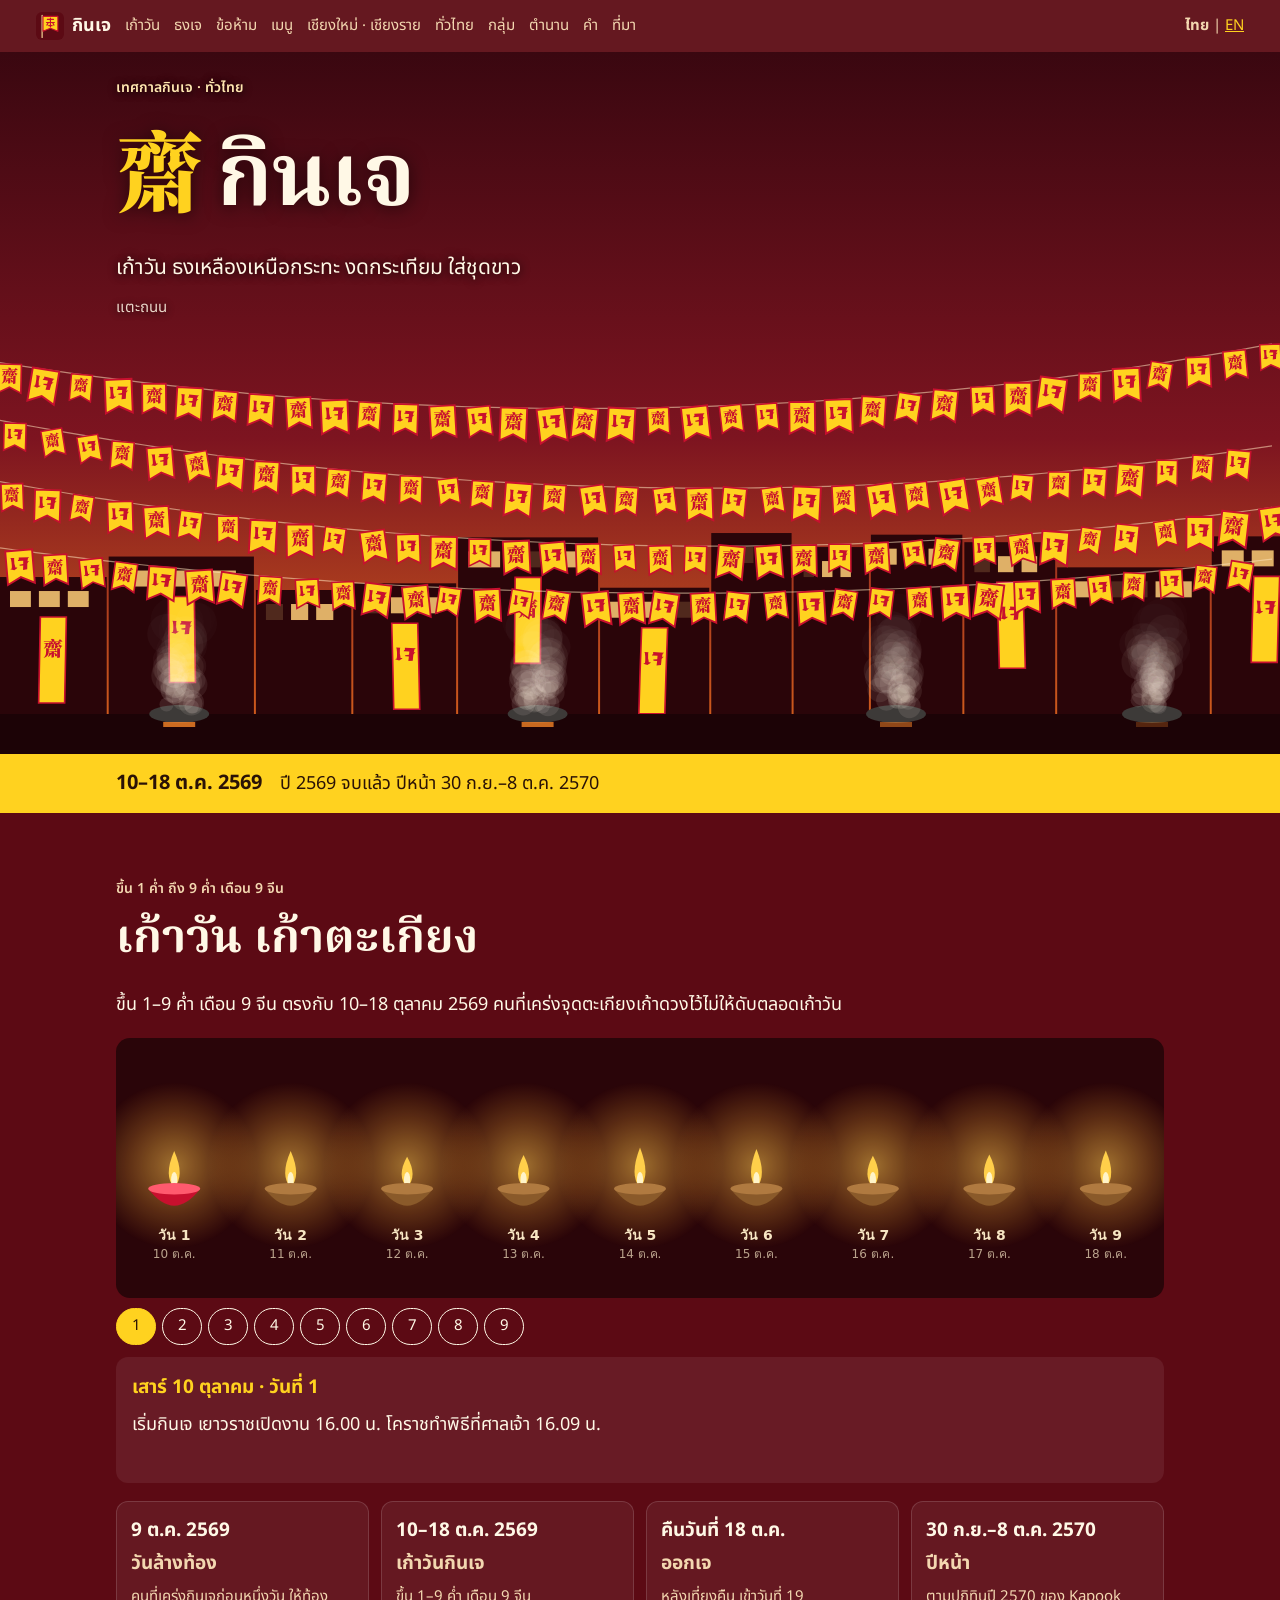
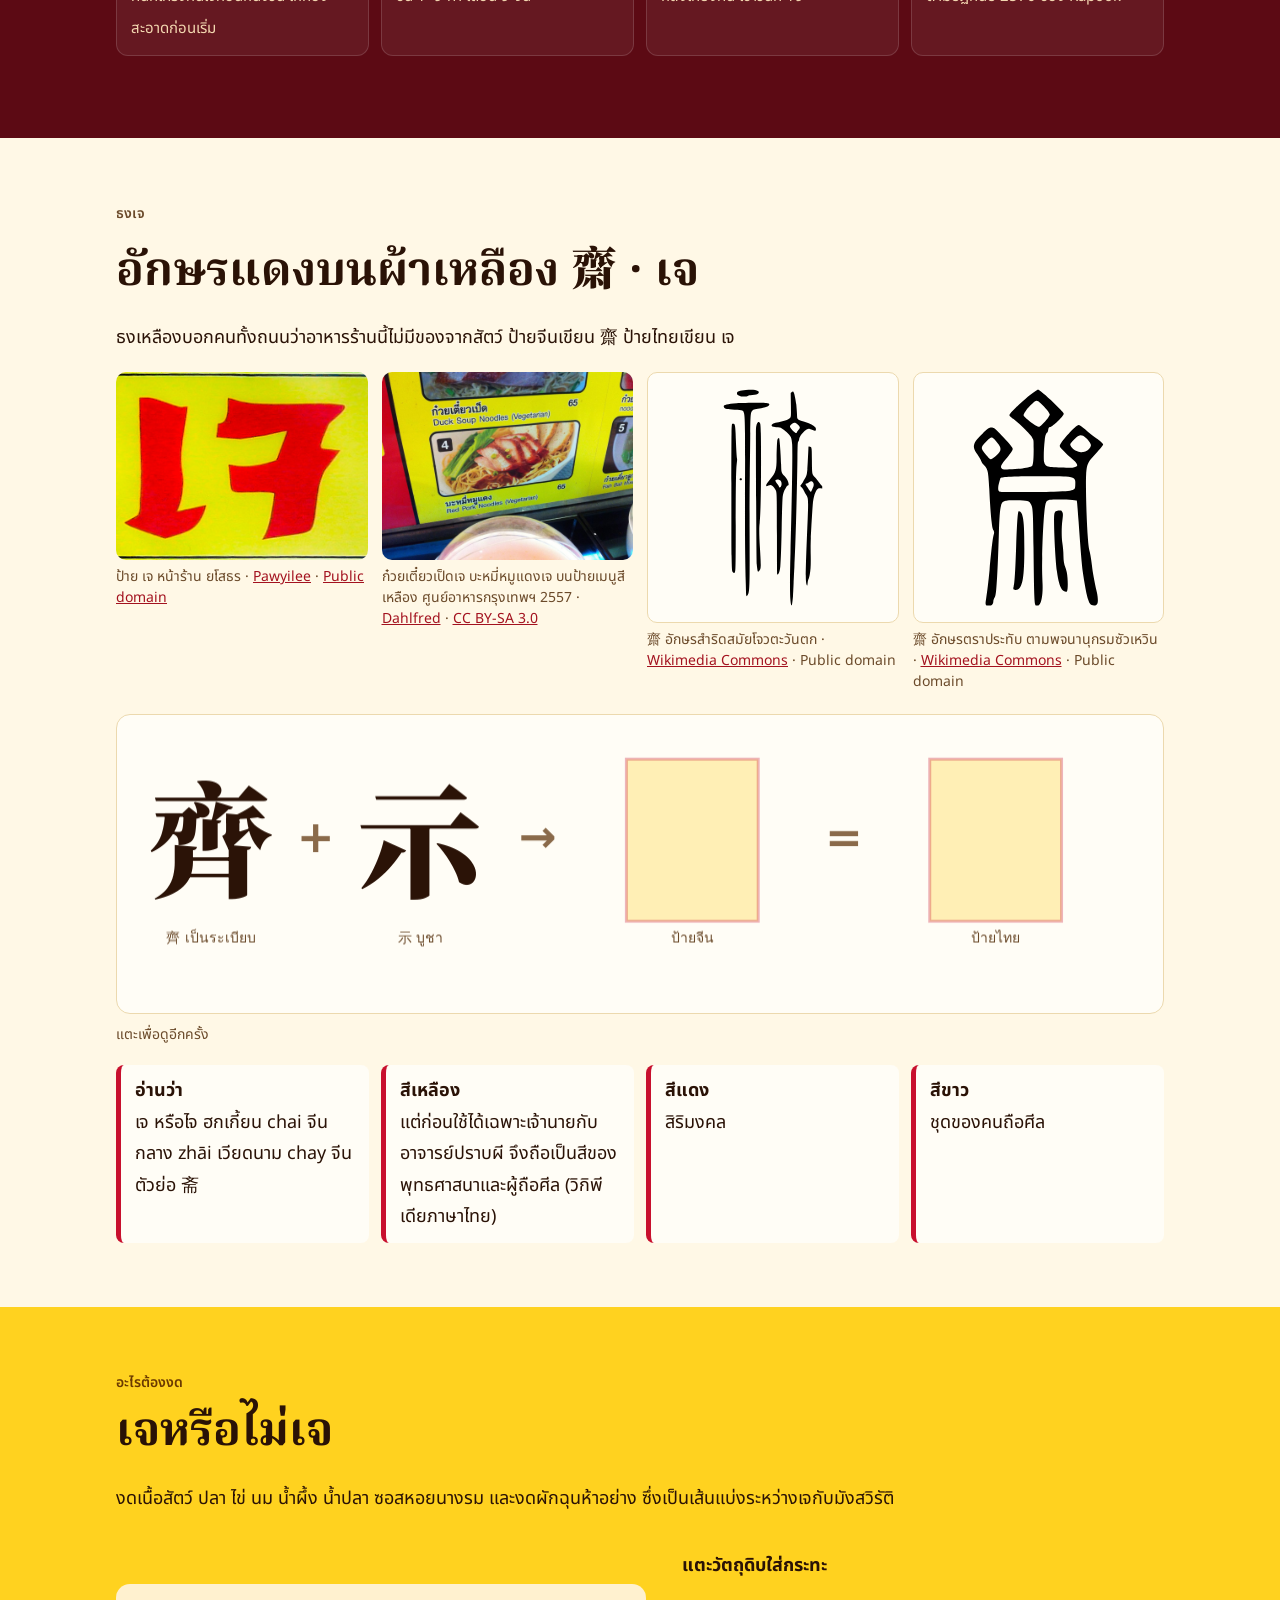
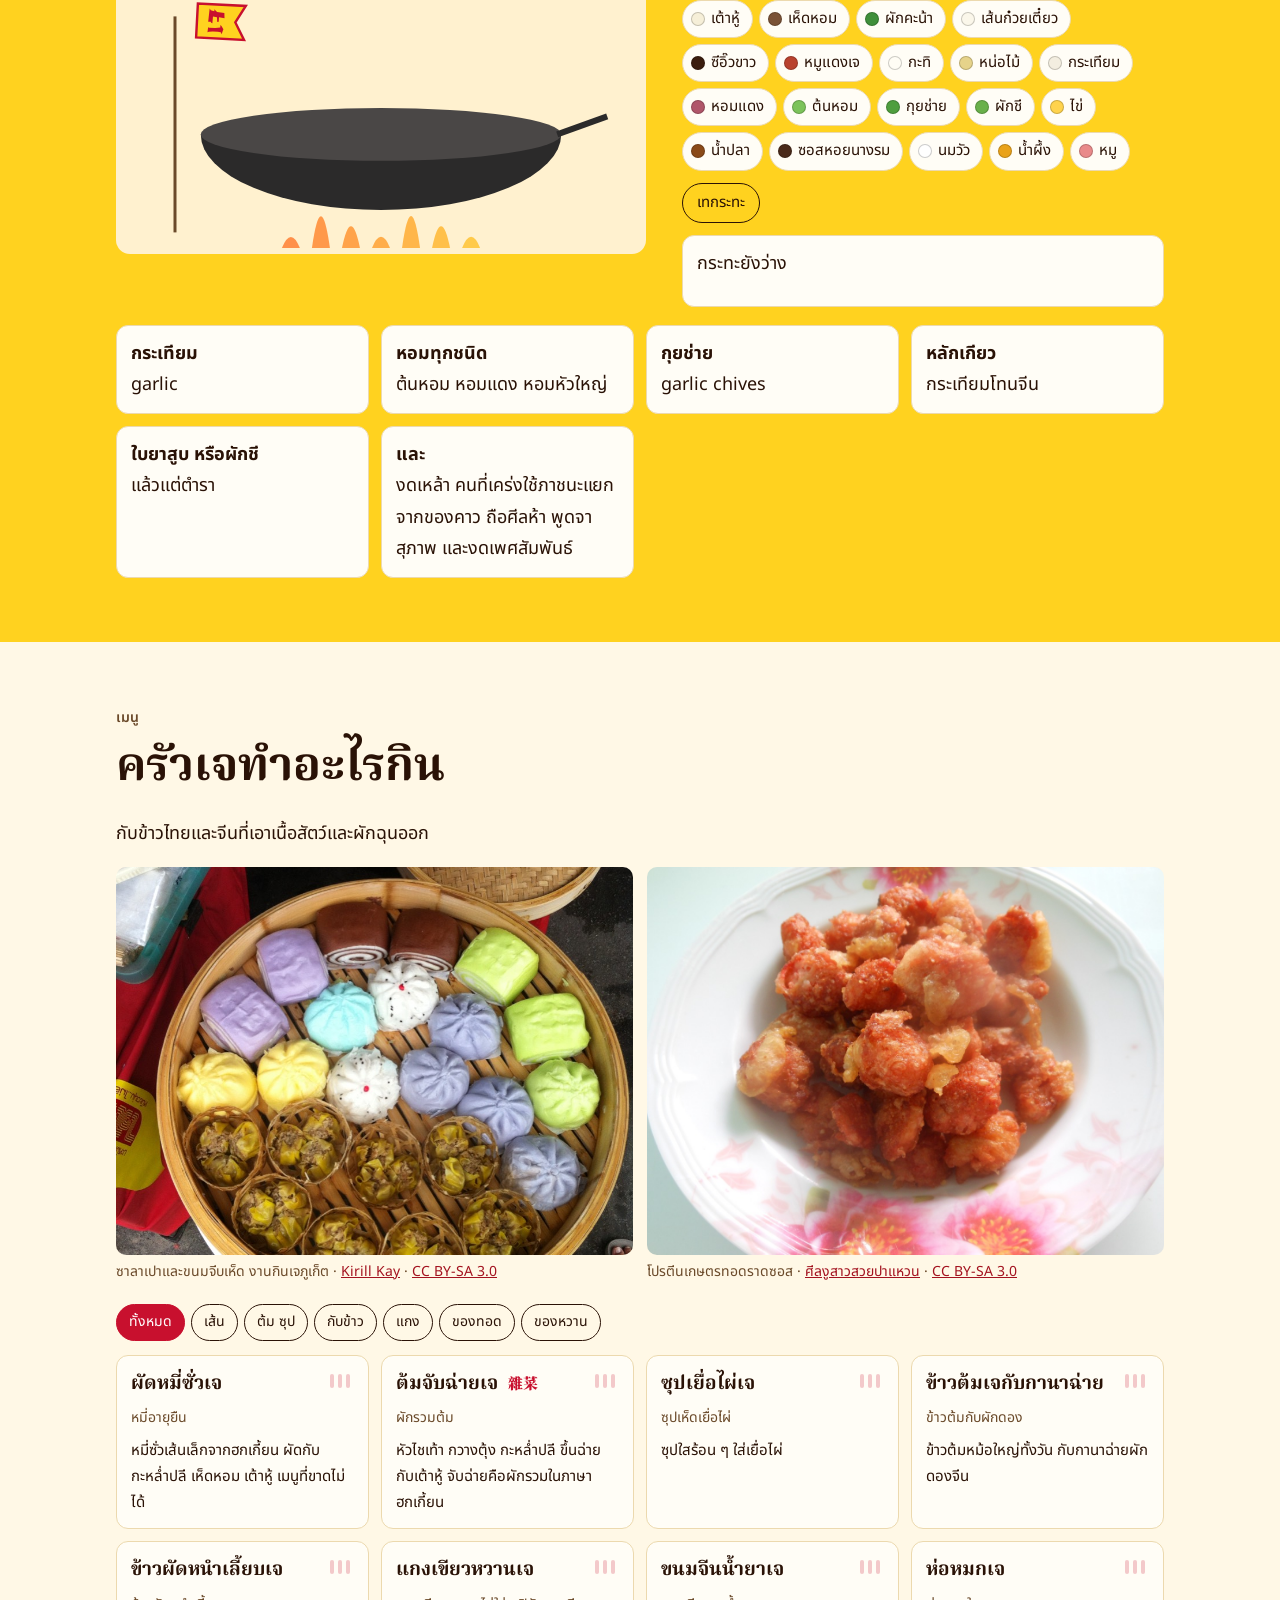
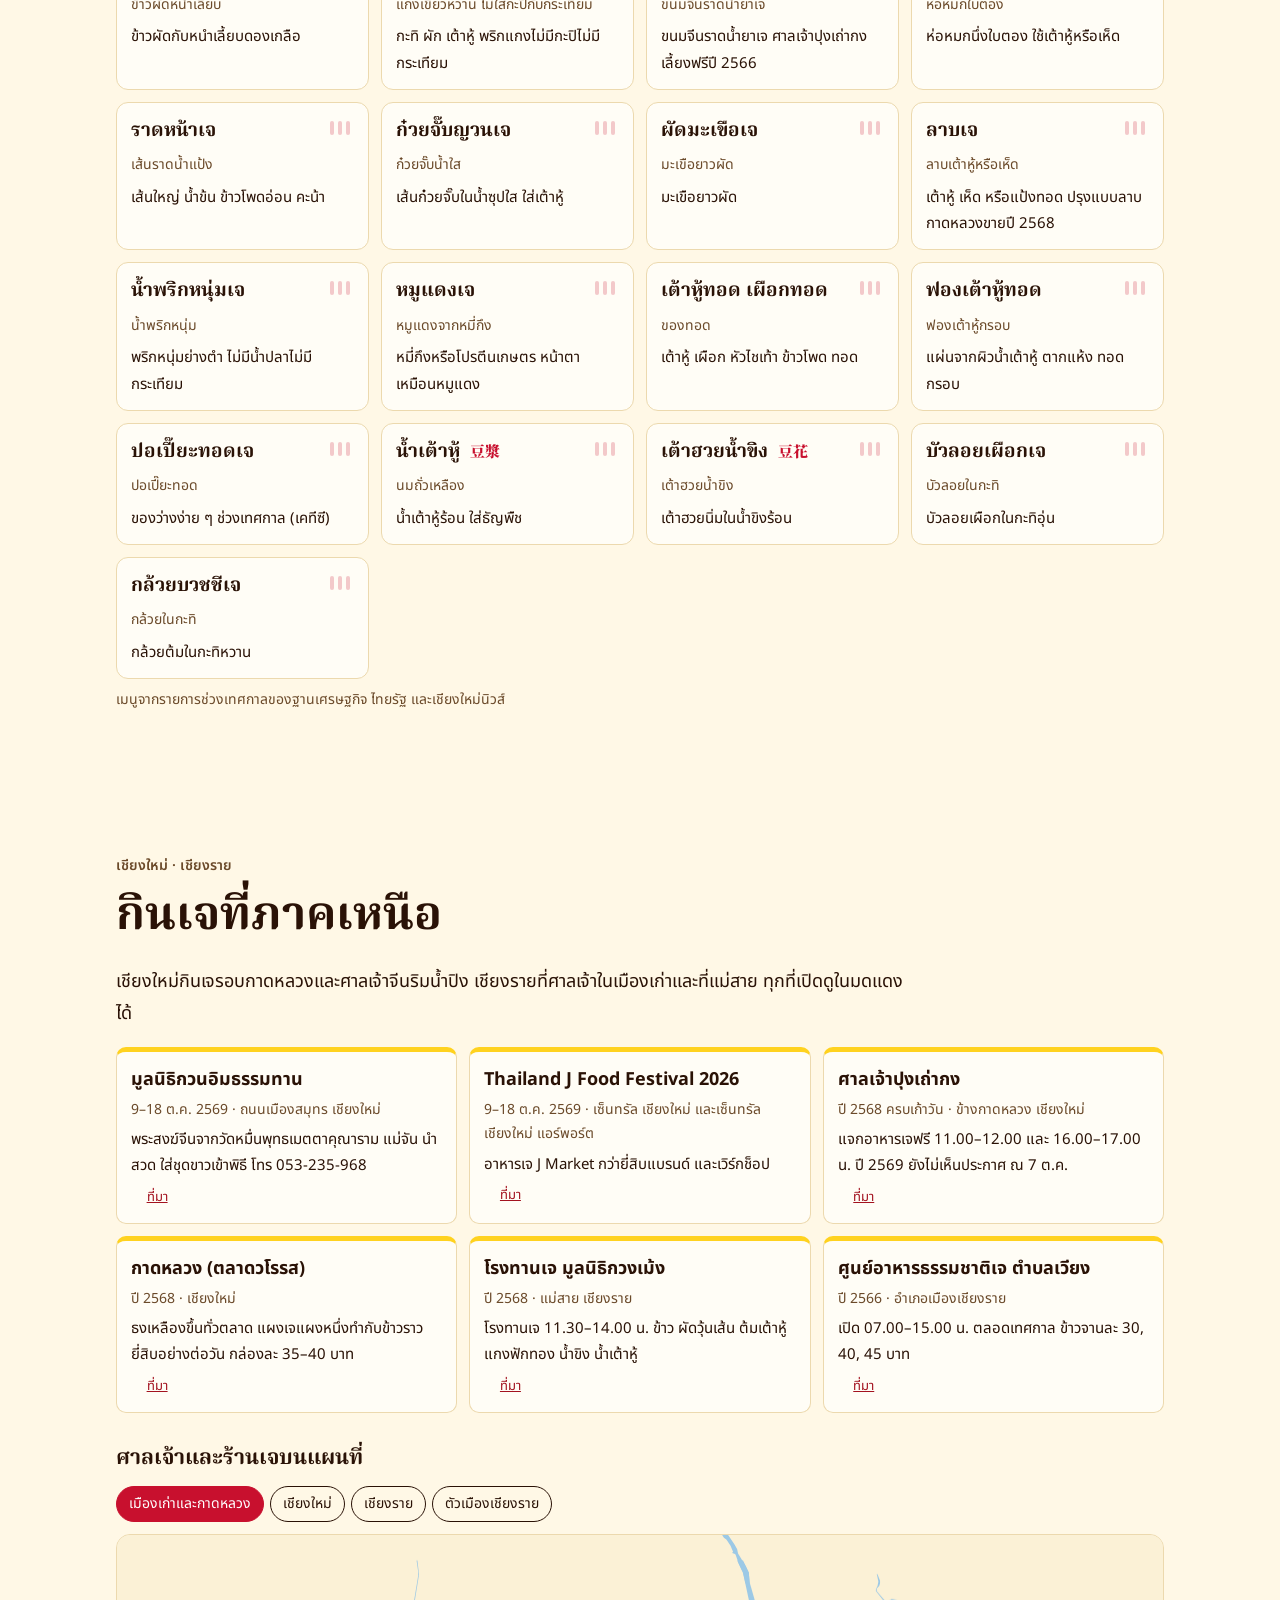
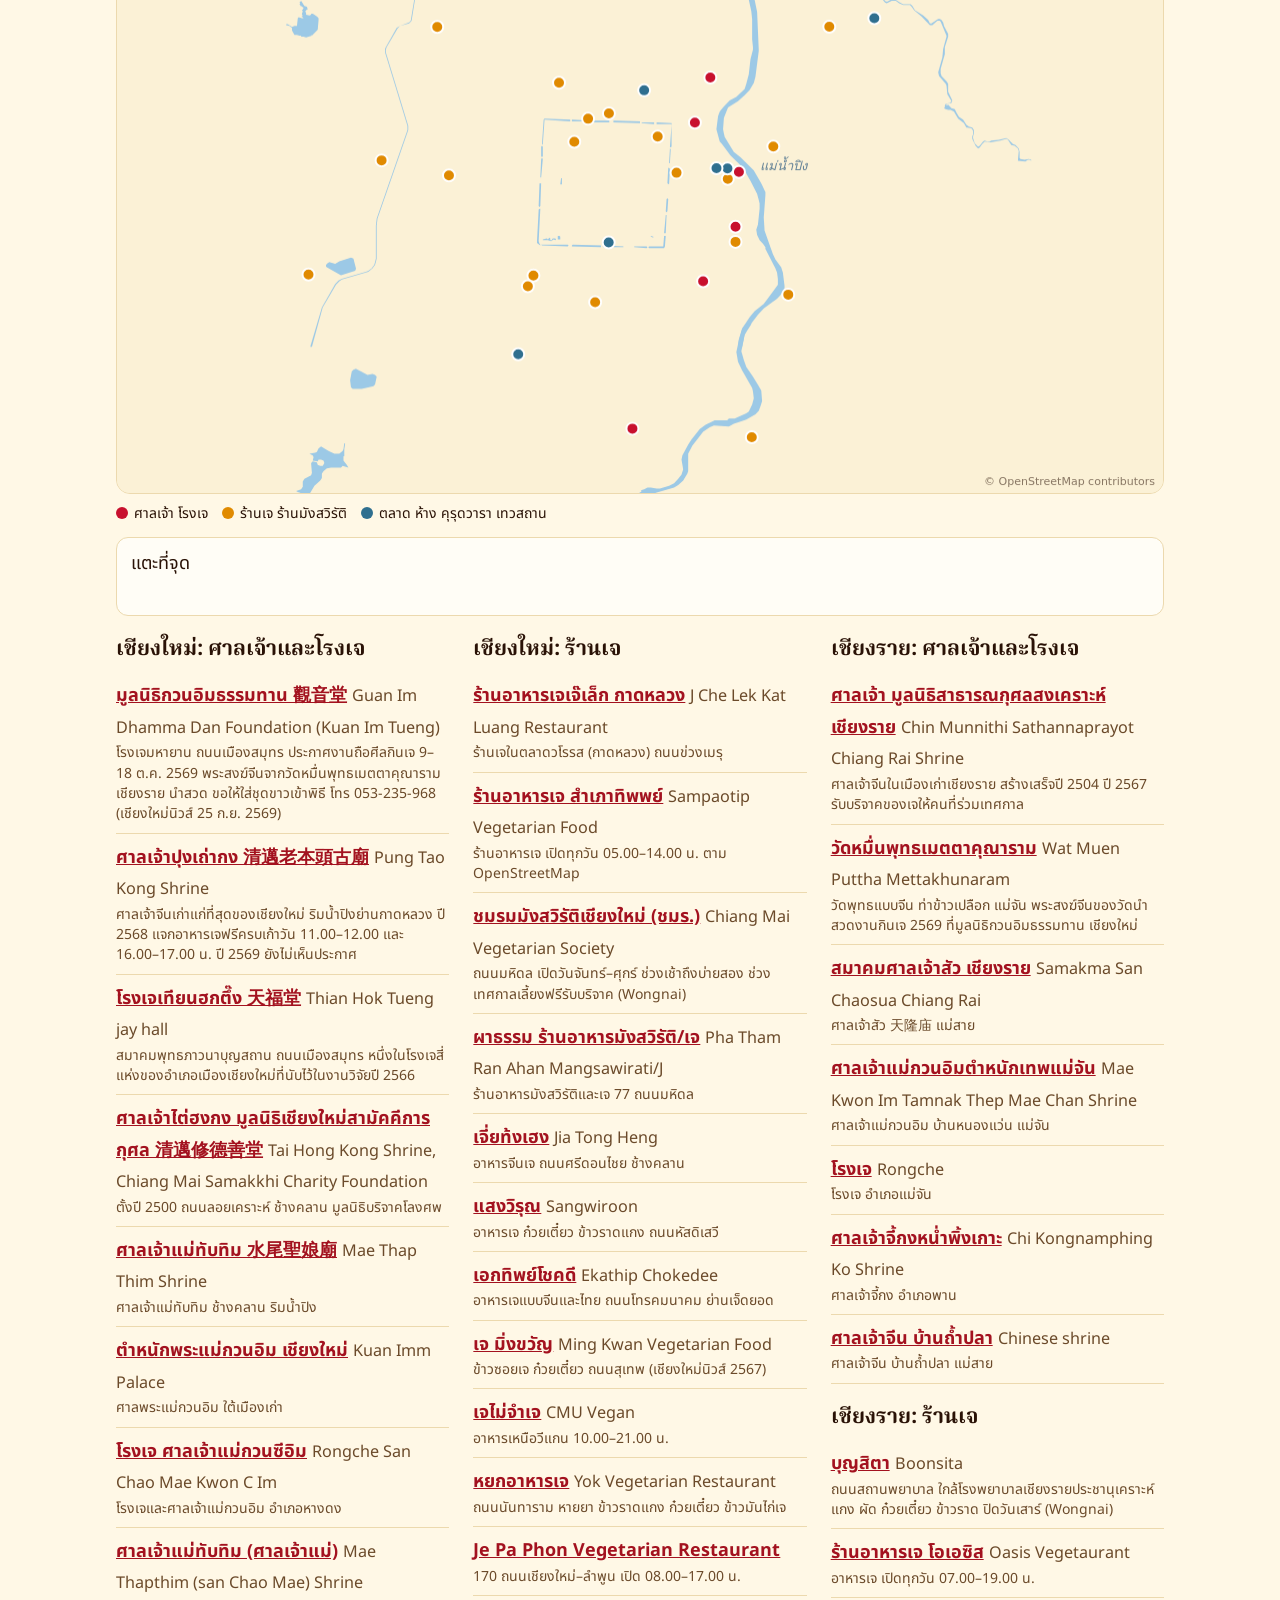
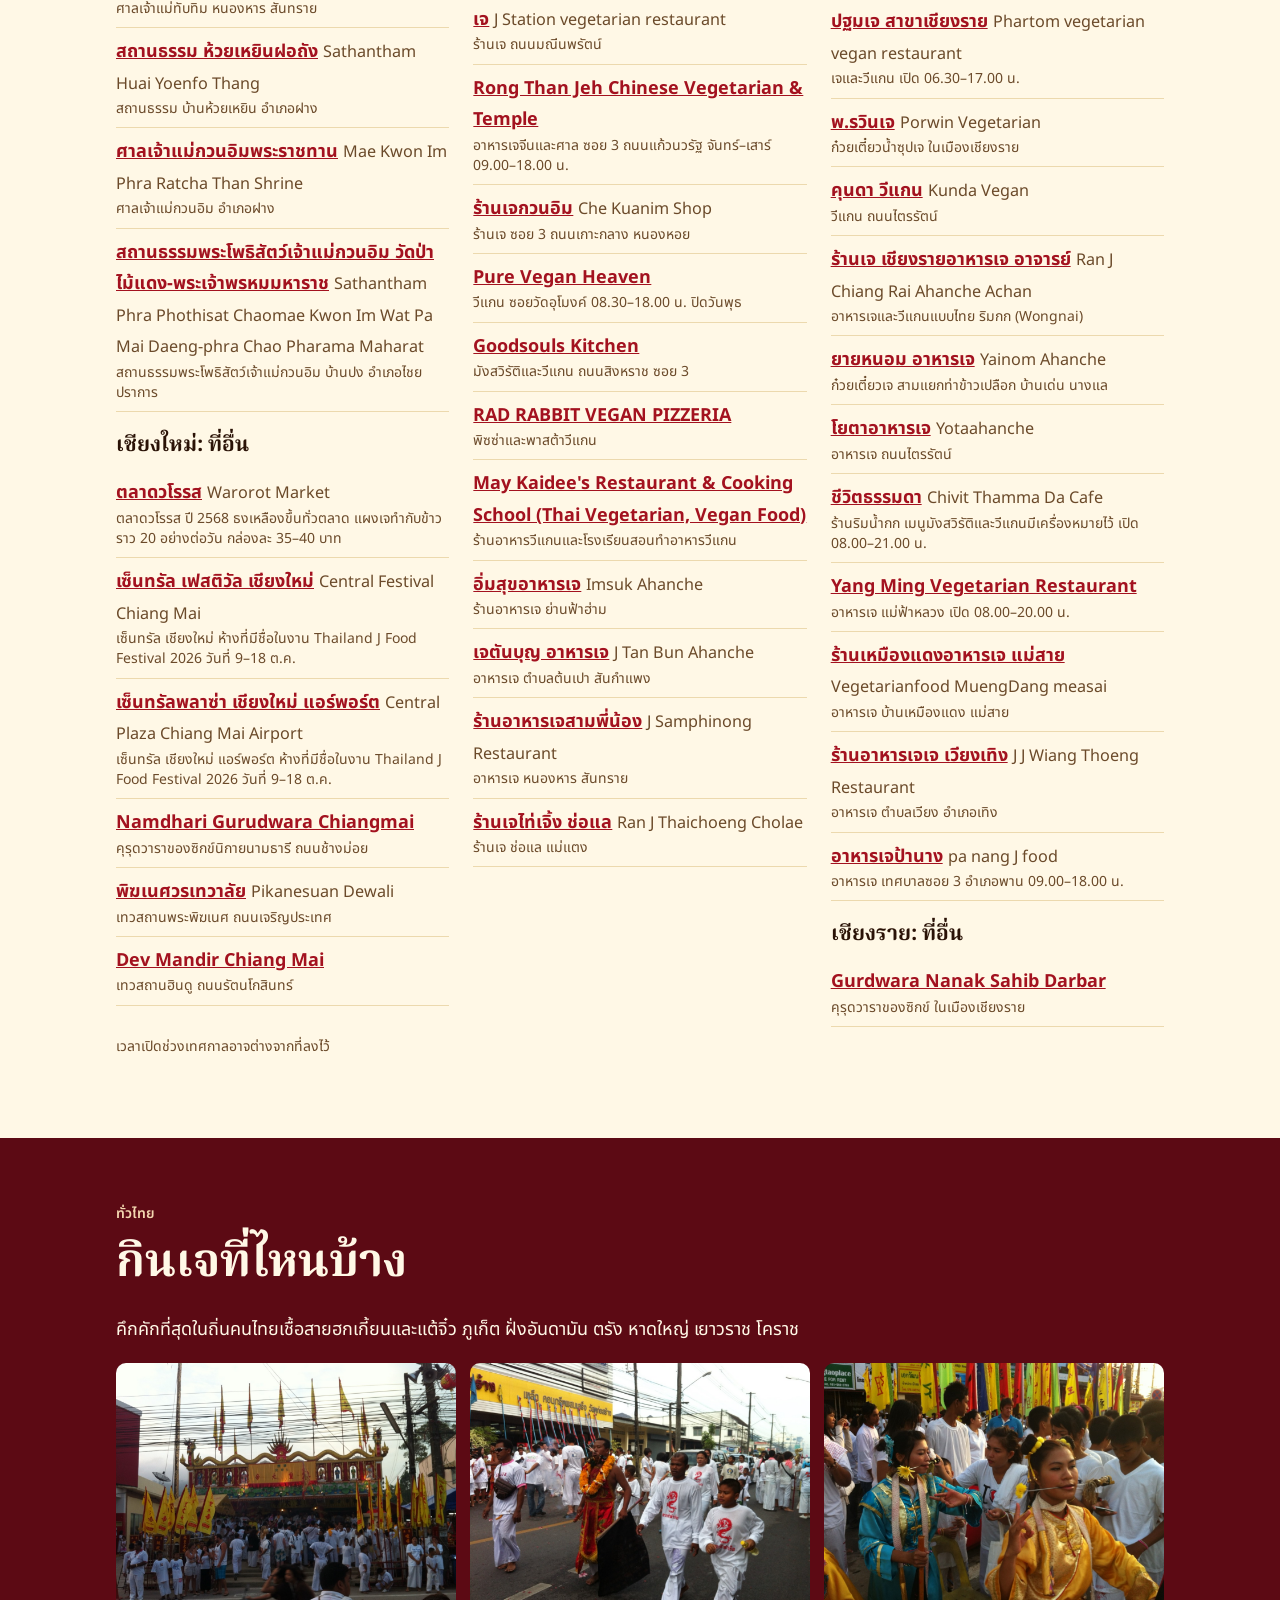
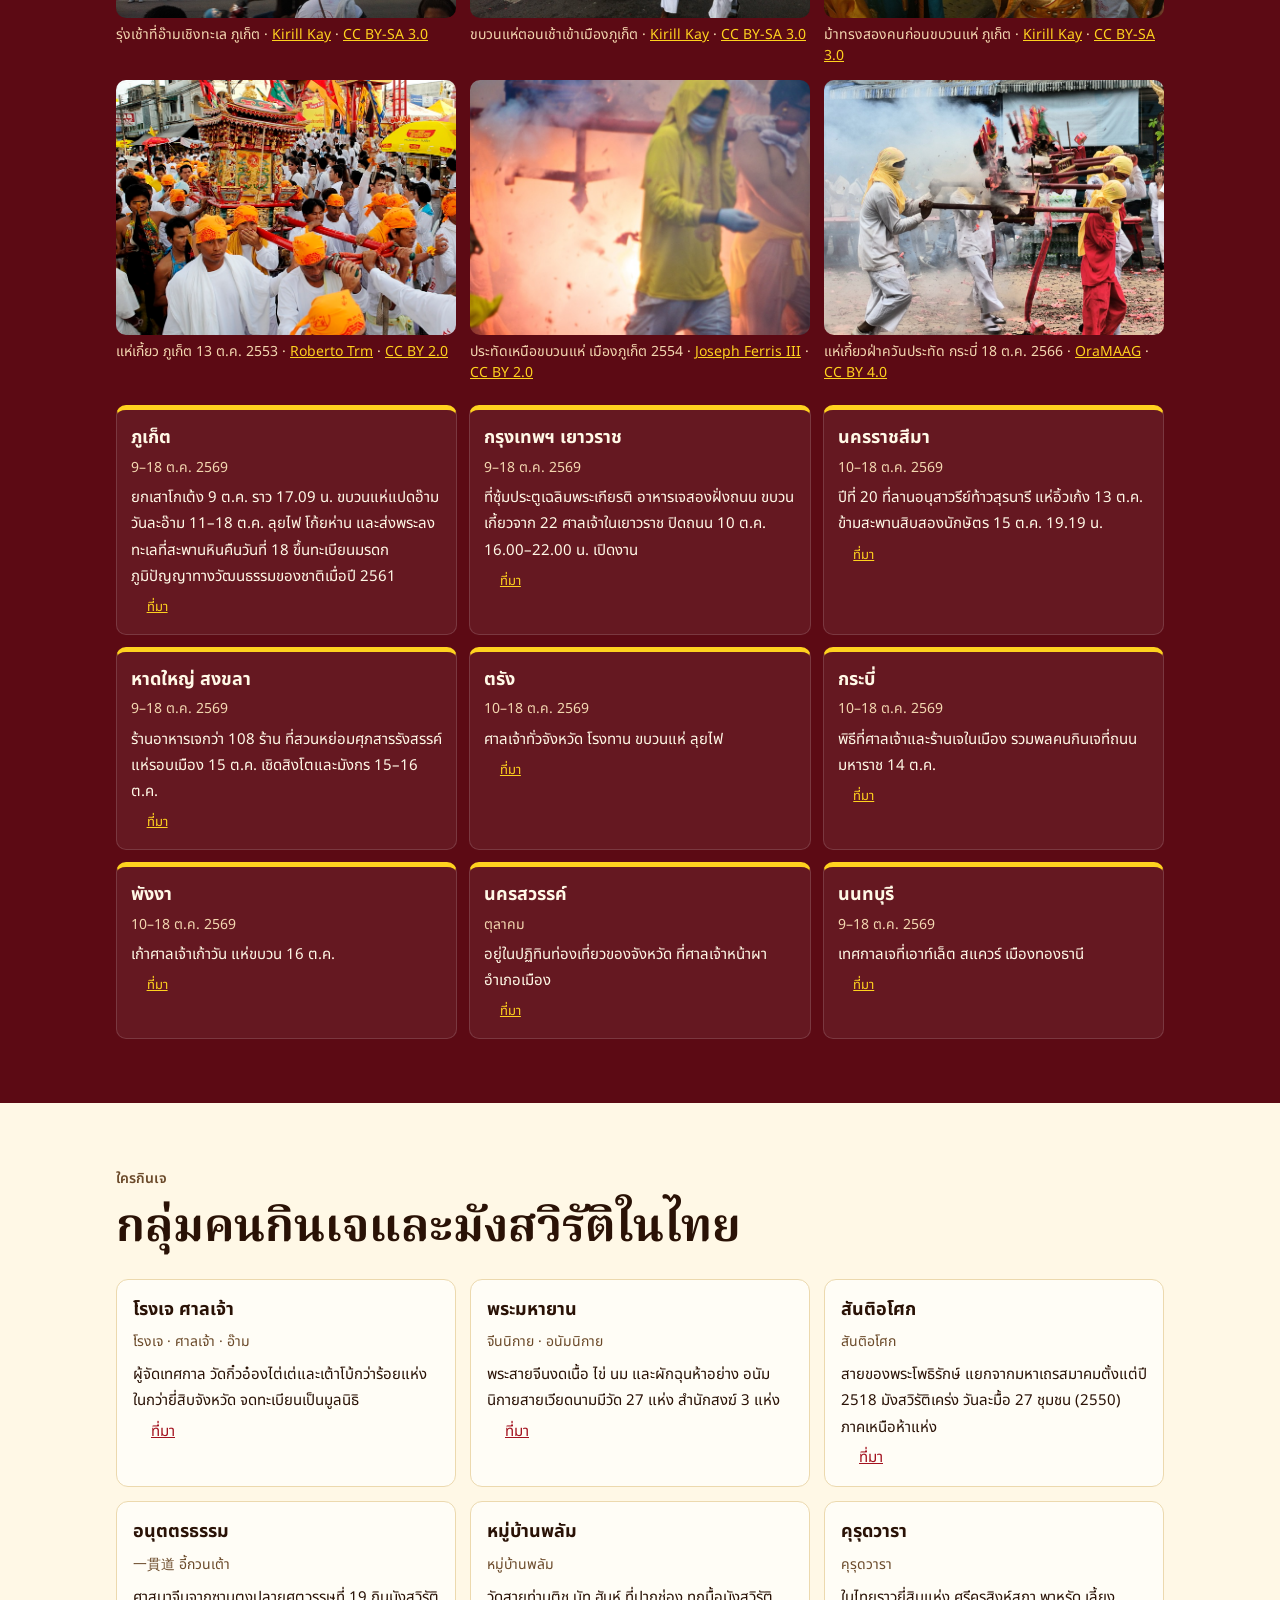
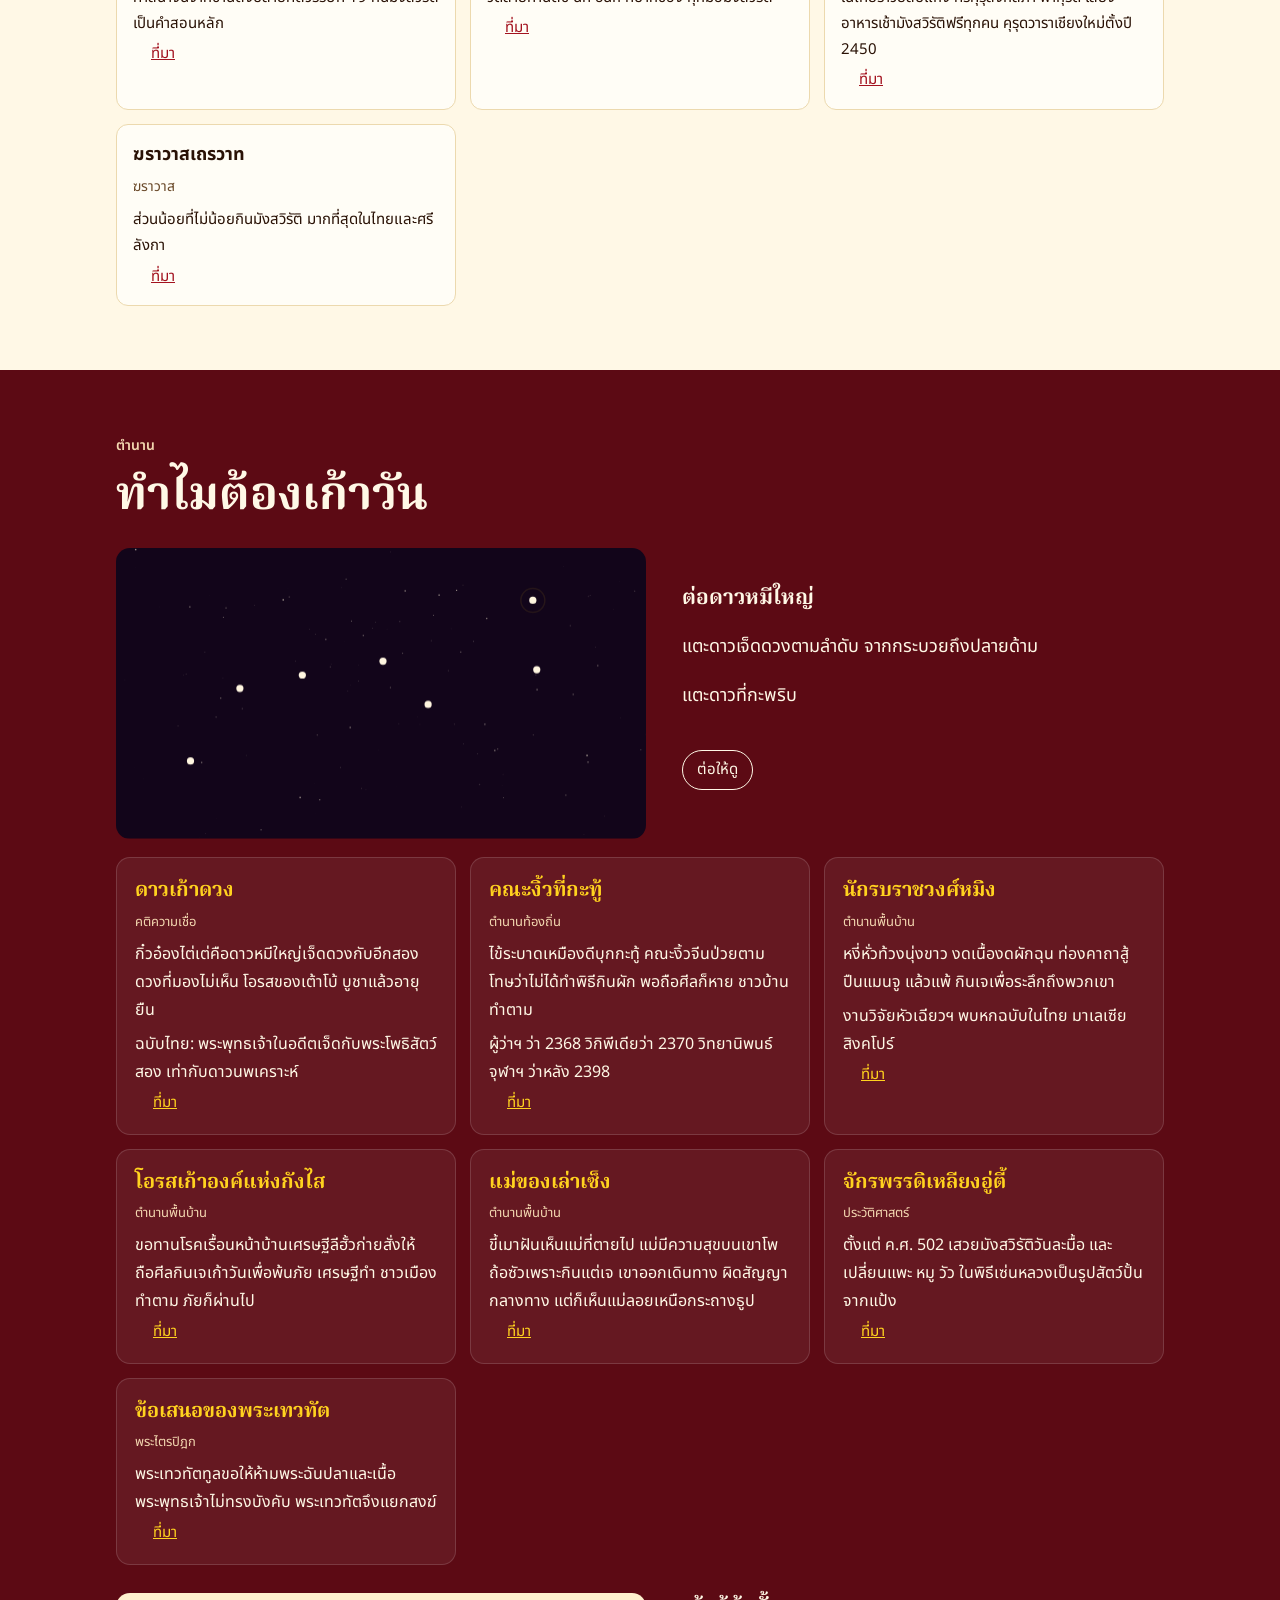
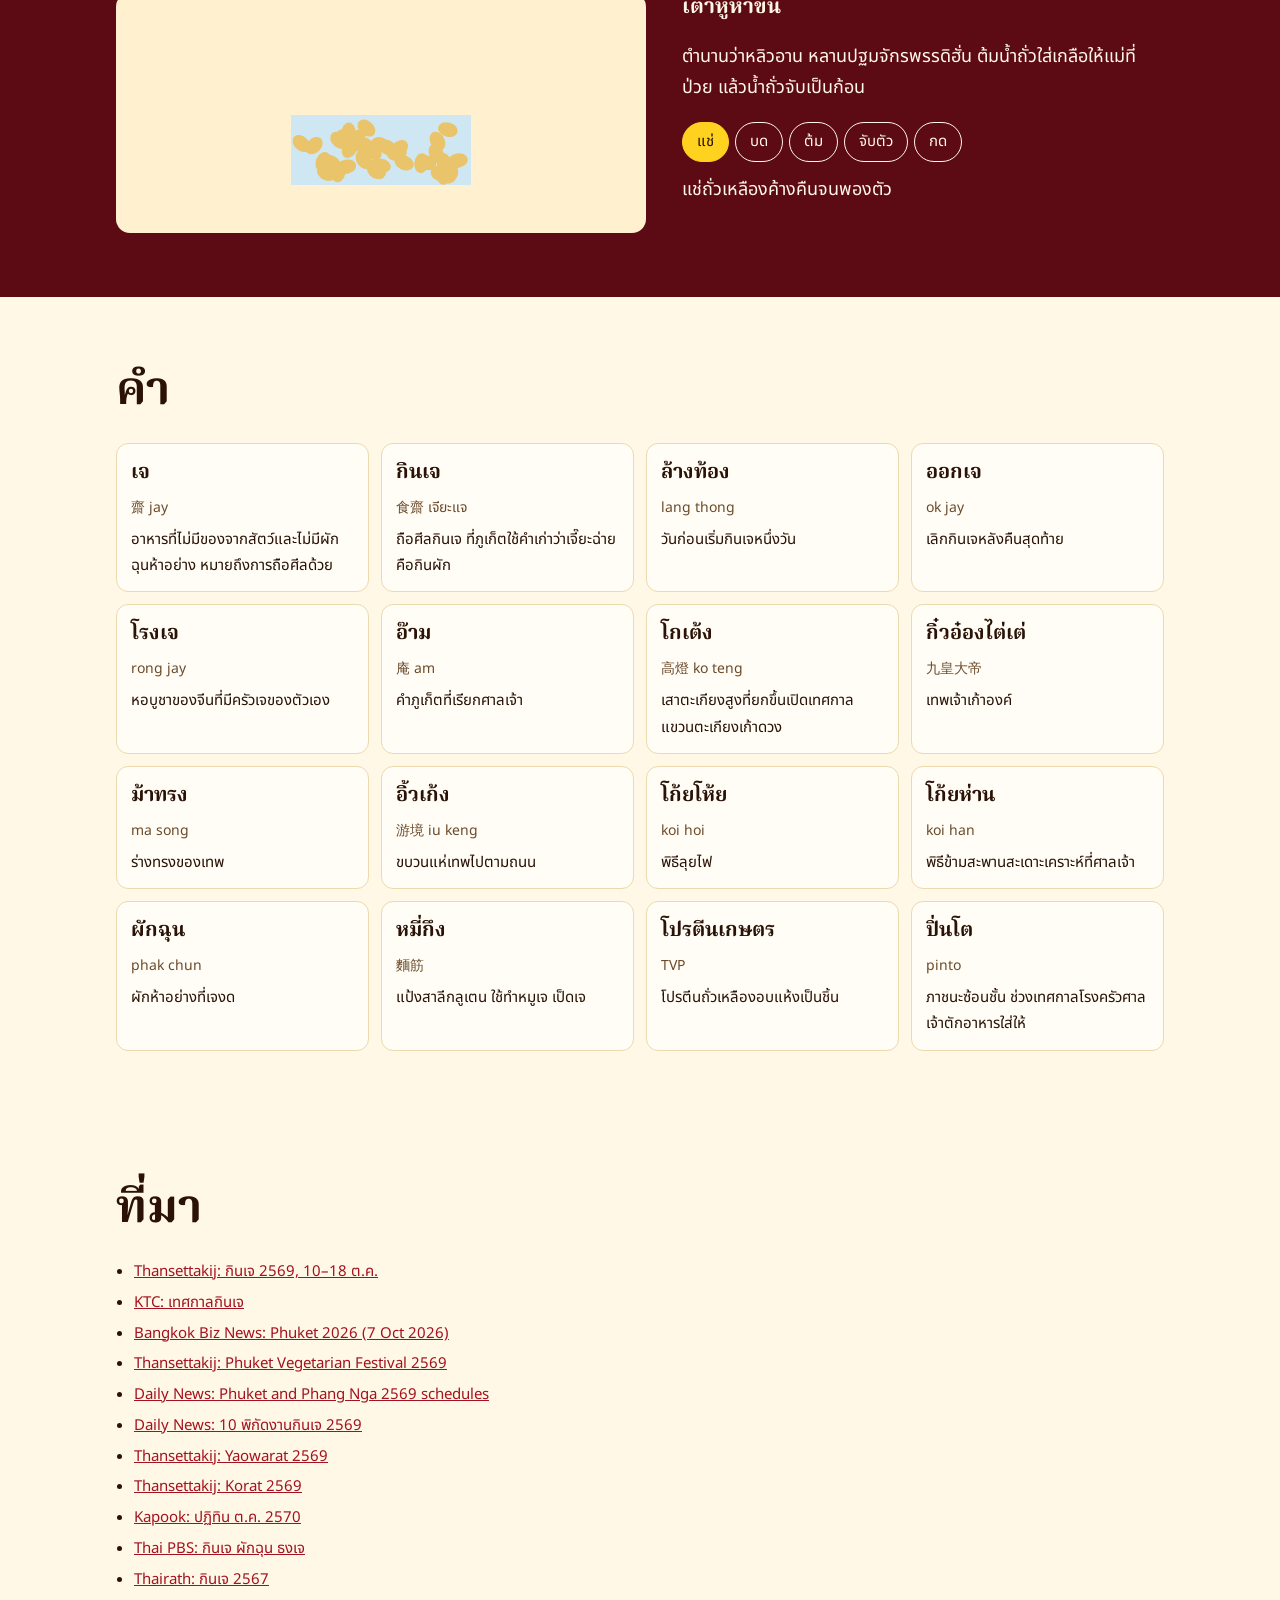
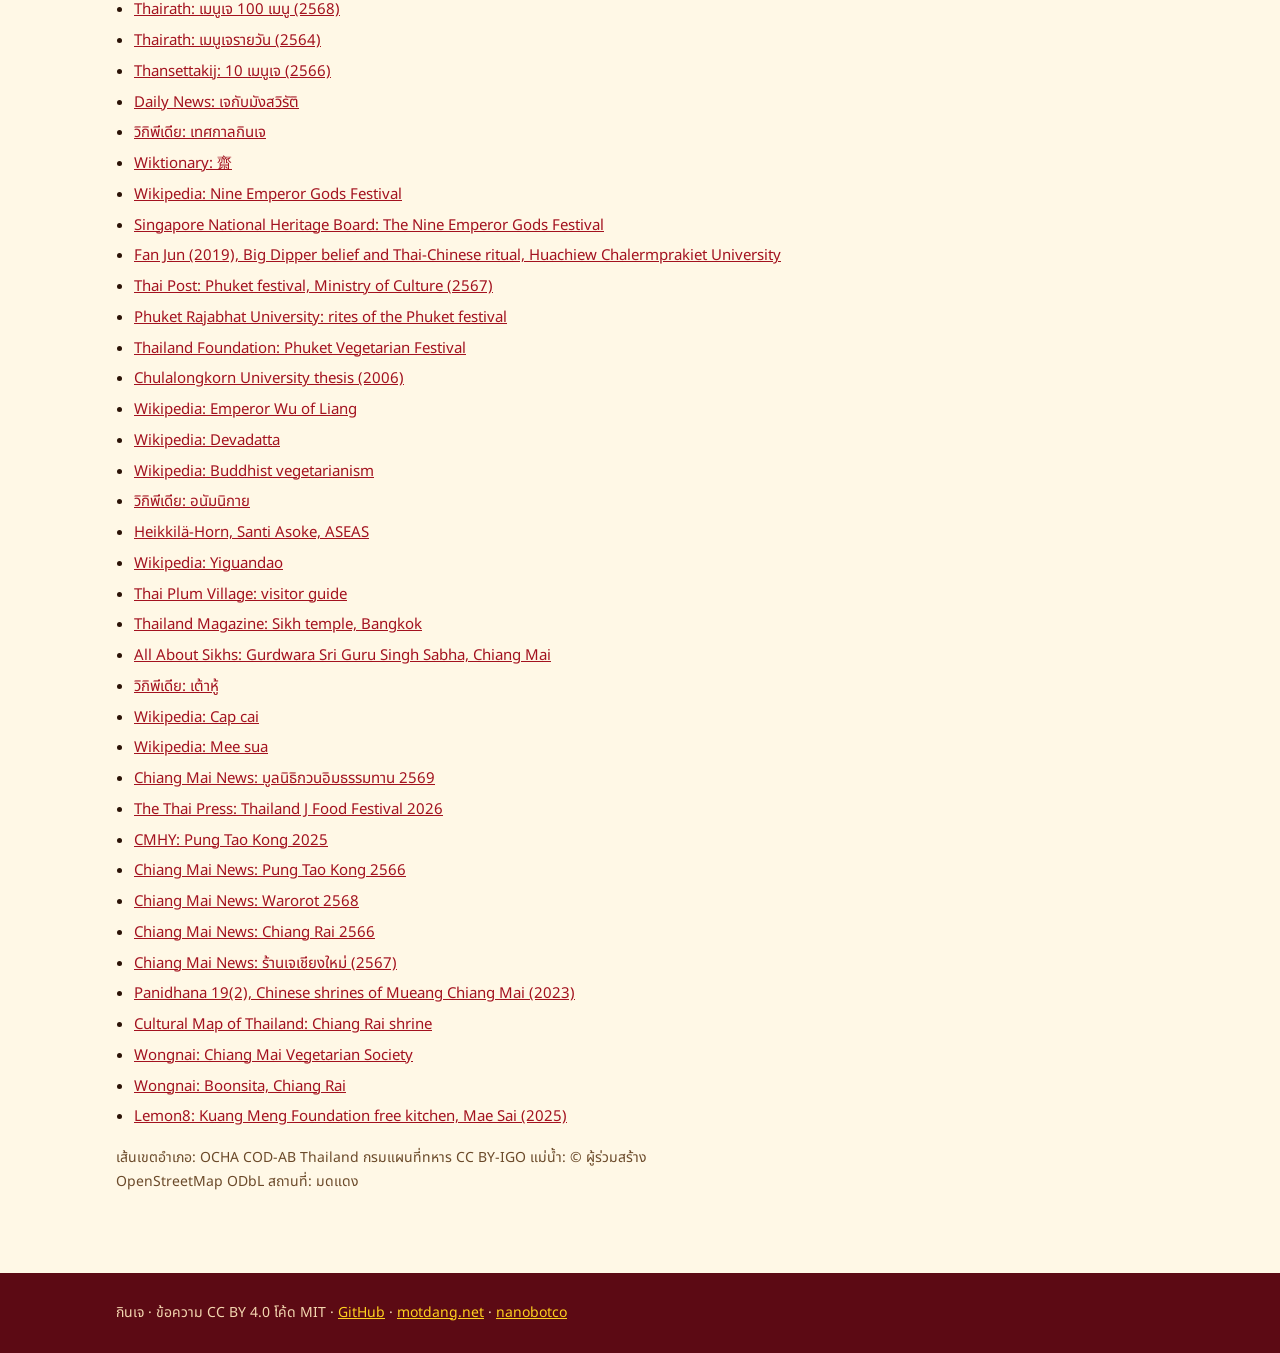
==== docs/th/index.html @ 06e85867 "Kin Jay: the Vegetarian Festival 2026, Thai and English Flags in 齋 and เจ, nine lamps, the jay-or-no" ====
<!doctype html><html lang="th" translate="no" class="notranslate"><head>
<meta charset="utf-8"><meta name="viewport" content="width=device-width,initial-scale=1">
<meta name="google" content="notranslate">
<script>if(/[.]translate[.]goog$/.test(location.hostname))location.replace("https://"+location.hostname.slice(0,-15).replace(/--/g,"~").replace(/-/g,".").replace(/~/g,"-")+location.pathname+location.search.replace(/([?&])_x_tr_[^&]*/g,"$1").replace(/[?]&+/,"?").replace(/[?&]+$/,"")+location.hash)</script>
<title>กินเจ · Kin Jay</title>
<meta name="description" content="เทศกาลกินเจ 10–18 ตุลาคม 2569 ธงเหลืองตัว 齋 อะไรกินได้ อะไรต้องงด เมนูเจ ศาลเจ้า โรงเจ และร้านเจในเชียงใหม่และเชียงราย กลุ่มคนกินเจและมังสวิรัติในไทย และตำนาน">
<meta name="theme-color" content="#5c0a14">
<link rel="canonical" href="https://motdang.net/sites/kin-jay/th/">
<link rel="alternate" hreflang="en" href="https://motdang.net/sites/kin-jay/"><link rel="alternate" hreflang="th" href="https://motdang.net/sites/kin-jay/th/"><link rel="alternate" hreflang="x-default" href="https://motdang.net/sites/kin-jay/">
<meta property="og:type" content="website"><meta property="og:site_name" content="Kin Jay · กินเจ">
<meta property="og:title" content="กินเจ"><meta property="og:description" content="เทศกาลกินเจ 10–18 ตุลาคม 2569 ธงเหลืองตัว 齋 อะไรกินได้ อะไรต้องงด เมนูเจ ศาลเจ้า โรงเจ และร้านเจในเชียงใหม่และเชียงราย กลุ่มคนกินเจและมังสวิรัติในไทย และตำนาน"><meta property="og:url" content="https://motdang.net/sites/kin-jay/th/">
<meta property="og:image" content="https://motdang.net/sites/kin-jay/card.jpg"><meta property="og:image:secure_url" content="https://motdang.net/sites/kin-jay/card.jpg"><meta property="og:image:type" content="image/jpeg">
<meta property="og:image:width" content="1200"><meta property="og:image:height" content="630">
<meta property="og:image:alt" content="ธงเจสีเหลืองตัวอักษร 齋 สีแดง ขึงข้ามถนนตอนพลบค่ำ ไอร้อนลอยจากกระทะ">
<meta property="og:locale" content="th_TH"><meta property="og:locale:alternate" content="en_US">
<meta name="twitter:card" content="summary_large_image"><meta name="twitter:image" content="https://motdang.net/sites/kin-jay/card.jpg">
<link rel="icon" href="../icon.svg" type="image/svg+xml">
<link rel="alternate" type="text/plain" href="https://motdang.net/sites/kin-jay/llms.txt" title="llms.txt">
<link rel="preconnect" href="https://fonts.googleapis.com"><link rel="preconnect" href="https://fonts.gstatic.com" crossorigin>
<link href="https://fonts.googleapis.com/css2?family=Fraunces:opsz,wght@9..144,600;9..144,700&family=Noto+Sans+Thai:wght@400;600;700&family=Noto+Serif+Thai:wght@600;700&display=swap" rel="stylesheet"><link href="https://fonts.googleapis.com/css2?family=Noto+Serif+TC:wght@900&display=swap&text=一九境大帝庵斋游漿燈皇示筋花菜豆貫道雜食高麵齊齋" rel="stylesheet">
<script>if(/[?&]card/.test(location.search))document.documentElement.classList.add("card")</script>
<style>:root{--deep:#5c0a14;--deep2:#7d1420;--ink:#fff8e6;--dim:#f3d7b0;--yel:#ffd21f;--red:#c8102e;--paper:#fff8e6;--card:#fffdf6;--text:#2a1206;--mute:#6b4a2a;--rule:#ecd9ae;--leaf:#2f6f3a}
*{box-sizing:border-box}
html{scroll-behavior:smooth;-webkit-text-size-adjust:100%}
body{margin:0;background:var(--paper);color:var(--text);font:17px/1.6 "Noto Sans Thai",system-ui,-apple-system,"Segoe UI",sans-serif}
html[lang=th] body{font-size:18px;line-height:1.75}
a{color:#a3121f}
.zh{font-family:"Noto Serif TC","Noto Serif SC","PingFang TC","Songti TC",serif;font-weight:900}
h1,h2,h3{font-family:Fraunces,"Noto Serif Thai",Georgia,serif;font-weight:700;line-height:1.15;margin:0 0 .4em}
html[lang=th] h1,html[lang=th] h2,html[lang=th] h3{font-family:"Noto Serif Thai",Fraunces,serif;line-height:1.35}
h2{font-size:clamp(28px,4.6vw,46px)}
h3{font-size:21px}
.in{max-width:1080px;margin:0 auto;padding:0 16px}
.kick{font-size:14px;letter-spacing:.06em;text-transform:uppercase;color:var(--mute);margin:0 0 .5em;font-weight:600}
html[lang=th] .kick{text-transform:none;letter-spacing:0}
.sec{padding:64px 0}
.sec p{max-width:44em}
.dark{background:var(--deep);color:var(--ink)}
.dark a{color:var(--yel)}
.dark .kick{color:var(--dim)}
.gold{background:var(--yel);color:var(--text)}
.gold .kick{color:#6b3a00}
canvas{display:block;width:100%;touch-action:pan-y}
.cv{border-radius:14px}
.note{font-size:14px;color:var(--mute);margin-top:.6em}
.dark .note{color:var(--dim)}
/* top bar */
header.top{position:sticky;top:0;z-index:20;background:rgba(92,10,20,.94);backdrop-filter:blur(8px);-webkit-backdrop-filter:blur(8px);color:var(--ink);transition:transform .25s}
header.top .in{display:flex;align-items:center;gap:14px;min-height:52px;max-width:1240px}
.brand{display:flex;align-items:center;gap:8px;color:var(--ink);text-decoration:none;font-weight:700;white-space:nowrap}
header.top nav{display:flex;gap:14px;overflow-x:auto;scrollbar-width:none;flex:1;font-size:15px}
header.top nav::-webkit-scrollbar{display:none}
header.top nav a{color:var(--dim);text-decoration:none;white-space:nowrap;padding:6px 0}
header.top nav a:hover{color:var(--yel)}
.lang{white-space:nowrap;font-size:15px;color:var(--dim)}
.lang a{color:var(--yel)}
body.nav-away header.top{transform:translateY(-100%)}
@media (max-width:720px){.brand span{display:none}}
/* hero */
.hero{position:relative;background:#3a0710;color:var(--ink);overflow:hidden}
.hero canvas{height:min(78vh,720px);min-height:460px;cursor:pointer}
.hero-t{position:absolute;left:0;right:0;top:0;padding:24px 16px 0;max-width:1080px;margin:0 auto;pointer-events:none}
.hero-t h1{font-size:clamp(40px,7.6vw,88px);margin:0;text-shadow:0 2px 18px rgba(0,0,0,.6)}
.hero-t h1 .zh{color:var(--yel);margin-right:.15em}
.hero-t .kick{color:#ffe7b0;text-shadow:0 1px 8px #000}
.hero-t .lede{font-size:clamp(17px,2.2vw,21px);max-width:30em;text-shadow:0 1px 10px #000;margin:.4em 0 0}
.hero-t .hint{font-size:15px;opacity:.85;margin-top:.6em;text-shadow:0 1px 8px #000}
.nowbar{background:var(--yel);color:var(--text)}
.nowbar .in{display:flex;flex-wrap:wrap;gap:6px 18px;align-items:baseline;padding-top:12px;padding-bottom:12px}
.nowbar b{font-size:20px}
.cardline{display:none;font-size:24px;color:#ffe7b0;margin-top:16px;text-shadow:0 1px 8px #000}
.cardline span{font-size:19px;color:var(--yel)}
html.card header.top,html.card .nowbar,html.card main>section:not(.hero),html.card footer{display:none}
html.card .hero canvas{height:100vh;min-height:0}
html.card .hero-t{padding-top:44px;padding-left:56px;max-width:none}
html.card .hero-t h1{font-size:104px}
html.card .cardline{display:block}
html.card .lede,html.card .hint{display:none}
/* pills */
.pill{font:inherit;font-size:15px;border:1.5px solid currentColor;background:transparent;color:inherit;border-radius:999px;padding:6px 14px;cursor:pointer;min-height:36px}
.pill[aria-pressed=true]{background:var(--red);color:#fff;border-color:var(--red)}
.dark .pill[aria-pressed=true]{background:var(--yel);color:var(--text);border-color:var(--yel)}
.seg,.btns{display:flex;flex-wrap:wrap;gap:6px;margin:12px 0}
.seg .pill{font-size:14px;padding:5px 12px;min-height:34px}
.two{display:grid;grid-template-columns:1.1fr 1fr;gap:36px;align-items:center}
@media (max-width:860px){.two{grid-template-columns:1fr}}
/* lamps */
#lampcv{background:#2a0509;border-radius:14px;cursor:pointer}
.lampbox{background:rgba(255,255,255,.07);border-radius:12px;padding:14px 16px;margin-top:12px;min-height:7em}
.lampbox b{display:block;font-size:19px;color:var(--yel)}
.lampbox p{margin:.3em 0 0}
#lampbtns{margin-top:10px}
#lampbtns .pill{min-width:40px;padding:4px 10px}
/* dates */
.dates{display:grid;grid-template-columns:repeat(auto-fit,minmax(220px,1fr));gap:12px;margin:18px 0}
.dates div{background:var(--card);border:1px solid var(--rule);border-radius:12px;padding:12px 14px}
.dark .dates div{background:rgba(255,255,255,.06);border-color:rgba(255,255,255,.14)}
.dates b{display:block;font-size:19px}
.dates span{font-size:15px;color:var(--mute)}
.dark .dates span{color:var(--dim)}
/* the character */
#glyphcv{background:var(--card);border:1px solid var(--rule);border-radius:14px;cursor:pointer}
.flagfacts{display:grid;grid-template-columns:repeat(auto-fit,minmax(230px,1fr));gap:12px;margin-top:18px}
.flagfacts div{background:var(--card);border-left:5px solid var(--red);border-radius:8px;padding:10px 14px}
.flagfacts b{display:block}
/* the wok */
#wokcv{background:#fff1cf;border-radius:14px}
#chips{display:flex;flex-wrap:wrap;gap:6px;margin:12px 0}
.chip{font:inherit;font-size:15px;border:1.5px solid var(--rule);background:var(--card);color:var(--text);border-radius:999px;padding:5px 12px 5px 8px;cursor:pointer;min-height:36px;display:inline-flex;align-items:center;gap:6px}
.chip i{display:inline-block;width:14px;height:14px;border-radius:50%;border:1px solid rgba(0,0,0,.2)}
.chip[aria-pressed=true]{border-color:var(--text);background:#fff;font-weight:700}
.wokout{border-radius:12px;padding:12px 14px;background:var(--card);border:1px solid var(--rule);min-height:4em}
.wokout.ok{background:#fff3b0;border-color:var(--yel)}
.wokout.no{background:#ffe3e0;border-color:#f0a8a0}
.wokout ul{margin:.4em 0 0;padding-left:1.2em}
.rules{display:grid;grid-template-columns:repeat(auto-fit,minmax(240px,1fr));gap:12px;margin-top:18px}
.rules div{background:var(--card);border:1px solid var(--rule);border-radius:12px;padding:12px 14px}
.rules b{display:block}
/* menu */
.dishes{display:grid;grid-template-columns:repeat(auto-fill,minmax(250px,1fr));gap:12px;margin-top:14px}
.dish{background:var(--card);border:1px solid var(--rule);border-radius:12px;padding:12px 14px 12px 14px;position:relative;overflow:hidden}
.dish b{display:block;font-size:19px;font-family:"Noto Serif Thai",Fraunces,serif}
.dish i{font-style:normal;color:var(--mute);font-size:14px}
.dish p{margin:.35em 0 0;font-size:15px}
.dish .zh{font-size:15px;color:var(--red);margin-left:.3em}
.dish::after{content:"";position:absolute;right:10px;top:10px;width:14px;height:20px;border-left:2px solid var(--red);border-bottom:2px solid var(--red);transform:skewY(-8deg);opacity:.0}
.steam{position:absolute;right:16px;top:6px;width:22px;height:26px;pointer-events:none}
.steam span{position:absolute;bottom:0;width:4px;height:14px;border-radius:4px;background:rgba(200,16,46,.22);animation:rise 2.6s infinite ease-in}
.steam span:nth-child(2){left:8px;animation-delay:.8s}.steam span:nth-child(3){left:16px;animation-delay:1.6s}
@keyframes rise{0%{transform:translateY(6px) scaleY(.6);opacity:0}30%{opacity:1}100%{transform:translateY(-16px) scaleY(1.2);opacity:0}}
/* map + lists */
#mapcv{background:#fbf1d6;border-radius:14px;cursor:pointer;border:1px solid var(--rule)}
.mapinfo{background:var(--card);border:1px solid var(--rule);border-radius:12px;padding:10px 14px;margin-top:10px;min-height:4.4em}
.legend{display:flex;flex-wrap:wrap;gap:14px;font-size:14px;margin:8px 0}
.legend i{display:inline-block;width:12px;height:12px;border-radius:50%;margin-right:6px;vertical-align:-1px}
.cols{display:grid;grid-template-columns:repeat(auto-fit,minmax(300px,1fr));gap:24px;margin-top:20px}
.plist{list-style:none;padding:0;margin:0}
.plist li{padding:8px 0;border-bottom:1px solid var(--rule)}
.plist li a{font-weight:700}
.plist li small{display:block;color:var(--mute);font-size:14px;line-height:1.45}
.ev{display:grid;grid-template-columns:repeat(auto-fit,minmax(280px,1fr));gap:12px;margin-top:16px}
.ev div{background:var(--card);border:1px solid var(--rule);border-top:5px solid var(--yel);border-radius:10px;padding:12px 14px}
.dark .ev div{background:rgba(255,255,255,.06);border-color:rgba(255,255,255,.14);border-top-color:var(--yel)}
.ev b{display:block;font-size:18px}
.ev span{display:block;font-size:14px;color:var(--mute);margin:.15em 0 .35em}
.dark .ev span{color:var(--dim)}
.ev p{margin:0;font-size:15px}
.ev a.src{font-size:13px}
/* groups */
.groups{display:grid;grid-template-columns:repeat(auto-fill,minmax(280px,1fr));gap:14px;margin-top:16px}
.groups div{background:var(--card);border:1px solid var(--rule);border-radius:12px;padding:14px 16px}
.groups b{display:block;font-size:18px}
.groups i{font-style:normal;color:var(--mute);font-size:14px}
.groups p{margin:.35em 0 0;font-size:15px}
/* legends */
.tales{display:grid;grid-template-columns:repeat(auto-fit,minmax(300px,1fr));gap:14px;margin-top:18px}
.tale{background:rgba(255,255,255,.06);border:1px solid rgba(255,255,255,.14);border-radius:14px;padding:16px 18px}
.tale b{display:block;font-size:20px;color:var(--yel);font-family:"Noto Serif Thai",Fraunces,serif}
.tale small{display:block;color:var(--dim);font-size:13px;margin:.1em 0 .5em}
.tale p{margin:.4em 0 0;font-size:16px}
#dipcv{border-radius:14px;cursor:pointer}
.diptext{min-height:3.2em;margin:.6em 0 0}
#tofucv{background:#fff1cf;border-radius:14px}
.tofutext{min-height:3.2em;margin:.6em 0 0}
/* pictures, words, sources */
.ph{display:grid;grid-template-columns:repeat(auto-fit,minmax(300px,1fr));gap:18px;margin-top:20px}
.ph figure{margin:0}
.ph img{width:100%;height:auto;border-radius:10px;display:block;max-height:520px;object-fit:cover;background:#eee}
.ph figcaption{font-size:14px;color:var(--mute);margin-top:6px;line-height:1.5}
.glos{display:grid;grid-template-columns:repeat(auto-fill,minmax(250px,1fr));gap:12px;margin-top:20px}
.glos div{background:var(--card);border:1px solid var(--rule);border-radius:12px;padding:12px 14px}
.glos b{display:block;font-size:20px;font-family:"Noto Serif Thai",Fraunces,serif}
.glos i{font-style:normal;color:var(--mute);font-size:14px}
.glos p{margin:.3em 0 0;font-size:15px}
.roman{color:var(--mute);font-style:normal;font-size:.9em}
.dark .roman{color:var(--dim)}
.src{font-size:15px;padding-left:1.2em}
.src li{margin:.3em 0}
.sib{display:flex;gap:14px;align-items:center;background:var(--card);border:1px solid var(--rule);border-radius:14px;padding:14px 16px;margin-top:22px;text-decoration:none;color:inherit;max-width:44em}
.sib b{display:block;font-size:19px}
footer.bot{background:var(--deep);color:var(--dim);padding:28px 0;font-size:14px}
footer.bot a{color:var(--yel)}
@media (prefers-reduced-motion:reduce){html{scroll-behavior:auto}.steam span{animation:none;opacity:.6}}
.ph{grid-template-columns:repeat(auto-fit,minmax(240px,1fr));gap:14px;margin:18px 0 22px}
.ph-thailand{grid-template-columns:repeat(auto-fit,minmax(280px,1fr))}
.ph img{aspect-ratio:4/3;object-fit:cover;max-height:none}
.ph figure.glyphpic img{object-fit:contain;background:#fffdf6;border:1px solid var(--rule);padding:14px}
.dark .ph figcaption{color:var(--dim)}
.ph-flag{grid-template-columns:repeat(auto-fit,minmax(170px,1fr))}
.ph figure.glyphpic img{aspect-ratio:1/1}
@media (max-width:520px){#lampbtns{gap:4px}#lampbtns .pill{min-width:32px;padding:2px 8px;min-height:32px;font-size:14px}.flagfacts{grid-template-columns:1fr 1fr}.flagfacts div{padding:8px 10px;font-size:15px}}
</style>
</head><body>
<header class="top"><div class="in"><a class="brand" href="#top"><img src="../icon.svg" width="28" height="28" alt=""><span>กินเจ</span></a>
<nav aria-label="หัวข้อ"><a href="#days">เก้าวัน</a><a href="#flag">ธงเจ</a><a href="#rules">ข้อห้าม</a><a href="#menu">เมนู</a><a href="#north">เชียงใหม่ · เชียงราย</a><a href="#thailand">ทั่วไทย</a><a href="#groups">กลุ่ม</a><a href="#legends">ตำนาน</a><a href="#words">คำ</a><a href="#sources">ที่มา</a></nav>
<span class="lang"><b>ไทย</b> | <a href="../" hreflang="en">EN</a></span></div></header>
<main><section id="top" class="hero"><canvas id="scene" role="img" aria-label="ถนนตอนพลบค่ำ ขึงธงสามเหลี่ยมสีเหลืองตัว 齋 สีแดง ปลิวเหนือแผงอาหาร"></canvas>
<div class="hero-t"><p class="kick">เทศกาลกินเจ · ทั่วไทย</p><h1><span class="zh" lang="zh-Hant">齋</span>กินเจ</h1><p class="lede">เก้าวัน ธงเหลืองเหนือกระทะ งดกระเทียม ใส่ชุดขาว</p><p class="hint">แตะถนน</p><p class="cardline">10–18 ต.ค. 2569 · 齋 · เจ<br><span>motdang.net/sites/kin-jay</span></p></div></section>
<div class="nowbar"><div class="in"><b>10–18 ต.ค. 2569</b><span id="nowline" aria-live="polite"></span></div></div>
<section id="days" class="sec dark"><div class="in"><p class="kick">ขึ้น 1 ค่ำ ถึง 9 ค่ำ เดือน 9 จีน</p><h2>เก้าวัน เก้าตะเกียง</h2><p>ขึ้น 1–9 ค่ำ เดือน 9 จีน ตรงกับ 10–18 ตุลาคม 2569 คนที่เคร่งจุดตะเกียงเก้าดวงไว้ไม่ให้ดับตลอดเก้าวัน</p>
<canvas id="lampcv" role="img" aria-label="ตะเกียงน้ำมันเก้าดวงเรียงกัน หนึ่งดวงต่อหนึ่งวัน ดวงที่ถึงวันนี้แล้วจุดไฟอยู่"></canvas>
<div id="lampbtns" class="btns" role="group" aria-label="เก้าวัน เก้าตะเกียง"><button class="pill" type="button">1</button><button class="pill" type="button">2</button><button class="pill" type="button">3</button><button class="pill" type="button">4</button><button class="pill" type="button">5</button><button class="pill" type="button">6</button><button class="pill" type="button">7</button><button class="pill" type="button">8</button><button class="pill" type="button">9</button></div>
<div class="lampbox" aria-live="polite"><b id="lampday"></b><p id="lamptext"></p></div>
<div class="dates"><div><b>9 ต.ค. 2569</b><span><b>วันล้างท้อง</b> คนที่เคร่งกินเจก่อนหนึ่งวัน ให้ท้องสะอาดก่อนเริ่ม</span></div><div><b>10–18 ต.ค. 2569</b><span><b>เก้าวันกินเจ</b> ขึ้น 1–9 ค่ำ เดือน 9 จีน</span></div><div><b>คืนวันที่ 18 ต.ค.</b><span><b>ออกเจ</b> หลังเที่ยงคืน เข้าวันที่ 19</span></div><div><b>30 ก.ย.–8 ต.ค. 2570</b><span><b>ปีหน้า</b> ตามปฏิทินปี 2570 ของ Kapook</span></div></div></div></section>
<section id="flag" class="sec"><div class="in"><p class="kick">ธงเจ</p><h2>อักษรแดงบนผ้าเหลือง <span class="zh" lang="zh-Hant">齋</span> · เจ</h2><p>ธงเหลืองบอกคนทั้งถนนว่าอาหารร้านนี้ไม่มีของจากสัตว์ ป้ายจีนเขียน 齋 ป้ายไทยเขียน เจ</p><div class="ph ph-flag"><figure><img loading="lazy" src="../img/che-sign.jpg" width="632" height="393" alt="ป้าย เจ หน้าร้าน ยโสธร"><figcaption>ป้าย เจ หน้าร้าน ยโสธร · <a href="https://commons.wikimedia.org/wiki/File:Thai_%22che%22_sign.jpg">Pawyilee</a> · <a href="https://commons.wikimedia.org/wiki/Template:PD-self">Public domain</a></figcaption></figure><figure><img loading="lazy" src="../img/veg-pork-sign.jpg" width="1200" height="896" alt="ก๋วยเตี๋ยวเป็ดเจ บะหมี่หมูแดงเจ บนป้ายเมนูสีเหลือง ศูนย์อาหารกรุงเทพฯ 2557"><figcaption>ก๋วยเตี๋ยวเป็ดเจ บะหมี่หมูแดงเจ บนป้ายเมนูสีเหลือง ศูนย์อาหารกรุงเทพฯ 2557 · <a href="https://commons.wikimedia.org/wiki/File:Vegetarian_Pork.jpg">Dahlfred</a> · <a href="https://creativecommons.org/licenses/by-sa/3.0">CC BY-SA 3.0</a></figcaption></figure><figure class="glyphpic"><img loading="lazy" src="../img/zhai-bronze.svg" width="300" height="300" alt="齋 อักษรสำริดสมัยโจวตะวันตก"><figcaption>齋 อักษรสำริดสมัยโจวตะวันตก · <a href="https://commons.wikimedia.org/wiki/File:%E9%BD%8B-bronze.svg">Wikimedia Commons</a> · Public domain</figcaption></figure><figure class="glyphpic"><img loading="lazy" src="../img/zhai-seal.svg" width="300" height="300" alt="齋 อักษรตราประทับ ตามพจนานุกรมซัวเหวิน"><figcaption>齋 อักษรตราประทับ ตามพจนานุกรมซัวเหวิน · <a href="https://commons.wikimedia.org/wiki/File:%E9%BD%8B-seal.svg">Wikimedia Commons</a> · Public domain</figcaption></figure></div>
<canvas id="glyphcv" role="img" aria-label="อักษร 齊 กับ 示 เลื่อนมารวมกันเป็น 齋 บนธงเหลือง"></canvas><p class="note">แตะเพื่อดูอีกครั้ง</p>
<div class="flagfacts"><div><b>อ่านว่า</b>เจ หรือไจ ฮกเกี้ยน chai จีนกลาง zhāi เวียดนาม chay จีนตัวย่อ 斋</div><div><b>สีเหลือง</b>แต่ก่อนใช้ได้เฉพาะเจ้านายกับอาจารย์ปราบผี จึงถือเป็นสีของพุทธศาสนาและผู้ถือศีล (วิกิพีเดียภาษาไทย)</div><div><b>สีแดง</b>สิริมงคล</div><div><b>สีขาว</b>ชุดของคนถือศีล</div></div></div></section>
<section id="rules" class="sec gold"><div class="in"><p class="kick">อะไรต้องงด</p><h2>เจหรือไม่เจ</h2><p>งดเนื้อสัตว์ ปลา ไข่ นม น้ำผึ้ง น้ำปลา ซอสหอยนางรม และงดผักฉุนห้าอย่าง ซึ่งเป็นเส้นแบ่งระหว่างเจกับมังสวิรัติ</p>
<div class="two"><div><canvas id="wokcv" role="img" aria-label="กระทะบนเตาไฟ ของที่เลือกตกลงไปในกระทะ ธงเหลืองบนเสาจะลดลงเมื่อมีของที่ไม่เจ"></canvas></div>
<div><p><b>แตะวัตถุดิบใส่กระทะ</b></p><div id="chips"><button class="chip" type="button" data-i="0" aria-pressed="false"><i style="background:#f6efd8"></i>เต้าหู้</button><button class="chip" type="button" data-i="1" aria-pressed="false"><i style="background:#7a5236"></i>เห็ดหอม</button><button class="chip" type="button" data-i="2" aria-pressed="false"><i style="background:#3f8f3a"></i>ผักคะน้า</button><button class="chip" type="button" data-i="3" aria-pressed="false"><i style="background:#fbf7ea"></i>เส้นก๋วยเตี๋ยว</button><button class="chip" type="button" data-i="4" aria-pressed="false"><i style="background:#3b1d0e"></i>ซีอิ๊วขาว</button><button class="chip" type="button" data-i="5" aria-pressed="false"><i style="background:#b9422e"></i>หมูแดงเจ</button><button class="chip" type="button" data-i="6" aria-pressed="false"><i style="background:#fffdf5"></i>กะทิ</button><button class="chip" type="button" data-i="7" aria-pressed="false"><i style="background:#e6d38a"></i>หน่อไม้</button><button class="chip" type="button" data-i="8" aria-pressed="false"><i style="background:#f3eee0"></i>กระเทียม</button><button class="chip" type="button" data-i="9" aria-pressed="false"><i style="background:#b0566a"></i>หอมแดง</button><button class="chip" type="button" data-i="10" aria-pressed="false"><i style="background:#7cc35a"></i>ต้นหอม</button><button class="chip" type="button" data-i="11" aria-pressed="false"><i style="background:#4f9e3e"></i>กุยช่าย</button><button class="chip" type="button" data-i="12" aria-pressed="false"><i style="background:#69b04a"></i>ผักชี</button><button class="chip" type="button" data-i="13" aria-pressed="false"><i style="background:#ffd34d"></i>ไข่</button><button class="chip" type="button" data-i="14" aria-pressed="false"><i style="background:#8a4a18"></i>น้ำปลา</button><button class="chip" type="button" data-i="15" aria-pressed="false"><i style="background:#4a2a1a"></i>ซอสหอยนางรม</button><button class="chip" type="button" data-i="16" aria-pressed="false"><i style="background:#ffffff"></i>นมวัว</button><button class="chip" type="button" data-i="17" aria-pressed="false"><i style="background:#e9a21a"></i>น้ำผึ้ง</button><button class="chip" type="button" data-i="18" aria-pressed="false"><i style="background:#e98a8a"></i>หมู</button></div><div class="btns"><button id="wokclear" class="pill" type="button">เทกระทะ</button></div>
<div id="wokout" class="wokout" aria-live="polite"></div></div></div>
<div class="rules"><div><b>กระเทียม</b>garlic</div><div><b>หอมทุกชนิด</b>ต้นหอม หอมแดง หอมหัวใหญ่</div><div><b>กุยช่าย</b>garlic chives</div><div><b>หลักเกียว</b>กระเทียมโทนจีน</div><div><b>ใบยาสูบ หรือผักชี</b>แล้วแต่ตำรา</div><div><b>และ</b>งดเหล้า คนที่เคร่งใช้ภาชนะแยกจากของคาว ถือศีลห้า พูดจาสุภาพ และงดเพศสัมพันธ์</div></div></div></section>
<section id="menu" class="sec"><div class="in"><p class="kick">เมนู</p><h2>ครัวเจทำอะไรกิน</h2><p>กับข้าวไทยและจีนที่เอาเนื้อสัตว์และผักฉุนออก</p><div class="ph ph-menu"><figure><img loading="lazy" src="../img/steamed-buns.jpg" width="1200" height="896" alt="ซาลาเปาและขนมจีบเห็ด งานกินเจภูเก็ต"><figcaption>ซาลาเปาและขนมจีบเห็ด งานกินเจภูเก็ต · <a href="https://commons.wikimedia.org/wiki/File:Steamed_buns,_the_Vegetarian_Festival_in_Phuket_13.JPG">Kirill Kay</a> · <a href="https://creativecommons.org/licenses/by-sa/3.0">CC BY-SA 3.0</a></figcaption></figure><figure><img loading="lazy" src="../img/soy-protein.jpg" width="1200" height="900" alt="โปรตีนเกษตรทอดราดซอส"><figcaption>โปรตีนเกษตรทอดราดซอส · <a href="https://commons.wikimedia.org/wiki/File:Protein_No.4.JPG">ศีลงูสาวสวยปาแหวน</a> · <a href="https://creativecommons.org/licenses/by-sa/3.0">CC BY-SA 3.0</a></figcaption></figure></div>
<div id="menuseg" class="seg" role="group" aria-label="ครัวเจทำอะไรกิน"><button class="pill" type="button" data-k="all" aria-pressed="true">ทั้งหมด</button><button class="pill" type="button" data-k="noodle" aria-pressed="false">เส้น</button><button class="pill" type="button" data-k="soup" aria-pressed="false">ต้ม ซุป</button><button class="pill" type="button" data-k="rice" aria-pressed="false">กับข้าว</button><button class="pill" type="button" data-k="curry" aria-pressed="false">แกง</button><button class="pill" type="button" data-k="snack" aria-pressed="false">ของทอด</button><button class="pill" type="button" data-k="sweet" aria-pressed="false">ของหวาน</button></div><div id="dishes" class="dishes"><div class="dish" data-k="noodle"><span class="steam" aria-hidden="true"><span></span><span></span><span></span></span><b>ผัดหมี่ซั่วเจ</b><i>หมี่อายุยืน</i><p>หมี่ซั่วเส้นเล็กจากฮกเกี้ยน ผัดกับกะหล่ำปลี เห็ดหอม เต้าหู้ เมนูที่ขาดไม่ได้</p></div><div class="dish" data-k="soup"><span class="steam" aria-hidden="true"><span></span><span></span><span></span></span><b>ต้มจับฉ่ายเจ <span class=zh lang=zh-Hant>雜菜</span></b><i>ผักรวมต้ม</i><p>หัวไชเท้า กวางตุ้ง กะหล่ำปลี ขึ้นฉ่าย กับเต้าหู้ จับฉ่ายคือผักรวมในภาษาฮกเกี้ยน</p></div><div class="dish" data-k="soup"><span class="steam" aria-hidden="true"><span></span><span></span><span></span></span><b>ซุปเยื่อไผ่เจ</b><i>ซุปเห็ดเยื่อไผ่</i><p>ซุปใสร้อน ๆ ใส่เยื่อไผ่</p></div><div class="dish" data-k="rice"><span class="steam" aria-hidden="true"><span></span><span></span><span></span></span><b>ข้าวต้มเจกับกานาฉ่าย</b><i>ข้าวต้มกับผักดอง</i><p>ข้าวต้มหม้อใหญ่ทั้งวัน กับกานาฉ่ายผักดองจีน</p></div><div class="dish" data-k="rice"><span class="steam" aria-hidden="true"><span></span><span></span><span></span></span><b>ข้าวผัดหนำเลี้ยบเจ</b><i>ข้าวผัดหนำเลี้ยบ</i><p>ข้าวผัดกับหนำเลี้ยบดองเกลือ</p></div><div class="dish" data-k="curry"><span class="steam" aria-hidden="true"><span></span><span></span><span></span></span><b>แกงเขียวหวานเจ</b><i>แกงเขียวหวาน ไม่ใส่กะปิกับกระเทียม</i><p>กะทิ ผัก เต้าหู้ พริกแกงไม่มีกะปิไม่มีกระเทียม</p></div><div class="dish" data-k="curry"><span class="steam" aria-hidden="true"><span></span><span></span><span></span></span><b>ขนมจีนน้ำยาเจ</b><i>ขนมจีนราดน้ำยาเจ</i><p>ขนมจีนราดน้ำยาเจ ศาลเจ้าปุงเถ่ากงเลี้ยงฟรีปี 2566</p></div><div class="dish" data-k="curry"><span class="steam" aria-hidden="true"><span></span><span></span><span></span></span><b>ห่อหมกเจ</b><i>ห่อหมกใบตอง</i><p>ห่อหมกนึ่งใบตอง ใช้เต้าหู้หรือเห็ด</p></div><div class="dish" data-k="noodle"><span class="steam" aria-hidden="true"><span></span><span></span><span></span></span><b>ราดหน้าเจ</b><i>เส้นราดน้ำแป้ง</i><p>เส้นใหญ่ น้ำข้น ข้าวโพดอ่อน คะน้า</p></div><div class="dish" data-k="noodle"><span class="steam" aria-hidden="true"><span></span><span></span><span></span></span><b>ก๋วยจั๊บญวนเจ</b><i>ก๋วยจั๊บน้ำใส</i><p>เส้นก๋วยจั๊บในน้ำซุปใส ใส่เต้าหู้</p></div><div class="dish" data-k="rice"><span class="steam" aria-hidden="true"><span></span><span></span><span></span></span><b>ผัดมะเขือเจ</b><i>มะเขือยาวผัด</i><p>มะเขือยาวผัด</p></div><div class="dish" data-k="rice"><span class="steam" aria-hidden="true"><span></span><span></span><span></span></span><b>ลาบเจ</b><i>ลาบเต้าหู้หรือเห็ด</i><p>เต้าหู้ เห็ด หรือแป้งทอด ปรุงแบบลาบ กาดหลวงขายปี 2568</p></div><div class="dish" data-k="rice"><span class="steam" aria-hidden="true"><span></span><span></span><span></span></span><b>น้ำพริกหนุ่มเจ</b><i>น้ำพริกหนุ่ม</i><p>พริกหนุ่มย่างตำ ไม่มีน้ำปลาไม่มีกระเทียม</p></div><div class="dish" data-k="rice"><span class="steam" aria-hidden="true"><span></span><span></span><span></span></span><b>หมูแดงเจ</b><i>หมูแดงจากหมี่กึง</i><p>หมี่กึงหรือโปรตีนเกษตร หน้าตาเหมือนหมูแดง</p></div><div class="dish" data-k="snack"><span class="steam" aria-hidden="true"><span></span><span></span><span></span></span><b>เต้าหู้ทอด เผือกทอด</b><i>ของทอด</i><p>เต้าหู้ เผือก หัวไชเท้า ข้าวโพด ทอด</p></div><div class="dish" data-k="snack"><span class="steam" aria-hidden="true"><span></span><span></span><span></span></span><b>ฟองเต้าหู้ทอด</b><i>ฟองเต้าหู้กรอบ</i><p>แผ่นจากผิวน้ำเต้าหู้ ตากแห้ง ทอดกรอบ</p></div><div class="dish" data-k="snack"><span class="steam" aria-hidden="true"><span></span><span></span><span></span></span><b>ปอเปี๊ยะทอดเจ</b><i>ปอเปี๊ยะทอด</i><p>ของว่างง่าย ๆ ช่วงเทศกาล (เคทีซี)</p></div><div class="dish" data-k="sweet"><span class="steam" aria-hidden="true"><span></span><span></span><span></span></span><b>น้ำเต้าหู้ <span class=zh lang=zh-Hant>豆漿</span></b><i>นมถั่วเหลือง</i><p>น้ำเต้าหู้ร้อน ใส่ธัญพืช</p></div><div class="dish" data-k="sweet"><span class="steam" aria-hidden="true"><span></span><span></span><span></span></span><b>เต้าฮวยน้ำขิง <span class=zh lang=zh-Hant>豆花</span></b><i>เต้าฮวยน้ำขิง</i><p>เต้าฮวยนิ่มในน้ำขิงร้อน</p></div><div class="dish" data-k="sweet"><span class="steam" aria-hidden="true"><span></span><span></span><span></span></span><b>บัวลอยเผือกเจ</b><i>บัวลอยในกะทิ</i><p>บัวลอยเผือกในกะทิอุ่น</p></div><div class="dish" data-k="sweet"><span class="steam" aria-hidden="true"><span></span><span></span><span></span></span><b>กล้วยบวชชีเจ</b><i>กล้วยในกะทิ</i><p>กล้วยต้มในกะทิหวาน</p></div></div><p class="note">เมนูจากรายการช่วงเทศกาลของฐานเศรษฐกิจ ไทยรัฐ และเชียงใหม่นิวส์</p></div></section>
<section id="north" class="sec"><div class="in"><p class="kick">เชียงใหม่ · เชียงราย</p><h2>กินเจที่ภาคเหนือ</h2><p>เชียงใหม่กินเจรอบกาดหลวงและศาลเจ้าจีนริมน้ำปิง เชียงรายที่ศาลเจ้าในเมืองเก่าและที่แม่สาย ทุกที่เปิดดูในมดแดงได้</p>
<div class="ev"><div><b>มูลนิธิกวนอิมธรรมทาน</b><span>9–18 ต.ค. 2569 · ถนนเมืองสมุทร เชียงใหม่</span><p>พระสงฆ์จีนจากวัดหมื่นพุทธเมตตาคุณาราม แม่จัน นำสวด ใส่ชุดขาวเข้าพิธี โทร 053-235-968</p><a class="src" href="https://www.chiangmainews.co.th/social/4146691/">ที่มา</a></div><div><b>Thailand J Food Festival 2026</b><span>9–18 ต.ค. 2569 · เซ็นทรัล เชียงใหม่ และเซ็นทรัล เชียงใหม่ แอร์พอร์ต</span><p>อาหารเจ J Market กว่ายี่สิบแบรนด์ และเวิร์กช็อป</p><a class="src" href="https://www.thethaipress.com/2026/171849">ที่มา</a></div><div><b>ศาลเจ้าปุงเถ่ากง</b><span>ปี 2568 ครบเก้าวัน · ข้างกาดหลวง เชียงใหม่</span><p>แจกอาหารเจฟรี 11.00–12.00 และ 16.00–17.00 น. ปี 2569 ยังไม่เห็นประกาศ ณ 7 ต.ค.</p><a class="src" href="https://www.cmhy.city/event/1618-You-are-invited-to-join-the-Vegetarian-Festival-at-the-Pung-Tao-Kong-Shrine-Chiang-Mai-2025">ที่มา</a></div><div><b>กาดหลวง (ตลาดวโรรส)</b><span>ปี 2568 · เชียงใหม่</span><p>ธงเหลืองขึ้นทั่วตลาด แผงเจแผงหนึ่งทำกับข้าวราวยี่สิบอย่างต่อวัน กล่องละ 35–40 บาท</p><a class="src" href="https://www.chiangmainews.co.th/news/chiangmai/3797300/">ที่มา</a></div><div><b>โรงทานเจ มูลนิธิกวงเม้ง</b><span>ปี 2568 · แม่สาย เชียงราย</span><p>โรงทานเจ 11.30–14.00 น. ข้าว ผัดวุ้นเส้น ต้มเต้าหู้ แกงฟักทอง น้ำขิง น้ำเต้าหู้</p><a class="src" href="https://www.lemon8-app.com/@viewolet/7563606336190841352?region=th">ที่มา</a></div><div><b>ศูนย์อาหารธรรมชาติเจ ตำบลเวียง</b><span>ปี 2566 · อำเภอเมืองเชียงราย</span><p>เปิด 07.00–15.00 น. ตลอดเทศกาล ข้าวจานละ 30, 40, 45 บาท</p><a class="src" href="https://www.chiangmainews.co.th/news/chiangrai/3114216/">ที่มา</a></div></div>
<h3 style="margin-top:32px">ศาลเจ้าและร้านเจบนแผนที่</h3>
<div id="mapseg" class="seg" role="group" aria-label="ศาลเจ้าและร้านเจบนแผนที่"><button class="pill" type="button" data-v="city" aria-pressed="true">เมืองเก่าและกาดหลวง</button><button class="pill" type="button" data-v="cm" aria-pressed="false">เชียงใหม่</button><button class="pill" type="button" data-v="cr" aria-pressed="false">เชียงราย</button><button class="pill" type="button" data-v="crtown" aria-pressed="false">ตัวเมืองเชียงราย</button></div>
<canvas id="mapcv" data-map="../map.json" role="img" aria-label="แผนที่ศาลเจ้า โรงเจ และร้านเจในเชียงใหม่และเชียงราย แตะจุดเพื่อดูชื่อ"></canvas>
<p class="legend"><span><i style="background:#c8102e"></i>ศาลเจ้า โรงเจ</span><span><i style="background:#e08a00"></i>ร้านเจ ร้านมังสวิรัติ</span><span><i style="background:#2f6f8f"></i>ตลาด ห้าง คุรุดวารา เทวสถาน</span></p>
<div id="mapinfo" class="mapinfo" aria-live="polite">แตะที่จุด</div>
<div class="cols"><div><h3>เชียงใหม่: ศาลเจ้าและโรงเจ</h3><ul class="plist"><li><a href="https://motdang.net/cm/p/826868615458873525.html">มูลนิธิกวนอิมธรรมทาน 觀音堂</a> <span class="roman">Guan Im Dhamma Dan Foundation (Kuan Im Tueng)</span><small>โรงเจมหายาน ถนนเมืองสมุทร ประกาศงานถือศีลกินเจ 9–18 ต.ค. 2569 พระสงฆ์จีนจากวัดหมื่นพุทธเมตตาคุณาราม เชียงราย นำสวด ขอให้ใส่ชุดขาวเข้าพิธี โทร 053-235-968 (เชียงใหม่นิวส์ 25 ก.ย. 2569)</small></li><li><a href="https://motdang.net/cm/p/pung-tao-kong-shrine-255987533.html">ศาลเจ้าปุงเถ่ากง 清邁老本頭古廟</a> <span class="roman">Pung Tao Kong Shrine</span><small>ศาลเจ้าจีนเก่าแก่ที่สุดของเชียงใหม่ ริมน้ำปิงย่านกาดหลวง ปี 2568 แจกอาหารเจฟรีครบเก้าวัน 11.00–12.00 และ 16.00–17.00 น. ปี 2569 ยังไม่เห็นประกาศ</small></li><li><a href="https://motdang.net/cm/p/76239493497698374.html">โรงเจเทียนฮกตึ๊ง 天福堂</a> <span class="roman">Thian Hok Tueng jay hall</span><small>สมาคมพุทธภาวนาบุญสถาน ถนนเมืองสมุทร หนึ่งในโรงเจสี่แห่งของอำเภอเมืองเชียงใหม่ที่นับไว้ในงานวิจัยปี 2566</small></li><li><a href="https://motdang.net/cm/p/2013.html">ศาลเจ้าไต่ฮงกง มูลนิธิเชียงใหม่สามัคคีการกุศล 清邁修德善堂</a> <span class="roman">Tai Hong Kong Shrine, Chiang Mai Samakkhi Charity Foundation</span><small>ตั้งปี 2500 ถนนลอยเคราะห์ ช้างคลาน มูลนิธิบริจาคโลงศพ</small></li><li><a href="https://motdang.net/cm/p/444895675.html">ศาลเจ้าแม่ทับทิม 水尾聖娘廟</a> <span class="roman">Mae Thap Thim Shrine</span><small>ศาลเจ้าแม่ทับทิม ช้างคลาน ริมน้ำปิง</small></li><li><a href="https://motdang.net/cm/p/kuan-imm-palace-38487629.html">ตำหนักพระแม่กวนอิม เชียงใหม่</a> <span class="roman">Kuan Imm Palace</span><small>ศาลพระแม่กวนอิม ใต้เมืองเก่า</small></li><li><a href="https://motdang.net/cm/p/260434735517076.html">โรงเจ ศาลเจ้าแม่กวนซีอิม</a> <span class="roman">Rongche San Chao Mae Kwon C Im</span><small>โรงเจและศาลเจ้าแม่กวนอิม อำเภอหางดง</small></li><li><a href="https://motdang.net/cm/p/647614963.html">ศาลเจ้าแม่ทับทิม (ศาลเจ้าแม่)</a> <span class="roman">Mae Thapthim (san Chao Mae) Shrine</span><small>ศาลเจ้าแม่ทับทิม หนองหาร สันทราย</small></li><li><a href="https://motdang.net/cm/p/7909804088629297349601.html">สถานธรรม ห้วยเหยินฝอถัง</a> <span class="roman">Sathantham Huai Yoenfo Thang</span><small>สถานธรรม บ้านห้วยเหยิน อำเภอฝาง</small></li><li><a href="https://motdang.net/cm/p/282894165902583358.html">ศาลเจ้าแม่กวนอิมพระราชทาน</a> <span class="roman">Mae Kwon Im Phra Ratcha Than Shrine</span><small>ศาลเจ้าแม่กวนอิม อำเภอฝาง</small></li><li><a href="https://motdang.net/cm/p/64278441439924.html">สถานธรรมพระโพธิสัตว์เจ้าแม่กวนอิม วัดป่าไม้แดง-พระเจ้าพรหมมหาราช</a> <span class="roman">Sathantham Phra Phothisat Chaomae Kwon Im Wat Pa Mai Daeng-phra Chao Pharama Maharat</span><small>สถานธรรมพระโพธิสัตว์เจ้าแม่กวนอิม บ้านปง อำเภอไชยปราการ</small></li></ul><h3 style="margin-top:20px">เชียงใหม่: ที่อื่น</h3><ul class="plist"><li><a href="https://motdang.net/cm/p/warorot-market-89039067.html">ตลาดวโรรส</a> <span class="roman">Warorot Market</span><small>ตลาดวโรรส ปี 2568 ธงเหลืองขึ้นทั่วตลาด แผงเจทำกับข้าวราว 20 อย่างต่อวัน กล่องละ 35–40 บาท</small></li><li><a href="https://motdang.net/cm/p/central-festival-chiang-mai-254011801.html">เซ็นทรัล เฟสติวัล เชียงใหม่</a> <span class="roman">Central Festival Chiang Mai</span><small>เซ็นทรัล เชียงใหม่ ห้างที่มีชื่อในงาน Thailand J Food Festival 2026 วันที่ 9–18 ต.ค.</small></li><li><a href="https://motdang.net/cm/p/central-plaza-chiang-mai-airport-87710118.html">เซ็นทรัลพลาซ่า เชียงใหม่ แอร์พอร์ต</a> <span class="roman">Central Plaza Chiang Mai Airport</span><small>เซ็นทรัล เชียงใหม่ แอร์พอร์ต ห้างที่มีชื่อในงาน Thailand J Food Festival 2026 วันที่ 9–18 ต.ค.</small></li><li><a href="https://motdang.net/cm/p/namdhari-gurudwara-chiangmai-61993884029819043176.html">Namdhari Gurudwara Chiangmai</a><small>คุรุดวาราของซิกข์นิกายนามธารี ถนนช้างม่อย</small></li><li><a href="https://motdang.net/cm/p/pikanesuan-dewali-793933943.html">พิฆเนศวรเทวาลัย</a> <span class="roman">Pikanesuan Dewali</span><small>เทวสถานพระพิฆเนศ ถนนเจริญประเทศ</small></li><li><a href="https://motdang.net/cm/p/dev-mandir-chiang-mai-8810392542408689314.html">Dev Mandir Chiang Mai</a><small>เทวสถานฮินดู ถนนรัตนโกสินทร์</small></li></ul></div>
<div><h3>เชียงใหม่: ร้านเจ</h3><ul class="plist"><li><a href="https://motdang.net/cm/p/92576994458036405962478.html">ร้านอาหารเจเจ๊เล็ก กาดหลวง</a> <span class="roman">J Che Lek Kat Luang Restaurant</span><small>ร้านเจในตลาดวโรรส (กาดหลวง) ถนนข่วงเมรุ</small></li><li><a href="https://motdang.net/cm/p/sampaotip-vegetarian-food-3312188606.html">ร้านอาหารเจ สำเภาทิพพย์</a> <span class="roman">Sampaotip Vegetarian Food</span><small>ร้านอาหารเจ เปิดทุกวัน 05.00–14.00 น. ตาม OpenStreetMap</small></li><li><a href="https://motdang.net/cm/p/vegetarian-society-4182515040.html">ชมรมมังสวิรัติเชียงใหม่ (ชมร.)</a> <span class="roman">Chiang Mai Vegetarian Society</span><small>ถนนมหิดล เปิดวันจันทร์–ศุกร์ ช่วงเช้าถึงบ่ายสอง ช่วงเทศกาลเลี้ยงฟรีรับบริจาค (Wongnai)</small></li><li><a href="https://motdang.net/cm/p/4293039465529236232.html">ผาธรรม ร้านอาหารมังสวิรัติ/เจ</a> <span class="roman">Pha Tham Ran Ahan Mangsawirati/J</span><small>ร้านอาหารมังสวิรัติและเจ 77 ถนนมหิดล</small></li><li><a href="https://motdang.net/cm/p/6200926187.html">เจี่ยท้งเฮง</a> <span class="roman">Jia Tong Heng</span><small>อาหารจีนเจ ถนนศรีดอนไชย ช้างคลาน</small></li><li><a href="https://motdang.net/cm/p/sangwiroon-3283614977.html">แสงวิรุณ</a> <span class="roman">Sangwiroon</span><small>อาหารเจ ก๋วยเตี๋ยว ข้าวราดแกง ถนนหัสดิเสวี</small></li><li><a href="https://motdang.net/cm/p/ekathip-chokedee-442372056.html">เอกทิพย์โชคดี</a> <span class="roman">Ekathip Chokedee</span><small>อาหารเจแบบจีนและไทย ถนนโทรคมนาคม ย่านเจ็ดยอด</small></li><li><a href="https://motdang.net/cm/p/ming-kwan-vegetarian-food-9872196817.html">เจ มิ่งขวัญ</a> <span class="roman">Ming Kwan Vegetarian Food</span><small>ข้าวซอยเจ ก๋วยเตี๋ยว ถนนสุเทพ (เชียงใหม่นิวส์ 2567)</small></li><li><a href="https://motdang.net/cm/p/cmu-vegan-4430745091.html">เจไม่จำเจ</a> <span class="roman">CMU Vegan</span><small>อาหารเหนือวีแกน 10.00–21.00 น.</small></li><li><a href="https://motdang.net/cm/p/yok-vegetarian-restaurant-6249725792.html">หยกอาหารเจ</a> <span class="roman">Yok Vegetarian Restaurant</span><small>ถนนนันทาราม หายยา ข้าวราดแกง ก๋วยเตี๋ยว ข้าวมันไก่เจ</small></li><li><a href="https://motdang.net/cm/p/je-pa-phon-vegetarian-restaurant-11161006605.html">Je Pa Phon Vegetarian Restaurant</a><small>170 ถนนเชียงใหม่–ลำพูน เปิด 08.00–17.00 น.</small></li><li><a href="https://motdang.net/cm/p/j-station-vegetarian-restaurant-5027579121.html">เจ</a> <span class="roman">J Station vegetarian restaurant</span><small>ร้านเจ ถนนมณีนพรัตน์</small></li><li><a href="https://motdang.net/cm/p/rong-than-jeh-chinese-vegetarian-temple-8448483117.html">Rong Than Jeh Chinese Vegetarian &amp; Temple</a><small>อาหารเจจีนและศาล ซอย 3 ถนนแก้วนวรัฐ จันทร์–เสาร์ 09.00–18.00 น.</small></li><li><a href="https://motdang.net/cm/p/che-kuanim-shop-5201209728.html">ร้านเจกวนอิม</a> <span class="roman">Che Kuanim Shop</span><small>ร้านเจ ซอย 3 ถนนเกาะกลาง หนองหอย</small></li><li><a href="https://motdang.net/cm/p/pure-vegan-heaven-6849028485.html">Pure Vegan Heaven</a><small>วีแกน ซอยวัดอุโมงค์ 08.30–18.00 น. ปิดวันพุธ</small></li><li><a href="https://motdang.net/cm/p/goodsouls-kitchen-623140246.html">Goodsouls Kitchen</a><small>มังสวิรัติและวีแกน ถนนสิงหราช ซอย 3</small></li><li><a href="https://motdang.net/cm/p/rad-rabbit-vegan-pizzeria-492846789.html">RAD RABBIT VEGAN PIZZERIA</a><small>พิซซ่าและพาสต้าวีแกน</small></li><li><a href="https://motdang.net/cm/p/may-kaidee-s-restaurant-cooking-school-thai-vegetarian-vegan-4529653891.html">May Kaidee&#x27;s Restaurant &amp; Cooking School (Thai Vegetarian, Vegan Food)</a><small>ร้านอาหารวีแกนและโรงเรียนสอนทำอาหารวีแกน</small></li><li><a href="https://motdang.net/cm/p/116944747894473863494.html">อิ่มสุขอาหารเจ</a> <span class="roman">Imsuk Ahanche</span><small>ร้านอาหารเจ ย่านฟ้าฮ่าม</small></li><li><a href="https://motdang.net/cm/p/04177840849127253866.html">เจตันบุญ อาหารเจ</a> <span class="roman">J Tan Bun Ahanche</span><small>อาหารเจ ตำบลต้นเปา สันกำแพง</small></li><li><a href="https://motdang.net/cm/p/520147888869665.html">ร้านอาหารเจสามพี่น้อง</a> <span class="roman">J Samphinong Restaurant</span><small>อาหารเจ หนองหาร สันทราย</small></li><li><a href="https://motdang.net/cm/p/0453630843977808.html">ร้านเจไท่เจิ้ง ช่อแล</a> <span class="roman">Ran J Thaichoeng Cholae</span><small>ร้านเจ ช่อแล แม่แตง</small></li></ul></div>
<div><h3>เชียงราย: ศาลเจ้าและโรงเจ</h3><ul class="plist"><li><a href="https://motdang.net/cr/p/78826734618304555809097.html">ศาลเจ้า มูลนิธิสาธารณกุศลสงเคราะห์เชียงราย</a> <span class="roman">Chin Munnithi Sathannaprayot Chiang Rai Shrine</span><small>ศาลเจ้าจีนในเมืองเก่าเชียงราย สร้างเสร็จปี 2504 ปี 2567 รับบริจาคของเจให้คนที่ร่วมเทศกาล</small></li><li><a href="https://motdang.net/cr/p/7934715874020042440942912.html">วัดหมื่นพุทธเมตตาคุณาราม</a> <span class="roman">Wat Muen Puttha Mettakhunaram</span><small>วัดพุทธแบบจีน ท่าข้าวเปลือก แม่จัน พระสงฆ์จีนของวัดนำสวดงานกินเจ 2569 ที่มูลนิธิกวนอิมธรรมทาน เชียงใหม่</small></li><li><a href="https://motdang.net/cr/p/87483177748464614294.html">สมาคมศาลเจ้าสัว เชียงราย</a> <span class="roman">Samakma San Chaosua Chiang Rai</span><small>ศาลเจ้าสัว 天隆庙 แม่สาย</small></li><li><a href="https://motdang.net/cr/p/8663464079593078593993.html">ศาลเจ้าแม่กวนอิมตำหนักเทพแม่จัน</a> <span class="roman">Mae Kwon Im Tamnak Thep Mae Chan Shrine</span><small>ศาลเจ้าแม่กวนอิม บ้านหนองแว่น แม่จัน</small></li><li><a href="https://motdang.net/cr/p/2147540194.html">โรงเจ</a> <span class="roman">Rongche</span><small>โรงเจ อำเภอแม่จัน</small></li><li><a href="https://motdang.net/cr/p/3800070060.html">ศาลเจ้าจี้กงหน่ำพิ้งเกาะ</a> <span class="roman">Chi Kongnamphing Ko Shrine</span><small>ศาลเจ้าจี้กง อำเภอพาน</small></li><li><a href="https://motdang.net/cr/p/chinese-shrine-551266015.html">ศาลเจ้าจีน บ้านถ้ำปลา</a> <span class="roman">Chinese shrine</span><small>ศาลเจ้าจีน บ้านถ้ำปลา แม่สาย</small></li></ul><h3 style="margin-top:20px">เชียงราย: ร้านเจ</h3><ul class="plist"><li><a href="https://motdang.net/cr/p/boonsita-4556487389.html">บุญสิตา</a> <span class="roman">Boonsita</span><small>ถนนสถานพยาบาล ใกล้โรงพยาบาลเชียงรายประชานุเคราะห์ แกง ผัด ก๋วยเตี๋ยว ข้าวราด ปิดวันเสาร์ (Wongnai)</small></li><li><a href="https://motdang.net/cr/p/oasis-vegetaurant-2301371485.html">ร้านอาหารเจ โอเอซิส</a> <span class="roman">Oasis Vegetaurant</span><small>อาหารเจ เปิดทุกวัน 07.00–19.00 น.</small></li><li><a href="https://motdang.net/cr/p/phartom-vegetarian-vegan-restaurant-960771490.html">ปฐมเจ สาขาเชียงราย</a> <span class="roman">Phartom vegetarian vegan restaurant</span><small>เจและวีแกน เปิด 06.30–17.00 น.</small></li><li><a href="https://motdang.net/cr/p/porwin-vegetarian-2316640505.html">พ.รวินเจ</a> <span class="roman">Porwin Vegetarian</span><small>ก๋วยเตี๋ยวน้ำซุปเจ ในเมืองเชียงราย</small></li><li><a href="https://motdang.net/cr/p/kunda-vegan-960934970.html">คุนดา วีแกน</a> <span class="roman">Kunda Vegan</span><small>วีแกน ถนนไตรรัตน์</small></li><li><a href="https://motdang.net/cr/p/45677488911849447.html">ร้านเจ เชียงรายอาหารเจ อาจารย์</a> <span class="roman">Ran J Chiang Rai Ahanche Achan</span><small>อาหารเจและวีแกนแบบไทย ริมกก (Wongnai)</small></li><li><a href="https://motdang.net/cr/p/50687985454140625326362.html">ยายหนอม อาหารเจ</a> <span class="roman">Yainom Ahanche</span><small>ก๋วยเตี๋ยวเจ สามแยกท่าข้าวเปลือก บ้านเด่น นางแล</small></li><li><a href="https://motdang.net/cr/p/2147574114351149074.html">โยตาอาหารเจ</a> <span class="roman">Yotaahanche</span><small>อาหารเจ ถนนไตรรัตน์</small></li><li><a href="https://motdang.net/cr/p/chivit-thamma-da-cafe-2294308420.html">ชีวิตธรรมดา</a> <span class="roman">Chivit Thamma Da Cafe</span><small>ร้านริมน้ำกก เมนูมังสวิรัติและวีแกนมีเครื่องหมายไว้ เปิด 08.00–21.00 น.</small></li><li><a href="https://motdang.net/cr/p/yang-ming-vegetarian-restaurant-6290979685.html">Yang Ming Vegetarian Restaurant</a><small>อาหารเจ แม่ฟ้าหลวง เปิด 08.00–20.00 น.</small></li><li><a href="https://motdang.net/cr/p/vegetarianfood-muengdang-measai-967653794232086422.html">ร้านเหมืองแดงอาหารเจ แม่สาย</a> <span class="roman">Vegetarianfood MuengDang measai</span><small>อาหารเจ บ้านเหมืองแดง แม่สาย</small></li><li><a href="https://motdang.net/cr/p/6525385974517879432084.html">ร้านอาหารเจเจ เวียงเทิง</a> <span class="roman">J J Wiang Thoeng Restaurant</span><small>อาหารเจ ตำบลเวียง อำเภอเทิง</small></li><li><a href="https://motdang.net/cr/p/pa-nang-j-food-5782374054.html">อาหารเจป้านาง</a> <span class="roman">pa nang J food</span><small>อาหารเจ เทศบาลซอย 3 อำเภอพาน 09.00–18.00 น.</small></li></ul><h3 style="margin-top:20px">เชียงราย: ที่อื่น</h3><ul class="plist"><li><a href="https://motdang.net/cr/p/gurdwara-nanak-sahib-darbar-26193034107809681406.html">Gurdwara Nanak Sahib Darbar</a><small>คุรุดวาราของซิกข์ ในเมืองเชียงราย</small></li></ul></div></div>
<p class="note">เวลาเปิดช่วงเทศกาลอาจต่างจากที่ลงไว้</p></div></section>
<section id="thailand" class="sec dark"><div class="in"><p class="kick">ทั่วไทย</p><h2>กินเจที่ไหนบ้าง</h2><p>คึกคักที่สุดในถิ่นคนไทยเชื้อสายฮกเกี้ยนและแต้จิ๋ว ภูเก็ต ฝั่งอันดามัน ตรัง หาดใหญ่ เยาวราช โคราช</p><div class="ph ph-thailand"><figure><img loading="lazy" src="../img/cherngtalay-shrine.jpg" width="1200" height="896" alt="รุ่งเช้าที่อ๊ามเชิงทะเล ภูเก็ต"><figcaption>รุ่งเช้าที่อ๊ามเชิงทะเล ภูเก็ต · <a href="https://commons.wikimedia.org/wiki/File:Ahm_(Chinese_Temple)_in_Cherngtalay,_the_Vegetarian_Festival_in_Phuket_07.JPG">Kirill Kay</a> · <a href="https://creativecommons.org/licenses/by-sa/3.0">CC BY-SA 3.0</a></figcaption></figure><figure><img loading="lazy" src="../img/parade-phuket.jpg" width="1200" height="896" alt="ขบวนแห่ตอนเช้าเข้าเมืองภูเก็ต"><figcaption>ขบวนแห่ตอนเช้าเข้าเมืองภูเก็ต · <a href="https://commons.wikimedia.org/wiki/File:The_Vegetarian_Festival_in_Phuket_10.JPG">Kirill Kay</a> · <a href="https://creativecommons.org/licenses/by-sa/3.0">CC BY-SA 3.0</a></figcaption></figure><figure><img loading="lazy" src="../img/ma-song.jpg" width="1200" height="896" alt="ม้าทรงสองคนก่อนขบวนแห่ ภูเก็ต"><figcaption>ม้าทรงสองคนก่อนขบวนแห่ ภูเก็ต · <a href="https://commons.wikimedia.org/wiki/File:Female_Mah_songs_at_the_Vegetarian_Festival_in_Phuket_04.JPG">Kirill Kay</a> · <a href="https://creativecommons.org/licenses/by-sa/3.0">CC BY-SA 3.0</a></figcaption></figure><figure><img loading="lazy" src="../img/sedan-2010.jpg" width="800" height="533" alt="แห่เกี้ยว ภูเก็ต 13 ต.ค. 2553"><figcaption>แห่เกี้ยว ภูเก็ต 13 ต.ค. 2553 · <a href="https://commons.wikimedia.org/wiki/File:Vegetarian_Festival_in_Phuket_-_Thailand_-_13_Oct._2010.jpg">Roberto Trm</a> · <a href="https://creativecommons.org/licenses/by/2.0">CC BY 2.0</a></figcaption></figure><figure><img loading="lazy" src="../img/firecrackers-2011.jpg" width="797" height="1200" alt="ประทัดเหนือขบวนแห่ เมืองภูเก็ต 2554"><figcaption>ประทัดเหนือขบวนแห่ เมืองภูเก็ต 2554 · <a href="https://commons.wikimedia.org/wiki/File:2011_Phuket_Vegetarian_Festival_02.jpg">Joseph Ferris III</a> · <a href="https://creativecommons.org/licenses/by/2.0">CC BY 2.0</a></figcaption></figure><figure><img loading="lazy" src="../img/krabi-sedan.jpg" width="1200" height="903" alt="แห่เกี้ยวฝ่าควันประทัด กระบี่ 18 ต.ค. 2566"><figcaption>แห่เกี้ยวฝ่าควันประทัด กระบี่ 18 ต.ค. 2566 · <a href="https://commons.wikimedia.org/wiki/File:Krabi_Vegetarian_Festival_2023_1.jpg">OraMAAG</a> · <a href="https://creativecommons.org/licenses/by/4.0">CC BY 4.0</a></figcaption></figure></div><div class="ev"><div><b>ภูเก็ต</b><span>9–18 ต.ค. 2569</span><p>ยกเสาโกเต้ง 9 ต.ค. ราว 17.09 น. ขบวนแห่แปดอ๊าม วันละอ๊าม 11–18 ต.ค. ลุยไฟ โก้ยห่าน และส่งพระลงทะเลที่สะพานหินคืนวันที่ 18 ขึ้นทะเบียนมรดกภูมิปัญญาทางวัฒนธรรมของชาติเมื่อปี 2561</p><a class="src" href="https://www.dailynews.co.th/news/6253434/">ที่มา</a></div><div><b>กรุงเทพฯ เยาวราช</b><span>9–18 ต.ค. 2569</span><p>ที่ซุ้มประตูเฉลิมพระเกียรติ อาหารเจสองฝั่งถนน ขบวนเกี้ยวจาก 22 ศาลเจ้าในเยาวราช ปิดถนน 10 ต.ค. 16.00–22.00 น. เปิดงาน</p><a class="src" href="https://www.thansettakij.com/lifestyle/travel-shopping/670700">ที่มา</a></div><div><b>นครราชสีมา</b><span>10–18 ต.ค. 2569</span><p>ปีที่ 20 ที่ลานอนุสาวรีย์ท้าวสุรนารี แห่อิ้วเก้ง 13 ต.ค. ข้ามสะพานสิบสองนักษัตร 15 ต.ค. 19.19 น.</p><a class="src" href="https://www.thansettakij.com/lifestyle/travel-shopping/670740">ที่มา</a></div><div><b>หาดใหญ่ สงขลา</b><span>9–18 ต.ค. 2569</span><p>ร้านอาหารเจกว่า 108 ร้าน ที่สวนหย่อมศุภสารรังสรรค์ แห่รอบเมือง 15 ต.ค. เชิดสิงโตและมังกร 15–16 ต.ค.</p><a class="src" href="https://www.dailynews.co.th/news/6251835/">ที่มา</a></div><div><b>ตรัง</b><span>10–18 ต.ค. 2569</span><p>ศาลเจ้าทั่วจังหวัด โรงทาน ขบวนแห่ ลุยไฟ</p><a class="src" href="https://www.dailynews.co.th/news/6251835/">ที่มา</a></div><div><b>กระบี่</b><span>10–18 ต.ค. 2569</span><p>พิธีที่ศาลเจ้าและร้านเจในเมือง รวมพลคนกินเจที่ถนนมหาราช 14 ต.ค.</p><a class="src" href="https://www.dailynews.co.th/news/6251835/">ที่มา</a></div><div><b>พังงา</b><span>10–18 ต.ค. 2569</span><p>เก้าศาลเจ้าเก้าวัน แห่ขบวน 16 ต.ค.</p><a class="src" href="https://www.dailynews.co.th/news/6253434/">ที่มา</a></div><div><b>นครสวรรค์</b><span>ตุลาคม</span><p>อยู่ในปฏิทินท่องเที่ยวของจังหวัด ที่ศาลเจ้าหน้าผา อำเภอเมือง</p><a class="src" href="https://www.dailynews.co.th/news/6251835/">ที่มา</a></div><div><b>นนทบุรี</b><span>9–18 ต.ค. 2569</span><p>เทศกาลเจที่เอาท์เล็ต สแควร์ เมืองทองธานี</p><a class="src" href="https://www.dailynews.co.th/news/6251835/">ที่มา</a></div></div></div></section>
<section id="groups" class="sec"><div class="in"><p class="kick">ใครกินเจ</p><h2>กลุ่มคนกินเจและมังสวิรัติในไทย</h2><div class="groups"><div><b>โรงเจ ศาลเจ้า</b><i>โรงเจ · ศาลเจ้า · อ๊าม</i><p>ผู้จัดเทศกาล วัดกิ๋วอ๋องไต่เต่และเต้าโบ้กว่าร้อยแห่งในกว่ายี่สิบจังหวัด จดทะเบียนเป็นมูลนิธิ</p><a class="src" href="https://has.hcu.ac.th/jspui/bitstream/123456789/3938/1/Big-Dipper-belief-and-Thai-Chinese-belief-ritual-of.pdf">ที่มา</a></div><div><b>พระมหายาน</b><i>จีนนิกาย · อนัมนิกาย</i><p>พระสายจีนงดเนื้อ ไข่ นม และผักฉุนห้าอย่าง อนัมนิกายสายเวียดนามมีวัด 27 แห่ง สำนักสงฆ์ 3 แห่ง</p><a class="src" href="https://th.wikipedia.org/wiki/อนัมนิกาย">ที่มา</a></div><div><b>สันติอโศก</b><i>สันติอโศก</i><p>สายของพระโพธิรักษ์ แยกจากมหาเถรสมาคมตั้งแต่ปี 2518 มังสวิรัติเคร่ง วันละมื้อ 27 ชุมชน (2550) ภาคเหนือห้าแห่ง</p><a class="src" href="https://aseas.univie.ac.at/index.php/aseas/article/download/2481/2070">ที่มา</a></div><div><b>อนุตตรธรรม</b><i>一貫道 อี้กวนเต้า</i><p>ศาสนาจีนจากซานตงปลายศตวรรษที่ 19 กินมังสวิรัติเป็นคำสอนหลัก</p><a class="src" href="https://en.wikipedia.org/wiki/Yiguandao">ที่มา</a></div><div><b>หมู่บ้านพลัม</b><i>หมู่บ้านพลัม</i><p>วัดสายท่านติช นัท ฮันห์ ที่ปากช่อง ทุกมื้อมังสวิรัติ</p><a class="src" href="https://www.thaiplumvillage.org/visitor-guide">ที่มา</a></div><div><b>คุรุดวารา</b><i>คุรุดวารา</i><p>ในไทยราวยี่สิบแห่ง ศรีคุรุสิงห์สภา พาหุรัด เลี้ยงอาหารเช้ามังสวิรัติฟรีทุกคน คุรุดวาราเชียงใหม่ตั้งปี 2450</p><a class="src" href="https://thailandmagazine.com/bangkok/temples/sikh-temple/">ที่มา</a></div><div><b>ฆราวาสเถรวาท</b><i>ฆราวาส</i><p>ส่วนน้อยที่ไม่น้อยกินมังสวิรัติ มากที่สุดในไทยและศรีลังกา</p><a class="src" href="https://en.wikipedia.org/wiki/Buddhist_vegetarianism">ที่มา</a></div></div></div></section>
<section id="legends" class="sec dark"><div class="in"><p class="kick">ตำนาน</p><h2>ทำไมต้องเก้าวัน</h2>
<div class="two" style="margin-top:20px"><div><canvas id="dipcv" role="img" aria-label="ดาวเจ็ดดวงของกลุ่มดาวหมีใหญ่ ต่อครบแล้วมีอีกสองดวงปรากฏ"></canvas></div>
<div><h3>ต่อดาวหมีใหญ่</h3><p>แตะดาวเจ็ดดวงตามลำดับ จากกระบวยถึงปลายด้าม</p><p id="diptext" class="diptext" aria-live="polite"></p><div class="btns"><button id="dipgo" class="pill" type="button">ต่อให้ดู</button></div></div></div>
<div class="tales"><div class="tale"><b>ดาวเก้าดวง</b><small>คติความเชื่อ</small><p>กิ๋วอ๋องไต่เต่คือดาวหมีใหญ่เจ็ดดวงกับอีกสองดวงที่มองไม่เห็น โอรสของเต้าโบ้ บูชาแล้วอายุยืน</p><p>ฉบับไทย: พระพุทธเจ้าในอดีตเจ็ดกับพระโพธิสัตว์สอง เท่ากับดาวนพเคราะห์</p><a class="src" href="https://en.wikipedia.org/wiki/Nine_Emperor_Gods_Festival">ที่มา</a></div><div class="tale"><b>คณะงิ้วที่กะทู้</b><small>ตำนานท้องถิ่น</small><p>ไข้ระบาดเหมืองดีบุกกะทู้ คณะงิ้วจีนป่วยตาม โทษว่าไม่ได้ทำพิธีกินผัก พอถือศีลก็หาย ชาวบ้านทำตาม</p><p>ผู้ว่าฯ ว่า 2368 วิกิพีเดียว่า 2370 วิทยานิพนธ์จุฬาฯ ว่าหลัง 2398</p><a class="src" href="https://www.thaipost.net/news-update/668677/">ที่มา</a></div><div class="tale"><b>นักรบราชวงศ์หมิง</b><small>ตำนานพื้นบ้าน</small><p>หงี่หั่วท้วงนุ่งขาว งดเนื้องดผักฉุน ท่องคาถาสู้ปืนแมนจู แล้วแพ้ กินเจเพื่อระลึกถึงพวกเขา</p><p>งานวิจัยหัวเฉียวฯ พบหกฉบับในไทย มาเลเซีย สิงคโปร์</p><a class="src" href="https://has.hcu.ac.th/jspui/bitstream/123456789/3938/1/Big-Dipper-belief-and-Thai-Chinese-belief-ritual-of.pdf">ที่มา</a></div><div class="tale"><b>โอรสเก้าองค์แห่งกังไส</b><small>ตำนานพื้นบ้าน</small><p>ขอทานโรคเรื้อนหน้าบ้านเศรษฐีลีฮั้วก่ายสั่งให้ถือศีลกินเจเก้าวันเพื่อพ้นภัย เศรษฐีทำ ชาวเมืองทำตาม ภัยก็ผ่านไป</p><a class="src" href="https://th.wikipedia.org/wiki/เทศกาลกินเจ">ที่มา</a></div><div class="tale"><b>แม่ของเล่าเซ็ง</b><small>ตำนานพื้นบ้าน</small><p>ขี้เมาฝันเห็นแม่ที่ตายไป แม่มีความสุขบนเขาโพถ้อซัวเพราะกินแต่เจ เขาออกเดินทาง ผิดสัญญากลางทาง แต่ก็เห็นแม่ลอยเหนือกระถางธูป</p><a class="src" href="https://th.wikipedia.org/wiki/เทศกาลกินเจ">ที่มา</a></div><div class="tale"><b>จักรพรรดิเหลียงอู่ตี้</b><small>ประวัติศาสตร์</small><p>ตั้งแต่ ค.ศ. 502 เสวยมังสวิรัติวันละมื้อ และเปลี่ยนแพะ หมู วัว ในพิธีเซ่นหลวงเป็นรูปสัตว์ปั้นจากแป้ง</p><a class="src" href="https://en.wikipedia.org/wiki/Emperor_Wu_of_Liang">ที่มา</a></div><div class="tale"><b>ข้อเสนอของพระเทวทัต</b><small>พระไตรปิฎก</small><p>พระเทวทัตทูลขอให้ห้ามพระฉันปลาและเนื้อ พระพุทธเจ้าไม่ทรงบังคับ พระเทวทัตจึงแยกสงฆ์</p><a class="src" href="https://en.wikipedia.org/wiki/Devadatta">ที่มา</a></div></div>
<div class="two" style="margin-top:28px"><div><canvas id="tofucv" role="img" aria-label="ถั่วเหลืองแช่น้ำ บดเป็นน้ำนม ต้ม จับตัวเป็นก้อน แล้วกดเป็นเต้าหู้"></canvas></div>
<div><h3>เต้าหู้ห้าขั้น</h3><p>ตำนานว่าหลิวอาน หลานปฐมจักรพรรดิฮั่น ต้มน้ำถั่วใส่เกลือให้แม่ที่ป่วย แล้วน้ำถั่วจับเป็นก้อน</p><div id="tofubtns" class="btns" role="group" aria-label="เต้าหู้ห้าขั้น"><button class="pill" type="button">แช่</button><button class="pill" type="button">บด</button><button class="pill" type="button">ต้ม</button><button class="pill" type="button">จับตัว</button><button class="pill" type="button">กด</button></div><p id="tofutext" class="tofutext" aria-live="polite"></p></div></div>
</div></section>
<section id="words" class="sec"><div class="in"><h2>คำ</h2><div class="glos"><div><b>เจ</b><i>齋 jay</i><p>อาหารที่ไม่มีของจากสัตว์และไม่มีผักฉุนห้าอย่าง หมายถึงการถือศีลด้วย</p></div><div><b>กินเจ</b><i>食齋 เจียะแจ</i><p>ถือศีลกินเจ ที่ภูเก็ตใช้คำเก่าว่าเจี๊ยะฉ่าย คือกินผัก</p></div><div><b>ล้างท้อง</b><i>lang thong</i><p>วันก่อนเริ่มกินเจหนึ่งวัน</p></div><div><b>ออกเจ</b><i>ok jay</i><p>เลิกกินเจหลังคืนสุดท้าย</p></div><div><b>โรงเจ</b><i>rong jay</i><p>หอบูชาของจีนที่มีครัวเจของตัวเอง</p></div><div><b>อ๊าม</b><i>庵 am</i><p>คำภูเก็ตที่เรียกศาลเจ้า</p></div><div><b>โกเต้ง</b><i>高燈 ko teng</i><p>เสาตะเกียงสูงที่ยกขึ้นเปิดเทศกาล แขวนตะเกียงเก้าดวง</p></div><div><b>กิ๋วอ๋องไต่เต่</b><i>九皇大帝</i><p>เทพเจ้าเก้าองค์</p></div><div><b>ม้าทรง</b><i>ma song</i><p>ร่างทรงของเทพ</p></div><div><b>อิ้วเก้ง</b><i>游境 iu keng</i><p>ขบวนแห่เทพไปตามถนน</p></div><div><b>โก้ยโห้ย</b><i>koi hoi</i><p>พิธีลุยไฟ</p></div><div><b>โก้ยห่าน</b><i>koi han</i><p>พิธีข้ามสะพานสะเดาะเคราะห์ที่ศาลเจ้า</p></div><div><b>ผักฉุน</b><i>phak chun</i><p>ผักห้าอย่างที่เจงด</p></div><div><b>หมี่กึง</b><i>麵筋</i><p>แป้งสาลีกลูเตน ใช้ทำหมูเจ เป็ดเจ</p></div><div><b>โปรตีนเกษตร</b><i>TVP</i><p>โปรตีนถั่วเหลืองอบแห้งเป็นชิ้น</p></div><div><b>ปิ่นโต</b><i>pinto</i><p>ภาชนะซ้อนชั้น ช่วงเทศกาลโรงครัวศาลเจ้าตักอาหารใส่ให้</p></div></div></div></section>
<section id="sources" class="sec"><div class="in"><h2>ที่มา</h2><ul class="src"><li><a href="https://www.thansettakij.com/lifestyle/travel-shopping/670317">Thansettakij: กินเจ 2569, 10–18 ต.ค.</a></li><li><a href="https://www.ktc.co.th/article/lifestyle/misc/vegetarian-festival">KTC: เทศกาลกินเจ</a></li><li><a href="https://www.bangkokbiznews.com/economics/1255018">Bangkok Biz News: Phuket 2026 (7 Oct 2026)</a></li><li><a href="https://www.thansettakij.com/lifestyle/670704">Thansettakij: Phuket Vegetarian Festival 2569</a></li><li><a href="https://www.dailynews.co.th/news/6253434/">Daily News: Phuket and Phang Nga 2569 schedules</a></li><li><a href="https://www.dailynews.co.th/news/6251835/">Daily News: 10 พิกัดงานกินเจ 2569</a></li><li><a href="https://www.thansettakij.com/lifestyle/travel-shopping/670700">Thansettakij: Yaowarat 2569</a></li><li><a href="https://www.thansettakij.com/lifestyle/travel-shopping/670740">Thansettakij: Korat 2569</a></li><li><a href="https://calendar.kapook.com/2570/october">Kapook: ปฏิทิน ต.ค. 2570</a></li><li><a href="https://www.thaipbs.or.th/now/content/426">Thai PBS: กินเจ ผักฉุน ธงเจ</a></li><li><a href="https://www.thairath.co.th/lifestyle/culture/2488131">Thairath: กินเจ 2567</a></li><li><a href="https://www.thairath.co.th/lifestyle/food/2886349">Thairath: เมนูเจ 100 เมนู (2568)</a></li><li><a href="https://www.thairath.co.th/lifestyle/food/1954405">Thairath: เมนูเจรายวัน (2564)</a></li><li><a href="https://www.thansettakij.com/lifestyle/travel-shopping/578481">Thansettakij: 10 เมนูเจ (2566)</a></li><li><a href="https://www.dailynews.co.th/articles/342284/">Daily News: เจกับมังสวิรัติ</a></li><li><a href="https://th.wikipedia.org/wiki/เทศกาลกินเจ">วิกิพีเดีย: เทศกาลกินเจ</a></li><li><a href="https://en.wiktionary.org/wiki/齋">Wiktionary: 齋</a></li><li><a href="https://en.wikipedia.org/wiki/Nine_Emperor_Gods_Festival">Wikipedia: Nine Emperor Gods Festival</a></li><li><a href="https://www.roots.gov.sg/en/ich-landing/ich/the-nine-emperor-gods-festival">Singapore National Heritage Board: The Nine Emperor Gods Festival</a></li><li><a href="https://has.hcu.ac.th/jspui/bitstream/123456789/3938/1/Big-Dipper-belief-and-Thai-Chinese-belief-ritual-of.pdf">Fan Jun (2019), Big Dipper belief and Thai-Chinese ritual, Huachiew Chalermprakiet University</a></li><li><a href="https://www.thaipost.net/news-update/668677/">Thai Post: Phuket festival, Ministry of Culture (2567)</a></li><li><a href="https://so03.tci-thaijo.org/index.php/IARJ/article/download/276454/185544">Phuket Rajabhat University: rites of the Phuket festival</a></li><li><a href="https://thailandfoundation.or.th/phuket-vegetarian-festival/">Thailand Foundation: Phuket Vegetarian Festival</a></li><li><a href="https://doi.nrct.go.th/ListDoi/listDetail/10.14457%2FCU.the.2006.1697">Chulalongkorn University thesis (2006)</a></li><li><a href="https://en.wikipedia.org/wiki/Emperor_Wu_of_Liang">Wikipedia: Emperor Wu of Liang</a></li><li><a href="https://en.wikipedia.org/wiki/Devadatta">Wikipedia: Devadatta</a></li><li><a href="https://en.wikipedia.org/wiki/Buddhist_vegetarianism">Wikipedia: Buddhist vegetarianism</a></li><li><a href="https://th.wikipedia.org/wiki/อนัมนิกาย">วิกิพีเดีย: อนัมนิกาย</a></li><li><a href="https://aseas.univie.ac.at/index.php/aseas/article/download/2481/2070">Heikkilä-Horn, Santi Asoke, ASEAS</a></li><li><a href="https://en.wikipedia.org/wiki/Yiguandao">Wikipedia: Yiguandao</a></li><li><a href="https://www.thaiplumvillage.org/visitor-guide">Thai Plum Village: visitor guide</a></li><li><a href="https://thailandmagazine.com/bangkok/temples/sikh-temple/">Thailand Magazine: Sikh temple, Bangkok</a></li><li><a href="https://www.allaboutsikhs.com/gurdwara-sri-guru-singh-sabhachiang-mai/">All About Sikhs: Gurdwara Sri Guru Singh Sabha, Chiang Mai</a></li><li><a href="https://th.wikipedia.org/wiki/เต้าหู้">วิกิพีเดีย: เต้าหู้</a></li><li><a href="https://en.wikipedia.org/wiki/Cap_cai">Wikipedia: Cap cai</a></li><li><a href="https://en.wikipedia.org/wiki/Mee_sua">Wikipedia: Mee sua</a></li><li><a href="https://www.chiangmainews.co.th/social/4146691/">Chiang Mai News: มูลนิธิกวนอิมธรรมทาน 2569</a></li><li><a href="https://www.thethaipress.com/2026/171849">The Thai Press: Thailand J Food Festival 2026</a></li><li><a href="https://www.cmhy.city/event/1618-You-are-invited-to-join-the-Vegetarian-Festival-at-the-Pung-Tao-Kong-Shrine-Chiang-Mai-2025">CMHY: Pung Tao Kong 2025</a></li><li><a href="https://www.chiangmainews.co.th/news/chiangmai/3108670/">Chiang Mai News: Pung Tao Kong 2566</a></li><li><a href="https://www.chiangmainews.co.th/news/chiangmai/3797300/">Chiang Mai News: Warorot 2568</a></li><li><a href="https://www.chiangmainews.co.th/news/chiangrai/3114216/">Chiang Mai News: Chiang Rai 2566</a></li><li><a href="https://www.chiangmainews.co.th/eattravelrest/3457271/">Chiang Mai News: ร้านเจเชียงใหม่ (2567)</a></li><li><a href="https://so05.tci-thaijo.org/index.php/panidhana/article/view/265529">Panidhana 19(2), Chinese shrines of Mueang Chiang Mai (2023)</a></li><li><a href="https://dp.culturalmapthailand.info/CD-2564">Cultural Map of Thailand: Chiang Rai shrine</a></li><li><a href="https://www.wongnai.com/restaurants/9916QQ-%E0%B8%8A%E0%B8%A1%E0%B8%A3%E0%B8%A1%E0%B8%A1%E0%B8%B1%E0%B8%87%E0%B8%AA%E0%B8%A7%E0%B8%B4%E0%B8%A3%E0%B8%B1%E0%B8%95%E0%B8%B4%E0%B9%80%E0%B8%8A%E0%B8%B5%E0%B8%A2%E0%B8%87%E0%B9%83%E0%B8%AB%E0%B8%A1%E0%B9%88-%E0%B8%8A%E0%B8%A1%E0%B8%A3-%E0%B8%AA%E0%B8%B2%E0%B8%82%E0%B8%B2%E0%B9%80%E0%B8%8A%E0%B8%B5%E0%B8%A2%E0%B8%87%E0%B9%83%E0%B8%AB%E0%B8%A1%E0%B9%88">Wongnai: Chiang Mai Vegetarian Society</a></li><li><a href="https://www.wongnai.com/restaurants/189236Bj-%E0%B8%9A%E0%B8%B8%E0%B8%8D%E0%B8%AA%E0%B8%B4%E0%B8%95%E0%B8%B2">Wongnai: Boonsita, Chiang Rai</a></li><li><a href="https://www.lemon8-app.com/@viewolet/7563606336190841352?region=th">Lemon8: Kuang Meng Foundation free kitchen, Mae Sai (2025)</a></li></ul>
<p class="note">เส้นเขตอำเภอ: OCHA COD-AB Thailand กรมแผนที่ทหาร CC BY-IGO แม่น้ำ: © ผู้ร่วมสร้าง OpenStreetMap ODbL สถานที่: มดแดง</p></div></section>
</main><footer class="bot"><div class="in">กินเจ · ข้อความ CC BY 4.0 โค้ด MIT · <a href="https://github.com/NaNoBotCo/kin-jay">GitHub</a> · <a href="https://motdang.net/">motdang.net</a> · <a href="https://nanobotco.github.io/">nanobotco</a></div></footer>
<script>window.UI={"now_in": "วันนี้วันที่ {n} จาก 9 วัน", "now_before": "อีก {n} วันเริ่ม", "now_tomorrow": "พรุ่งนี้เริ่ม วันนี้วันล้างท้อง", "now_after": "ปี 2569 จบแล้ว ปีหน้า 30 ก.ย.–8 ต.ค. 2570", "day_short": ["วัน 1", "วัน 2", "วัน 3", "วัน 4", "วัน 5", "วัน 6", "วัน 7", "วัน 8", "วัน 9"], "day_dates": ["10 ต.ค.", "11 ต.ค.", "12 ต.ค.", "13 ต.ค.", "14 ต.ค.", "15 ต.ค.", "16 ต.ค.", "17 ต.ค.", "18 ต.ค."], "day_dates_long": ["เสาร์ 10 ตุลาคม · วันที่ 1", "อาทิตย์ 11 ตุลาคม · วันที่ 2", "จันทร์ 12 ตุลาคม · วันที่ 3", "อังคาร 13 ตุลาคม · วันที่ 4", "พุธ 14 ตุลาคม · วันที่ 5", "พฤหัสบดี 15 ตุลาคม · วันที่ 6", "ศุกร์ 16 ตุลาคม · วันที่ 7", "เสาร์ 17 ตุลาคม · วันที่ 8", "อาทิตย์ 18 ตุลาคม · วันที่ 9"], "g_l1": "齊 เป็นระเบียบ", "g_l2": "示 บูชา", "g_l3": "ป้ายจีน", "g_l4": "ป้ายไทย", "wok_alt": "กระทะบนเตาไฟ ของที่เลือกตกลงไปในกระทะ ธงเหลืองบนเสาจะลดลงเมื่อมีของที่ไม่เจ", "wok_h": "แตะวัตถุดิบใส่กระทะ", "wok_clear": "เทกระทะ", "wok_empty": "กระทะยังว่าง", "wok_ok": "<b>ยังเจอยู่</b> ธงยังขึ้น", "wok_no": "<b>ไม่เจแล้ว</b>", "map_h": "ศาลเจ้าและร้านเจบนแผนที่", "map_views": [["city", "เมืองเก่าและกาดหลวง"], ["cm", "เชียงใหม่"], ["cr", "เชียงราย"], ["crtown", "ตัวเมืองเชียงราย"]], "map_alt": "แผนที่ศาลเจ้า โรงเจ และร้านเจในเชียงใหม่และเชียงราย แตะจุดเพื่อดูชื่อ", "map_hall": "ศาลเจ้า โรงเจ", "map_kitchen": "ร้านเจ ร้านมังสวิรัติ", "map_other": "ตลาด ห้าง คุรุดวารา เทวสถาน", "map_hint": "แตะที่จุด", "map_open": "ดูในมดแดง →", "map_ping": "แม่น้ำปิง", "map_credit": "เส้นเขตอำเภอ: OCHA COD-AB Thailand กรมแผนที่ทหาร CC BY-IGO แม่น้ำ: © ผู้ร่วมสร้าง OpenStreetMap ODbL สถานที่: มดแดง", "dip_h": "ต่อดาวหมีใหญ่", "dip_p": ["แตะดาวเจ็ดดวงตามลำดับ จากกระบวยถึงปลายด้าม"], "dip_alt": "ดาวเจ็ดดวงของกลุ่มดาวหมีใหญ่ ต่อครบแล้วมีอีกสองดวงปรากฏ", "dip_go": "ต่อให้ดู", "dip_start": "แตะดาวที่กะพริบ", "dip_n": "ต่อแล้ว {n} ดวง เหลือ {m}", "dip_done": "ครบเจ็ด ตำนานเพิ่มอีกสองดวงที่ไม่มีใครเห็น รวมเป็นเก้า คือกิ๋วอ๋องไต่เต่", "tofu_h": "เต้าหู้ห้าขั้น", "tofu_p": ["ตำนานว่าหลิวอาน หลานปฐมจักรพรรดิฮั่น ต้มน้ำถั่วใส่เกลือให้แม่ที่ป่วย แล้วน้ำถั่วจับเป็นก้อน"], "tofu_alt": "ถั่วเหลืองแช่น้ำ บดเป็นน้ำนม ต้ม จับตัวเป็นก้อน แล้วกดเป็นเต้าหู้", "tofu_names": ["แช่", "บด", "ต้ม", "จับตัว", "กด"], "tofu_steps": ["แช่ถั่วเหลืองค้างคืนจนพองตัว", "บดกับน้ำแล้วกรองเอาน้ำนมถั่ว", "ต้มน้ำเต้าหู้", "ใส่สารให้จับตัว น้ำนมถั่วจะจับเป็นก้อน", "ห่อผ้าใส่พิมพ์แล้วกดจนเป็นก้อน"], "lang": "th", "days": [["2026-10-10", "เริ่มกินเจ เยาวราชเปิดงาน 16.00 น. โคราชทำพิธีที่ศาลเจ้า 16.09 น."], ["2026-10-11", "ภูเก็ตแห่: อ๊ามนาคา 07.30 น."], ["2026-10-12", "ภูเก็ต: อ๊ามสะปำ 07.00 น. ค่ำนี้ศาลเจ้าเลี้ยงทหารห้าทัพ"], ["2026-10-13", "ภูเก็ต: อ๊ามสามกอง 06.45 น. โคราชแห่อิ้วเก้ง 08.29 น."], ["2026-10-14", "ภูเก็ต: อ๊ามท่าเรือ 06.09 น. กระบี่รวมพลคนกินเจ ถนนมหาราช"], ["2026-10-15", "ภูเก็ต: อ๊ามบางเหนียว 06.00 น. หาดใหญ่แห่รอบเมือง เชิดสิงโตมังกร โคราชข้ามสะพานสิบสองนักษัตร 19.19 น."], ["2026-10-16", "ภูเก็ต: อ๊ามจุ้ยตุ่ย 08.00 น. พังงาแห่ขบวน ภูเก็ตบูชาดาวราว 20.00 น."], ["2026-10-17", "ภูเก็ต: อ๊ามกะทู้ อ๊ามเก่าที่สุด 06.45 น."], ["2026-10-18", "ภูเก็ต: อ๊ามหล่อโรง 07.00 น. 22.30 น. ส่งพระลงทะเลที่สะพานหิน ออกเจหลังเที่ยงคืน"]], "foods": [["เต้าหู้", "#f6efd8", true, ""], ["เห็ดหอม", "#7a5236", true, ""], ["ผักคะน้า", "#3f8f3a", true, ""], ["เส้นก๋วยเตี๋ยว", "#fbf7ea", true, ""], ["ซีอิ๊วขาว", "#3b1d0e", true, ""], ["หมูแดงเจ", "#b9422e", true, ""], ["กะทิ", "#fffdf5", true, ""], ["หน่อไม้", "#e6d38a", true, ""], ["กระเทียม", "#f3eee0", false, "ผักฉุนอันดับแรกในห้าอย่าง"], ["หอมแดง", "#b0566a", false, "หอมทุกชนิดอยู่ในผักฉุนห้าอย่าง"], ["ต้นหอม", "#7cc35a", false, "หอมทุกชนิดอยู่ในผักฉุนห้าอย่าง"], ["กุยช่าย", "#4f9e3e", false, "หนึ่งในผักฉุนห้าอย่าง"], ["ผักชี", "#69b04a", false, "บางตำรานับ บางตำราไม่นับ ครัวที่เคร่งไม่ใส่"], ["ไข่", "#ffd34d", false, "เจงดไข่"], ["น้ำปลา", "#8a4a18", false, "ทำจากปลา"], ["ซอสหอยนางรม", "#4a2a1a", false, "ทำจากหอยนางรม"], ["นมวัว", "#ffffff", false, "เจงดนมและของที่ทำจากนม"], ["น้ำผึ้ง", "#e9a21a", false, "มาจากผึ้ง วิกิพีเดียภาษาไทยนับไว้กับของจากสัตว์"], ["หมู", "#e98a8a", false, "เนื้อสัตว์"]], "places": [{"th": "มูลนิธิกวนอิมธรรมทาน 觀音堂", "en": "Guan Im Dhamma Dan Foundation (Kuan Im Tueng)", "ro": "", "lat": 18.79545, "lng": 98.99661, "prov": "cm", "k": "hall", "url": "https://motdang.net/cm/p/826868615458873525.html", "note_th": "โรงเจมหายาน ถนนเมืองสมุทร ประกาศงานถือศีลกินเจ 9–18 ต.ค. 2569 พระสงฆ์จีนจากวัดหมื่นพุทธเมตตาคุณาราม เชียงราย นำสวด ขอให้ใส่ชุดขาวเข้าพิธี โทร 053-235-968 (เชียงใหม่นิวส์ 25 ก.ย. 2569)", "note_en": "The Mahayana jay hall on Mueang Samut Road. Festival 9–18 Oct 2026; Chinese monks from Wat Muen Puttha Mettakhunaram, Chiang Rai, lead the chanting; white clothes for the rites. 053-235-968 (Chiang Mai News, 25 Sep 2026)"}, {"th": "ศาลเจ้าปุงเถ่ากง 清邁老本頭古廟", "en": "Pung Tao Kong Shrine", "ro": "", "lat": 18.78981, "lng": 99.00191, "prov": "cm", "k": "hall", "url": "https://motdang.net/cm/p/pung-tao-kong-shrine-255987533.html", "note_th": "ศาลเจ้าจีนเก่าแก่ที่สุดของเชียงใหม่ ริมน้ำปิงย่านกาดหลวง ปี 2568 แจกอาหารเจฟรีครบเก้าวัน 11.00–12.00 และ 16.00–17.00 น. ปี 2569 ยังไม่เห็นประกาศ", "note_en": "Chiang Mai's oldest Chinese shrine, on the Ping by Warorot. In 2025 it gave free jay meals all nine days, 11:00–12:00 and 16:00–17:00; no 2026 notice seen yet"}, {"th": "โรงเจเทียนฮกตึ๊ง 天福堂", "en": "Thian Hok Tueng jay hall", "ro": "", "lat": 18.80062, "lng": 98.99847, "prov": "cm", "k": "hall", "url": "https://motdang.net/cm/p/76239493497698374.html", "note_th": "สมาคมพุทธภาวนาบุญสถาน ถนนเมืองสมุทร หนึ่งในโรงเจสี่แห่งของอำเภอเมืองเชียงใหม่ที่นับไว้ในงานวิจัยปี 2566", "note_en": "Phutthaphawana Bunsathan Association, Mueang Samut Road; one of four jay halls in Mueang Chiang Mai counted by a 2023 survey"}, {"th": "ศาลเจ้าไต่ฮงกง มูลนิธิเชียงใหม่สามัคคีการกุศล 清邁修德善堂", "en": "Tai Hong Kong Shrine, Chiang Mai Samakkhi Charity Foundation", "ro": "", "lat": 18.78355, "lng": 99.0015, "prov": "cm", "k": "hall", "url": "https://motdang.net/cm/p/2013.html", "note_th": "ตั้งปี 2500 ถนนลอยเคราะห์ ช้างคลาน มูลนิธิบริจาคโลงศพ", "note_en": "Founded 1957, Loi Kroh Road, Chang Khlan; the foundation gives coffins"}, {"th": "ศาลเจ้าแม่ทับทิม 水尾聖娘廟", "en": "Mae Thap Thim Shrine", "ro": "", "lat": 18.77731, "lng": 98.9976, "prov": "cm", "k": "hall", "url": "https://motdang.net/cm/p/444895675.html", "note_th": "ศาลเจ้าแม่ทับทิม ช้างคลาน ริมน้ำปิง", "note_en": "The Shui Wei Sheng Niang shrine, Chang Khlan, by the Ping"}, {"th": "ตำหนักพระแม่กวนอิม เชียงใหม่", "en": "Kuan Imm Palace", "ro": "", "lat": 18.76045, "lng": 98.98909, "prov": "cm", "k": "hall", "url": "https://motdang.net/cm/p/kuan-imm-palace-38487629.html", "note_th": "ศาลพระแม่กวนอิม ใต้เมืองเก่า", "note_en": "A Guanyin shrine south of the old city"}, {"th": "โรงเจ ศาลเจ้าแม่กวนซีอิม", "en": "โรงเจ ศาลเจ้าแม่กวนซีอิม", "ro": "Rongche San Chao Mae Kwon C Im", "lat": 18.62391, "lng": 98.93674, "prov": "cm", "k": "hall", "url": "https://motdang.net/cm/p/260434735517076.html", "note_th": "โรงเจและศาลเจ้าแม่กวนอิม อำเภอหางดง", "note_en": "A jay hall and Guanyin shrine in Hang Dong"}, {"th": "ศาลเจ้าแม่ทับทิม (ศาลเจ้าแม่)", "en": "ศาลเจ้าแม่ทับทิม (ศาลเจ้าแม่)", "ro": "Mae Thapthim (san Chao Mae) Shrine", "lat": 18.89554, "lng": 99.00976, "prov": "cm", "k": "hall", "url": "https://motdang.net/cm/p/647614963.html", "note_th": "ศาลเจ้าแม่ทับทิม หนองหาร สันทราย", "note_en": "A Mae Thap Thim shrine at Nong Han, San Sai"}, {"th": "สถานธรรม ห้วยเหยินฝอถัง", "en": "สถานธรรม ห้วยเหยินฝอถัง", "ro": "Sathantham Huai Yoenfo Thang", "lat": 19.86588, "lng": 99.18214, "prov": "cm", "k": "hall", "url": "https://motdang.net/cm/p/7909804088629297349601.html", "note_th": "สถานธรรม บ้านห้วยเหยิน อำเภอฝาง", "note_en": "A dharma hall at Huai Yoen, Fang"}, {"th": "ศาลเจ้าแม่กวนอิมพระราชทาน", "en": "ศาลเจ้าแม่กวนอิมพระราชทาน", "ro": "Mae Kwon Im Phra Ratcha Than Shrine", "lat": 19.80252, "lng": 99.09222, "prov": "cm", "k": "hall", "url": "https://motdang.net/cm/p/282894165902583358.html", "note_th": "ศาลเจ้าแม่กวนอิม อำเภอฝาง", "note_en": "A Guanyin shrine in Fang"}, {"th": "สถานธรรมพระโพธิสัตว์เจ้าแม่กวนอิม วัดป่าไม้แดง-พระเจ้าพรหมมหาราช", "en": "สถานธรรมพระโพธิสัตว์เจ้าแม่กวนอิม วัดป่าไม้แดง-พระเจ้าพรหมมหาราช", "ro": "Sathantham Phra Phothisat Chaomae Kwon Im Wat Pa Mai Daeng-phra Chao Pharama Maharat", "lat": 19.73691, "lng": 99.11797, "prov": "cm", "k": "hall", "url": "https://motdang.net/cm/p/64278441439924.html", "note_th": "สถานธรรมพระโพธิสัตว์เจ้าแม่กวนอิม บ้านปง อำเภอไชยปราการ", "note_en": "A Guanyin dharma hall at Ban Pong, Chai Prakan"}, {"th": "ร้านอาหารเจเจ๊เล็ก กาดหลวง", "en": "ร้านอาหารเจเจ๊เล็ก กาดหลวง", "ro": "J Che Lek Kat Luang Restaurant", "lat": 18.78902, "lng": 99.00057, "prov": "cm", "k": "kitchen", "url": "https://motdang.net/cm/p/92576994458036405962478.html", "note_th": "ร้านเจในตลาดวโรรส (กาดหลวง) ถนนข่วงเมรุ", "note_en": "A jay shop inside Warorot market (Kad Luang), Khuang Men Road"}, {"th": "ร้านอาหารเจ สำเภาทิพพย์", "en": "Sampaotip Vegetarian Food", "ro": "", "lat": 18.79652, "lng": 98.98626, "prov": "cm", "k": "kitchen", "url": "https://motdang.net/cm/p/sampaotip-vegetarian-food-3312188606.html", "note_th": "ร้านอาหารเจ เปิดทุกวัน 05.00–14.00 น. ตาม OpenStreetMap", "note_en": "Jay restaurant, daily 05:00–14:00 per OpenStreetMap"}, {"th": "ชมรมมังสวิรัติเชียงใหม่ (ชมร.)", "en": "Chiang Mai Vegetarian Society", "ro": "", "lat": 18.77674, "lng": 98.9765, "prov": "cm", "k": "kitchen", "url": "https://motdang.net/cm/p/vegetarian-society-4182515040.html", "note_th": "ถนนมหิดล เปิดวันจันทร์–ศุกร์ ช่วงเช้าถึงบ่ายสอง ช่วงเทศกาลเลี้ยงฟรีรับบริจาค (Wongnai)", "note_en": "Mahidol Road, Mon–Fri mornings to 14:00; free meals with donations in festival periods (Wongnai)"}, {"th": "ผาธรรม ร้านอาหารมังสวิรัติ/เจ", "en": "ผาธรรม ร้านอาหารมังสวิรัติ/เจ", "ro": "Pha Tham Ran Ahan Mangsawirati/J", "lat": 18.77796, "lng": 98.97717, "prov": "cm", "k": "kitchen", "url": "https://motdang.net/cm/p/4293039465529236232.html", "note_th": "ร้านอาหารมังสวิรัติและเจ 77 ถนนมหิดล", "note_en": "Vegetarian and jay food, 77 Mahidol Road"}, {"th": "เจี่ยท้งเฮง", "en": "Jia Tong Heng", "ro": "", "lat": 18.78182, "lng": 99.0015, "prov": "cm", "k": "kitchen", "url": "https://motdang.net/cm/p/6200926187.html", "note_th": "อาหารจีนเจ ถนนศรีดอนไชย ช้างคลาน", "note_en": "Chinese vegetarian, Si Donchai Road, Chang Khlan"}, {"th": "แสงวิรุณ", "en": "Sangwiroon", "ro": "", "lat": 18.80001, "lng": 98.98025, "prov": "cm", "k": "kitchen", "url": "https://motdang.net/cm/p/sangwiroon-3283614977.html", "note_th": "อาหารเจ ก๋วยเตี๋ยว ข้าวราดแกง ถนนหัสดิเสวี", "note_en": "Jay noodles and curry over rice, Hussadisawee Road"}, {"th": "เอกทิพย์โชคดี", "en": "Ekathip Chokedee", "ro": "", "lat": 18.8064, "lng": 98.96559, "prov": "cm", "k": "kitchen", "url": "https://motdang.net/cm/p/ekathip-chokedee-442372056.html", "note_th": "อาหารเจแบบจีนและไทย ถนนโทรคมนาคม ย่านเจ็ดยอด", "note_en": "Chinese-style vegetarian and Thai, Thorakhamanakhom Road, Chet Yot"}, {"th": "เจ มิ่งขวัญ", "en": "Ming Kwan Vegetarian Food", "ro": "", "lat": 18.78942, "lng": 98.967, "prov": "cm", "k": "kitchen", "url": "https://motdang.net/cm/p/ming-kwan-vegetarian-food-9872196817.html", "note_th": "ข้าวซอยเจ ก๋วยเตี๋ยว ถนนสุเทพ (เชียงใหม่นิวส์ 2567)", "note_en": "Jay khao soi and noodles, Suthep Road (Chiang Mai News, 2024)"}, {"th": "เจไม่จำเจ", "en": "CMU Vegan", "ro": "", "lat": 18.79114, "lng": 98.95889, "prov": "cm", "k": "kitchen", "url": "https://motdang.net/cm/p/cmu-vegan-4430745091.html", "note_th": "อาหารเหนือวีแกน 10.00–21.00 น.", "note_en": "Northern vegan food, 10:00–21:00"}, {"th": "หยกอาหารเจ", "en": "Yok Vegetarian Restaurant", "ro": "", "lat": 18.77491, "lng": 98.9846, "prov": "cm", "k": "kitchen", "url": "https://motdang.net/cm/p/yok-vegetarian-restaurant-6249725792.html", "note_th": "ถนนนันทาราม หายยา ข้าวราดแกง ก๋วยเตี๋ยว ข้าวมันไก่เจ", "note_en": "Nantaram Road, Hai Ya: curry over rice, noodles, mock-chicken rice"}, {"th": "Je Pa Phon Vegetarian Restaurant", "en": "Je Pa Phon Vegetarian Restaurant", "ro": "", "lat": 18.77578, "lng": 99.00785, "prov": "cm", "k": "kitchen", "url": "https://motdang.net/cm/p/je-pa-phon-vegetarian-restaurant-11161006605.html", "note_th": "170 ถนนเชียงใหม่–ลำพูน เปิด 08.00–17.00 น.", "note_en": "170 Chiang Mai–Lamphun Road, 08:00–17:00"}, {"th": "เจ", "en": "J Station vegetarian restaurant", "ro": "", "lat": 18.7959, "lng": 98.98375, "prov": "cm", "k": "kitchen", "url": "https://motdang.net/cm/p/j-station-vegetarian-restaurant-5027579121.html", "note_th": "ร้านเจ ถนนมณีนพรัตน์", "note_en": "Jay restaurant, Manee Nopparat Road"}, {"th": "Rong Than Jeh Chinese Vegetarian & Temple", "en": "Rong Than Jeh Chinese Vegetarian & Temple", "ro": "", "lat": 18.79273, "lng": 99.00605, "prov": "cm", "k": "kitchen", "url": "https://motdang.net/cm/p/rong-than-jeh-chinese-vegetarian-temple-8448483117.html", "note_th": "อาหารเจจีนและศาล ซอย 3 ถนนแก้วนวรัฐ จันทร์–เสาร์ 09.00–18.00 น.", "note_en": "Chinese vegetarian food and a shrine, Kaew Nawarat Soi 3, Mon–Sat 09:00–18:00"}, {"th": "ร้านเจกวนอิม", "en": "Che Kuanim Shop", "ro": "", "lat": 18.75946, "lng": 99.00346, "prov": "cm", "k": "kitchen", "url": "https://motdang.net/cm/p/che-kuanim-shop-5201209728.html", "note_th": "ร้านเจ ซอย 3 ถนนเกาะกลาง หนองหอย", "note_en": "Jay shop, Ko Klang Soi 3, Nong Hoi"}, {"th": "Pure Vegan Heaven", "en": "Pure Vegan Heaven", "ro": "", "lat": 18.77807, "lng": 98.95009, "prov": "cm", "k": "kitchen", "url": "https://motdang.net/cm/p/pure-vegan-heaven-6849028485.html", "note_th": "วีแกน ซอยวัดอุโมงค์ 08.30–18.00 น. ปิดวันพุธ", "note_en": "Vegan, Soi Wat Umong, 08:30–18:00, closed Wednesday"}, {"th": "Goodsouls Kitchen", "en": "Goodsouls Kitchen", "ro": "", "lat": 18.79326, "lng": 98.98209, "prov": "cm", "k": "kitchen", "url": "https://motdang.net/cm/p/goodsouls-kitchen-623140246.html", "note_th": "มังสวิรัติและวีแกน ถนนสิงหราช ซอย 3", "note_en": "Vegetarian and vegan, Singharat Soi 3"}, {"th": "RAD RABBIT VEGAN PIZZERIA", "en": "RAD RABBIT VEGAN PIZZERIA", "ro": "", "lat": 18.79386, "lng": 98.99213, "prov": "cm", "k": "kitchen", "url": "https://motdang.net/cm/p/rad-rabbit-vegan-pizzeria-492846789.html", "note_th": "พิซซ่าและพาสต้าวีแกน", "note_en": "Vegan pizza and pasta"}, {"th": "May Kaidee's Restaurant & Cooking School (Thai Vegetarian, Vegan Food)", "en": "May Kaidee's Restaurant & Cooking School (Thai Vegetarian, Vegan Food)", "ro": "", "lat": 18.78972, "lng": 98.9944, "prov": "cm", "k": "kitchen", "url": "https://motdang.net/cm/p/may-kaidee-s-restaurant-cooking-school-thai-vegetarian-vegan-4529653891.html", "note_th": "ร้านอาหารวีแกนและโรงเรียนสอนทำอาหารวีแกน", "note_en": "Vegan restaurant and vegan cooking school"}, {"th": "อิ่มสุขอาหารเจ", "en": "อิ่มสุขอาหารเจ", "ro": "Imsuk Ahanche", "lat": 18.80642, "lng": 99.01279, "prov": "cm", "k": "kitchen", "url": "https://motdang.net/cm/p/116944747894473863494.html", "note_th": "ร้านอาหารเจ ย่านฟ้าฮ่าม", "note_en": "Jay restaurant, Fa Ham"}, {"th": "เจตันบุญ อาหารเจ", "en": "เจตันบุญ อาหารเจ", "ro": "J Tan Bun Ahanche", "lat": 18.76954, "lng": 99.07081, "prov": "cm", "k": "kitchen", "url": "https://motdang.net/cm/p/04177840849127253866.html", "note_th": "อาหารเจ ตำบลต้นเปา สันกำแพง", "note_en": "Jay food, Ton Pao, San Kamphaeng"}, {"th": "ร้านอาหารเจสามพี่น้อง", "en": "ร้านอาหารเจสามพี่น้อง", "ro": "J Samphinong Restaurant", "lat": 18.88836, "lng": 99.00195, "prov": "cm", "k": "kitchen", "url": "https://motdang.net/cm/p/520147888869665.html", "note_th": "อาหารเจ หนองหาร สันทราย", "note_en": "Jay food, Nong Han, San Sai"}, {"th": "ร้านเจไท่เจิ้ง ช่อแล", "en": "ร้านเจไท่เจิ้ง ช่อแล", "ro": "Ran J Thaichoeng Cholae", "lat": 19.14498, "lng": 99.01271, "prov": "cm", "k": "kitchen", "url": "https://motdang.net/cm/p/0453630843977808.html", "note_th": "ร้านเจ ช่อแล แม่แตง", "note_en": "Jay shop, Cho Lae, Mae Taeng"}, {"th": "ตลาดวโรรส", "en": "Warorot Market", "ro": "", "lat": 18.79022, "lng": 99.00053, "prov": "cm", "k": "other", "url": "https://motdang.net/cm/p/warorot-market-89039067.html", "note_th": "ตลาดวโรรส ปี 2568 ธงเหลืองขึ้นทั่วตลาด แผงเจทำกับข้าวราว 20 อย่างต่อวัน กล่องละ 35–40 บาท", "note_en": "Warorot market. In 2025 yellow flags went up across it; one jay stall cooked about 20 dishes a day at 35–40 baht a box"}, {"th": "เซ็นทรัล เฟสติวัล เชียงใหม่", "en": "Central Festival Chiang Mai", "ro": "", "lat": 18.8074, "lng": 99.01821, "prov": "cm", "k": "other", "url": "https://motdang.net/cm/p/central-festival-chiang-mai-254011801.html", "note_th": "เซ็นทรัล เชียงใหม่ ห้างที่มีชื่อในงาน Thailand J Food Festival 2026 วันที่ 9–18 ต.ค.", "note_en": "Central Chiang Mai, one of the malls named for Thailand J Food Festival 2026, 9–18 Oct"}, {"th": "เซ็นทรัลพลาซ่า เชียงใหม่ แอร์พอร์ต", "en": "Central Plaza Chiang Mai Airport", "ro": "", "lat": 18.76896, "lng": 98.97534, "prov": "cm", "k": "other", "url": "https://motdang.net/cm/p/central-plaza-chiang-mai-airport-87710118.html", "note_th": "เซ็นทรัล เชียงใหม่ แอร์พอร์ต ห้างที่มีชื่อในงาน Thailand J Food Festival 2026 วันที่ 9–18 ต.ค.", "note_en": "Central Chiang Mai Airport, one of the malls named for Thailand J Food Festival 2026, 9–18 Oct"}, {"th": "Namdhari Gurudwara Chiangmai", "en": "Namdhari Gurudwara Chiangmai", "ro": "", "lat": 18.79024, "lng": 98.99921, "prov": "cm", "k": "other", "url": "https://motdang.net/cm/p/namdhari-gurudwara-chiangmai-61993884029819043176.html", "note_th": "คุรุดวาราของซิกข์นิกายนามธารี ถนนช้างม่อย", "note_en": "The Namdhari Sikh gurdwara, Chang Moi Road"}, {"th": "พิฆเนศวรเทวาลัย", "en": "Pikanesuan Dewali", "ro": "", "lat": 18.78175, "lng": 98.98623, "prov": "cm", "k": "other", "url": "https://motdang.net/cm/p/pikanesuan-dewali-793933943.html", "note_th": "เทวสถานพระพิฆเนศ ถนนเจริญประเทศ", "note_en": "The Ganesha Hindu temple, Charoen Prathet Road"}, {"th": "Dev Mandir Chiang Mai", "en": "Dev Mandir Chiang Mai", "ro": "", "lat": 18.79915, "lng": 98.9905, "prov": "cm", "k": "other", "url": "https://motdang.net/cm/p/dev-mandir-chiang-mai-8810392542408689314.html", "note_th": "เทวสถานฮินดู ถนนรัตนโกสินทร์", "note_en": "Hindu temple, Rattanakosin Road"}, {"th": "ศาลเจ้า มูลนิธิสาธารณกุศลสงเคราะห์เชียงราย", "en": "ศาลเจ้า มูลนิธิสาธารณกุศลสงเคราะห์เชียงราย", "ro": "Chin Munnithi Sathannaprayot Chiang Rai Shrine", "lat": 19.90711, "lng": 99.8278, "prov": "cr", "k": "hall", "url": "https://motdang.net/cr/p/78826734618304555809097.html", "note_th": "ศาลเจ้าจีนในเมืองเก่าเชียงราย สร้างเสร็จปี 2504 ปี 2567 รับบริจาคของเจให้คนที่ร่วมเทศกาล", "note_en": "The Chinese shrine of Chiang Rai's old town, finished 1961; in 2024 it took in jay food donated for festival-goers"}, {"th": "วัดหมื่นพุทธเมตตาคุณาราม", "en": "Wat Muen Puttha Mettakhunaram", "ro": "", "lat": 20.16417, "lng": 99.99553, "prov": "cr", "k": "hall", "url": "https://motdang.net/cr/p/7934715874020042440942912.html", "note_th": "วัดพุทธแบบจีน ท่าข้าวเปลือก แม่จัน พระสงฆ์จีนของวัดนำสวดงานกินเจ 2569 ที่มูลนิธิกวนอิมธรรมทาน เชียงใหม่", "note_en": "A Chinese Buddhist temple at Tha Khao Plueak, Mae Chan; its Chinese monks lead the 2026 jay rites at the Guan Im foundation in Chiang Mai"}, {"th": "สมาคมศาลเจ้าสัว เชียงราย", "en": "สมาคมศาลเจ้าสัว เชียงราย", "ro": "Samakma San Chaosua Chiang Rai", "lat": 20.40521, "lng": 99.88644, "prov": "cr", "k": "hall", "url": "https://motdang.net/cr/p/87483177748464614294.html", "note_th": "ศาลเจ้าสัว 天隆庙 แม่สาย", "note_en": "Chao Sua shrine, 天隆庙, Mae Sai"}, {"th": "ศาลเจ้าแม่กวนอิมตำหนักเทพแม่จัน", "en": "ศาลเจ้าแม่กวนอิมตำหนักเทพแม่จัน", "ro": "Mae Kwon Im Tamnak Thep Mae Chan Shrine", "lat": 20.12739, "lng": 99.87585, "prov": "cr", "k": "hall", "url": "https://motdang.net/cr/p/8663464079593078593993.html", "note_th": "ศาลเจ้าแม่กวนอิม บ้านหนองแว่น แม่จัน", "note_en": "A Guanyin shrine at Ban Nong Waen, Mae Chan"}, {"th": "โรงเจ", "en": "โรงเจ", "ro": "Rongche", "lat": 20.13749, "lng": 99.83434, "prov": "cr", "k": "hall", "url": "https://motdang.net/cr/p/2147540194.html", "note_th": "โรงเจ อำเภอแม่จัน", "note_en": "A jay hall in Mae Chan"}, {"th": "ศาลเจ้าจี้กงหน่ำพิ้งเกาะ", "en": "ศาลเจ้าจี้กงหน่ำพิ้งเกาะ", "ro": "Chi Kongnamphing Ko Shrine", "lat": 19.56665, "lng": 99.74596, "prov": "cr", "k": "hall", "url": "https://motdang.net/cr/p/3800070060.html", "note_th": "ศาลเจ้าจี้กง อำเภอพาน", "note_en": "A Ji Gong shrine in Phan"}, {"th": "ศาลเจ้าจีน บ้านถ้ำปลา", "en": "Chinese shrine", "ro": "", "lat": 20.32694, "lng": 99.86875, "prov": "cr", "k": "hall", "url": "https://motdang.net/cr/p/chinese-shrine-551266015.html", "note_th": "ศาลเจ้าจีน บ้านถ้ำปลา แม่สาย", "note_en": "A Chinese shrine at Ban Tham Pla, Mae Sai"}, {"th": "บุญสิตา", "en": "Boonsita", "ro": "", "lat": 19.9015, "lng": 99.83062, "prov": "cr", "k": "kitchen", "url": "https://motdang.net/cr/p/boonsita-4556487389.html", "note_th": "ถนนสถานพยาบาล ใกล้โรงพยาบาลเชียงรายประชานุเคราะห์ แกง ผัด ก๋วยเตี๋ยว ข้าวราด ปิดวันเสาร์ (Wongnai)", "note_en": "Sathan Phayaban Road by Chiang Rai Prachanukroh Hospital: curries, stir-fries, noodle soup, rice plates; closed Saturday (Wongnai)"}, {"th": "ร้านอาหารเจ โอเอซิส", "en": "Oasis Vegetaurant", "ro": "", "lat": 19.90549, "lng": 99.83511, "prov": "cr", "k": "kitchen", "url": "https://motdang.net/cr/p/oasis-vegetaurant-2301371485.html", "note_th": "อาหารเจ เปิดทุกวัน 07.00–19.00 น.", "note_en": "Jay restaurant, daily 07:00–19:00"}, {"th": "ปฐมเจ สาขาเชียงราย", "en": "Phartom vegetarian vegan restaurant", "ro": "", "lat": 19.90803, "lng": 99.82722, "prov": "cr", "k": "kitchen", "url": "https://motdang.net/cr/p/phartom-vegetarian-vegan-restaurant-960771490.html", "note_th": "เจและวีแกน เปิด 06.30–17.00 น.", "note_en": "Jay and vegan, 06:30–17:00"}, {"th": "พ.รวินเจ", "en": "Porwin Vegetarian", "ro": "", "lat": 19.91215, "lng": 99.8306, "prov": "cr", "k": "kitchen", "url": "https://motdang.net/cr/p/porwin-vegetarian-2316640505.html", "note_th": "ก๋วยเตี๋ยวน้ำซุปเจ ในเมืองเชียงราย", "note_en": "Jay noodle broth, Chiang Rai town"}, {"th": "คุนดา วีแกน", "en": "Kunda Vegan", "ro": "", "lat": 19.90716, "lng": 99.82885, "prov": "cr", "k": "kitchen", "url": "https://motdang.net/cr/p/kunda-vegan-960934970.html", "note_th": "วีแกน ถนนไตรรัตน์", "note_en": "Vegan, Trairat Road"}, {"th": "ร้านเจ เชียงรายอาหารเจ อาจารย์", "en": "ร้านเจ เชียงรายอาหารเจ อาจารย์", "ro": "Ran J Chiang Rai Ahanche Achan", "lat": 19.84775, "lng": 99.80701, "prov": "cr", "k": "kitchen", "url": "https://motdang.net/cr/p/45677488911849447.html", "note_th": "อาหารเจและวีแกนแบบไทย ริมกก (Wongnai)", "note_en": "Thai jay and vegan food, Rim Kok (Wongnai)"}, {"th": "ยายหนอม อาหารเจ", "en": "ยายหนอม อาหารเจ", "ro": "Yainom Ahanche", "lat": 20.00359, "lng": 99.86906, "prov": "cr", "k": "kitchen", "url": "https://motdang.net/cr/p/50687985454140625326362.html", "note_th": "ก๋วยเตี๋ยวเจ สามแยกท่าข้าวเปลือก บ้านเด่น นางแล", "note_en": "Jay noodle soups, Tha Khao Plueak junction, Ban Den, Nang Lae"}, {"th": "โยตาอาหารเจ", "en": "โยตาอาหารเจ", "ro": "Yotaahanche", "lat": 19.91082, "lng": 99.82801, "prov": "cr", "k": "kitchen", "url": "https://motdang.net/cr/p/2147574114351149074.html", "note_th": "อาหารเจ ถนนไตรรัตน์", "note_en": "Jay food, Trairat Road"}, {"th": "ชีวิตธรรมดา", "en": "Chivit Thamma Da Cafe", "ro": "", "lat": 19.92174, "lng": 99.84521, "prov": "cr", "k": "kitchen", "url": "https://motdang.net/cr/p/chivit-thamma-da-cafe-2294308420.html", "note_th": "ร้านริมน้ำกก เมนูมังสวิรัติและวีแกนมีเครื่องหมายไว้ เปิด 08.00–21.00 น.", "note_en": "On the Kok river; vegetarian and vegan dishes marked on the menu; 08:00–21:00"}, {"th": "Yang Ming Vegetarian Restaurant", "en": "Yang Ming Vegetarian Restaurant", "ro": "", "lat": 20.16368, "lng": 99.62285, "prov": "cr", "k": "kitchen", "url": "https://motdang.net/cr/p/yang-ming-vegetarian-restaurant-6290979685.html", "note_th": "อาหารเจ แม่ฟ้าหลวง เปิด 08.00–20.00 น.", "note_en": "Vegetarian food in Mae Fah Luang, 08:00–20:00"}, {"th": "ร้านเหมืองแดงอาหารเจ แม่สาย", "en": "Vegetarianfood MuengDang measai", "ro": "", "lat": 20.43866, "lng": 99.89349, "prov": "cr", "k": "kitchen", "url": "https://motdang.net/cr/p/vegetarianfood-muengdang-measai-967653794232086422.html", "note_th": "อาหารเจ บ้านเหมืองแดง แม่สาย", "note_en": "Jay food at Ban Mueang Daeng, Mae Sai"}, {"th": "ร้านอาหารเจเจ เวียงเทิง", "en": "ร้านอาหารเจเจ เวียงเทิง", "ro": "J J Wiang Thoeng Restaurant", "lat": 19.69032, "lng": 100.18107, "prov": "cr", "k": "kitchen", "url": "https://motdang.net/cr/p/6525385974517879432084.html", "note_th": "อาหารเจ ตำบลเวียง อำเภอเทิง", "note_en": "Jay food, Wiang, Thoeng"}, {"th": "อาหารเจป้านาง", "en": "pa nang J food", "ro": "", "lat": 19.55155, "lng": 99.73989, "prov": "cr", "k": "kitchen", "url": "https://motdang.net/cr/p/pa-nang-j-food-5782374054.html", "note_th": "อาหารเจ เทศบาลซอย 3 อำเภอพาน 09.00–18.00 น.", "note_en": "Jay food, Thetsaban Soi 3, Phan, 09:00–18:00"}, {"th": "Gurdwara Nanak Sahib Darbar", "en": "Gurdwara Nanak Sahib Darbar", "ro": "", "lat": 19.90641, "lng": 99.84735, "prov": "cr", "k": "other", "url": "https://motdang.net/cr/p/gurdwara-nanak-sahib-darbar-26193034107809681406.html", "note_th": "คุรุดวาราของซิกข์ ในเมืองเชียงราย", "note_en": "The Sikh gurdwara in Chiang Rai town"}]};</script>
<script src="../app.js"></script><script src="../top.js"></script>
</body></html>
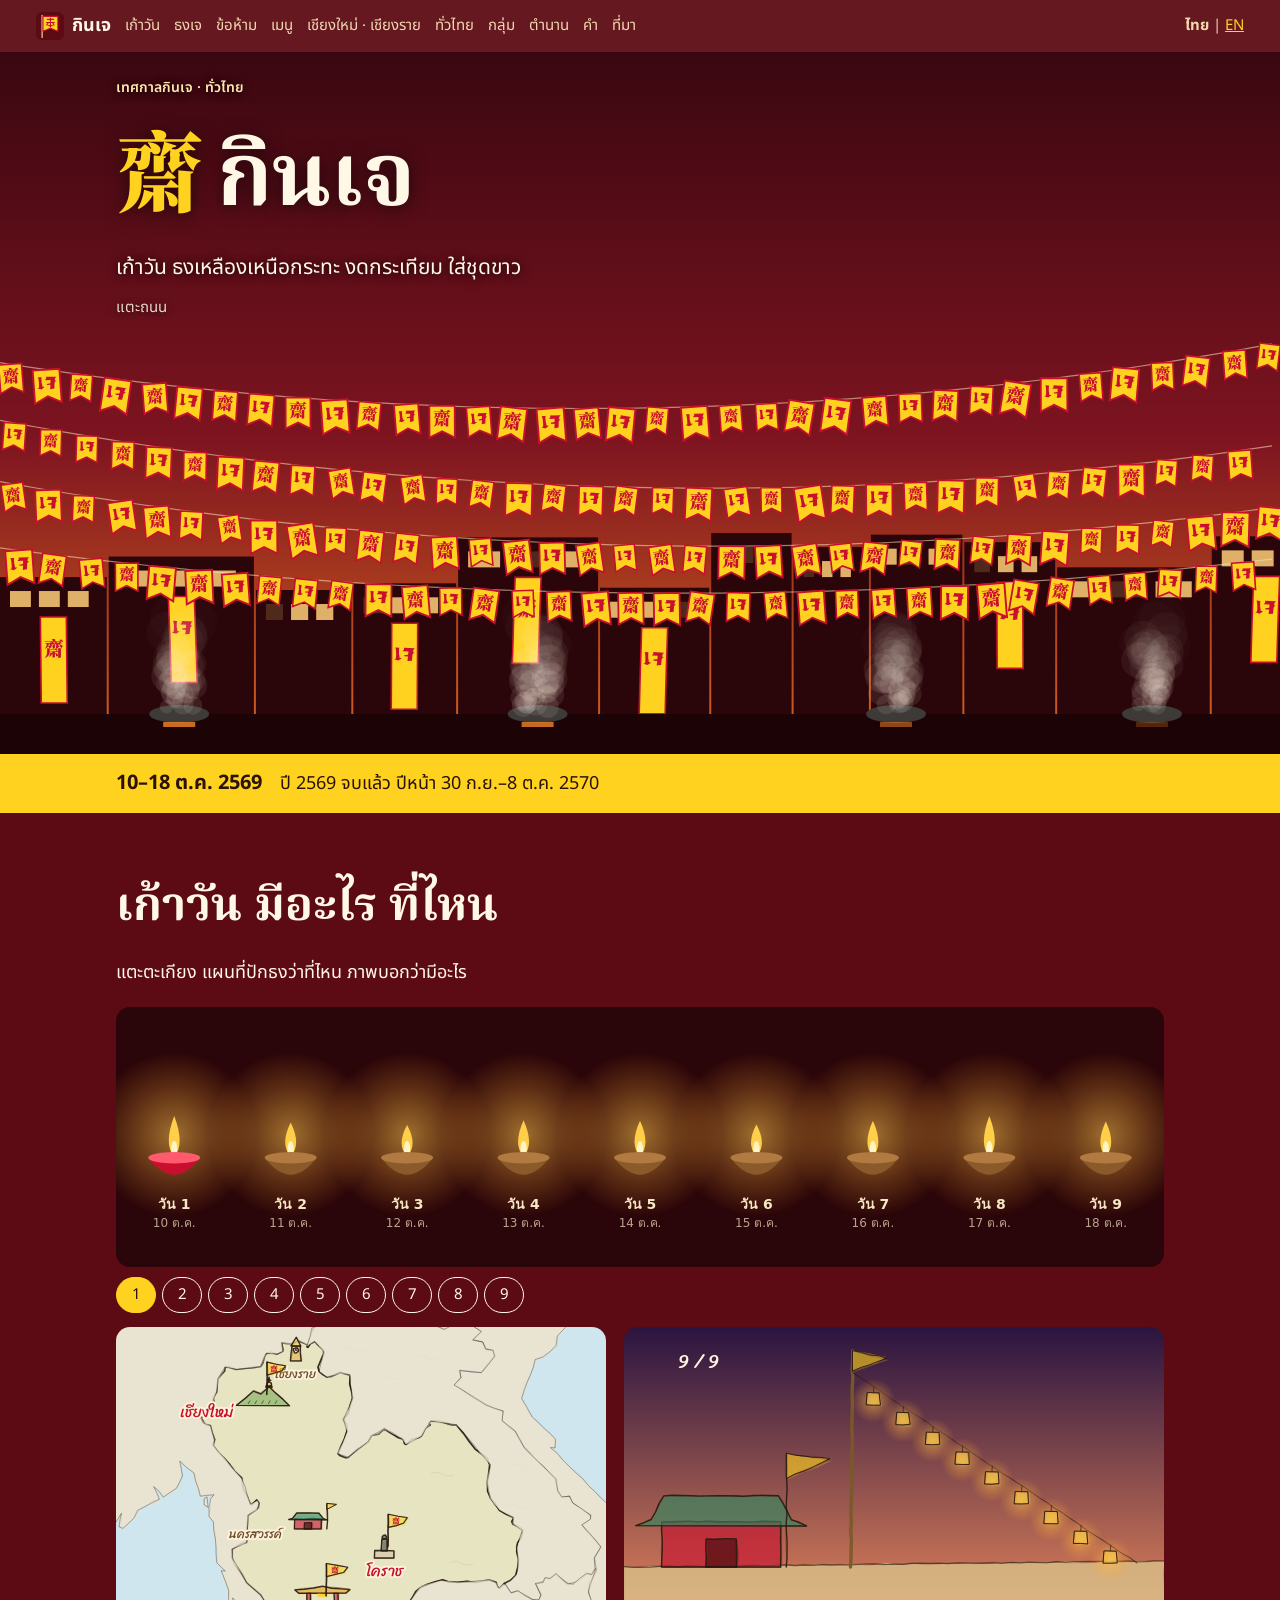
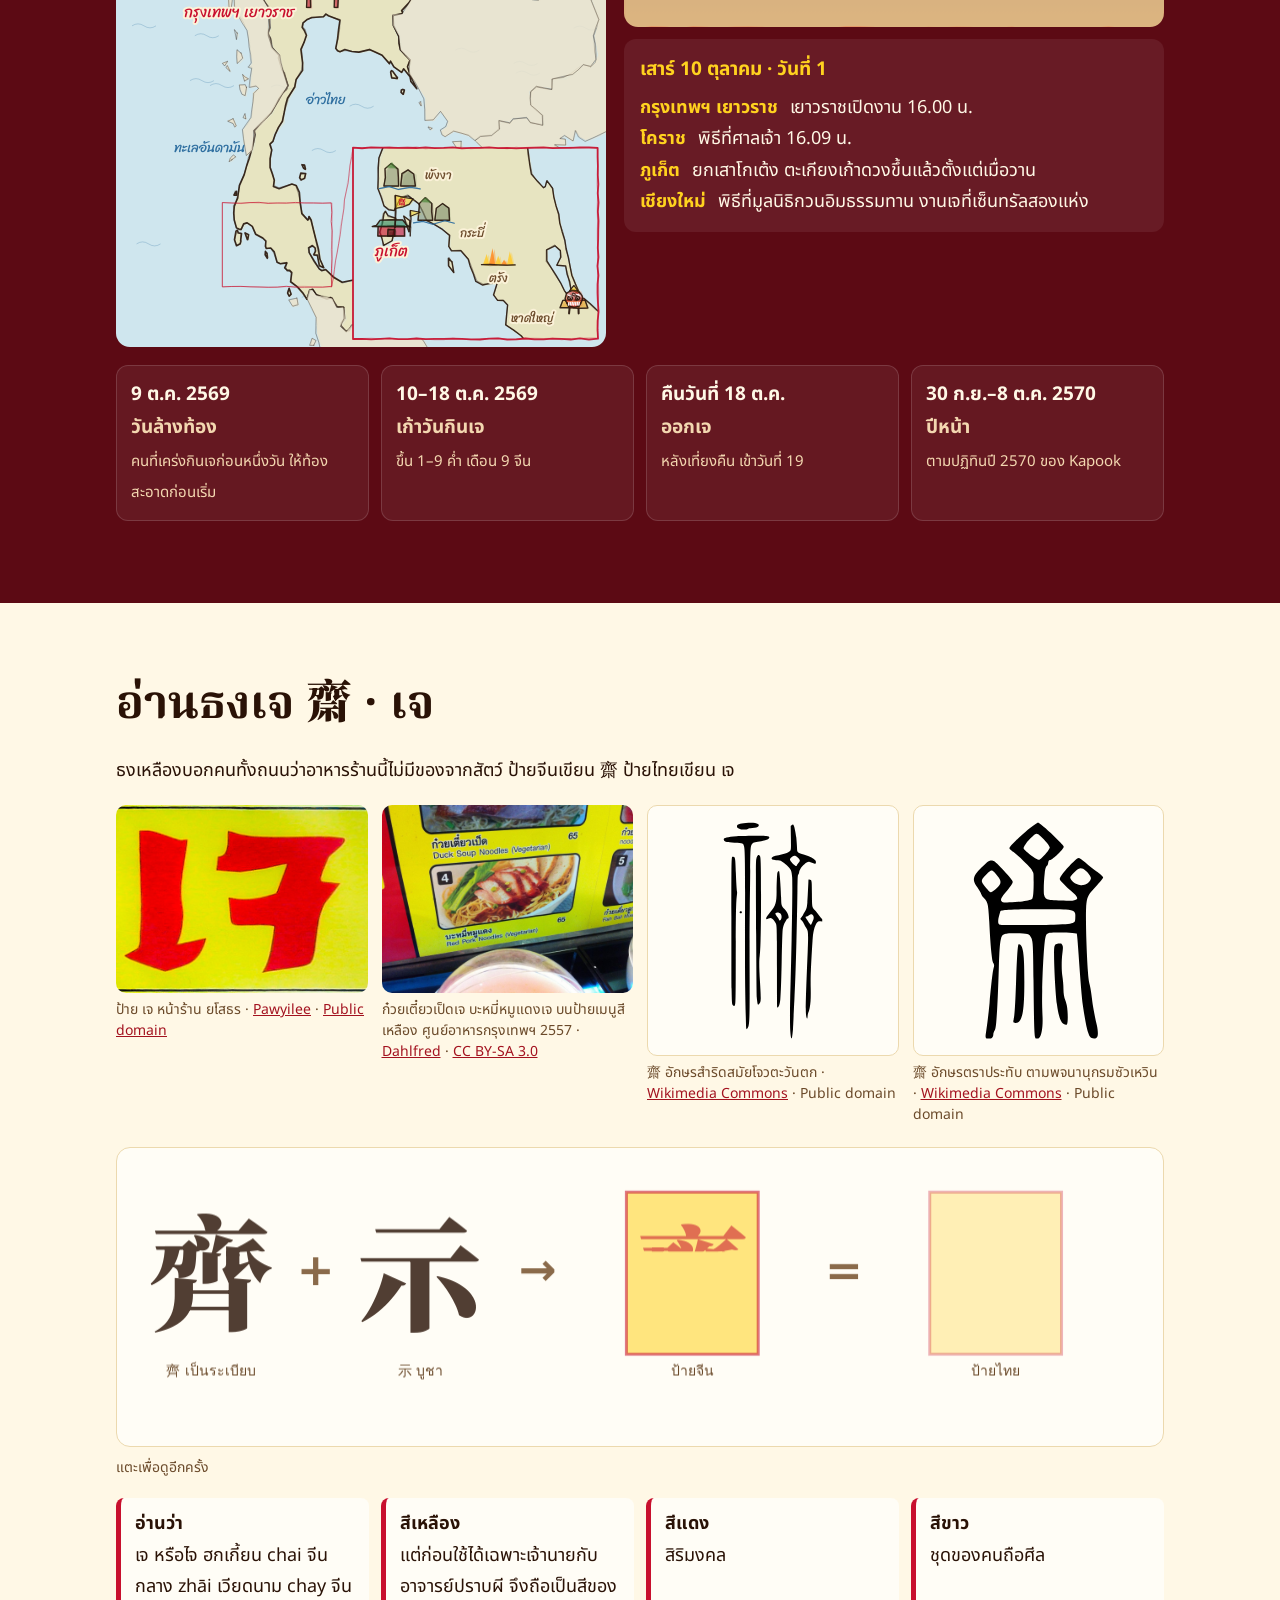
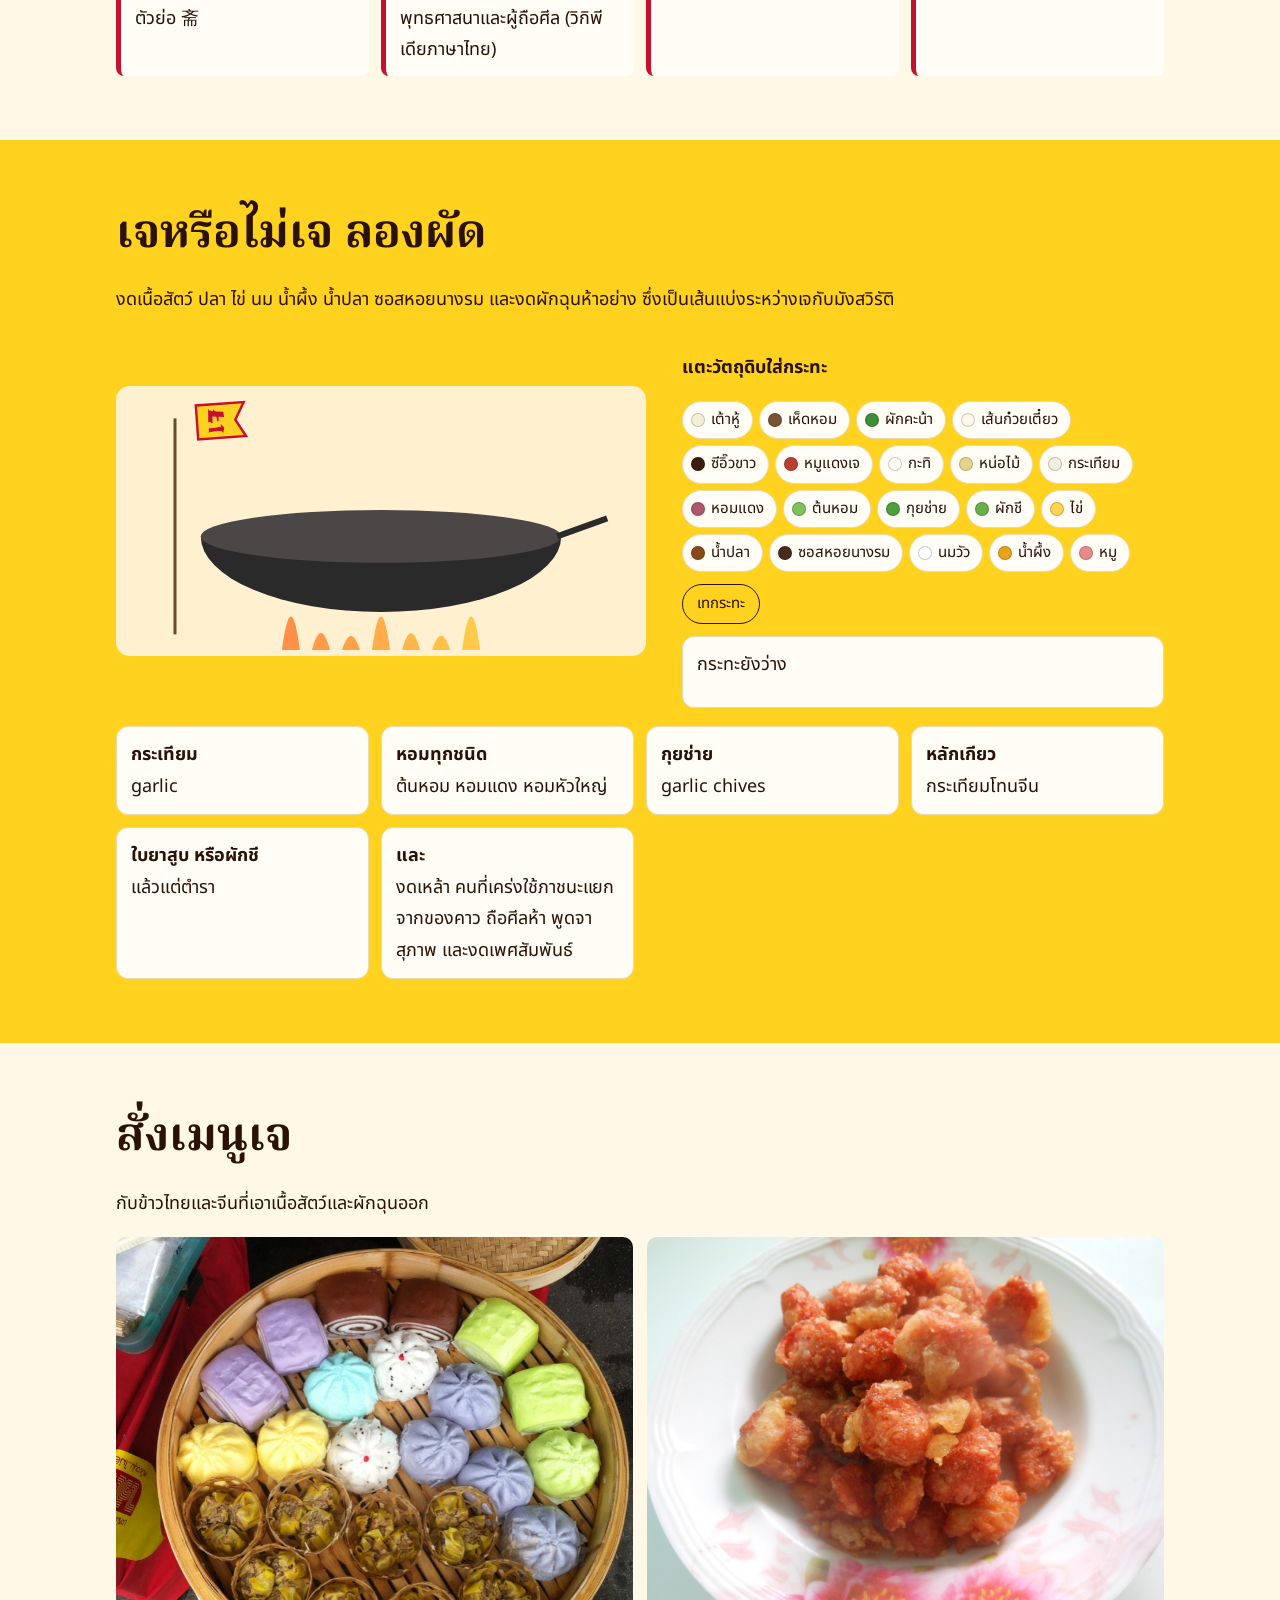
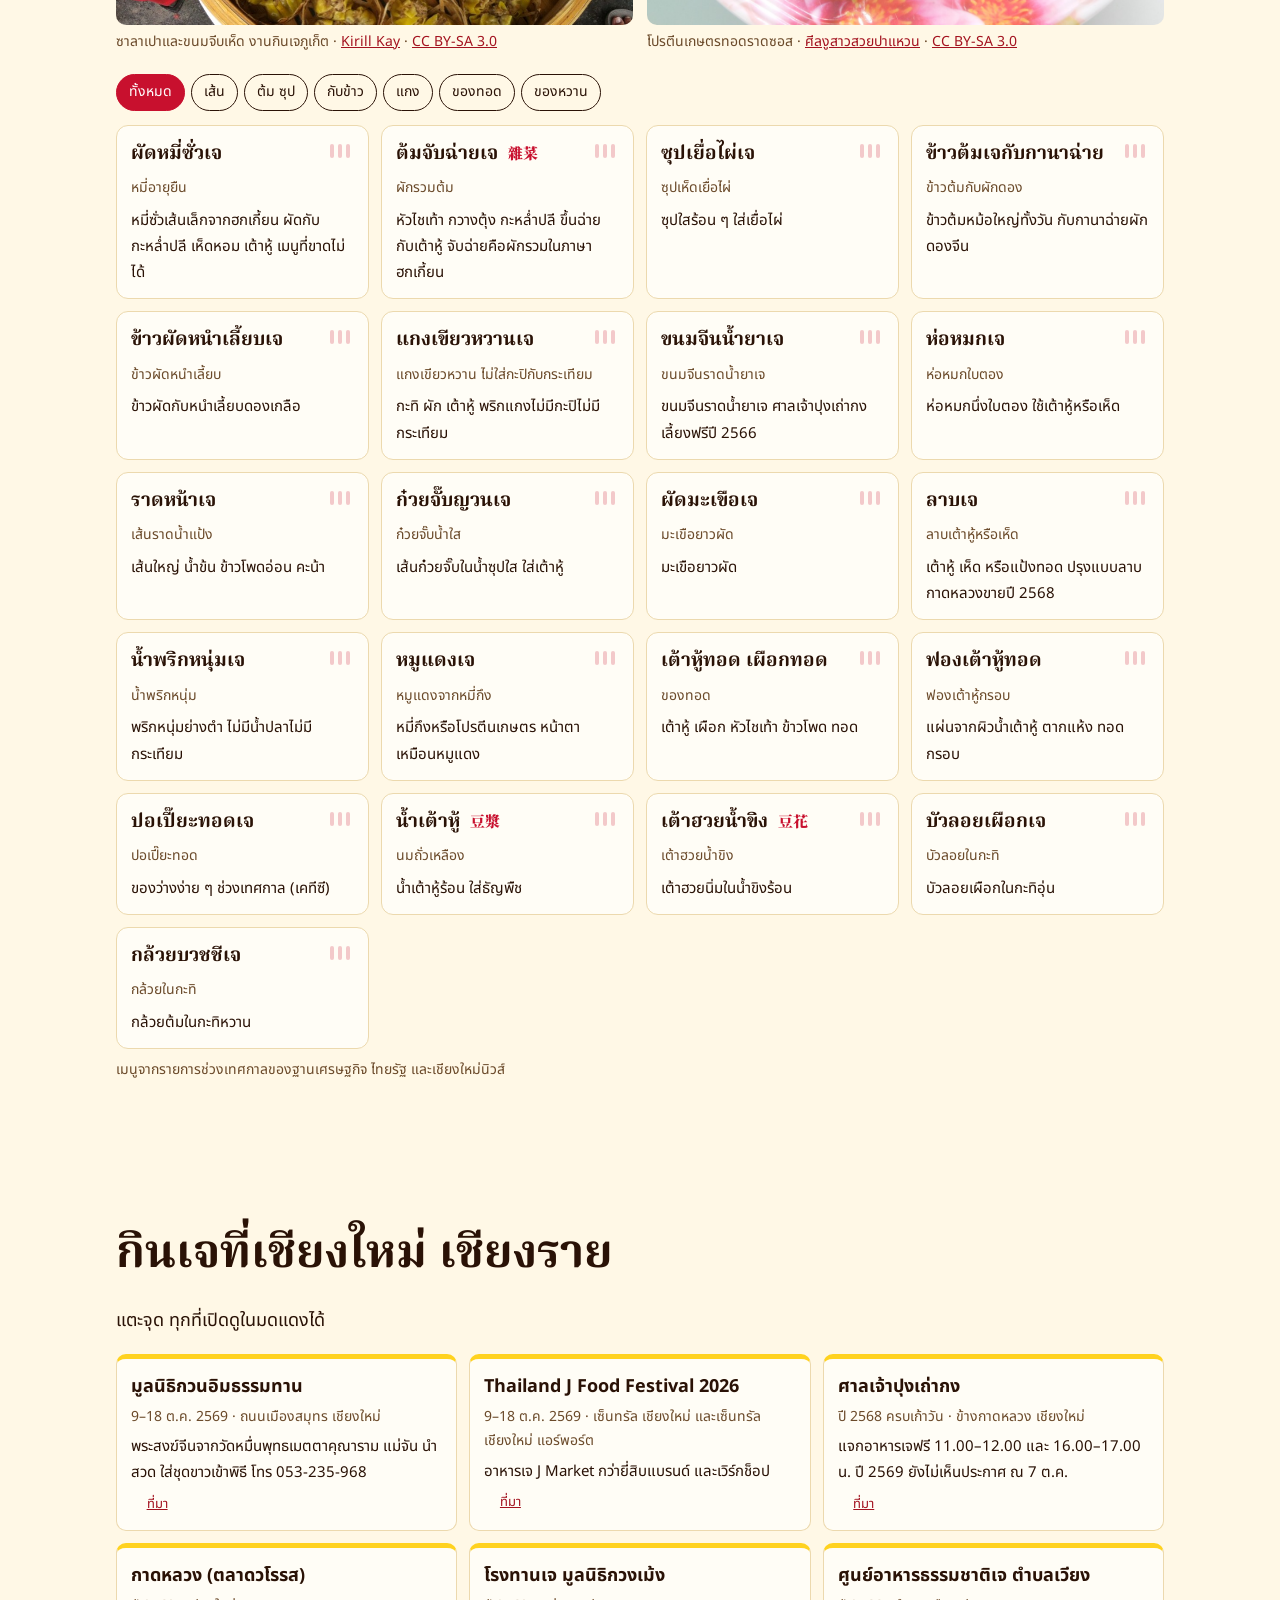
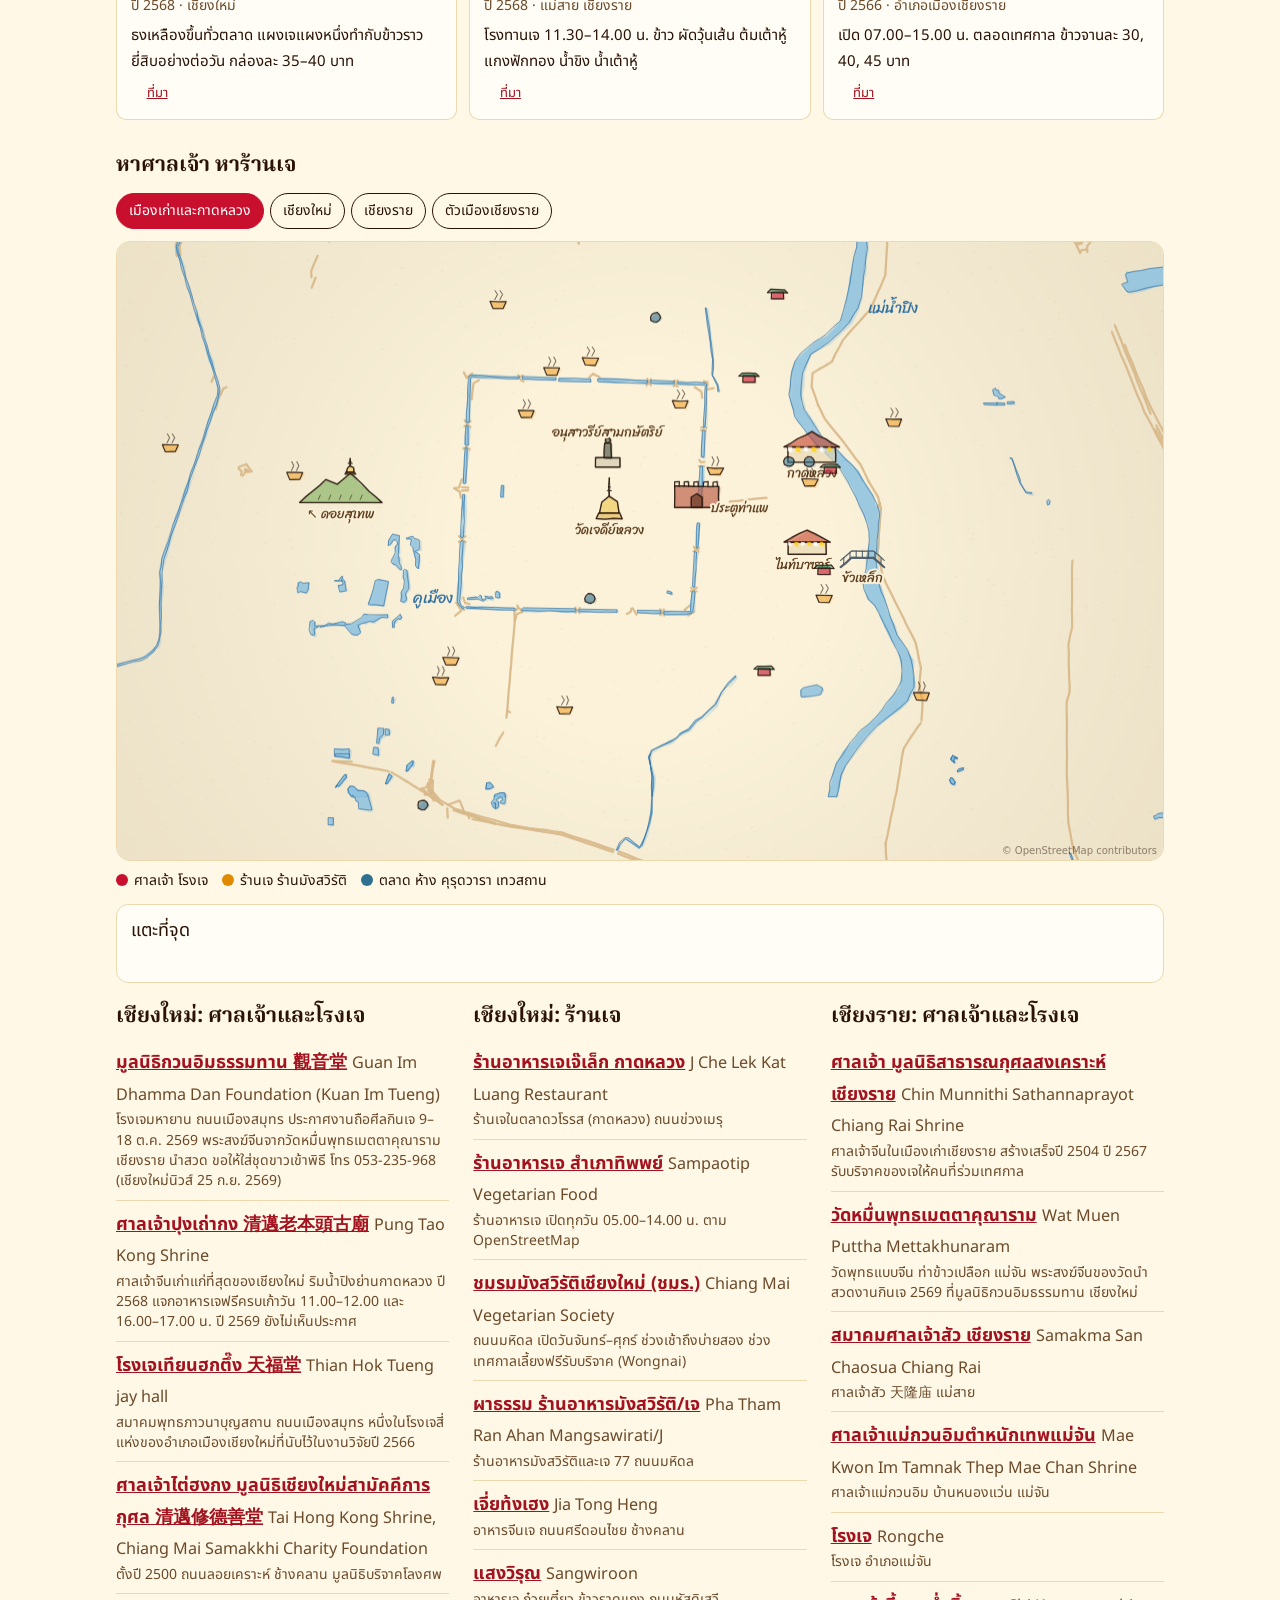
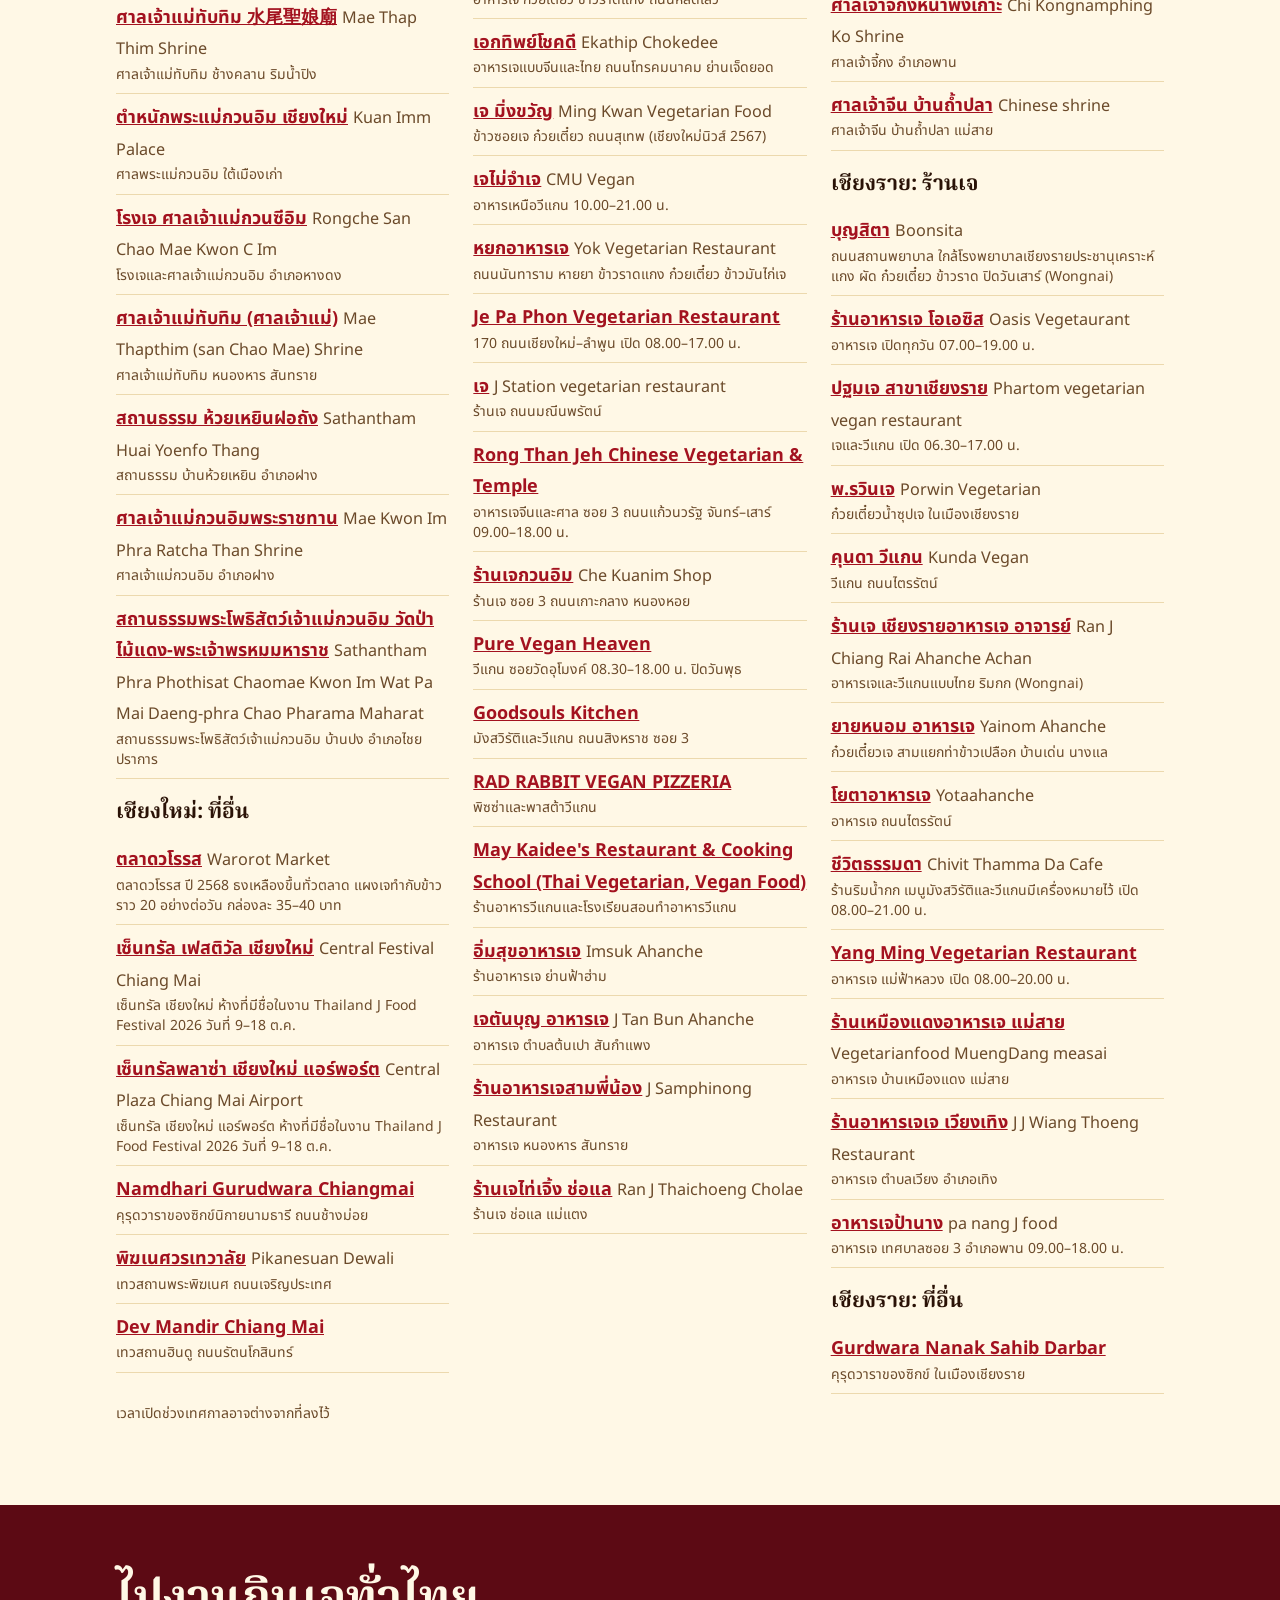
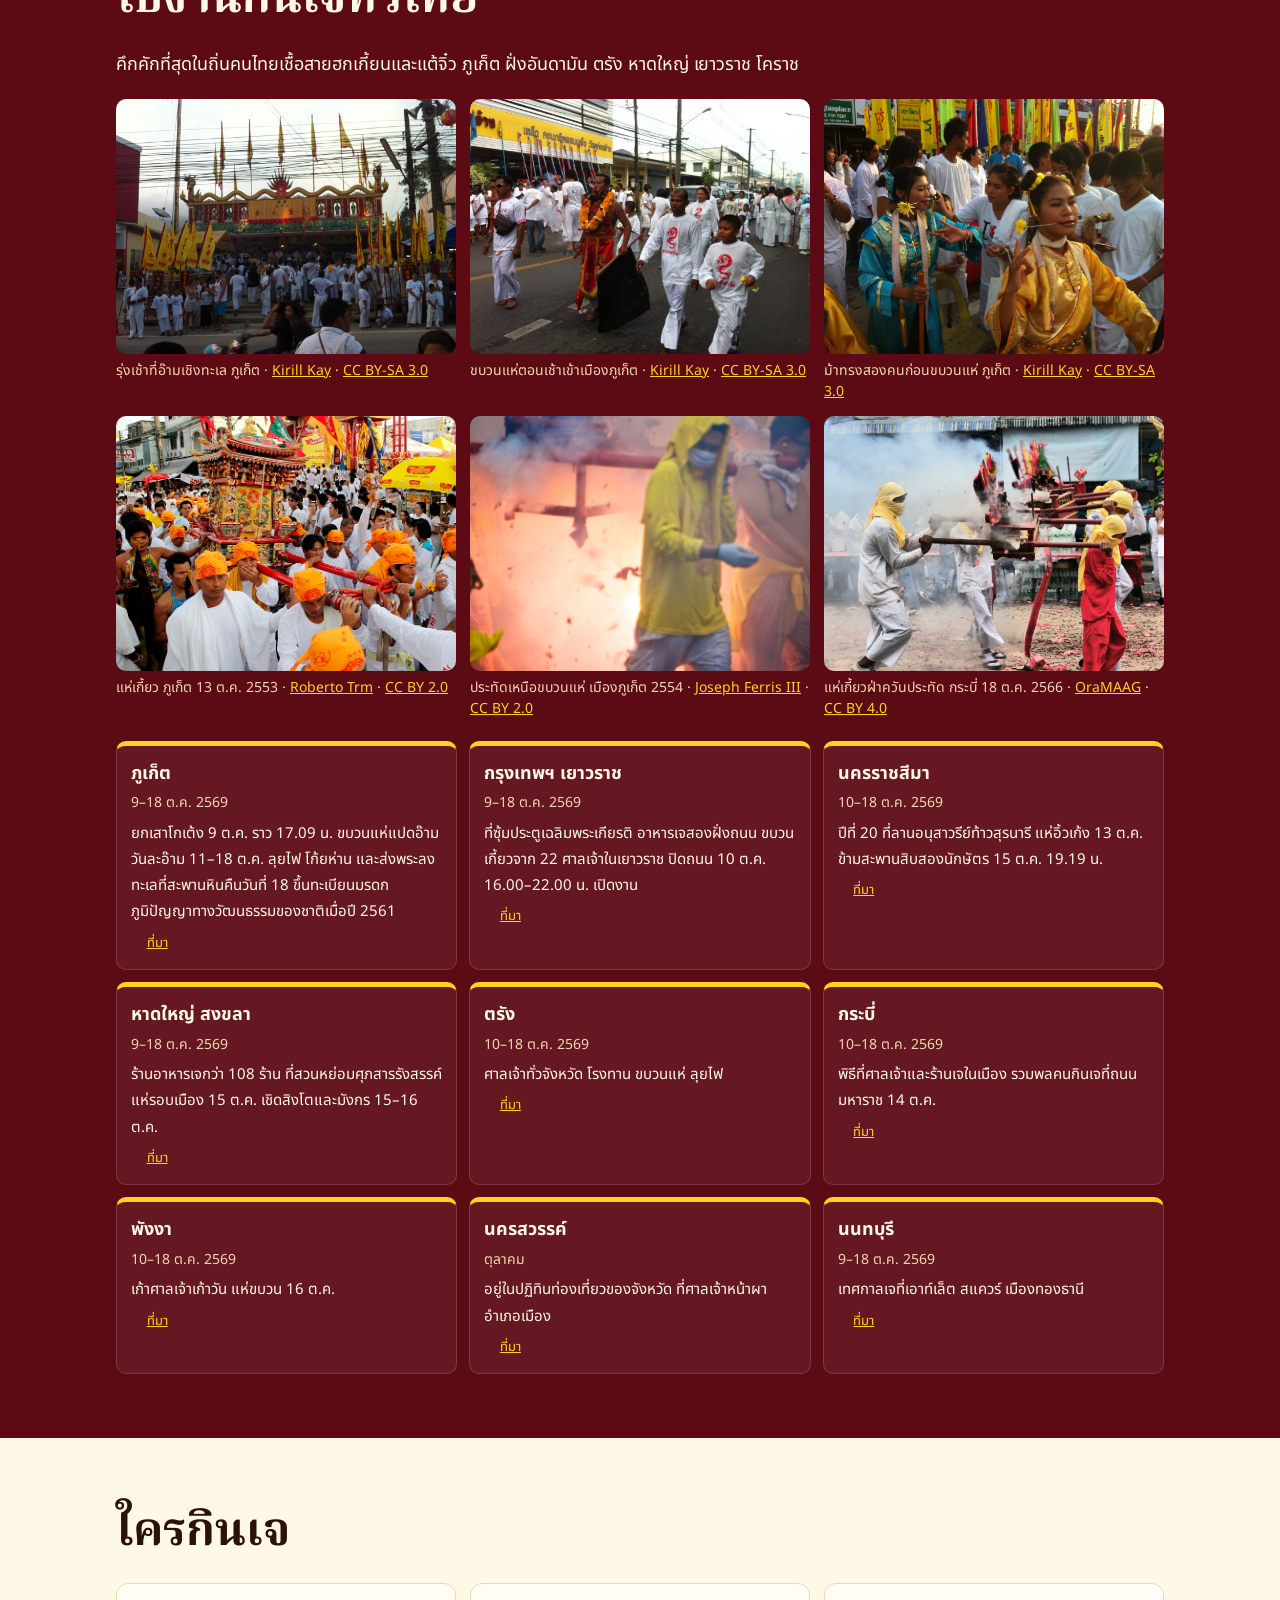
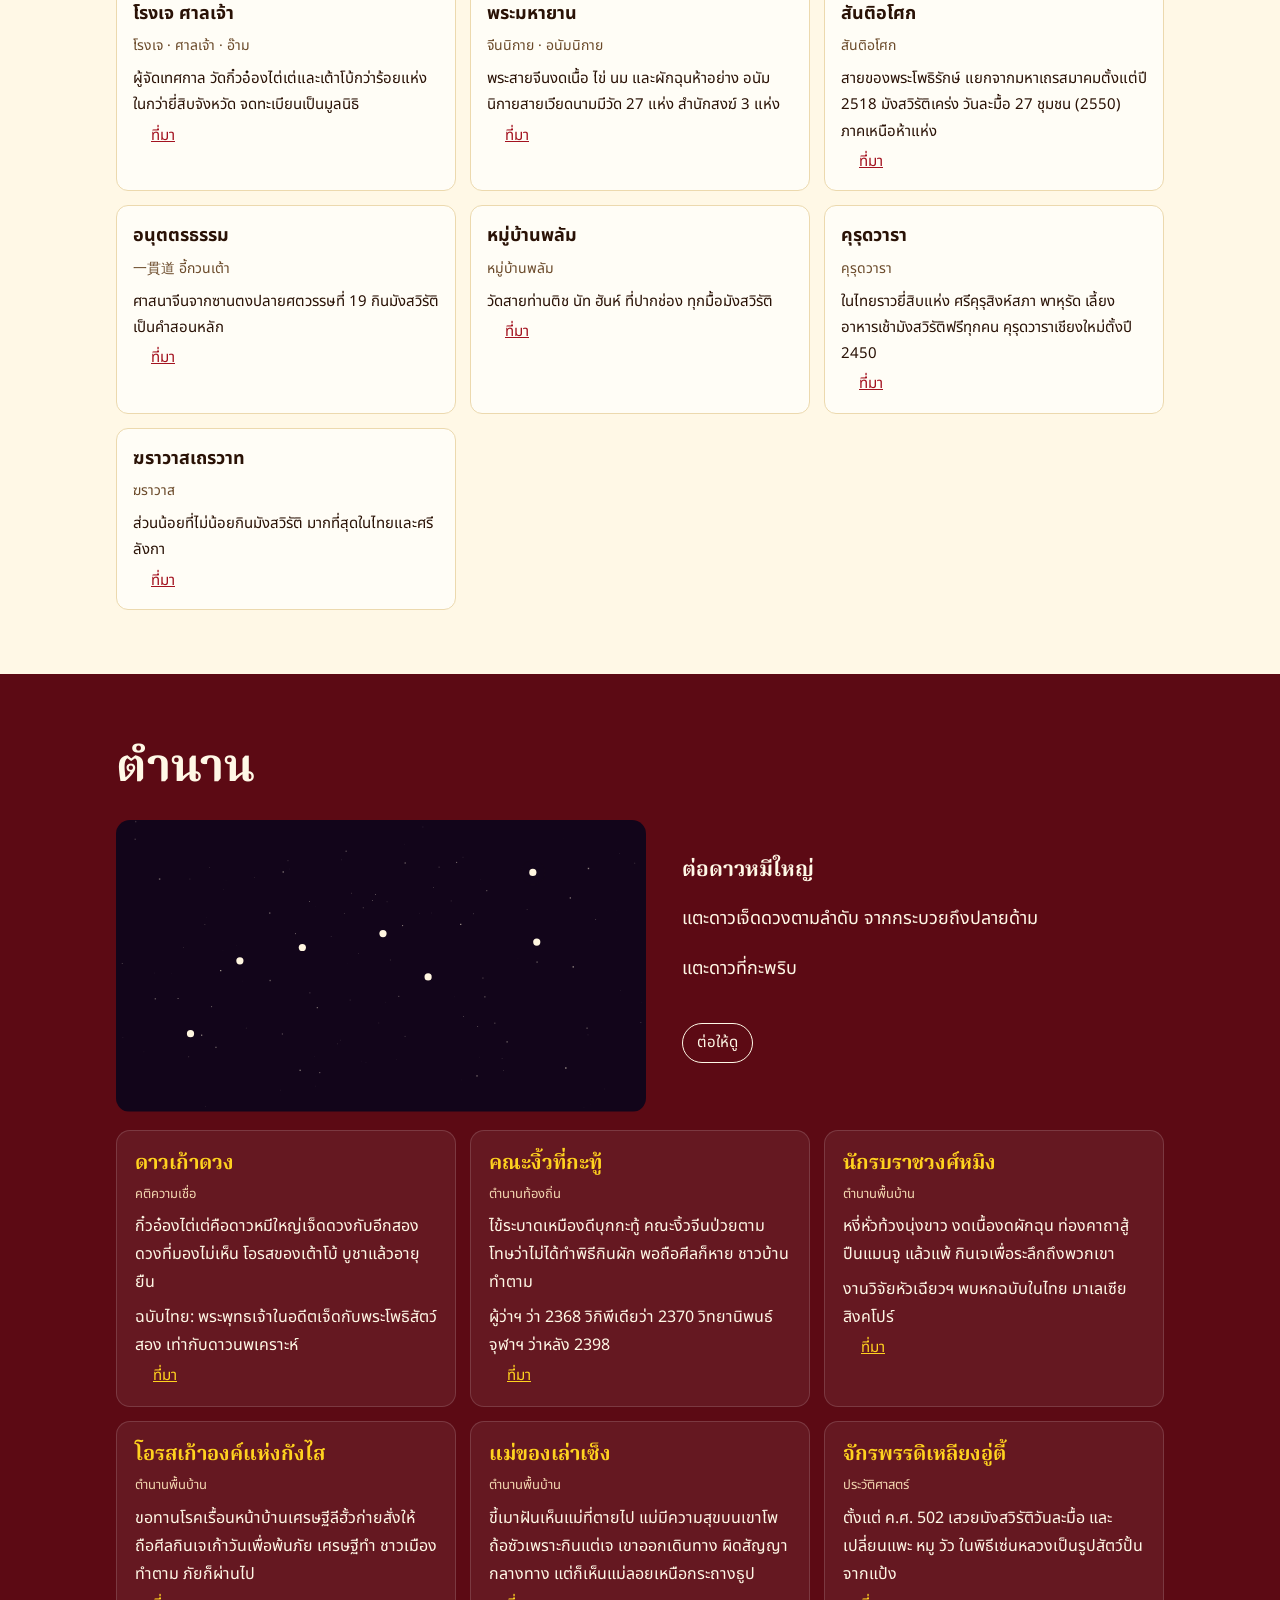
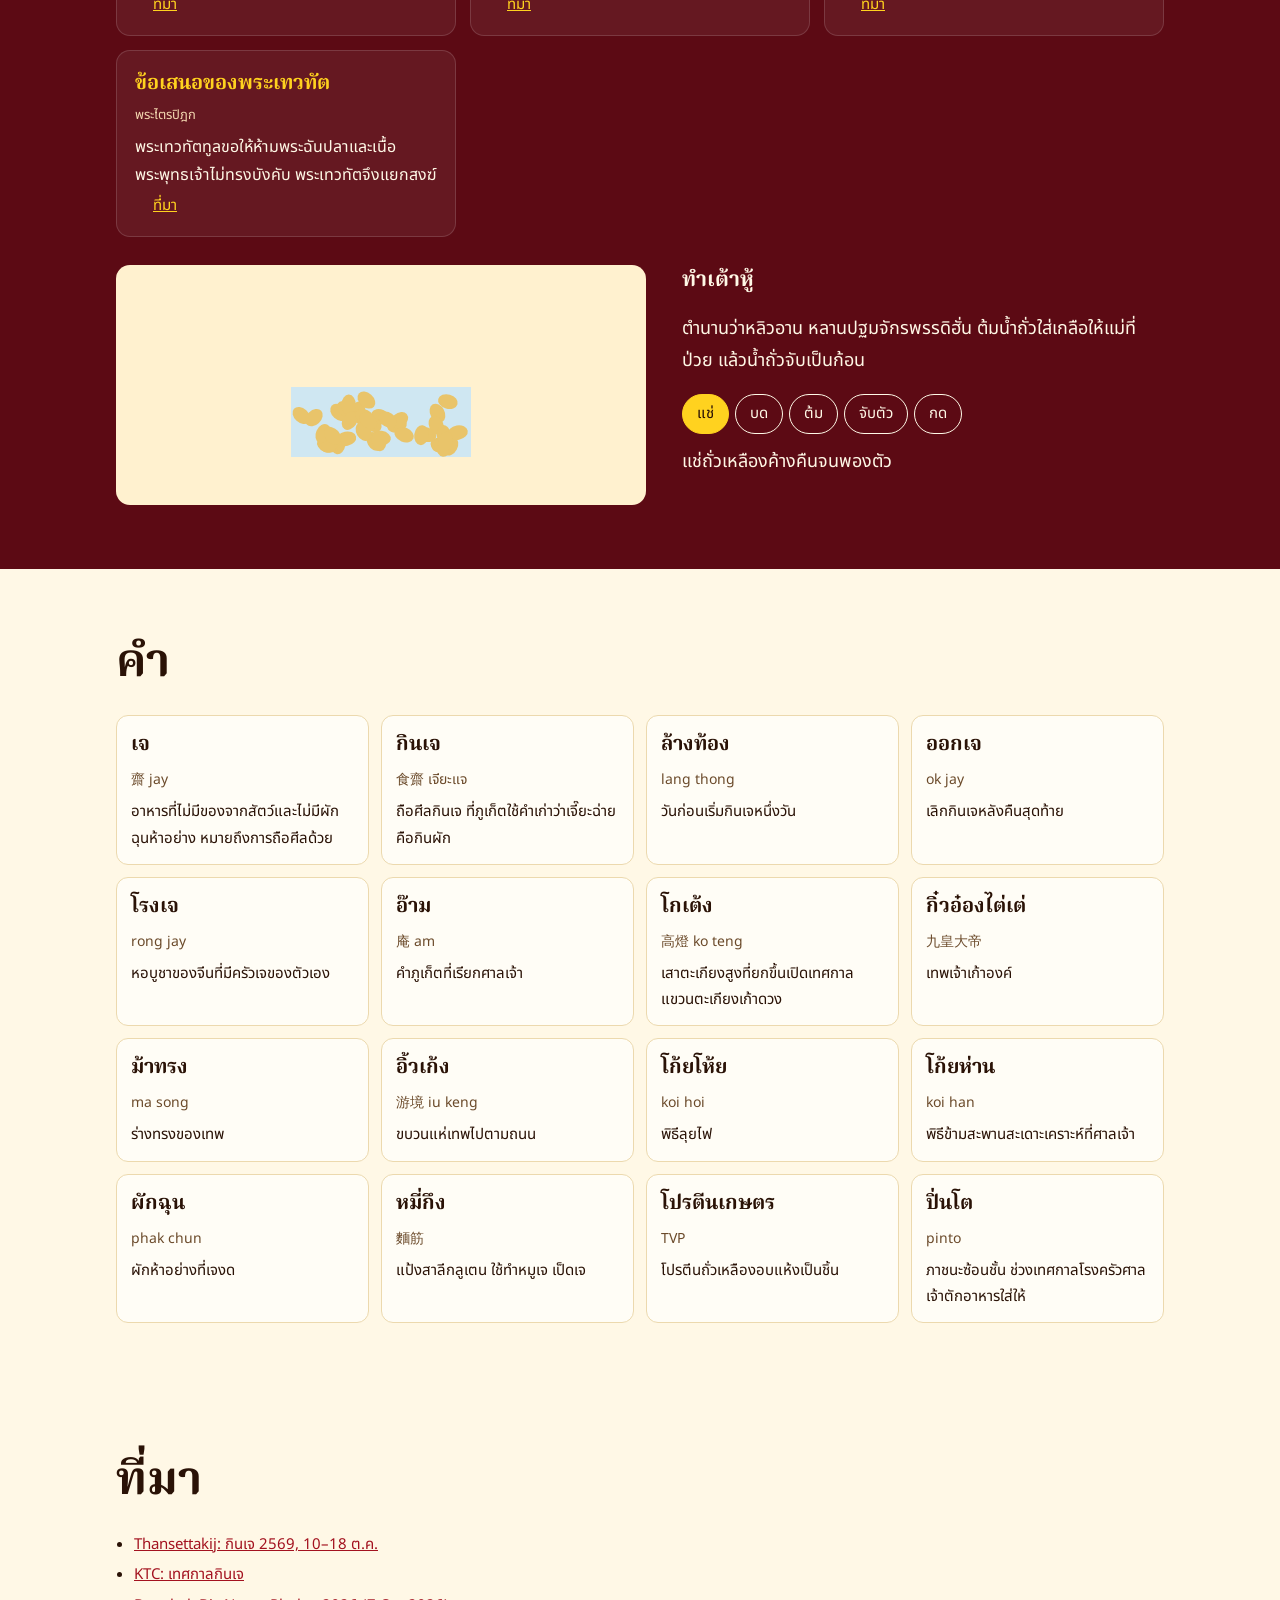
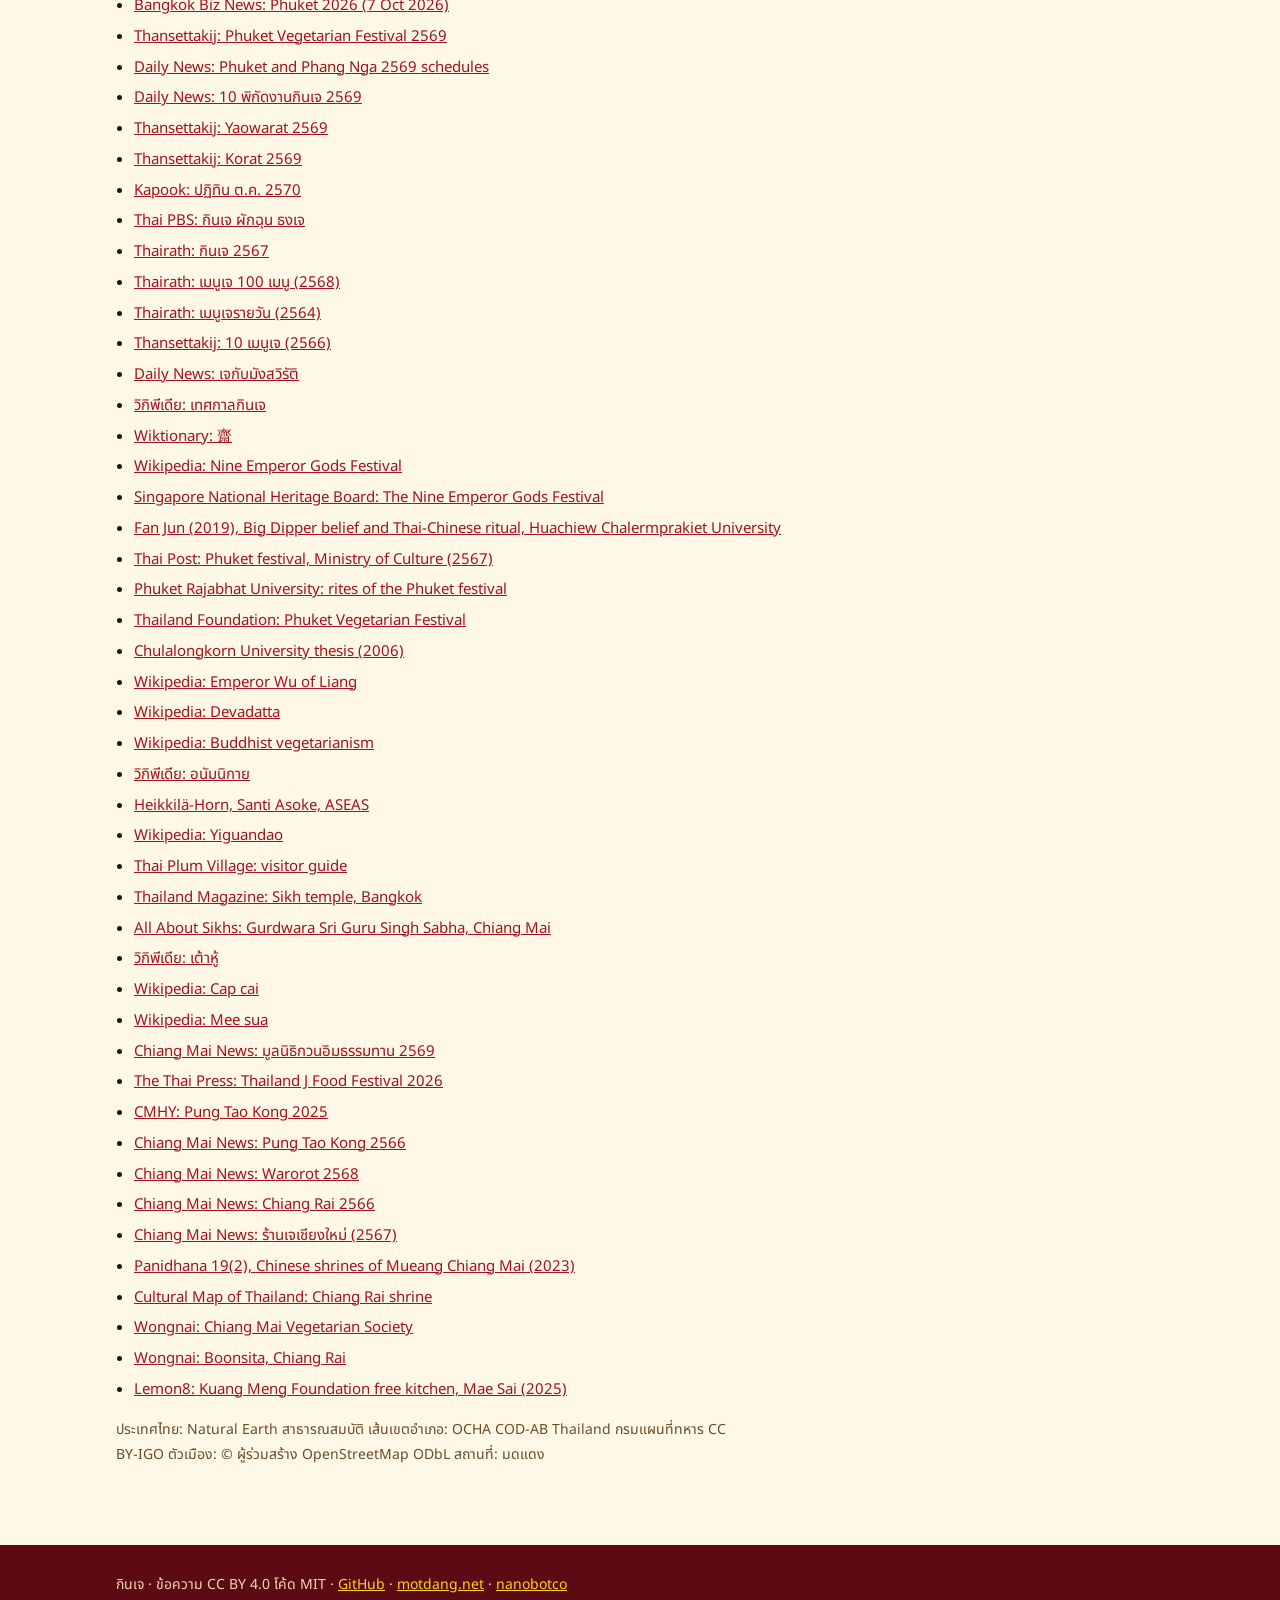
==== commit 2b76fc8d: "Doodle maps with landmarks; each day of jay on a map with its scene; direct headings Co-Authored-By:" ====
--- a/docs/th/index.html
+++ b/docs/th/index.html
@@ -17,7 +17,7 @@
 <link rel="icon" href="../icon.svg" type="image/svg+xml">
 <link rel="alternate" type="text/plain" href="https://motdang.net/sites/kin-jay/llms.txt" title="llms.txt">
 <link rel="preconnect" href="https://fonts.googleapis.com"><link rel="preconnect" href="https://fonts.gstatic.com" crossorigin>
-<link href="https://fonts.googleapis.com/css2?family=Fraunces:opsz,wght@9..144,600;9..144,700&family=Noto+Sans+Thai:wght@400;600;700&family=Noto+Serif+Thai:wght@600;700&display=swap" rel="stylesheet"><link href="https://fonts.googleapis.com/css2?family=Noto+Serif+TC:wght@900&display=swap&text=一九境大帝庵斋游漿燈皇示筋花菜豆貫道雜食高麵齊齋" rel="stylesheet">
+<link href="https://fonts.googleapis.com/css2?family=Fraunces:opsz,wght@9..144,600;9..144,700&family=Noto+Sans+Thai:wght@400;600;700&family=Noto+Serif+Thai:wght@600;700&family=Sriracha&display=swap" rel="stylesheet"><link href="https://fonts.googleapis.com/css2?family=Noto+Serif+TC:wght@900&display=swap&text=一九境大帝庵斋游漿燈皇示筋花菜豆貫道雜食高麵齊齋" rel="stylesheet">
 <script>if(/[?&]card/.test(location.search))document.documentElement.classList.add("card")</script>
 <style>:root{--deep:#5c0a14;--deep2:#7d1420;--ink:#fff8e6;--dim:#f3d7b0;--yel:#ffd21f;--red:#c8102e;--paper:#fff8e6;--card:#fffdf6;--text:#2a1206;--mute:#6b4a2a;--rule:#ecd9ae;--leaf:#2f6f3a}
 *{box-sizing:border-box}
@@ -189,6 +189,12 @@
 .ph-flag{grid-template-columns:repeat(auto-fit,minmax(170px,1fr))}
 .ph figure.glyphpic img{aspect-ratio:1/1}
 @media (max-width:520px){#lampbtns{gap:4px}#lampbtns .pill{min-width:32px;padding:2px 8px;min-height:32px;font-size:14px}.flagfacts{grid-template-columns:1fr 1fr}.flagfacts div{padding:8px 10px;font-size:15px}}
+.daygrid{display:grid;grid-template-columns:1fr 1.1fr;gap:18px;margin-top:14px;align-items:start}
+@media (max-width:760px){.daygrid{grid-template-columns:1fr}}
+#thcv,#scenecv{border-radius:14px;display:block;width:100%}
+#scenecv{margin-bottom:10px}
+#mapcv{background:#fbf2d9}
+.lampbox p b{display:inline;font-size:inherit;margin-right:.35em}
 </style>
 </head><body>
 <header class="top"><div class="in"><a class="brand" href="#top"><img src="../icon.svg" width="28" height="28" alt=""><span>กินเจ</span></a>
@@ -197,45 +203,47 @@
 <main><section id="top" class="hero"><canvas id="scene" role="img" aria-label="ถนนตอนพลบค่ำ ขึงธงสามเหลี่ยมสีเหลืองตัว 齋 สีแดง ปลิวเหนือแผงอาหาร"></canvas>
 <div class="hero-t"><p class="kick">เทศกาลกินเจ · ทั่วไทย</p><h1><span class="zh" lang="zh-Hant">齋</span>กินเจ</h1><p class="lede">เก้าวัน ธงเหลืองเหนือกระทะ งดกระเทียม ใส่ชุดขาว</p><p class="hint">แตะถนน</p><p class="cardline">10–18 ต.ค. 2569 · 齋 · เจ<br><span>motdang.net/sites/kin-jay</span></p></div></section>
 <div class="nowbar"><div class="in"><b>10–18 ต.ค. 2569</b><span id="nowline" aria-live="polite"></span></div></div>
-<section id="days" class="sec dark"><div class="in"><p class="kick">ขึ้น 1 ค่ำ ถึง 9 ค่ำ เดือน 9 จีน</p><h2>เก้าวัน เก้าตะเกียง</h2><p>ขึ้น 1–9 ค่ำ เดือน 9 จีน ตรงกับ 10–18 ตุลาคม 2569 คนที่เคร่งจุดตะเกียงเก้าดวงไว้ไม่ให้ดับตลอดเก้าวัน</p>
+<section id="days" class="sec dark"><div class="in"><h2>เก้าวัน มีอะไร ที่ไหน</h2><p>แตะตะเกียง แผนที่ปักธงว่าที่ไหน ภาพบอกว่ามีอะไร</p>
 <canvas id="lampcv" role="img" aria-label="ตะเกียงน้ำมันเก้าดวงเรียงกัน หนึ่งดวงต่อหนึ่งวัน ดวงที่ถึงวันนี้แล้วจุดไฟอยู่"></canvas>
-<div id="lampbtns" class="btns" role="group" aria-label="เก้าวัน เก้าตะเกียง"><button class="pill" type="button">1</button><button class="pill" type="button">2</button><button class="pill" type="button">3</button><button class="pill" type="button">4</button><button class="pill" type="button">5</button><button class="pill" type="button">6</button><button class="pill" type="button">7</button><button class="pill" type="button">8</button><button class="pill" type="button">9</button></div>
-<div class="lampbox" aria-live="polite"><b id="lampday"></b><p id="lamptext"></p></div>
+<div id="lampbtns" class="btns" role="group" aria-label="เก้าวัน มีอะไร ที่ไหน"><button class="pill" type="button">1</button><button class="pill" type="button">2</button><button class="pill" type="button">3</button><button class="pill" type="button">4</button><button class="pill" type="button">5</button><button class="pill" type="button">6</button><button class="pill" type="button">7</button><button class="pill" type="button">8</button><button class="pill" type="button">9</button></div>
+<div class="daygrid"><canvas id="thcv" data-map="../map.json" role="img" aria-label="แผนที่ประเทศไทยวาดมือ แต่ละเมืองที่มีงานวาดสิ่งที่เป็นเอกลักษณ์ไว้ เมืองของวันที่เลือกปักธงเจ"></canvas>
+<div><canvas id="scenecv" role="img" aria-label="ภาพวาดของวันที่เลือก เสาโกเต้ง ขบวนแห่ ธงทหารห้าทัพ เชิดสิงโต บูชาดาว ประทัด หรือส่งพระลงทะเล"></canvas>
+<div class="lampbox" aria-live="polite"><b id="lampday"></b><p id="lamptext"></p></div></div></div>
 <div class="dates"><div><b>9 ต.ค. 2569</b><span><b>วันล้างท้อง</b> คนที่เคร่งกินเจก่อนหนึ่งวัน ให้ท้องสะอาดก่อนเริ่ม</span></div><div><b>10–18 ต.ค. 2569</b><span><b>เก้าวันกินเจ</b> ขึ้น 1–9 ค่ำ เดือน 9 จีน</span></div><div><b>คืนวันที่ 18 ต.ค.</b><span><b>ออกเจ</b> หลังเที่ยงคืน เข้าวันที่ 19</span></div><div><b>30 ก.ย.–8 ต.ค. 2570</b><span><b>ปีหน้า</b> ตามปฏิทินปี 2570 ของ Kapook</span></div></div></div></section>
-<section id="flag" class="sec"><div class="in"><p class="kick">ธงเจ</p><h2>อักษรแดงบนผ้าเหลือง <span class="zh" lang="zh-Hant">齋</span> · เจ</h2><p>ธงเหลืองบอกคนทั้งถนนว่าอาหารร้านนี้ไม่มีของจากสัตว์ ป้ายจีนเขียน 齋 ป้ายไทยเขียน เจ</p><div class="ph ph-flag"><figure><img loading="lazy" src="../img/che-sign.jpg" width="632" height="393" alt="ป้าย เจ หน้าร้าน ยโสธร"><figcaption>ป้าย เจ หน้าร้าน ยโสธร · <a href="https://commons.wikimedia.org/wiki/File:Thai_%22che%22_sign.jpg">Pawyilee</a> · <a href="https://commons.wikimedia.org/wiki/Template:PD-self">Public domain</a></figcaption></figure><figure><img loading="lazy" src="../img/veg-pork-sign.jpg" width="1200" height="896" alt="ก๋วยเตี๋ยวเป็ดเจ บะหมี่หมูแดงเจ บนป้ายเมนูสีเหลือง ศูนย์อาหารกรุงเทพฯ 2557"><figcaption>ก๋วยเตี๋ยวเป็ดเจ บะหมี่หมูแดงเจ บนป้ายเมนูสีเหลือง ศูนย์อาหารกรุงเทพฯ 2557 · <a href="https://commons.wikimedia.org/wiki/File:Vegetarian_Pork.jpg">Dahlfred</a> · <a href="https://creativecommons.org/licenses/by-sa/3.0">CC BY-SA 3.0</a></figcaption></figure><figure class="glyphpic"><img loading="lazy" src="../img/zhai-bronze.svg" width="300" height="300" alt="齋 อักษรสำริดสมัยโจวตะวันตก"><figcaption>齋 อักษรสำริดสมัยโจวตะวันตก · <a href="https://commons.wikimedia.org/wiki/File:%E9%BD%8B-bronze.svg">Wikimedia Commons</a> · Public domain</figcaption></figure><figure class="glyphpic"><img loading="lazy" src="../img/zhai-seal.svg" width="300" height="300" alt="齋 อักษรตราประทับ ตามพจนานุกรมซัวเหวิน"><figcaption>齋 อักษรตราประทับ ตามพจนานุกรมซัวเหวิน · <a href="https://commons.wikimedia.org/wiki/File:%E9%BD%8B-seal.svg">Wikimedia Commons</a> · Public domain</figcaption></figure></div>
+<section id="flag" class="sec"><div class="in"><h2>อ่านธงเจ <span class="zh" lang="zh-Hant">齋</span> · เจ</h2><p>ธงเหลืองบอกคนทั้งถนนว่าอาหารร้านนี้ไม่มีของจากสัตว์ ป้ายจีนเขียน 齋 ป้ายไทยเขียน เจ</p><div class="ph ph-flag"><figure><img loading="lazy" src="../img/che-sign.jpg" width="632" height="393" alt="ป้าย เจ หน้าร้าน ยโสธร"><figcaption>ป้าย เจ หน้าร้าน ยโสธร · <a href="https://commons.wikimedia.org/wiki/File:Thai_%22che%22_sign.jpg">Pawyilee</a> · <a href="https://commons.wikimedia.org/wiki/Template:PD-self">Public domain</a></figcaption></figure><figure><img loading="lazy" src="../img/veg-pork-sign.jpg" width="1200" height="896" alt="ก๋วยเตี๋ยวเป็ดเจ บะหมี่หมูแดงเจ บนป้ายเมนูสีเหลือง ศูนย์อาหารกรุงเทพฯ 2557"><figcaption>ก๋วยเตี๋ยวเป็ดเจ บะหมี่หมูแดงเจ บนป้ายเมนูสีเหลือง ศูนย์อาหารกรุงเทพฯ 2557 · <a href="https://commons.wikimedia.org/wiki/File:Vegetarian_Pork.jpg">Dahlfred</a> · <a href="https://creativecommons.org/licenses/by-sa/3.0">CC BY-SA 3.0</a></figcaption></figure><figure class="glyphpic"><img loading="lazy" src="../img/zhai-bronze.svg" width="300" height="300" alt="齋 อักษรสำริดสมัยโจวตะวันตก"><figcaption>齋 อักษรสำริดสมัยโจวตะวันตก · <a href="https://commons.wikimedia.org/wiki/File:%E9%BD%8B-bronze.svg">Wikimedia Commons</a> · Public domain</figcaption></figure><figure class="glyphpic"><img loading="lazy" src="../img/zhai-seal.svg" width="300" height="300" alt="齋 อักษรตราประทับ ตามพจนานุกรมซัวเหวิน"><figcaption>齋 อักษรตราประทับ ตามพจนานุกรมซัวเหวิน · <a href="https://commons.wikimedia.org/wiki/File:%E9%BD%8B-seal.svg">Wikimedia Commons</a> · Public domain</figcaption></figure></div>
 <canvas id="glyphcv" role="img" aria-label="อักษร 齊 กับ 示 เลื่อนมารวมกันเป็น 齋 บนธงเหลือง"></canvas><p class="note">แตะเพื่อดูอีกครั้ง</p>
 <div class="flagfacts"><div><b>อ่านว่า</b>เจ หรือไจ ฮกเกี้ยน chai จีนกลาง zhāi เวียดนาม chay จีนตัวย่อ 斋</div><div><b>สีเหลือง</b>แต่ก่อนใช้ได้เฉพาะเจ้านายกับอาจารย์ปราบผี จึงถือเป็นสีของพุทธศาสนาและผู้ถือศีล (วิกิพีเดียภาษาไทย)</div><div><b>สีแดง</b>สิริมงคล</div><div><b>สีขาว</b>ชุดของคนถือศีล</div></div></div></section>
-<section id="rules" class="sec gold"><div class="in"><p class="kick">อะไรต้องงด</p><h2>เจหรือไม่เจ</h2><p>งดเนื้อสัตว์ ปลา ไข่ นม น้ำผึ้ง น้ำปลา ซอสหอยนางรม และงดผักฉุนห้าอย่าง ซึ่งเป็นเส้นแบ่งระหว่างเจกับมังสวิรัติ</p>
+<section id="rules" class="sec gold"><div class="in"><h2>เจหรือไม่เจ ลองผัด</h2><p>งดเนื้อสัตว์ ปลา ไข่ นม น้ำผึ้ง น้ำปลา ซอสหอยนางรม และงดผักฉุนห้าอย่าง ซึ่งเป็นเส้นแบ่งระหว่างเจกับมังสวิรัติ</p>
 <div class="two"><div><canvas id="wokcv" role="img" aria-label="กระทะบนเตาไฟ ของที่เลือกตกลงไปในกระทะ ธงเหลืองบนเสาจะลดลงเมื่อมีของที่ไม่เจ"></canvas></div>
 <div><p><b>แตะวัตถุดิบใส่กระทะ</b></p><div id="chips"><button class="chip" type="button" data-i="0" aria-pressed="false"><i style="background:#f6efd8"></i>เต้าหู้</button><button class="chip" type="button" data-i="1" aria-pressed="false"><i style="background:#7a5236"></i>เห็ดหอม</button><button class="chip" type="button" data-i="2" aria-pressed="false"><i style="background:#3f8f3a"></i>ผักคะน้า</button><button class="chip" type="button" data-i="3" aria-pressed="false"><i style="background:#fbf7ea"></i>เส้นก๋วยเตี๋ยว</button><button class="chip" type="button" data-i="4" aria-pressed="false"><i style="background:#3b1d0e"></i>ซีอิ๊วขาว</button><button class="chip" type="button" data-i="5" aria-pressed="false"><i style="background:#b9422e"></i>หมูแดงเจ</button><button class="chip" type="button" data-i="6" aria-pressed="false"><i style="background:#fffdf5"></i>กะทิ</button><button class="chip" type="button" data-i="7" aria-pressed="false"><i style="background:#e6d38a"></i>หน่อไม้</button><button class="chip" type="button" data-i="8" aria-pressed="false"><i style="background:#f3eee0"></i>กระเทียม</button><button class="chip" type="button" data-i="9" aria-pressed="false"><i style="background:#b0566a"></i>หอมแดง</button><button class="chip" type="button" data-i="10" aria-pressed="false"><i style="background:#7cc35a"></i>ต้นหอม</button><button class="chip" type="button" data-i="11" aria-pressed="false"><i style="background:#4f9e3e"></i>กุยช่าย</button><button class="chip" type="button" data-i="12" aria-pressed="false"><i style="background:#69b04a"></i>ผักชี</button><button class="chip" type="button" data-i="13" aria-pressed="false"><i style="background:#ffd34d"></i>ไข่</button><button class="chip" type="button" data-i="14" aria-pressed="false"><i style="background:#8a4a18"></i>น้ำปลา</button><button class="chip" type="button" data-i="15" aria-pressed="false"><i style="background:#4a2a1a"></i>ซอสหอยนางรม</button><button class="chip" type="button" data-i="16" aria-pressed="false"><i style="background:#ffffff"></i>นมวัว</button><button class="chip" type="button" data-i="17" aria-pressed="false"><i style="background:#e9a21a"></i>น้ำผึ้ง</button><button class="chip" type="button" data-i="18" aria-pressed="false"><i style="background:#e98a8a"></i>หมู</button></div><div class="btns"><button id="wokclear" class="pill" type="button">เทกระทะ</button></div>
 <div id="wokout" class="wokout" aria-live="polite"></div></div></div>
 <div class="rules"><div><b>กระเทียม</b>garlic</div><div><b>หอมทุกชนิด</b>ต้นหอม หอมแดง หอมหัวใหญ่</div><div><b>กุยช่าย</b>garlic chives</div><div><b>หลักเกียว</b>กระเทียมโทนจีน</div><div><b>ใบยาสูบ หรือผักชี</b>แล้วแต่ตำรา</div><div><b>และ</b>งดเหล้า คนที่เคร่งใช้ภาชนะแยกจากของคาว ถือศีลห้า พูดจาสุภาพ และงดเพศสัมพันธ์</div></div></div></section>
-<section id="menu" class="sec"><div class="in"><p class="kick">เมนู</p><h2>ครัวเจทำอะไรกิน</h2><p>กับข้าวไทยและจีนที่เอาเนื้อสัตว์และผักฉุนออก</p><div class="ph ph-menu"><figure><img loading="lazy" src="../img/steamed-buns.jpg" width="1200" height="896" alt="ซาลาเปาและขนมจีบเห็ด งานกินเจภูเก็ต"><figcaption>ซาลาเปาและขนมจีบเห็ด งานกินเจภูเก็ต · <a href="https://commons.wikimedia.org/wiki/File:Steamed_buns,_the_Vegetarian_Festival_in_Phuket_13.JPG">Kirill Kay</a> · <a href="https://creativecommons.org/licenses/by-sa/3.0">CC BY-SA 3.0</a></figcaption></figure><figure><img loading="lazy" src="../img/soy-protein.jpg" width="1200" height="900" alt="โปรตีนเกษตรทอดราดซอส"><figcaption>โปรตีนเกษตรทอดราดซอส · <a href="https://commons.wikimedia.org/wiki/File:Protein_No.4.JPG">ศีลงูสาวสวยปาแหวน</a> · <a href="https://creativecommons.org/licenses/by-sa/3.0">CC BY-SA 3.0</a></figcaption></figure></div>
-<div id="menuseg" class="seg" role="group" aria-label="ครัวเจทำอะไรกิน"><button class="pill" type="button" data-k="all" aria-pressed="true">ทั้งหมด</button><button class="pill" type="button" data-k="noodle" aria-pressed="false">เส้น</button><button class="pill" type="button" data-k="soup" aria-pressed="false">ต้ม ซุป</button><button class="pill" type="button" data-k="rice" aria-pressed="false">กับข้าว</button><button class="pill" type="button" data-k="curry" aria-pressed="false">แกง</button><button class="pill" type="button" data-k="snack" aria-pressed="false">ของทอด</button><button class="pill" type="button" data-k="sweet" aria-pressed="false">ของหวาน</button></div><div id="dishes" class="dishes"><div class="dish" data-k="noodle"><span class="steam" aria-hidden="true"><span></span><span></span><span></span></span><b>ผัดหมี่ซั่วเจ</b><i>หมี่อายุยืน</i><p>หมี่ซั่วเส้นเล็กจากฮกเกี้ยน ผัดกับกะหล่ำปลี เห็ดหอม เต้าหู้ เมนูที่ขาดไม่ได้</p></div><div class="dish" data-k="soup"><span class="steam" aria-hidden="true"><span></span><span></span><span></span></span><b>ต้มจับฉ่ายเจ <span class=zh lang=zh-Hant>雜菜</span></b><i>ผักรวมต้ม</i><p>หัวไชเท้า กวางตุ้ง กะหล่ำปลี ขึ้นฉ่าย กับเต้าหู้ จับฉ่ายคือผักรวมในภาษาฮกเกี้ยน</p></div><div class="dish" data-k="soup"><span class="steam" aria-hidden="true"><span></span><span></span><span></span></span><b>ซุปเยื่อไผ่เจ</b><i>ซุปเห็ดเยื่อไผ่</i><p>ซุปใสร้อน ๆ ใส่เยื่อไผ่</p></div><div class="dish" data-k="rice"><span class="steam" aria-hidden="true"><span></span><span></span><span></span></span><b>ข้าวต้มเจกับกานาฉ่าย</b><i>ข้าวต้มกับผักดอง</i><p>ข้าวต้มหม้อใหญ่ทั้งวัน กับกานาฉ่ายผักดองจีน</p></div><div class="dish" data-k="rice"><span class="steam" aria-hidden="true"><span></span><span></span><span></span></span><b>ข้าวผัดหนำเลี้ยบเจ</b><i>ข้าวผัดหนำเลี้ยบ</i><p>ข้าวผัดกับหนำเลี้ยบดองเกลือ</p></div><div class="dish" data-k="curry"><span class="steam" aria-hidden="true"><span></span><span></span><span></span></span><b>แกงเขียวหวานเจ</b><i>แกงเขียวหวาน ไม่ใส่กะปิกับกระเทียม</i><p>กะทิ ผัก เต้าหู้ พริกแกงไม่มีกะปิไม่มีกระเทียม</p></div><div class="dish" data-k="curry"><span class="steam" aria-hidden="true"><span></span><span></span><span></span></span><b>ขนมจีนน้ำยาเจ</b><i>ขนมจีนราดน้ำยาเจ</i><p>ขนมจีนราดน้ำยาเจ ศาลเจ้าปุงเถ่ากงเลี้ยงฟรีปี 2566</p></div><div class="dish" data-k="curry"><span class="steam" aria-hidden="true"><span></span><span></span><span></span></span><b>ห่อหมกเจ</b><i>ห่อหมกใบตอง</i><p>ห่อหมกนึ่งใบตอง ใช้เต้าหู้หรือเห็ด</p></div><div class="dish" data-k="noodle"><span class="steam" aria-hidden="true"><span></span><span></span><span></span></span><b>ราดหน้าเจ</b><i>เส้นราดน้ำแป้ง</i><p>เส้นใหญ่ น้ำข้น ข้าวโพดอ่อน คะน้า</p></div><div class="dish" data-k="noodle"><span class="steam" aria-hidden="true"><span></span><span></span><span></span></span><b>ก๋วยจั๊บญวนเจ</b><i>ก๋วยจั๊บน้ำใส</i><p>เส้นก๋วยจั๊บในน้ำซุปใส ใส่เต้าหู้</p></div><div class="dish" data-k="rice"><span class="steam" aria-hidden="true"><span></span><span></span><span></span></span><b>ผัดมะเขือเจ</b><i>มะเขือยาวผัด</i><p>มะเขือยาวผัด</p></div><div class="dish" data-k="rice"><span class="steam" aria-hidden="true"><span></span><span></span><span></span></span><b>ลาบเจ</b><i>ลาบเต้าหู้หรือเห็ด</i><p>เต้าหู้ เห็ด หรือแป้งทอด ปรุงแบบลาบ กาดหลวงขายปี 2568</p></div><div class="dish" data-k="rice"><span class="steam" aria-hidden="true"><span></span><span></span><span></span></span><b>น้ำพริกหนุ่มเจ</b><i>น้ำพริกหนุ่ม</i><p>พริกหนุ่มย่างตำ ไม่มีน้ำปลาไม่มีกระเทียม</p></div><div class="dish" data-k="rice"><span class="steam" aria-hidden="true"><span></span><span></span><span></span></span><b>หมูแดงเจ</b><i>หมูแดงจากหมี่กึง</i><p>หมี่กึงหรือโปรตีนเกษตร หน้าตาเหมือนหมูแดง</p></div><div class="dish" data-k="snack"><span class="steam" aria-hidden="true"><span></span><span></span><span></span></span><b>เต้าหู้ทอด เผือกทอด</b><i>ของทอด</i><p>เต้าหู้ เผือก หัวไชเท้า ข้าวโพด ทอด</p></div><div class="dish" data-k="snack"><span class="steam" aria-hidden="true"><span></span><span></span><span></span></span><b>ฟองเต้าหู้ทอด</b><i>ฟองเต้าหู้กรอบ</i><p>แผ่นจากผิวน้ำเต้าหู้ ตากแห้ง ทอดกรอบ</p></div><div class="dish" data-k="snack"><span class="steam" aria-hidden="true"><span></span><span></span><span></span></span><b>ปอเปี๊ยะทอดเจ</b><i>ปอเปี๊ยะทอด</i><p>ของว่างง่าย ๆ ช่วงเทศกาล (เคทีซี)</p></div><div class="dish" data-k="sweet"><span class="steam" aria-hidden="true"><span></span><span></span><span></span></span><b>น้ำเต้าหู้ <span class=zh lang=zh-Hant>豆漿</span></b><i>นมถั่วเหลือง</i><p>น้ำเต้าหู้ร้อน ใส่ธัญพืช</p></div><div class="dish" data-k="sweet"><span class="steam" aria-hidden="true"><span></span><span></span><span></span></span><b>เต้าฮวยน้ำขิง <span class=zh lang=zh-Hant>豆花</span></b><i>เต้าฮวยน้ำขิง</i><p>เต้าฮวยนิ่มในน้ำขิงร้อน</p></div><div class="dish" data-k="sweet"><span class="steam" aria-hidden="true"><span></span><span></span><span></span></span><b>บัวลอยเผือกเจ</b><i>บัวลอยในกะทิ</i><p>บัวลอยเผือกในกะทิอุ่น</p></div><div class="dish" data-k="sweet"><span class="steam" aria-hidden="true"><span></span><span></span><span></span></span><b>กล้วยบวชชีเจ</b><i>กล้วยในกะทิ</i><p>กล้วยต้มในกะทิหวาน</p></div></div><p class="note">เมนูจากรายการช่วงเทศกาลของฐานเศรษฐกิจ ไทยรัฐ และเชียงใหม่นิวส์</p></div></section>
-<section id="north" class="sec"><div class="in"><p class="kick">เชียงใหม่ · เชียงราย</p><h2>กินเจที่ภาคเหนือ</h2><p>เชียงใหม่กินเจรอบกาดหลวงและศาลเจ้าจีนริมน้ำปิง เชียงรายที่ศาลเจ้าในเมืองเก่าและที่แม่สาย ทุกที่เปิดดูในมดแดงได้</p>
+<section id="menu" class="sec"><div class="in"><h2>สั่งเมนูเจ</h2><p>กับข้าวไทยและจีนที่เอาเนื้อสัตว์และผักฉุนออก</p><div class="ph ph-menu"><figure><img loading="lazy" src="../img/steamed-buns.jpg" width="1200" height="896" alt="ซาลาเปาและขนมจีบเห็ด งานกินเจภูเก็ต"><figcaption>ซาลาเปาและขนมจีบเห็ด งานกินเจภูเก็ต · <a href="https://commons.wikimedia.org/wiki/File:Steamed_buns,_the_Vegetarian_Festival_in_Phuket_13.JPG">Kirill Kay</a> · <a href="https://creativecommons.org/licenses/by-sa/3.0">CC BY-SA 3.0</a></figcaption></figure><figure><img loading="lazy" src="../img/soy-protein.jpg" width="1200" height="900" alt="โปรตีนเกษตรทอดราดซอส"><figcaption>โปรตีนเกษตรทอดราดซอส · <a href="https://commons.wikimedia.org/wiki/File:Protein_No.4.JPG">ศีลงูสาวสวยปาแหวน</a> · <a href="https://creativecommons.org/licenses/by-sa/3.0">CC BY-SA 3.0</a></figcaption></figure></div>
+<div id="menuseg" class="seg" role="group" aria-label="สั่งเมนูเจ"><button class="pill" type="button" data-k="all" aria-pressed="true">ทั้งหมด</button><button class="pill" type="button" data-k="noodle" aria-pressed="false">เส้น</button><button class="pill" type="button" data-k="soup" aria-pressed="false">ต้ม ซุป</button><button class="pill" type="button" data-k="rice" aria-pressed="false">กับข้าว</button><button class="pill" type="button" data-k="curry" aria-pressed="false">แกง</button><button class="pill" type="button" data-k="snack" aria-pressed="false">ของทอด</button><button class="pill" type="button" data-k="sweet" aria-pressed="false">ของหวาน</button></div><div id="dishes" class="dishes"><div class="dish" data-k="noodle"><span class="steam" aria-hidden="true"><span></span><span></span><span></span></span><b>ผัดหมี่ซั่วเจ</b><i>หมี่อายุยืน</i><p>หมี่ซั่วเส้นเล็กจากฮกเกี้ยน ผัดกับกะหล่ำปลี เห็ดหอม เต้าหู้ เมนูที่ขาดไม่ได้</p></div><div class="dish" data-k="soup"><span class="steam" aria-hidden="true"><span></span><span></span><span></span></span><b>ต้มจับฉ่ายเจ <span class=zh lang=zh-Hant>雜菜</span></b><i>ผักรวมต้ม</i><p>หัวไชเท้า กวางตุ้ง กะหล่ำปลี ขึ้นฉ่าย กับเต้าหู้ จับฉ่ายคือผักรวมในภาษาฮกเกี้ยน</p></div><div class="dish" data-k="soup"><span class="steam" aria-hidden="true"><span></span><span></span><span></span></span><b>ซุปเยื่อไผ่เจ</b><i>ซุปเห็ดเยื่อไผ่</i><p>ซุปใสร้อน ๆ ใส่เยื่อไผ่</p></div><div class="dish" data-k="rice"><span class="steam" aria-hidden="true"><span></span><span></span><span></span></span><b>ข้าวต้มเจกับกานาฉ่าย</b><i>ข้าวต้มกับผักดอง</i><p>ข้าวต้มหม้อใหญ่ทั้งวัน กับกานาฉ่ายผักดองจีน</p></div><div class="dish" data-k="rice"><span class="steam" aria-hidden="true"><span></span><span></span><span></span></span><b>ข้าวผัดหนำเลี้ยบเจ</b><i>ข้าวผัดหนำเลี้ยบ</i><p>ข้าวผัดกับหนำเลี้ยบดองเกลือ</p></div><div class="dish" data-k="curry"><span class="steam" aria-hidden="true"><span></span><span></span><span></span></span><b>แกงเขียวหวานเจ</b><i>แกงเขียวหวาน ไม่ใส่กะปิกับกระเทียม</i><p>กะทิ ผัก เต้าหู้ พริกแกงไม่มีกะปิไม่มีกระเทียม</p></div><div class="dish" data-k="curry"><span class="steam" aria-hidden="true"><span></span><span></span><span></span></span><b>ขนมจีนน้ำยาเจ</b><i>ขนมจีนราดน้ำยาเจ</i><p>ขนมจีนราดน้ำยาเจ ศาลเจ้าปุงเถ่ากงเลี้ยงฟรีปี 2566</p></div><div class="dish" data-k="curry"><span class="steam" aria-hidden="true"><span></span><span></span><span></span></span><b>ห่อหมกเจ</b><i>ห่อหมกใบตอง</i><p>ห่อหมกนึ่งใบตอง ใช้เต้าหู้หรือเห็ด</p></div><div class="dish" data-k="noodle"><span class="steam" aria-hidden="true"><span></span><span></span><span></span></span><b>ราดหน้าเจ</b><i>เส้นราดน้ำแป้ง</i><p>เส้นใหญ่ น้ำข้น ข้าวโพดอ่อน คะน้า</p></div><div class="dish" data-k="noodle"><span class="steam" aria-hidden="true"><span></span><span></span><span></span></span><b>ก๋วยจั๊บญวนเจ</b><i>ก๋วยจั๊บน้ำใส</i><p>เส้นก๋วยจั๊บในน้ำซุปใส ใส่เต้าหู้</p></div><div class="dish" data-k="rice"><span class="steam" aria-hidden="true"><span></span><span></span><span></span></span><b>ผัดมะเขือเจ</b><i>มะเขือยาวผัด</i><p>มะเขือยาวผัด</p></div><div class="dish" data-k="rice"><span class="steam" aria-hidden="true"><span></span><span></span><span></span></span><b>ลาบเจ</b><i>ลาบเต้าหู้หรือเห็ด</i><p>เต้าหู้ เห็ด หรือแป้งทอด ปรุงแบบลาบ กาดหลวงขายปี 2568</p></div><div class="dish" data-k="rice"><span class="steam" aria-hidden="true"><span></span><span></span><span></span></span><b>น้ำพริกหนุ่มเจ</b><i>น้ำพริกหนุ่ม</i><p>พริกหนุ่มย่างตำ ไม่มีน้ำปลาไม่มีกระเทียม</p></div><div class="dish" data-k="rice"><span class="steam" aria-hidden="true"><span></span><span></span><span></span></span><b>หมูแดงเจ</b><i>หมูแดงจากหมี่กึง</i><p>หมี่กึงหรือโปรตีนเกษตร หน้าตาเหมือนหมูแดง</p></div><div class="dish" data-k="snack"><span class="steam" aria-hidden="true"><span></span><span></span><span></span></span><b>เต้าหู้ทอด เผือกทอด</b><i>ของทอด</i><p>เต้าหู้ เผือก หัวไชเท้า ข้าวโพด ทอด</p></div><div class="dish" data-k="snack"><span class="steam" aria-hidden="true"><span></span><span></span><span></span></span><b>ฟองเต้าหู้ทอด</b><i>ฟองเต้าหู้กรอบ</i><p>แผ่นจากผิวน้ำเต้าหู้ ตากแห้ง ทอดกรอบ</p></div><div class="dish" data-k="snack"><span class="steam" aria-hidden="true"><span></span><span></span><span></span></span><b>ปอเปี๊ยะทอดเจ</b><i>ปอเปี๊ยะทอด</i><p>ของว่างง่าย ๆ ช่วงเทศกาล (เคทีซี)</p></div><div class="dish" data-k="sweet"><span class="steam" aria-hidden="true"><span></span><span></span><span></span></span><b>น้ำเต้าหู้ <span class=zh lang=zh-Hant>豆漿</span></b><i>นมถั่วเหลือง</i><p>น้ำเต้าหู้ร้อน ใส่ธัญพืช</p></div><div class="dish" data-k="sweet"><span class="steam" aria-hidden="true"><span></span><span></span><span></span></span><b>เต้าฮวยน้ำขิง <span class=zh lang=zh-Hant>豆花</span></b><i>เต้าฮวยน้ำขิง</i><p>เต้าฮวยนิ่มในน้ำขิงร้อน</p></div><div class="dish" data-k="sweet"><span class="steam" aria-hidden="true"><span></span><span></span><span></span></span><b>บัวลอยเผือกเจ</b><i>บัวลอยในกะทิ</i><p>บัวลอยเผือกในกะทิอุ่น</p></div><div class="dish" data-k="sweet"><span class="steam" aria-hidden="true"><span></span><span></span><span></span></span><b>กล้วยบวชชีเจ</b><i>กล้วยในกะทิ</i><p>กล้วยต้มในกะทิหวาน</p></div></div><p class="note">เมนูจากรายการช่วงเทศกาลของฐานเศรษฐกิจ ไทยรัฐ และเชียงใหม่นิวส์</p></div></section>
+<section id="north" class="sec"><div class="in"><h2>กินเจที่เชียงใหม่ เชียงราย</h2><p>แตะจุด ทุกที่เปิดดูในมดแดงได้</p>
 <div class="ev"><div><b>มูลนิธิกวนอิมธรรมทาน</b><span>9–18 ต.ค. 2569 · ถนนเมืองสมุทร เชียงใหม่</span><p>พระสงฆ์จีนจากวัดหมื่นพุทธเมตตาคุณาราม แม่จัน นำสวด ใส่ชุดขาวเข้าพิธี โทร 053-235-968</p><a class="src" href="https://www.chiangmainews.co.th/social/4146691/">ที่มา</a></div><div><b>Thailand J Food Festival 2026</b><span>9–18 ต.ค. 2569 · เซ็นทรัล เชียงใหม่ และเซ็นทรัล เชียงใหม่ แอร์พอร์ต</span><p>อาหารเจ J Market กว่ายี่สิบแบรนด์ และเวิร์กช็อป</p><a class="src" href="https://www.thethaipress.com/2026/171849">ที่มา</a></div><div><b>ศาลเจ้าปุงเถ่ากง</b><span>ปี 2568 ครบเก้าวัน · ข้างกาดหลวง เชียงใหม่</span><p>แจกอาหารเจฟรี 11.00–12.00 และ 16.00–17.00 น. ปี 2569 ยังไม่เห็นประกาศ ณ 7 ต.ค.</p><a class="src" href="https://www.cmhy.city/event/1618-You-are-invited-to-join-the-Vegetarian-Festival-at-the-Pung-Tao-Kong-Shrine-Chiang-Mai-2025">ที่มา</a></div><div><b>กาดหลวง (ตลาดวโรรส)</b><span>ปี 2568 · เชียงใหม่</span><p>ธงเหลืองขึ้นทั่วตลาด แผงเจแผงหนึ่งทำกับข้าวราวยี่สิบอย่างต่อวัน กล่องละ 35–40 บาท</p><a class="src" href="https://www.chiangmainews.co.th/news/chiangmai/3797300/">ที่มา</a></div><div><b>โรงทานเจ มูลนิธิกวงเม้ง</b><span>ปี 2568 · แม่สาย เชียงราย</span><p>โรงทานเจ 11.30–14.00 น. ข้าว ผัดวุ้นเส้น ต้มเต้าหู้ แกงฟักทอง น้ำขิง น้ำเต้าหู้</p><a class="src" href="https://www.lemon8-app.com/@viewolet/7563606336190841352?region=th">ที่มา</a></div><div><b>ศูนย์อาหารธรรมชาติเจ ตำบลเวียง</b><span>ปี 2566 · อำเภอเมืองเชียงราย</span><p>เปิด 07.00–15.00 น. ตลอดเทศกาล ข้าวจานละ 30, 40, 45 บาท</p><a class="src" href="https://www.chiangmainews.co.th/news/chiangrai/3114216/">ที่มา</a></div></div>
-<h3 style="margin-top:32px">ศาลเจ้าและร้านเจบนแผนที่</h3>
-<div id="mapseg" class="seg" role="group" aria-label="ศาลเจ้าและร้านเจบนแผนที่"><button class="pill" type="button" data-v="city" aria-pressed="true">เมืองเก่าและกาดหลวง</button><button class="pill" type="button" data-v="cm" aria-pressed="false">เชียงใหม่</button><button class="pill" type="button" data-v="cr" aria-pressed="false">เชียงราย</button><button class="pill" type="button" data-v="crtown" aria-pressed="false">ตัวเมืองเชียงราย</button></div>
-<canvas id="mapcv" data-map="../map.json" role="img" aria-label="แผนที่ศาลเจ้า โรงเจ และร้านเจในเชียงใหม่และเชียงราย แตะจุดเพื่อดูชื่อ"></canvas>
+<h3 style="margin-top:32px">หาศาลเจ้า หาร้านเจ</h3>
+<div id="mapseg" class="seg" role="group" aria-label="หาศาลเจ้า หาร้านเจ"><button class="pill" type="button" data-v="city" aria-pressed="true">เมืองเก่าและกาดหลวง</button><button class="pill" type="button" data-v="cm" aria-pressed="false">เชียงใหม่</button><button class="pill" type="button" data-v="cr" aria-pressed="false">เชียงราย</button><button class="pill" type="button" data-v="crtown" aria-pressed="false">ตัวเมืองเชียงราย</button></div>
+<canvas id="mapcv" role="img" aria-label="แผนที่ศาลเจ้า โรงเจ และร้านเจในเชียงใหม่และเชียงราย แตะจุดเพื่อดูชื่อ"></canvas>
 <p class="legend"><span><i style="background:#c8102e"></i>ศาลเจ้า โรงเจ</span><span><i style="background:#e08a00"></i>ร้านเจ ร้านมังสวิรัติ</span><span><i style="background:#2f6f8f"></i>ตลาด ห้าง คุรุดวารา เทวสถาน</span></p>
 <div id="mapinfo" class="mapinfo" aria-live="polite">แตะที่จุด</div>
 <div class="cols"><div><h3>เชียงใหม่: ศาลเจ้าและโรงเจ</h3><ul class="plist"><li><a href="https://motdang.net/cm/p/826868615458873525.html">มูลนิธิกวนอิมธรรมทาน 觀音堂</a> <span class="roman">Guan Im Dhamma Dan Foundation (Kuan Im Tueng)</span><small>โรงเจมหายาน ถนนเมืองสมุทร ประกาศงานถือศีลกินเจ 9–18 ต.ค. 2569 พระสงฆ์จีนจากวัดหมื่นพุทธเมตตาคุณาราม เชียงราย นำสวด ขอให้ใส่ชุดขาวเข้าพิธี โทร 053-235-968 (เชียงใหม่นิวส์ 25 ก.ย. 2569)</small></li><li><a href="https://motdang.net/cm/p/pung-tao-kong-shrine-255987533.html">ศาลเจ้าปุงเถ่ากง 清邁老本頭古廟</a> <span class="roman">Pung Tao Kong Shrine</span><small>ศาลเจ้าจีนเก่าแก่ที่สุดของเชียงใหม่ ริมน้ำปิงย่านกาดหลวง ปี 2568 แจกอาหารเจฟรีครบเก้าวัน 11.00–12.00 และ 16.00–17.00 น. ปี 2569 ยังไม่เห็นประกาศ</small></li><li><a href="https://motdang.net/cm/p/76239493497698374.html">โรงเจเทียนฮกตึ๊ง 天福堂</a> <span class="roman">Thian Hok Tueng jay hall</span><small>สมาคมพุทธภาวนาบุญสถาน ถนนเมืองสมุทร หนึ่งในโรงเจสี่แห่งของอำเภอเมืองเชียงใหม่ที่นับไว้ในงานวิจัยปี 2566</small></li><li><a href="https://motdang.net/cm/p/2013.html">ศาลเจ้าไต่ฮงกง มูลนิธิเชียงใหม่สามัคคีการกุศล 清邁修德善堂</a> <span class="roman">Tai Hong Kong Shrine, Chiang Mai Samakkhi Charity Foundation</span><small>ตั้งปี 2500 ถนนลอยเคราะห์ ช้างคลาน มูลนิธิบริจาคโลงศพ</small></li><li><a href="https://motdang.net/cm/p/444895675.html">ศาลเจ้าแม่ทับทิม 水尾聖娘廟</a> <span class="roman">Mae Thap Thim Shrine</span><small>ศาลเจ้าแม่ทับทิม ช้างคลาน ริมน้ำปิง</small></li><li><a href="https://motdang.net/cm/p/kuan-imm-palace-38487629.html">ตำหนักพระแม่กวนอิม เชียงใหม่</a> <span class="roman">Kuan Imm Palace</span><small>ศาลพระแม่กวนอิม ใต้เมืองเก่า</small></li><li><a href="https://motdang.net/cm/p/260434735517076.html">โรงเจ ศาลเจ้าแม่กวนซีอิม</a> <span class="roman">Rongche San Chao Mae Kwon C Im</span><small>โรงเจและศาลเจ้าแม่กวนอิม อำเภอหางดง</small></li><li><a href="https://motdang.net/cm/p/647614963.html">ศาลเจ้าแม่ทับทิม (ศาลเจ้าแม่)</a> <span class="roman">Mae Thapthim (san Chao Mae) Shrine</span><small>ศาลเจ้าแม่ทับทิม หนองหาร สันทราย</small></li><li><a href="https://motdang.net/cm/p/7909804088629297349601.html">สถานธรรม ห้วยเหยินฝอถัง</a> <span class="roman">Sathantham Huai Yoenfo Thang</span><small>สถานธรรม บ้านห้วยเหยิน อำเภอฝาง</small></li><li><a href="https://motdang.net/cm/p/282894165902583358.html">ศาลเจ้าแม่กวนอิมพระราชทาน</a> <span class="roman">Mae Kwon Im Phra Ratcha Than Shrine</span><small>ศาลเจ้าแม่กวนอิม อำเภอฝาง</small></li><li><a href="https://motdang.net/cm/p/64278441439924.html">สถานธรรมพระโพธิสัตว์เจ้าแม่กวนอิม วัดป่าไม้แดง-พระเจ้าพรหมมหาราช</a> <span class="roman">Sathantham Phra Phothisat Chaomae Kwon Im Wat Pa Mai Daeng-phra Chao Pharama Maharat</span><small>สถานธรรมพระโพธิสัตว์เจ้าแม่กวนอิม บ้านปง อำเภอไชยปราการ</small></li></ul><h3 style="margin-top:20px">เชียงใหม่: ที่อื่น</h3><ul class="plist"><li><a href="https://motdang.net/cm/p/warorot-market-89039067.html">ตลาดวโรรส</a> <span class="roman">Warorot Market</span><small>ตลาดวโรรส ปี 2568 ธงเหลืองขึ้นทั่วตลาด แผงเจทำกับข้าวราว 20 อย่างต่อวัน กล่องละ 35–40 บาท</small></li><li><a href="https://motdang.net/cm/p/central-festival-chiang-mai-254011801.html">เซ็นทรัล เฟสติวัล เชียงใหม่</a> <span class="roman">Central Festival Chiang Mai</span><small>เซ็นทรัล เชียงใหม่ ห้างที่มีชื่อในงาน Thailand J Food Festival 2026 วันที่ 9–18 ต.ค.</small></li><li><a href="https://motdang.net/cm/p/central-plaza-chiang-mai-airport-87710118.html">เซ็นทรัลพลาซ่า เชียงใหม่ แอร์พอร์ต</a> <span class="roman">Central Plaza Chiang Mai Airport</span><small>เซ็นทรัล เชียงใหม่ แอร์พอร์ต ห้างที่มีชื่อในงาน Thailand J Food Festival 2026 วันที่ 9–18 ต.ค.</small></li><li><a href="https://motdang.net/cm/p/namdhari-gurudwara-chiangmai-61993884029819043176.html">Namdhari Gurudwara Chiangmai</a><small>คุรุดวาราของซิกข์นิกายนามธารี ถนนช้างม่อย</small></li><li><a href="https://motdang.net/cm/p/pikanesuan-dewali-793933943.html">พิฆเนศวรเทวาลัย</a> <span class="roman">Pikanesuan Dewali</span><small>เทวสถานพระพิฆเนศ ถนนเจริญประเทศ</small></li><li><a href="https://motdang.net/cm/p/dev-mandir-chiang-mai-8810392542408689314.html">Dev Mandir Chiang Mai</a><small>เทวสถานฮินดู ถนนรัตนโกสินทร์</small></li></ul></div>
 <div><h3>เชียงใหม่: ร้านเจ</h3><ul class="plist"><li><a href="https://motdang.net/cm/p/92576994458036405962478.html">ร้านอาหารเจเจ๊เล็ก กาดหลวง</a> <span class="roman">J Che Lek Kat Luang Restaurant</span><small>ร้านเจในตลาดวโรรส (กาดหลวง) ถนนข่วงเมรุ</small></li><li><a href="https://motdang.net/cm/p/sampaotip-vegetarian-food-3312188606.html">ร้านอาหารเจ สำเภาทิพพย์</a> <span class="roman">Sampaotip Vegetarian Food</span><small>ร้านอาหารเจ เปิดทุกวัน 05.00–14.00 น. ตาม OpenStreetMap</small></li><li><a href="https://motdang.net/cm/p/vegetarian-society-4182515040.html">ชมรมมังสวิรัติเชียงใหม่ (ชมร.)</a> <span class="roman">Chiang Mai Vegetarian Society</span><small>ถนนมหิดล เปิดวันจันทร์–ศุกร์ ช่วงเช้าถึงบ่ายสอง ช่วงเทศกาลเลี้ยงฟรีรับบริจาค (Wongnai)</small></li><li><a href="https://motdang.net/cm/p/4293039465529236232.html">ผาธรรม ร้านอาหารมังสวิรัติ/เจ</a> <span class="roman">Pha Tham Ran Ahan Mangsawirati/J</span><small>ร้านอาหารมังสวิรัติและเจ 77 ถนนมหิดล</small></li><li><a href="https://motdang.net/cm/p/6200926187.html">เจี่ยท้งเฮง</a> <span class="roman">Jia Tong Heng</span><small>อาหารจีนเจ ถนนศรีดอนไชย ช้างคลาน</small></li><li><a href="https://motdang.net/cm/p/sangwiroon-3283614977.html">แสงวิรุณ</a> <span class="roman">Sangwiroon</span><small>อาหารเจ ก๋วยเตี๋ยว ข้าวราดแกง ถนนหัสดิเสวี</small></li><li><a href="https://motdang.net/cm/p/ekathip-chokedee-442372056.html">เอกทิพย์โชคดี</a> <span class="roman">Ekathip Chokedee</span><small>อาหารเจแบบจีนและไทย ถนนโทรคมนาคม ย่านเจ็ดยอด</small></li><li><a href="https://motdang.net/cm/p/ming-kwan-vegetarian-food-9872196817.html">เจ มิ่งขวัญ</a> <span class="roman">Ming Kwan Vegetarian Food</span><small>ข้าวซอยเจ ก๋วยเตี๋ยว ถนนสุเทพ (เชียงใหม่นิวส์ 2567)</small></li><li><a href="https://motdang.net/cm/p/cmu-vegan-4430745091.html">เจไม่จำเจ</a> <span class="roman">CMU Vegan</span><small>อาหารเหนือวีแกน 10.00–21.00 น.</small></li><li><a href="https://motdang.net/cm/p/yok-vegetarian-restaurant-6249725792.html">หยกอาหารเจ</a> <span class="roman">Yok Vegetarian Restaurant</span><small>ถนนนันทาราม หายยา ข้าวราดแกง ก๋วยเตี๋ยว ข้าวมันไก่เจ</small></li><li><a href="https://motdang.net/cm/p/je-pa-phon-vegetarian-restaurant-11161006605.html">Je Pa Phon Vegetarian Restaurant</a><small>170 ถนนเชียงใหม่–ลำพูน เปิด 08.00–17.00 น.</small></li><li><a href="https://motdang.net/cm/p/j-station-vegetarian-restaurant-5027579121.html">เจ</a> <span class="roman">J Station vegetarian restaurant</span><small>ร้านเจ ถนนมณีนพรัตน์</small></li><li><a href="https://motdang.net/cm/p/rong-than-jeh-chinese-vegetarian-temple-8448483117.html">Rong Than Jeh Chinese Vegetarian &amp; Temple</a><small>อาหารเจจีนและศาล ซอย 3 ถนนแก้วนวรัฐ จันทร์–เสาร์ 09.00–18.00 น.</small></li><li><a href="https://motdang.net/cm/p/che-kuanim-shop-5201209728.html">ร้านเจกวนอิม</a> <span class="roman">Che Kuanim Shop</span><small>ร้านเจ ซอย 3 ถนนเกาะกลาง หนองหอย</small></li><li><a href="https://motdang.net/cm/p/pure-vegan-heaven-6849028485.html">Pure Vegan Heaven</a><small>วีแกน ซอยวัดอุโมงค์ 08.30–18.00 น. ปิดวันพุธ</small></li><li><a href="https://motdang.net/cm/p/goodsouls-kitchen-623140246.html">Goodsouls Kitchen</a><small>มังสวิรัติและวีแกน ถนนสิงหราช ซอย 3</small></li><li><a href="https://motdang.net/cm/p/rad-rabbit-vegan-pizzeria-492846789.html">RAD RABBIT VEGAN PIZZERIA</a><small>พิซซ่าและพาสต้าวีแกน</small></li><li><a href="https://motdang.net/cm/p/may-kaidee-s-restaurant-cooking-school-thai-vegetarian-vegan-4529653891.html">May Kaidee&#x27;s Restaurant &amp; Cooking School (Thai Vegetarian, Vegan Food)</a><small>ร้านอาหารวีแกนและโรงเรียนสอนทำอาหารวีแกน</small></li><li><a href="https://motdang.net/cm/p/116944747894473863494.html">อิ่มสุขอาหารเจ</a> <span class="roman">Imsuk Ahanche</span><small>ร้านอาหารเจ ย่านฟ้าฮ่าม</small></li><li><a href="https://motdang.net/cm/p/04177840849127253866.html">เจตันบุญ อาหารเจ</a> <span class="roman">J Tan Bun Ahanche</span><small>อาหารเจ ตำบลต้นเปา สันกำแพง</small></li><li><a href="https://motdang.net/cm/p/520147888869665.html">ร้านอาหารเจสามพี่น้อง</a> <span class="roman">J Samphinong Restaurant</span><small>อาหารเจ หนองหาร สันทราย</small></li><li><a href="https://motdang.net/cm/p/0453630843977808.html">ร้านเจไท่เจิ้ง ช่อแล</a> <span class="roman">Ran J Thaichoeng Cholae</span><small>ร้านเจ ช่อแล แม่แตง</small></li></ul></div>
 <div><h3>เชียงราย: ศาลเจ้าและโรงเจ</h3><ul class="plist"><li><a href="https://motdang.net/cr/p/78826734618304555809097.html">ศาลเจ้า มูลนิธิสาธารณกุศลสงเคราะห์เชียงราย</a> <span class="roman">Chin Munnithi Sathannaprayot Chiang Rai Shrine</span><small>ศาลเจ้าจีนในเมืองเก่าเชียงราย สร้างเสร็จปี 2504 ปี 2567 รับบริจาคของเจให้คนที่ร่วมเทศกาล</small></li><li><a href="https://motdang.net/cr/p/7934715874020042440942912.html">วัดหมื่นพุทธเมตตาคุณาราม</a> <span class="roman">Wat Muen Puttha Mettakhunaram</span><small>วัดพุทธแบบจีน ท่าข้าวเปลือก แม่จัน พระสงฆ์จีนของวัดนำสวดงานกินเจ 2569 ที่มูลนิธิกวนอิมธรรมทาน เชียงใหม่</small></li><li><a href="https://motdang.net/cr/p/87483177748464614294.html">สมาคมศาลเจ้าสัว เชียงราย</a> <span class="roman">Samakma San Chaosua Chiang Rai</span><small>ศาลเจ้าสัว 天隆庙 แม่สาย</small></li><li><a href="https://motdang.net/cr/p/8663464079593078593993.html">ศาลเจ้าแม่กวนอิมตำหนักเทพแม่จัน</a> <span class="roman">Mae Kwon Im Tamnak Thep Mae Chan Shrine</span><small>ศาลเจ้าแม่กวนอิม บ้านหนองแว่น แม่จัน</small></li><li><a href="https://motdang.net/cr/p/2147540194.html">โรงเจ</a> <span class="roman">Rongche</span><small>โรงเจ อำเภอแม่จัน</small></li><li><a href="https://motdang.net/cr/p/3800070060.html">ศาลเจ้าจี้กงหน่ำพิ้งเกาะ</a> <span class="roman">Chi Kongnamphing Ko Shrine</span><small>ศาลเจ้าจี้กง อำเภอพาน</small></li><li><a href="https://motdang.net/cr/p/chinese-shrine-551266015.html">ศาลเจ้าจีน บ้านถ้ำปลา</a> <span class="roman">Chinese shrine</span><small>ศาลเจ้าจีน บ้านถ้ำปลา แม่สาย</small></li></ul><h3 style="margin-top:20px">เชียงราย: ร้านเจ</h3><ul class="plist"><li><a href="https://motdang.net/cr/p/boonsita-4556487389.html">บุญสิตา</a> <span class="roman">Boonsita</span><small>ถนนสถานพยาบาล ใกล้โรงพยาบาลเชียงรายประชานุเคราะห์ แกง ผัด ก๋วยเตี๋ยว ข้าวราด ปิดวันเสาร์ (Wongnai)</small></li><li><a href="https://motdang.net/cr/p/oasis-vegetaurant-2301371485.html">ร้านอาหารเจ โอเอซิส</a> <span class="roman">Oasis Vegetaurant</span><small>อาหารเจ เปิดทุกวัน 07.00–19.00 น.</small></li><li><a href="https://motdang.net/cr/p/phartom-vegetarian-vegan-restaurant-960771490.html">ปฐมเจ สาขาเชียงราย</a> <span class="roman">Phartom vegetarian vegan restaurant</span><small>เจและวีแกน เปิด 06.30–17.00 น.</small></li><li><a href="https://motdang.net/cr/p/porwin-vegetarian-2316640505.html">พ.รวินเจ</a> <span class="roman">Porwin Vegetarian</span><small>ก๋วยเตี๋ยวน้ำซุปเจ ในเมืองเชียงราย</small></li><li><a href="https://motdang.net/cr/p/kunda-vegan-960934970.html">คุนดา วีแกน</a> <span class="roman">Kunda Vegan</span><small>วีแกน ถนนไตรรัตน์</small></li><li><a href="https://motdang.net/cr/p/45677488911849447.html">ร้านเจ เชียงรายอาหารเจ อาจารย์</a> <span class="roman">Ran J Chiang Rai Ahanche Achan</span><small>อาหารเจและวีแกนแบบไทย ริมกก (Wongnai)</small></li><li><a href="https://motdang.net/cr/p/50687985454140625326362.html">ยายหนอม อาหารเจ</a> <span class="roman">Yainom Ahanche</span><small>ก๋วยเตี๋ยวเจ สามแยกท่าข้าวเปลือก บ้านเด่น นางแล</small></li><li><a href="https://motdang.net/cr/p/2147574114351149074.html">โยตาอาหารเจ</a> <span class="roman">Yotaahanche</span><small>อาหารเจ ถนนไตรรัตน์</small></li><li><a href="https://motdang.net/cr/p/chivit-thamma-da-cafe-2294308420.html">ชีวิตธรรมดา</a> <span class="roman">Chivit Thamma Da Cafe</span><small>ร้านริมน้ำกก เมนูมังสวิรัติและวีแกนมีเครื่องหมายไว้ เปิด 08.00–21.00 น.</small></li><li><a href="https://motdang.net/cr/p/yang-ming-vegetarian-restaurant-6290979685.html">Yang Ming Vegetarian Restaurant</a><small>อาหารเจ แม่ฟ้าหลวง เปิด 08.00–20.00 น.</small></li><li><a href="https://motdang.net/cr/p/vegetarianfood-muengdang-measai-967653794232086422.html">ร้านเหมืองแดงอาหารเจ แม่สาย</a> <span class="roman">Vegetarianfood MuengDang measai</span><small>อาหารเจ บ้านเหมืองแดง แม่สาย</small></li><li><a href="https://motdang.net/cr/p/6525385974517879432084.html">ร้านอาหารเจเจ เวียงเทิง</a> <span class="roman">J J Wiang Thoeng Restaurant</span><small>อาหารเจ ตำบลเวียง อำเภอเทิง</small></li><li><a href="https://motdang.net/cr/p/pa-nang-j-food-5782374054.html">อาหารเจป้านาง</a> <span class="roman">pa nang J food</span><small>อาหารเจ เทศบาลซอย 3 อำเภอพาน 09.00–18.00 น.</small></li></ul><h3 style="margin-top:20px">เชียงราย: ที่อื่น</h3><ul class="plist"><li><a href="https://motdang.net/cr/p/gurdwara-nanak-sahib-darbar-26193034107809681406.html">Gurdwara Nanak Sahib Darbar</a><small>คุรุดวาราของซิกข์ ในเมืองเชียงราย</small></li></ul></div></div>
 <p class="note">เวลาเปิดช่วงเทศกาลอาจต่างจากที่ลงไว้</p></div></section>
-<section id="thailand" class="sec dark"><div class="in"><p class="kick">ทั่วไทย</p><h2>กินเจที่ไหนบ้าง</h2><p>คึกคักที่สุดในถิ่นคนไทยเชื้อสายฮกเกี้ยนและแต้จิ๋ว ภูเก็ต ฝั่งอันดามัน ตรัง หาดใหญ่ เยาวราช โคราช</p><div class="ph ph-thailand"><figure><img loading="lazy" src="../img/cherngtalay-shrine.jpg" width="1200" height="896" alt="รุ่งเช้าที่อ๊ามเชิงทะเล ภูเก็ต"><figcaption>รุ่งเช้าที่อ๊ามเชิงทะเล ภูเก็ต · <a href="https://commons.wikimedia.org/wiki/File:Ahm_(Chinese_Temple)_in_Cherngtalay,_the_Vegetarian_Festival_in_Phuket_07.JPG">Kirill Kay</a> · <a href="https://creativecommons.org/licenses/by-sa/3.0">CC BY-SA 3.0</a></figcaption></figure><figure><img loading="lazy" src="../img/parade-phuket.jpg" width="1200" height="896" alt="ขบวนแห่ตอนเช้าเข้าเมืองภูเก็ต"><figcaption>ขบวนแห่ตอนเช้าเข้าเมืองภูเก็ต · <a href="https://commons.wikimedia.org/wiki/File:The_Vegetarian_Festival_in_Phuket_10.JPG">Kirill Kay</a> · <a href="https://creativecommons.org/licenses/by-sa/3.0">CC BY-SA 3.0</a></figcaption></figure><figure><img loading="lazy" src="../img/ma-song.jpg" width="1200" height="896" alt="ม้าทรงสองคนก่อนขบวนแห่ ภูเก็ต"><figcaption>ม้าทรงสองคนก่อนขบวนแห่ ภูเก็ต · <a href="https://commons.wikimedia.org/wiki/File:Female_Mah_songs_at_the_Vegetarian_Festival_in_Phuket_04.JPG">Kirill Kay</a> · <a href="https://creativecommons.org/licenses/by-sa/3.0">CC BY-SA 3.0</a></figcaption></figure><figure><img loading="lazy" src="../img/sedan-2010.jpg" width="800" height="533" alt="แห่เกี้ยว ภูเก็ต 13 ต.ค. 2553"><figcaption>แห่เกี้ยว ภูเก็ต 13 ต.ค. 2553 · <a href="https://commons.wikimedia.org/wiki/File:Vegetarian_Festival_in_Phuket_-_Thailand_-_13_Oct._2010.jpg">Roberto Trm</a> · <a href="https://creativecommons.org/licenses/by/2.0">CC BY 2.0</a></figcaption></figure><figure><img loading="lazy" src="../img/firecrackers-2011.jpg" width="797" height="1200" alt="ประทัดเหนือขบวนแห่ เมืองภูเก็ต 2554"><figcaption>ประทัดเหนือขบวนแห่ เมืองภูเก็ต 2554 · <a href="https://commons.wikimedia.org/wiki/File:2011_Phuket_Vegetarian_Festival_02.jpg">Joseph Ferris III</a> · <a href="https://creativecommons.org/licenses/by/2.0">CC BY 2.0</a></figcaption></figure><figure><img loading="lazy" src="../img/krabi-sedan.jpg" width="1200" height="903" alt="แห่เกี้ยวฝ่าควันประทัด กระบี่ 18 ต.ค. 2566"><figcaption>แห่เกี้ยวฝ่าควันประทัด กระบี่ 18 ต.ค. 2566 · <a href="https://commons.wikimedia.org/wiki/File:Krabi_Vegetarian_Festival_2023_1.jpg">OraMAAG</a> · <a href="https://creativecommons.org/licenses/by/4.0">CC BY 4.0</a></figcaption></figure></div><div class="ev"><div><b>ภูเก็ต</b><span>9–18 ต.ค. 2569</span><p>ยกเสาโกเต้ง 9 ต.ค. ราว 17.09 น. ขบวนแห่แปดอ๊าม วันละอ๊าม 11–18 ต.ค. ลุยไฟ โก้ยห่าน และส่งพระลงทะเลที่สะพานหินคืนวันที่ 18 ขึ้นทะเบียนมรดกภูมิปัญญาทางวัฒนธรรมของชาติเมื่อปี 2561</p><a class="src" href="https://www.dailynews.co.th/news/6253434/">ที่มา</a></div><div><b>กรุงเทพฯ เยาวราช</b><span>9–18 ต.ค. 2569</span><p>ที่ซุ้มประตูเฉลิมพระเกียรติ อาหารเจสองฝั่งถนน ขบวนเกี้ยวจาก 22 ศาลเจ้าในเยาวราช ปิดถนน 10 ต.ค. 16.00–22.00 น. เปิดงาน</p><a class="src" href="https://www.thansettakij.com/lifestyle/travel-shopping/670700">ที่มา</a></div><div><b>นครราชสีมา</b><span>10–18 ต.ค. 2569</span><p>ปีที่ 20 ที่ลานอนุสาวรีย์ท้าวสุรนารี แห่อิ้วเก้ง 13 ต.ค. ข้ามสะพานสิบสองนักษัตร 15 ต.ค. 19.19 น.</p><a class="src" href="https://www.thansettakij.com/lifestyle/travel-shopping/670740">ที่มา</a></div><div><b>หาดใหญ่ สงขลา</b><span>9–18 ต.ค. 2569</span><p>ร้านอาหารเจกว่า 108 ร้าน ที่สวนหย่อมศุภสารรังสรรค์ แห่รอบเมือง 15 ต.ค. เชิดสิงโตและมังกร 15–16 ต.ค.</p><a class="src" href="https://www.dailynews.co.th/news/6251835/">ที่มา</a></div><div><b>ตรัง</b><span>10–18 ต.ค. 2569</span><p>ศาลเจ้าทั่วจังหวัด โรงทาน ขบวนแห่ ลุยไฟ</p><a class="src" href="https://www.dailynews.co.th/news/6251835/">ที่มา</a></div><div><b>กระบี่</b><span>10–18 ต.ค. 2569</span><p>พิธีที่ศาลเจ้าและร้านเจในเมือง รวมพลคนกินเจที่ถนนมหาราช 14 ต.ค.</p><a class="src" href="https://www.dailynews.co.th/news/6251835/">ที่มา</a></div><div><b>พังงา</b><span>10–18 ต.ค. 2569</span><p>เก้าศาลเจ้าเก้าวัน แห่ขบวน 16 ต.ค.</p><a class="src" href="https://www.dailynews.co.th/news/6253434/">ที่มา</a></div><div><b>นครสวรรค์</b><span>ตุลาคม</span><p>อยู่ในปฏิทินท่องเที่ยวของจังหวัด ที่ศาลเจ้าหน้าผา อำเภอเมือง</p><a class="src" href="https://www.dailynews.co.th/news/6251835/">ที่มา</a></div><div><b>นนทบุรี</b><span>9–18 ต.ค. 2569</span><p>เทศกาลเจที่เอาท์เล็ต สแควร์ เมืองทองธานี</p><a class="src" href="https://www.dailynews.co.th/news/6251835/">ที่มา</a></div></div></div></section>
-<section id="groups" class="sec"><div class="in"><p class="kick">ใครกินเจ</p><h2>กลุ่มคนกินเจและมังสวิรัติในไทย</h2><div class="groups"><div><b>โรงเจ ศาลเจ้า</b><i>โรงเจ · ศาลเจ้า · อ๊าม</i><p>ผู้จัดเทศกาล วัดกิ๋วอ๋องไต่เต่และเต้าโบ้กว่าร้อยแห่งในกว่ายี่สิบจังหวัด จดทะเบียนเป็นมูลนิธิ</p><a class="src" href="https://has.hcu.ac.th/jspui/bitstream/123456789/3938/1/Big-Dipper-belief-and-Thai-Chinese-belief-ritual-of.pdf">ที่มา</a></div><div><b>พระมหายาน</b><i>จีนนิกาย · อนัมนิกาย</i><p>พระสายจีนงดเนื้อ ไข่ นม และผักฉุนห้าอย่าง อนัมนิกายสายเวียดนามมีวัด 27 แห่ง สำนักสงฆ์ 3 แห่ง</p><a class="src" href="https://th.wikipedia.org/wiki/อนัมนิกาย">ที่มา</a></div><div><b>สันติอโศก</b><i>สันติอโศก</i><p>สายของพระโพธิรักษ์ แยกจากมหาเถรสมาคมตั้งแต่ปี 2518 มังสวิรัติเคร่ง วันละมื้อ 27 ชุมชน (2550) ภาคเหนือห้าแห่ง</p><a class="src" href="https://aseas.univie.ac.at/index.php/aseas/article/download/2481/2070">ที่มา</a></div><div><b>อนุตตรธรรม</b><i>一貫道 อี้กวนเต้า</i><p>ศาสนาจีนจากซานตงปลายศตวรรษที่ 19 กินมังสวิรัติเป็นคำสอนหลัก</p><a class="src" href="https://en.wikipedia.org/wiki/Yiguandao">ที่มา</a></div><div><b>หมู่บ้านพลัม</b><i>หมู่บ้านพลัม</i><p>วัดสายท่านติช นัท ฮันห์ ที่ปากช่อง ทุกมื้อมังสวิรัติ</p><a class="src" href="https://www.thaiplumvillage.org/visitor-guide">ที่มา</a></div><div><b>คุรุดวารา</b><i>คุรุดวารา</i><p>ในไทยราวยี่สิบแห่ง ศรีคุรุสิงห์สภา พาหุรัด เลี้ยงอาหารเช้ามังสวิรัติฟรีทุกคน คุรุดวาราเชียงใหม่ตั้งปี 2450</p><a class="src" href="https://thailandmagazine.com/bangkok/temples/sikh-temple/">ที่มา</a></div><div><b>ฆราวาสเถรวาท</b><i>ฆราวาส</i><p>ส่วนน้อยที่ไม่น้อยกินมังสวิรัติ มากที่สุดในไทยและศรีลังกา</p><a class="src" href="https://en.wikipedia.org/wiki/Buddhist_vegetarianism">ที่มา</a></div></div></div></section>
-<section id="legends" class="sec dark"><div class="in"><p class="kick">ตำนาน</p><h2>ทำไมต้องเก้าวัน</h2>
+<section id="thailand" class="sec dark"><div class="in"><h2>ไปงานกินเจทั่วไทย</h2><p>คึกคักที่สุดในถิ่นคนไทยเชื้อสายฮกเกี้ยนและแต้จิ๋ว ภูเก็ต ฝั่งอันดามัน ตรัง หาดใหญ่ เยาวราช โคราช</p><div class="ph ph-thailand"><figure><img loading="lazy" src="../img/cherngtalay-shrine.jpg" width="1200" height="896" alt="รุ่งเช้าที่อ๊ามเชิงทะเล ภูเก็ต"><figcaption>รุ่งเช้าที่อ๊ามเชิงทะเล ภูเก็ต · <a href="https://commons.wikimedia.org/wiki/File:Ahm_(Chinese_Temple)_in_Cherngtalay,_the_Vegetarian_Festival_in_Phuket_07.JPG">Kirill Kay</a> · <a href="https://creativecommons.org/licenses/by-sa/3.0">CC BY-SA 3.0</a></figcaption></figure><figure><img loading="lazy" src="../img/parade-phuket.jpg" width="1200" height="896" alt="ขบวนแห่ตอนเช้าเข้าเมืองภูเก็ต"><figcaption>ขบวนแห่ตอนเช้าเข้าเมืองภูเก็ต · <a href="https://commons.wikimedia.org/wiki/File:The_Vegetarian_Festival_in_Phuket_10.JPG">Kirill Kay</a> · <a href="https://creativecommons.org/licenses/by-sa/3.0">CC BY-SA 3.0</a></figcaption></figure><figure><img loading="lazy" src="../img/ma-song.jpg" width="1200" height="896" alt="ม้าทรงสองคนก่อนขบวนแห่ ภูเก็ต"><figcaption>ม้าทรงสองคนก่อนขบวนแห่ ภูเก็ต · <a href="https://commons.wikimedia.org/wiki/File:Female_Mah_songs_at_the_Vegetarian_Festival_in_Phuket_04.JPG">Kirill Kay</a> · <a href="https://creativecommons.org/licenses/by-sa/3.0">CC BY-SA 3.0</a></figcaption></figure><figure><img loading="lazy" src="../img/sedan-2010.jpg" width="800" height="533" alt="แห่เกี้ยว ภูเก็ต 13 ต.ค. 2553"><figcaption>แห่เกี้ยว ภูเก็ต 13 ต.ค. 2553 · <a href="https://commons.wikimedia.org/wiki/File:Vegetarian_Festival_in_Phuket_-_Thailand_-_13_Oct._2010.jpg">Roberto Trm</a> · <a href="https://creativecommons.org/licenses/by/2.0">CC BY 2.0</a></figcaption></figure><figure><img loading="lazy" src="../img/firecrackers-2011.jpg" width="797" height="1200" alt="ประทัดเหนือขบวนแห่ เมืองภูเก็ต 2554"><figcaption>ประทัดเหนือขบวนแห่ เมืองภูเก็ต 2554 · <a href="https://commons.wikimedia.org/wiki/File:2011_Phuket_Vegetarian_Festival_02.jpg">Joseph Ferris III</a> · <a href="https://creativecommons.org/licenses/by/2.0">CC BY 2.0</a></figcaption></figure><figure><img loading="lazy" src="../img/krabi-sedan.jpg" width="1200" height="903" alt="แห่เกี้ยวฝ่าควันประทัด กระบี่ 18 ต.ค. 2566"><figcaption>แห่เกี้ยวฝ่าควันประทัด กระบี่ 18 ต.ค. 2566 · <a href="https://commons.wikimedia.org/wiki/File:Krabi_Vegetarian_Festival_2023_1.jpg">OraMAAG</a> · <a href="https://creativecommons.org/licenses/by/4.0">CC BY 4.0</a></figcaption></figure></div><div class="ev"><div><b>ภูเก็ต</b><span>9–18 ต.ค. 2569</span><p>ยกเสาโกเต้ง 9 ต.ค. ราว 17.09 น. ขบวนแห่แปดอ๊าม วันละอ๊าม 11–18 ต.ค. ลุยไฟ โก้ยห่าน และส่งพระลงทะเลที่สะพานหินคืนวันที่ 18 ขึ้นทะเบียนมรดกภูมิปัญญาทางวัฒนธรรมของชาติเมื่อปี 2561</p><a class="src" href="https://www.dailynews.co.th/news/6253434/">ที่มา</a></div><div><b>กรุงเทพฯ เยาวราช</b><span>9–18 ต.ค. 2569</span><p>ที่ซุ้มประตูเฉลิมพระเกียรติ อาหารเจสองฝั่งถนน ขบวนเกี้ยวจาก 22 ศาลเจ้าในเยาวราช ปิดถนน 10 ต.ค. 16.00–22.00 น. เปิดงาน</p><a class="src" href="https://www.thansettakij.com/lifestyle/travel-shopping/670700">ที่มา</a></div><div><b>นครราชสีมา</b><span>10–18 ต.ค. 2569</span><p>ปีที่ 20 ที่ลานอนุสาวรีย์ท้าวสุรนารี แห่อิ้วเก้ง 13 ต.ค. ข้ามสะพานสิบสองนักษัตร 15 ต.ค. 19.19 น.</p><a class="src" href="https://www.thansettakij.com/lifestyle/travel-shopping/670740">ที่มา</a></div><div><b>หาดใหญ่ สงขลา</b><span>9–18 ต.ค. 2569</span><p>ร้านอาหารเจกว่า 108 ร้าน ที่สวนหย่อมศุภสารรังสรรค์ แห่รอบเมือง 15 ต.ค. เชิดสิงโตและมังกร 15–16 ต.ค.</p><a class="src" href="https://www.dailynews.co.th/news/6251835/">ที่มา</a></div><div><b>ตรัง</b><span>10–18 ต.ค. 2569</span><p>ศาลเจ้าทั่วจังหวัด โรงทาน ขบวนแห่ ลุยไฟ</p><a class="src" href="https://www.dailynews.co.th/news/6251835/">ที่มา</a></div><div><b>กระบี่</b><span>10–18 ต.ค. 2569</span><p>พิธีที่ศาลเจ้าและร้านเจในเมือง รวมพลคนกินเจที่ถนนมหาราช 14 ต.ค.</p><a class="src" href="https://www.dailynews.co.th/news/6251835/">ที่มา</a></div><div><b>พังงา</b><span>10–18 ต.ค. 2569</span><p>เก้าศาลเจ้าเก้าวัน แห่ขบวน 16 ต.ค.</p><a class="src" href="https://www.dailynews.co.th/news/6253434/">ที่มา</a></div><div><b>นครสวรรค์</b><span>ตุลาคม</span><p>อยู่ในปฏิทินท่องเที่ยวของจังหวัด ที่ศาลเจ้าหน้าผา อำเภอเมือง</p><a class="src" href="https://www.dailynews.co.th/news/6251835/">ที่มา</a></div><div><b>นนทบุรี</b><span>9–18 ต.ค. 2569</span><p>เทศกาลเจที่เอาท์เล็ต สแควร์ เมืองทองธานี</p><a class="src" href="https://www.dailynews.co.th/news/6251835/">ที่มา</a></div></div></div></section>
+<section id="groups" class="sec"><div class="in"><h2>ใครกินเจ</h2><div class="groups"><div><b>โรงเจ ศาลเจ้า</b><i>โรงเจ · ศาลเจ้า · อ๊าม</i><p>ผู้จัดเทศกาล วัดกิ๋วอ๋องไต่เต่และเต้าโบ้กว่าร้อยแห่งในกว่ายี่สิบจังหวัด จดทะเบียนเป็นมูลนิธิ</p><a class="src" href="https://has.hcu.ac.th/jspui/bitstream/123456789/3938/1/Big-Dipper-belief-and-Thai-Chinese-belief-ritual-of.pdf">ที่มา</a></div><div><b>พระมหายาน</b><i>จีนนิกาย · อนัมนิกาย</i><p>พระสายจีนงดเนื้อ ไข่ นม และผักฉุนห้าอย่าง อนัมนิกายสายเวียดนามมีวัด 27 แห่ง สำนักสงฆ์ 3 แห่ง</p><a class="src" href="https://th.wikipedia.org/wiki/อนัมนิกาย">ที่มา</a></div><div><b>สันติอโศก</b><i>สันติอโศก</i><p>สายของพระโพธิรักษ์ แยกจากมหาเถรสมาคมตั้งแต่ปี 2518 มังสวิรัติเคร่ง วันละมื้อ 27 ชุมชน (2550) ภาคเหนือห้าแห่ง</p><a class="src" href="https://aseas.univie.ac.at/index.php/aseas/article/download/2481/2070">ที่มา</a></div><div><b>อนุตตรธรรม</b><i>一貫道 อี้กวนเต้า</i><p>ศาสนาจีนจากซานตงปลายศตวรรษที่ 19 กินมังสวิรัติเป็นคำสอนหลัก</p><a class="src" href="https://en.wikipedia.org/wiki/Yiguandao">ที่มา</a></div><div><b>หมู่บ้านพลัม</b><i>หมู่บ้านพลัม</i><p>วัดสายท่านติช นัท ฮันห์ ที่ปากช่อง ทุกมื้อมังสวิรัติ</p><a class="src" href="https://www.thaiplumvillage.org/visitor-guide">ที่มา</a></div><div><b>คุรุดวารา</b><i>คุรุดวารา</i><p>ในไทยราวยี่สิบแห่ง ศรีคุรุสิงห์สภา พาหุรัด เลี้ยงอาหารเช้ามังสวิรัติฟรีทุกคน คุรุดวาราเชียงใหม่ตั้งปี 2450</p><a class="src" href="https://thailandmagazine.com/bangkok/temples/sikh-temple/">ที่มา</a></div><div><b>ฆราวาสเถรวาท</b><i>ฆราวาส</i><p>ส่วนน้อยที่ไม่น้อยกินมังสวิรัติ มากที่สุดในไทยและศรีลังกา</p><a class="src" href="https://en.wikipedia.org/wiki/Buddhist_vegetarianism">ที่มา</a></div></div></div></section>
+<section id="legends" class="sec dark"><div class="in"><h2>ตำนาน</h2>
 <div class="two" style="margin-top:20px"><div><canvas id="dipcv" role="img" aria-label="ดาวเจ็ดดวงของกลุ่มดาวหมีใหญ่ ต่อครบแล้วมีอีกสองดวงปรากฏ"></canvas></div>
 <div><h3>ต่อดาวหมีใหญ่</h3><p>แตะดาวเจ็ดดวงตามลำดับ จากกระบวยถึงปลายด้าม</p><p id="diptext" class="diptext" aria-live="polite"></p><div class="btns"><button id="dipgo" class="pill" type="button">ต่อให้ดู</button></div></div></div>
 <div class="tales"><div class="tale"><b>ดาวเก้าดวง</b><small>คติความเชื่อ</small><p>กิ๋วอ๋องไต่เต่คือดาวหมีใหญ่เจ็ดดวงกับอีกสองดวงที่มองไม่เห็น โอรสของเต้าโบ้ บูชาแล้วอายุยืน</p><p>ฉบับไทย: พระพุทธเจ้าในอดีตเจ็ดกับพระโพธิสัตว์สอง เท่ากับดาวนพเคราะห์</p><a class="src" href="https://en.wikipedia.org/wiki/Nine_Emperor_Gods_Festival">ที่มา</a></div><div class="tale"><b>คณะงิ้วที่กะทู้</b><small>ตำนานท้องถิ่น</small><p>ไข้ระบาดเหมืองดีบุกกะทู้ คณะงิ้วจีนป่วยตาม โทษว่าไม่ได้ทำพิธีกินผัก พอถือศีลก็หาย ชาวบ้านทำตาม</p><p>ผู้ว่าฯ ว่า 2368 วิกิพีเดียว่า 2370 วิทยานิพนธ์จุฬาฯ ว่าหลัง 2398</p><a class="src" href="https://www.thaipost.net/news-update/668677/">ที่มา</a></div><div class="tale"><b>นักรบราชวงศ์หมิง</b><small>ตำนานพื้นบ้าน</small><p>หงี่หั่วท้วงนุ่งขาว งดเนื้องดผักฉุน ท่องคาถาสู้ปืนแมนจู แล้วแพ้ กินเจเพื่อระลึกถึงพวกเขา</p><p>งานวิจัยหัวเฉียวฯ พบหกฉบับในไทย มาเลเซีย สิงคโปร์</p><a class="src" href="https://has.hcu.ac.th/jspui/bitstream/123456789/3938/1/Big-Dipper-belief-and-Thai-Chinese-belief-ritual-of.pdf">ที่มา</a></div><div class="tale"><b>โอรสเก้าองค์แห่งกังไส</b><small>ตำนานพื้นบ้าน</small><p>ขอทานโรคเรื้อนหน้าบ้านเศรษฐีลีฮั้วก่ายสั่งให้ถือศีลกินเจเก้าวันเพื่อพ้นภัย เศรษฐีทำ ชาวเมืองทำตาม ภัยก็ผ่านไป</p><a class="src" href="https://th.wikipedia.org/wiki/เทศกาลกินเจ">ที่มา</a></div><div class="tale"><b>แม่ของเล่าเซ็ง</b><small>ตำนานพื้นบ้าน</small><p>ขี้เมาฝันเห็นแม่ที่ตายไป แม่มีความสุขบนเขาโพถ้อซัวเพราะกินแต่เจ เขาออกเดินทาง ผิดสัญญากลางทาง แต่ก็เห็นแม่ลอยเหนือกระถางธูป</p><a class="src" href="https://th.wikipedia.org/wiki/เทศกาลกินเจ">ที่มา</a></div><div class="tale"><b>จักรพรรดิเหลียงอู่ตี้</b><small>ประวัติศาสตร์</small><p>ตั้งแต่ ค.ศ. 502 เสวยมังสวิรัติวันละมื้อ และเปลี่ยนแพะ หมู วัว ในพิธีเซ่นหลวงเป็นรูปสัตว์ปั้นจากแป้ง</p><a class="src" href="https://en.wikipedia.org/wiki/Emperor_Wu_of_Liang">ที่มา</a></div><div class="tale"><b>ข้อเสนอของพระเทวทัต</b><small>พระไตรปิฎก</small><p>พระเทวทัตทูลขอให้ห้ามพระฉันปลาและเนื้อ พระพุทธเจ้าไม่ทรงบังคับ พระเทวทัตจึงแยกสงฆ์</p><a class="src" href="https://en.wikipedia.org/wiki/Devadatta">ที่มา</a></div></div>
 <div class="two" style="margin-top:28px"><div><canvas id="tofucv" role="img" aria-label="ถั่วเหลืองแช่น้ำ บดเป็นน้ำนม ต้ม จับตัวเป็นก้อน แล้วกดเป็นเต้าหู้"></canvas></div>
-<div><h3>เต้าหู้ห้าขั้น</h3><p>ตำนานว่าหลิวอาน หลานปฐมจักรพรรดิฮั่น ต้มน้ำถั่วใส่เกลือให้แม่ที่ป่วย แล้วน้ำถั่วจับเป็นก้อน</p><div id="tofubtns" class="btns" role="group" aria-label="เต้าหู้ห้าขั้น"><button class="pill" type="button">แช่</button><button class="pill" type="button">บด</button><button class="pill" type="button">ต้ม</button><button class="pill" type="button">จับตัว</button><button class="pill" type="button">กด</button></div><p id="tofutext" class="tofutext" aria-live="polite"></p></div></div>
+<div><h3>ทำเต้าหู้</h3><p>ตำนานว่าหลิวอาน หลานปฐมจักรพรรดิฮั่น ต้มน้ำถั่วใส่เกลือให้แม่ที่ป่วย แล้วน้ำถั่วจับเป็นก้อน</p><div id="tofubtns" class="btns" role="group" aria-label="ทำเต้าหู้"><button class="pill" type="button">แช่</button><button class="pill" type="button">บด</button><button class="pill" type="button">ต้ม</button><button class="pill" type="button">จับตัว</button><button class="pill" type="button">กด</button></div><p id="tofutext" class="tofutext" aria-live="polite"></p></div></div>
 </div></section>
 <section id="words" class="sec"><div class="in"><h2>คำ</h2><div class="glos"><div><b>เจ</b><i>齋 jay</i><p>อาหารที่ไม่มีของจากสัตว์และไม่มีผักฉุนห้าอย่าง หมายถึงการถือศีลด้วย</p></div><div><b>กินเจ</b><i>食齋 เจียะแจ</i><p>ถือศีลกินเจ ที่ภูเก็ตใช้คำเก่าว่าเจี๊ยะฉ่าย คือกินผัก</p></div><div><b>ล้างท้อง</b><i>lang thong</i><p>วันก่อนเริ่มกินเจหนึ่งวัน</p></div><div><b>ออกเจ</b><i>ok jay</i><p>เลิกกินเจหลังคืนสุดท้าย</p></div><div><b>โรงเจ</b><i>rong jay</i><p>หอบูชาของจีนที่มีครัวเจของตัวเอง</p></div><div><b>อ๊าม</b><i>庵 am</i><p>คำภูเก็ตที่เรียกศาลเจ้า</p></div><div><b>โกเต้ง</b><i>高燈 ko teng</i><p>เสาตะเกียงสูงที่ยกขึ้นเปิดเทศกาล แขวนตะเกียงเก้าดวง</p></div><div><b>กิ๋วอ๋องไต่เต่</b><i>九皇大帝</i><p>เทพเจ้าเก้าองค์</p></div><div><b>ม้าทรง</b><i>ma song</i><p>ร่างทรงของเทพ</p></div><div><b>อิ้วเก้ง</b><i>游境 iu keng</i><p>ขบวนแห่เทพไปตามถนน</p></div><div><b>โก้ยโห้ย</b><i>koi hoi</i><p>พิธีลุยไฟ</p></div><div><b>โก้ยห่าน</b><i>koi han</i><p>พิธีข้ามสะพานสะเดาะเคราะห์ที่ศาลเจ้า</p></div><div><b>ผักฉุน</b><i>phak chun</i><p>ผักห้าอย่างที่เจงด</p></div><div><b>หมี่กึง</b><i>麵筋</i><p>แป้งสาลีกลูเตน ใช้ทำหมูเจ เป็ดเจ</p></div><div><b>โปรตีนเกษตร</b><i>TVP</i><p>โปรตีนถั่วเหลืองอบแห้งเป็นชิ้น</p></div><div><b>ปิ่นโต</b><i>pinto</i><p>ภาชนะซ้อนชั้น ช่วงเทศกาลโรงครัวศาลเจ้าตักอาหารใส่ให้</p></div></div></div></section>
 <section id="sources" class="sec"><div class="in"><h2>ที่มา</h2><ul class="src"><li><a href="https://www.thansettakij.com/lifestyle/travel-shopping/670317">Thansettakij: กินเจ 2569, 10–18 ต.ค.</a></li><li><a href="https://www.ktc.co.th/article/lifestyle/misc/vegetarian-festival">KTC: เทศกาลกินเจ</a></li><li><a href="https://www.bangkokbiznews.com/economics/1255018">Bangkok Biz News: Phuket 2026 (7 Oct 2026)</a></li><li><a href="https://www.thansettakij.com/lifestyle/670704">Thansettakij: Phuket Vegetarian Festival 2569</a></li><li><a href="https://www.dailynews.co.th/news/6253434/">Daily News: Phuket and Phang Nga 2569 schedules</a></li><li><a href="https://www.dailynews.co.th/news/6251835/">Daily News: 10 พิกัดงานกินเจ 2569</a></li><li><a href="https://www.thansettakij.com/lifestyle/travel-shopping/670700">Thansettakij: Yaowarat 2569</a></li><li><a href="https://www.thansettakij.com/lifestyle/travel-shopping/670740">Thansettakij: Korat 2569</a></li><li><a href="https://calendar.kapook.com/2570/october">Kapook: ปฏิทิน ต.ค. 2570</a></li><li><a href="https://www.thaipbs.or.th/now/content/426">Thai PBS: กินเจ ผักฉุน ธงเจ</a></li><li><a href="https://www.thairath.co.th/lifestyle/culture/2488131">Thairath: กินเจ 2567</a></li><li><a href="https://www.thairath.co.th/lifestyle/food/2886349">Thairath: เมนูเจ 100 เมนู (2568)</a></li><li><a href="https://www.thairath.co.th/lifestyle/food/1954405">Thairath: เมนูเจรายวัน (2564)</a></li><li><a href="https://www.thansettakij.com/lifestyle/travel-shopping/578481">Thansettakij: 10 เมนูเจ (2566)</a></li><li><a href="https://www.dailynews.co.th/articles/342284/">Daily News: เจกับมังสวิรัติ</a></li><li><a href="https://th.wikipedia.org/wiki/เทศกาลกินเจ">วิกิพีเดีย: เทศกาลกินเจ</a></li><li><a href="https://en.wiktionary.org/wiki/齋">Wiktionary: 齋</a></li><li><a href="https://en.wikipedia.org/wiki/Nine_Emperor_Gods_Festival">Wikipedia: Nine Emperor Gods Festival</a></li><li><a href="https://www.roots.gov.sg/en/ich-landing/ich/the-nine-emperor-gods-festival">Singapore National Heritage Board: The Nine Emperor Gods Festival</a></li><li><a href="https://has.hcu.ac.th/jspui/bitstream/123456789/3938/1/Big-Dipper-belief-and-Thai-Chinese-belief-ritual-of.pdf">Fan Jun (2019), Big Dipper belief and Thai-Chinese ritual, Huachiew Chalermprakiet University</a></li><li><a href="https://www.thaipost.net/news-update/668677/">Thai Post: Phuket festival, Ministry of Culture (2567)</a></li><li><a href="https://so03.tci-thaijo.org/index.php/IARJ/article/download/276454/185544">Phuket Rajabhat University: rites of the Phuket festival</a></li><li><a href="https://thailandfoundation.or.th/phuket-vegetarian-festival/">Thailand Foundation: Phuket Vegetarian Festival</a></li><li><a href="https://doi.nrct.go.th/ListDoi/listDetail/10.14457%2FCU.the.2006.1697">Chulalongkorn University thesis (2006)</a></li><li><a href="https://en.wikipedia.org/wiki/Emperor_Wu_of_Liang">Wikipedia: Emperor Wu of Liang</a></li><li><a href="https://en.wikipedia.org/wiki/Devadatta">Wikipedia: Devadatta</a></li><li><a href="https://en.wikipedia.org/wiki/Buddhist_vegetarianism">Wikipedia: Buddhist vegetarianism</a></li><li><a href="https://th.wikipedia.org/wiki/อนัมนิกาย">วิกิพีเดีย: อนัมนิกาย</a></li><li><a href="https://aseas.univie.ac.at/index.php/aseas/article/download/2481/2070">Heikkilä-Horn, Santi Asoke, ASEAS</a></li><li><a href="https://en.wikipedia.org/wiki/Yiguandao">Wikipedia: Yiguandao</a></li><li><a href="https://www.thaiplumvillage.org/visitor-guide">Thai Plum Village: visitor guide</a></li><li><a href="https://thailandmagazine.com/bangkok/temples/sikh-temple/">Thailand Magazine: Sikh temple, Bangkok</a></li><li><a href="https://www.allaboutsikhs.com/gurdwara-sri-guru-singh-sabhachiang-mai/">All About Sikhs: Gurdwara Sri Guru Singh Sabha, Chiang Mai</a></li><li><a href="https://th.wikipedia.org/wiki/เต้าหู้">วิกิพีเดีย: เต้าหู้</a></li><li><a href="https://en.wikipedia.org/wiki/Cap_cai">Wikipedia: Cap cai</a></li><li><a href="https://en.wikipedia.org/wiki/Mee_sua">Wikipedia: Mee sua</a></li><li><a href="https://www.chiangmainews.co.th/social/4146691/">Chiang Mai News: มูลนิธิกวนอิมธรรมทาน 2569</a></li><li><a href="https://www.thethaipress.com/2026/171849">The Thai Press: Thailand J Food Festival 2026</a></li><li><a href="https://www.cmhy.city/event/1618-You-are-invited-to-join-the-Vegetarian-Festival-at-the-Pung-Tao-Kong-Shrine-Chiang-Mai-2025">CMHY: Pung Tao Kong 2025</a></li><li><a href="https://www.chiangmainews.co.th/news/chiangmai/3108670/">Chiang Mai News: Pung Tao Kong 2566</a></li><li><a href="https://www.chiangmainews.co.th/news/chiangmai/3797300/">Chiang Mai News: Warorot 2568</a></li><li><a href="https://www.chiangmainews.co.th/news/chiangrai/3114216/">Chiang Mai News: Chiang Rai 2566</a></li><li><a href="https://www.chiangmainews.co.th/eattravelrest/3457271/">Chiang Mai News: ร้านเจเชียงใหม่ (2567)</a></li><li><a href="https://so05.tci-thaijo.org/index.php/panidhana/article/view/265529">Panidhana 19(2), Chinese shrines of Mueang Chiang Mai (2023)</a></li><li><a href="https://dp.culturalmapthailand.info/CD-2564">Cultural Map of Thailand: Chiang Rai shrine</a></li><li><a href="https://www.wongnai.com/restaurants/9916QQ-%E0%B8%8A%E0%B8%A1%E0%B8%A3%E0%B8%A1%E0%B8%A1%E0%B8%B1%E0%B8%87%E0%B8%AA%E0%B8%A7%E0%B8%B4%E0%B8%A3%E0%B8%B1%E0%B8%95%E0%B8%B4%E0%B9%80%E0%B8%8A%E0%B8%B5%E0%B8%A2%E0%B8%87%E0%B9%83%E0%B8%AB%E0%B8%A1%E0%B9%88-%E0%B8%8A%E0%B8%A1%E0%B8%A3-%E0%B8%AA%E0%B8%B2%E0%B8%82%E0%B8%B2%E0%B9%80%E0%B8%8A%E0%B8%B5%E0%B8%A2%E0%B8%87%E0%B9%83%E0%B8%AB%E0%B8%A1%E0%B9%88">Wongnai: Chiang Mai Vegetarian Society</a></li><li><a href="https://www.wongnai.com/restaurants/189236Bj-%E0%B8%9A%E0%B8%B8%E0%B8%8D%E0%B8%AA%E0%B8%B4%E0%B8%95%E0%B8%B2">Wongnai: Boonsita, Chiang Rai</a></li><li><a href="https://www.lemon8-app.com/@viewolet/7563606336190841352?region=th">Lemon8: Kuang Meng Foundation free kitchen, Mae Sai (2025)</a></li></ul>
-<p class="note">เส้นเขตอำเภอ: OCHA COD-AB Thailand กรมแผนที่ทหาร CC BY-IGO แม่น้ำ: © ผู้ร่วมสร้าง OpenStreetMap ODbL สถานที่: มดแดง</p></div></section>
+<p class="note">ประเทศไทย: Natural Earth สาธารณสมบัติ เส้นเขตอำเภอ: OCHA COD-AB Thailand กรมแผนที่ทหาร CC BY-IGO ตัวเมือง: © ผู้ร่วมสร้าง OpenStreetMap ODbL สถานที่: มดแดง</p></div></section>
 </main><footer class="bot"><div class="in">กินเจ · ข้อความ CC BY 4.0 โค้ด MIT · <a href="https://github.com/NaNoBotCo/kin-jay">GitHub</a> · <a href="https://motdang.net/">motdang.net</a> · <a href="https://nanobotco.github.io/">nanobotco</a></div></footer>
-<script>window.UI={"now_in": "วันนี้วันที่ {n} จาก 9 วัน", "now_before": "อีก {n} วันเริ่ม", "now_tomorrow": "พรุ่งนี้เริ่ม วันนี้วันล้างท้อง", "now_after": "ปี 2569 จบแล้ว ปีหน้า 30 ก.ย.–8 ต.ค. 2570", "day_short": ["วัน 1", "วัน 2", "วัน 3", "วัน 4", "วัน 5", "วัน 6", "วัน 7", "วัน 8", "วัน 9"], "day_dates": ["10 ต.ค.", "11 ต.ค.", "12 ต.ค.", "13 ต.ค.", "14 ต.ค.", "15 ต.ค.", "16 ต.ค.", "17 ต.ค.", "18 ต.ค."], "day_dates_long": ["เสาร์ 10 ตุลาคม · วันที่ 1", "อาทิตย์ 11 ตุลาคม · วันที่ 2", "จันทร์ 12 ตุลาคม · วันที่ 3", "อังคาร 13 ตุลาคม · วันที่ 4", "พุธ 14 ตุลาคม · วันที่ 5", "พฤหัสบดี 15 ตุลาคม · วันที่ 6", "ศุกร์ 16 ตุลาคม · วันที่ 7", "เสาร์ 17 ตุลาคม · วันที่ 8", "อาทิตย์ 18 ตุลาคม · วันที่ 9"], "g_l1": "齊 เป็นระเบียบ", "g_l2": "示 บูชา", "g_l3": "ป้ายจีน", "g_l4": "ป้ายไทย", "wok_alt": "กระทะบนเตาไฟ ของที่เลือกตกลงไปในกระทะ ธงเหลืองบนเสาจะลดลงเมื่อมีของที่ไม่เจ", "wok_h": "แตะวัตถุดิบใส่กระทะ", "wok_clear": "เทกระทะ", "wok_empty": "กระทะยังว่าง", "wok_ok": "<b>ยังเจอยู่</b> ธงยังขึ้น", "wok_no": "<b>ไม่เจแล้ว</b>", "map_h": "ศาลเจ้าและร้านเจบนแผนที่", "map_views": [["city", "เมืองเก่าและกาดหลวง"], ["cm", "เชียงใหม่"], ["cr", "เชียงราย"], ["crtown", "ตัวเมืองเชียงราย"]], "map_alt": "แผนที่ศาลเจ้า โรงเจ และร้านเจในเชียงใหม่และเชียงราย แตะจุดเพื่อดูชื่อ", "map_hall": "ศาลเจ้า โรงเจ", "map_kitchen": "ร้านเจ ร้านมังสวิรัติ", "map_other": "ตลาด ห้าง คุรุดวารา เทวสถาน", "map_hint": "แตะที่จุด", "map_open": "ดูในมดแดง →", "map_ping": "แม่น้ำปิง", "map_credit": "เส้นเขตอำเภอ: OCHA COD-AB Thailand กรมแผนที่ทหาร CC BY-IGO แม่น้ำ: © ผู้ร่วมสร้าง OpenStreetMap ODbL สถานที่: มดแดง", "dip_h": "ต่อดาวหมีใหญ่", "dip_p": ["แตะดาวเจ็ดดวงตามลำดับ จากกระบวยถึงปลายด้าม"], "dip_alt": "ดาวเจ็ดดวงของกลุ่มดาวหมีใหญ่ ต่อครบแล้วมีอีกสองดวงปรากฏ", "dip_go": "ต่อให้ดู", "dip_start": "แตะดาวที่กะพริบ", "dip_n": "ต่อแล้ว {n} ดวง เหลือ {m}", "dip_done": "ครบเจ็ด ตำนานเพิ่มอีกสองดวงที่ไม่มีใครเห็น รวมเป็นเก้า คือกิ๋วอ๋องไต่เต่", "tofu_h": "เต้าหู้ห้าขั้น", "tofu_p": ["ตำนานว่าหลิวอาน หลานปฐมจักรพรรดิฮั่น ต้มน้ำถั่วใส่เกลือให้แม่ที่ป่วย แล้วน้ำถั่วจับเป็นก้อน"], "tofu_alt": "ถั่วเหลืองแช่น้ำ บดเป็นน้ำนม ต้ม จับตัวเป็นก้อน แล้วกดเป็นเต้าหู้", "tofu_names": ["แช่", "บด", "ต้ม", "จับตัว", "กด"], "tofu_steps": ["แช่ถั่วเหลืองค้างคืนจนพองตัว", "บดกับน้ำแล้วกรองเอาน้ำนมถั่ว", "ต้มน้ำเต้าหู้", "ใส่สารให้จับตัว น้ำนมถั่วจะจับเป็นก้อน", "ห่อผ้าใส่พิมพ์แล้วกดจนเป็นก้อน"], "lang": "th", "days": [["2026-10-10", "เริ่มกินเจ เยาวราชเปิดงาน 16.00 น. โคราชทำพิธีที่ศาลเจ้า 16.09 น."], ["2026-10-11", "ภูเก็ตแห่: อ๊ามนาคา 07.30 น."], ["2026-10-12", "ภูเก็ต: อ๊ามสะปำ 07.00 น. ค่ำนี้ศาลเจ้าเลี้ยงทหารห้าทัพ"], ["2026-10-13", "ภูเก็ต: อ๊ามสามกอง 06.45 น. โคราชแห่อิ้วเก้ง 08.29 น."], ["2026-10-14", "ภูเก็ต: อ๊ามท่าเรือ 06.09 น. กระบี่รวมพลคนกินเจ ถนนมหาราช"], ["2026-10-15", "ภูเก็ต: อ๊ามบางเหนียว 06.00 น. หาดใหญ่แห่รอบเมือง เชิดสิงโตมังกร โคราชข้ามสะพานสิบสองนักษัตร 19.19 น."], ["2026-10-16", "ภูเก็ต: อ๊ามจุ้ยตุ่ย 08.00 น. พังงาแห่ขบวน ภูเก็ตบูชาดาวราว 20.00 น."], ["2026-10-17", "ภูเก็ต: อ๊ามกะทู้ อ๊ามเก่าที่สุด 06.45 น."], ["2026-10-18", "ภูเก็ต: อ๊ามหล่อโรง 07.00 น. 22.30 น. ส่งพระลงทะเลที่สะพานหิน ออกเจหลังเที่ยงคืน"]], "foods": [["เต้าหู้", "#f6efd8", true, ""], ["เห็ดหอม", "#7a5236", true, ""], ["ผักคะน้า", "#3f8f3a", true, ""], ["เส้นก๋วยเตี๋ยว", "#fbf7ea", true, ""], ["ซีอิ๊วขาว", "#3b1d0e", true, ""], ["หมูแดงเจ", "#b9422e", true, ""], ["กะทิ", "#fffdf5", true, ""], ["หน่อไม้", "#e6d38a", true, ""], ["กระเทียม", "#f3eee0", false, "ผักฉุนอันดับแรกในห้าอย่าง"], ["หอมแดง", "#b0566a", false, "หอมทุกชนิดอยู่ในผักฉุนห้าอย่าง"], ["ต้นหอม", "#7cc35a", false, "หอมทุกชนิดอยู่ในผักฉุนห้าอย่าง"], ["กุยช่าย", "#4f9e3e", false, "หนึ่งในผักฉุนห้าอย่าง"], ["ผักชี", "#69b04a", false, "บางตำรานับ บางตำราไม่นับ ครัวที่เคร่งไม่ใส่"], ["ไข่", "#ffd34d", false, "เจงดไข่"], ["น้ำปลา", "#8a4a18", false, "ทำจากปลา"], ["ซอสหอยนางรม", "#4a2a1a", false, "ทำจากหอยนางรม"], ["นมวัว", "#ffffff", false, "เจงดนมและของที่ทำจากนม"], ["น้ำผึ้ง", "#e9a21a", false, "มาจากผึ้ง วิกิพีเดียภาษาไทยนับไว้กับของจากสัตว์"], ["หมู", "#e98a8a", false, "เนื้อสัตว์"]], "places": [{"th": "มูลนิธิกวนอิมธรรมทาน 觀音堂", "en": "Guan Im Dhamma Dan Foundation (Kuan Im Tueng)", "ro": "", "lat": 18.79545, "lng": 98.99661, "prov": "cm", "k": "hall", "url": "https://motdang.net/cm/p/826868615458873525.html", "note_th": "โรงเจมหายาน ถนนเมืองสมุทร ประกาศงานถือศีลกินเจ 9–18 ต.ค. 2569 พระสงฆ์จีนจากวัดหมื่นพุทธเมตตาคุณาราม เชียงราย นำสวด ขอให้ใส่ชุดขาวเข้าพิธี โทร 053-235-968 (เชียงใหม่นิวส์ 25 ก.ย. 2569)", "note_en": "The Mahayana jay hall on Mueang Samut Road. Festival 9–18 Oct 2026; Chinese monks from Wat Muen Puttha Mettakhunaram, Chiang Rai, lead the chanting; white clothes for the rites. 053-235-968 (Chiang Mai News, 25 Sep 2026)"}, {"th": "ศาลเจ้าปุงเถ่ากง 清邁老本頭古廟", "en": "Pung Tao Kong Shrine", "ro": "", "lat": 18.78981, "lng": 99.00191, "prov": "cm", "k": "hall", "url": "https://motdang.net/cm/p/pung-tao-kong-shrine-255987533.html", "note_th": "ศาลเจ้าจีนเก่าแก่ที่สุดของเชียงใหม่ ริมน้ำปิงย่านกาดหลวง ปี 2568 แจกอาหารเจฟรีครบเก้าวัน 11.00–12.00 และ 16.00–17.00 น. ปี 2569 ยังไม่เห็นประกาศ", "note_en": "Chiang Mai's oldest Chinese shrine, on the Ping by Warorot. In 2025 it gave free jay meals all nine days, 11:00–12:00 and 16:00–17:00; no 2026 notice seen yet"}, {"th": "โรงเจเทียนฮกตึ๊ง 天福堂", "en": "Thian Hok Tueng jay hall", "ro": "", "lat": 18.80062, "lng": 98.99847, "prov": "cm", "k": "hall", "url": "https://motdang.net/cm/p/76239493497698374.html", "note_th": "สมาคมพุทธภาวนาบุญสถาน ถนนเมืองสมุทร หนึ่งในโรงเจสี่แห่งของอำเภอเมืองเชียงใหม่ที่นับไว้ในงานวิจัยปี 2566", "note_en": "Phutthaphawana Bunsathan Association, Mueang Samut Road; one of four jay halls in Mueang Chiang Mai counted by a 2023 survey"}, {"th": "ศาลเจ้าไต่ฮงกง มูลนิธิเชียงใหม่สามัคคีการกุศล 清邁修德善堂", "en": "Tai Hong Kong Shrine, Chiang Mai Samakkhi Charity Foundation", "ro": "", "lat": 18.78355, "lng": 99.0015, "prov": "cm", "k": "hall", "url": "https://motdang.net/cm/p/2013.html", "note_th": "ตั้งปี 2500 ถนนลอยเคราะห์ ช้างคลาน มูลนิธิบริจาคโลงศพ", "note_en": "Founded 1957, Loi Kroh Road, Chang Khlan; the foundation gives coffins"}, {"th": "ศาลเจ้าแม่ทับทิม 水尾聖娘廟", "en": "Mae Thap Thim Shrine", "ro": "", "lat": 18.77731, "lng": 98.9976, "prov": "cm", "k": "hall", "url": "https://motdang.net/cm/p/444895675.html", "note_th": "ศาลเจ้าแม่ทับทิม ช้างคลาน ริมน้ำปิง", "note_en": "The Shui Wei Sheng Niang shrine, Chang Khlan, by the Ping"}, {"th": "ตำหนักพระแม่กวนอิม เชียงใหม่", "en": "Kuan Imm Palace", "ro": "", "lat": 18.76045, "lng": 98.98909, "prov": "cm", "k": "hall", "url": "https://motdang.net/cm/p/kuan-imm-palace-38487629.html", "note_th": "ศาลพระแม่กวนอิม ใต้เมืองเก่า", "note_en": "A Guanyin shrine south of the old city"}, {"th": "โรงเจ ศาลเจ้าแม่กวนซีอิม", "en": "โรงเจ ศาลเจ้าแม่กวนซีอิม", "ro": "Rongche San Chao Mae Kwon C Im", "lat": 18.62391, "lng": 98.93674, "prov": "cm", "k": "hall", "url": "https://motdang.net/cm/p/260434735517076.html", "note_th": "โรงเจและศาลเจ้าแม่กวนอิม อำเภอหางดง", "note_en": "A jay hall and Guanyin shrine in Hang Dong"}, {"th": "ศาลเจ้าแม่ทับทิม (ศาลเจ้าแม่)", "en": "ศาลเจ้าแม่ทับทิม (ศาลเจ้าแม่)", "ro": "Mae Thapthim (san Chao Mae) Shrine", "lat": 18.89554, "lng": 99.00976, "prov": "cm", "k": "hall", "url": "https://motdang.net/cm/p/647614963.html", "note_th": "ศาลเจ้าแม่ทับทิม หนองหาร สันทราย", "note_en": "A Mae Thap Thim shrine at Nong Han, San Sai"}, {"th": "สถานธรรม ห้วยเหยินฝอถัง", "en": "สถานธรรม ห้วยเหยินฝอถัง", "ro": "Sathantham Huai Yoenfo Thang", "lat": 19.86588, "lng": 99.18214, "prov": "cm", "k": "hall", "url": "https://motdang.net/cm/p/7909804088629297349601.html", "note_th": "สถานธรรม บ้านห้วยเหยิน อำเภอฝาง", "note_en": "A dharma hall at Huai Yoen, Fang"}, {"th": "ศาลเจ้าแม่กวนอิมพระราชทาน", "en": "ศาลเจ้าแม่กวนอิมพระราชทาน", "ro": "Mae Kwon Im Phra Ratcha Than Shrine", "lat": 19.80252, "lng": 99.09222, "prov": "cm", "k": "hall", "url": "https://motdang.net/cm/p/282894165902583358.html", "note_th": "ศาลเจ้าแม่กวนอิม อำเภอฝาง", "note_en": "A Guanyin shrine in Fang"}, {"th": "สถานธรรมพระโพธิสัตว์เจ้าแม่กวนอิม วัดป่าไม้แดง-พระเจ้าพรหมมหาราช", "en": "สถานธรรมพระโพธิสัตว์เจ้าแม่กวนอิม วัดป่าไม้แดง-พระเจ้าพรหมมหาราช", "ro": "Sathantham Phra Phothisat Chaomae Kwon Im Wat Pa Mai Daeng-phra Chao Pharama Maharat", "lat": 19.73691, "lng": 99.11797, "prov": "cm", "k": "hall", "url": "https://motdang.net/cm/p/64278441439924.html", "note_th": "สถานธรรมพระโพธิสัตว์เจ้าแม่กวนอิม บ้านปง อำเภอไชยปราการ", "note_en": "A Guanyin dharma hall at Ban Pong, Chai Prakan"}, {"th": "ร้านอาหารเจเจ๊เล็ก กาดหลวง", "en": "ร้านอาหารเจเจ๊เล็ก กาดหลวง", "ro": "J Che Lek Kat Luang Restaurant", "lat": 18.78902, "lng": 99.00057, "prov": "cm", "k": "kitchen", "url": "https://motdang.net/cm/p/92576994458036405962478.html", "note_th": "ร้านเจในตลาดวโรรส (กาดหลวง) ถนนข่วงเมรุ", "note_en": "A jay shop inside Warorot market (Kad Luang), Khuang Men Road"}, {"th": "ร้านอาหารเจ สำเภาทิพพย์", "en": "Sampaotip Vegetarian Food", "ro": "", "lat": 18.79652, "lng": 98.98626, "prov": "cm", "k": "kitchen", "url": "https://motdang.net/cm/p/sampaotip-vegetarian-food-3312188606.html", "note_th": "ร้านอาหารเจ เปิดทุกวัน 05.00–14.00 น. ตาม OpenStreetMap", "note_en": "Jay restaurant, daily 05:00–14:00 per OpenStreetMap"}, {"th": "ชมรมมังสวิรัติเชียงใหม่ (ชมร.)", "en": "Chiang Mai Vegetarian Society", "ro": "", "lat": 18.77674, "lng": 98.9765, "prov": "cm", "k": "kitchen", "url": "https://motdang.net/cm/p/vegetarian-society-4182515040.html", "note_th": "ถนนมหิดล เปิดวันจันทร์–ศุกร์ ช่วงเช้าถึงบ่ายสอง ช่วงเทศกาลเลี้ยงฟรีรับบริจาค (Wongnai)", "note_en": "Mahidol Road, Mon–Fri mornings to 14:00; free meals with donations in festival periods (Wongnai)"}, {"th": "ผาธรรม ร้านอาหารมังสวิรัติ/เจ", "en": "ผาธรรม ร้านอาหารมังสวิรัติ/เจ", "ro": "Pha Tham Ran Ahan Mangsawirati/J", "lat": 18.77796, "lng": 98.97717, "prov": "cm", "k": "kitchen", "url": "https://motdang.net/cm/p/4293039465529236232.html", "note_th": "ร้านอาหารมังสวิรัติและเจ 77 ถนนมหิดล", "note_en": "Vegetarian and jay food, 77 Mahidol Road"}, {"th": "เจี่ยท้งเฮง", "en": "Jia Tong Heng", "ro": "", "lat": 18.78182, "lng": 99.0015, "prov": "cm", "k": "kitchen", "url": "https://motdang.net/cm/p/6200926187.html", "note_th": "อาหารจีนเจ ถนนศรีดอนไชย ช้างคลาน", "note_en": "Chinese vegetarian, Si Donchai Road, Chang Khlan"}, {"th": "แสงวิรุณ", "en": "Sangwiroon", "ro": "", "lat": 18.80001, "lng": 98.98025, "prov": "cm", "k": "kitchen", "url": "https://motdang.net/cm/p/sangwiroon-3283614977.html", "note_th": "อาหารเจ ก๋วยเตี๋ยว ข้าวราดแกง ถนนหัสดิเสวี", "note_en": "Jay noodles and curry over rice, Hussadisawee Road"}, {"th": "เอกทิพย์โชคดี", "en": "Ekathip Chokedee", "ro": "", "lat": 18.8064, "lng": 98.96559, "prov": "cm", "k": "kitchen", "url": "https://motdang.net/cm/p/ekathip-chokedee-442372056.html", "note_th": "อาหารเจแบบจีนและไทย ถนนโทรคมนาคม ย่านเจ็ดยอด", "note_en": "Chinese-style vegetarian and Thai, Thorakhamanakhom Road, Chet Yot"}, {"th": "เจ มิ่งขวัญ", "en": "Ming Kwan Vegetarian Food", "ro": "", "lat": 18.78942, "lng": 98.967, "prov": "cm", "k": "kitchen", "url": "https://motdang.net/cm/p/ming-kwan-vegetarian-food-9872196817.html", "note_th": "ข้าวซอยเจ ก๋วยเตี๋ยว ถนนสุเทพ (เชียงใหม่นิวส์ 2567)", "note_en": "Jay khao soi and noodles, Suthep Road (Chiang Mai News, 2024)"}, {"th": "เจไม่จำเจ", "en": "CMU Vegan", "ro": "", "lat": 18.79114, "lng": 98.95889, "prov": "cm", "k": "kitchen", "url": "https://motdang.net/cm/p/cmu-vegan-4430745091.html", "note_th": "อาหารเหนือวีแกน 10.00–21.00 น.", "note_en": "Northern vegan food, 10:00–21:00"}, {"th": "หยกอาหารเจ", "en": "Yok Vegetarian Restaurant", "ro": "", "lat": 18.77491, "lng": 98.9846, "prov": "cm", "k": "kitchen", "url": "https://motdang.net/cm/p/yok-vegetarian-restaurant-6249725792.html", "note_th": "ถนนนันทาราม หายยา ข้าวราดแกง ก๋วยเตี๋ยว ข้าวมันไก่เจ", "note_en": "Nantaram Road, Hai Ya: curry over rice, noodles, mock-chicken rice"}, {"th": "Je Pa Phon Vegetarian Restaurant", "en": "Je Pa Phon Vegetarian Restaurant", "ro": "", "lat": 18.77578, "lng": 99.00785, "prov": "cm", "k": "kitchen", "url": "https://motdang.net/cm/p/je-pa-phon-vegetarian-restaurant-11161006605.html", "note_th": "170 ถนนเชียงใหม่–ลำพูน เปิด 08.00–17.00 น.", "note_en": "170 Chiang Mai–Lamphun Road, 08:00–17:00"}, {"th": "เจ", "en": "J Station vegetarian restaurant", "ro": "", "lat": 18.7959, "lng": 98.98375, "prov": "cm", "k": "kitchen", "url": "https://motdang.net/cm/p/j-station-vegetarian-restaurant-5027579121.html", "note_th": "ร้านเจ ถนนมณีนพรัตน์", "note_en": "Jay restaurant, Manee Nopparat Road"}, {"th": "Rong Than Jeh Chinese Vegetarian & Temple", "en": "Rong Than Jeh Chinese Vegetarian & Temple", "ro": "", "lat": 18.79273, "lng": 99.00605, "prov": "cm", "k": "kitchen", "url": "https://motdang.net/cm/p/rong-than-jeh-chinese-vegetarian-temple-8448483117.html", "note_th": "อาหารเจจีนและศาล ซอย 3 ถนนแก้วนวรัฐ จันทร์–เสาร์ 09.00–18.00 น.", "note_en": "Chinese vegetarian food and a shrine, Kaew Nawarat Soi 3, Mon–Sat 09:00–18:00"}, {"th": "ร้านเจกวนอิม", "en": "Che Kuanim Shop", "ro": "", "lat": 18.75946, "lng": 99.00346, "prov": "cm", "k": "kitchen", "url": "https://motdang.net/cm/p/che-kuanim-shop-5201209728.html", "note_th": "ร้านเจ ซอย 3 ถนนเกาะกลาง หนองหอย", "note_en": "Jay shop, Ko Klang Soi 3, Nong Hoi"}, {"th": "Pure Vegan Heaven", "en": "Pure Vegan Heaven", "ro": "", "lat": 18.77807, "lng": 98.95009, "prov": "cm", "k": "kitchen", "url": "https://motdang.net/cm/p/pure-vegan-heaven-6849028485.html", "note_th": "วีแกน ซอยวัดอุโมงค์ 08.30–18.00 น. ปิดวันพุธ", "note_en": "Vegan, Soi Wat Umong, 08:30–18:00, closed Wednesday"}, {"th": "Goodsouls Kitchen", "en": "Goodsouls Kitchen", "ro": "", "lat": 18.79326, "lng": 98.98209, "prov": "cm", "k": "kitchen", "url": "https://motdang.net/cm/p/goodsouls-kitchen-623140246.html", "note_th": "มังสวิรัติและวีแกน ถนนสิงหราช ซอย 3", "note_en": "Vegetarian and vegan, Singharat Soi 3"}, {"th": "RAD RABBIT VEGAN PIZZERIA", "en": "RAD RABBIT VEGAN PIZZERIA", "ro": "", "lat": 18.79386, "lng": 98.99213, "prov": "cm", "k": "kitchen", "url": "https://motdang.net/cm/p/rad-rabbit-vegan-pizzeria-492846789.html", "note_th": "พิซซ่าและพาสต้าวีแกน", "note_en": "Vegan pizza and pasta"}, {"th": "May Kaidee's Restaurant & Cooking School (Thai Vegetarian, Vegan Food)", "en": "May Kaidee's Restaurant & Cooking School (Thai Vegetarian, Vegan Food)", "ro": "", "lat": 18.78972, "lng": 98.9944, "prov": "cm", "k": "kitchen", "url": "https://motdang.net/cm/p/may-kaidee-s-restaurant-cooking-school-thai-vegetarian-vegan-4529653891.html", "note_th": "ร้านอาหารวีแกนและโรงเรียนสอนทำอาหารวีแกน", "note_en": "Vegan restaurant and vegan cooking school"}, {"th": "อิ่มสุขอาหารเจ", "en": "อิ่มสุขอาหารเจ", "ro": "Imsuk Ahanche", "lat": 18.80642, "lng": 99.01279, "prov": "cm", "k": "kitchen", "url": "https://motdang.net/cm/p/116944747894473863494.html", "note_th": "ร้านอาหารเจ ย่านฟ้าฮ่าม", "note_en": "Jay restaurant, Fa Ham"}, {"th": "เจตันบุญ อาหารเจ", "en": "เจตันบุญ อาหารเจ", "ro": "J Tan Bun Ahanche", "lat": 18.76954, "lng": 99.07081, "prov": "cm", "k": "kitchen", "url": "https://motdang.net/cm/p/04177840849127253866.html", "note_th": "อาหารเจ ตำบลต้นเปา สันกำแพง", "note_en": "Jay food, Ton Pao, San Kamphaeng"}, {"th": "ร้านอาหารเจสามพี่น้อง", "en": "ร้านอาหารเจสามพี่น้อง", "ro": "J Samphinong Restaurant", "lat": 18.88836, "lng": 99.00195, "prov": "cm", "k": "kitchen", "url": "https://motdang.net/cm/p/520147888869665.html", "note_th": "อาหารเจ หนองหาร สันทราย", "note_en": "Jay food, Nong Han, San Sai"}, {"th": "ร้านเจไท่เจิ้ง ช่อแล", "en": "ร้านเจไท่เจิ้ง ช่อแล", "ro": "Ran J Thaichoeng Cholae", "lat": 19.14498, "lng": 99.01271, "prov": "cm", "k": "kitchen", "url": "https://motdang.net/cm/p/0453630843977808.html", "note_th": "ร้านเจ ช่อแล แม่แตง", "note_en": "Jay shop, Cho Lae, Mae Taeng"}, {"th": "ตลาดวโรรส", "en": "Warorot Market", "ro": "", "lat": 18.79022, "lng": 99.00053, "prov": "cm", "k": "other", "url": "https://motdang.net/cm/p/warorot-market-89039067.html", "note_th": "ตลาดวโรรส ปี 2568 ธงเหลืองขึ้นทั่วตลาด แผงเจทำกับข้าวราว 20 อย่างต่อวัน กล่องละ 35–40 บาท", "note_en": "Warorot market. In 2025 yellow flags went up across it; one jay stall cooked about 20 dishes a day at 35–40 baht a box"}, {"th": "เซ็นทรัล เฟสติวัล เชียงใหม่", "en": "Central Festival Chiang Mai", "ro": "", "lat": 18.8074, "lng": 99.01821, "prov": "cm", "k": "other", "url": "https://motdang.net/cm/p/central-festival-chiang-mai-254011801.html", "note_th": "เซ็นทรัล เชียงใหม่ ห้างที่มีชื่อในงาน Thailand J Food Festival 2026 วันที่ 9–18 ต.ค.", "note_en": "Central Chiang Mai, one of the malls named for Thailand J Food Festival 2026, 9–18 Oct"}, {"th": "เซ็นทรัลพลาซ่า เชียงใหม่ แอร์พอร์ต", "en": "Central Plaza Chiang Mai Airport", "ro": "", "lat": 18.76896, "lng": 98.97534, "prov": "cm", "k": "other", "url": "https://motdang.net/cm/p/central-plaza-chiang-mai-airport-87710118.html", "note_th": "เซ็นทรัล เชียงใหม่ แอร์พอร์ต ห้างที่มีชื่อในงาน Thailand J Food Festival 2026 วันที่ 9–18 ต.ค.", "note_en": "Central Chiang Mai Airport, one of the malls named for Thailand J Food Festival 2026, 9–18 Oct"}, {"th": "Namdhari Gurudwara Chiangmai", "en": "Namdhari Gurudwara Chiangmai", "ro": "", "lat": 18.79024, "lng": 98.99921, "prov": "cm", "k": "other", "url": "https://motdang.net/cm/p/namdhari-gurudwara-chiangmai-61993884029819043176.html", "note_th": "คุรุดวาราของซิกข์นิกายนามธารี ถนนช้างม่อย", "note_en": "The Namdhari Sikh gurdwara, Chang Moi Road"}, {"th": "พิฆเนศวรเทวาลัย", "en": "Pikanesuan Dewali", "ro": "", "lat": 18.78175, "lng": 98.98623, "prov": "cm", "k": "other", "url": "https://motdang.net/cm/p/pikanesuan-dewali-793933943.html", "note_th": "เทวสถานพระพิฆเนศ ถนนเจริญประเทศ", "note_en": "The Ganesha Hindu temple, Charoen Prathet Road"}, {"th": "Dev Mandir Chiang Mai", "en": "Dev Mandir Chiang Mai", "ro": "", "lat": 18.79915, "lng": 98.9905, "prov": "cm", "k": "other", "url": "https://motdang.net/cm/p/dev-mandir-chiang-mai-8810392542408689314.html", "note_th": "เทวสถานฮินดู ถนนรัตนโกสินทร์", "note_en": "Hindu temple, Rattanakosin Road"}, {"th": "ศาลเจ้า มูลนิธิสาธารณกุศลสงเคราะห์เชียงราย", "en": "ศาลเจ้า มูลนิธิสาธารณกุศลสงเคราะห์เชียงราย", "ro": "Chin Munnithi Sathannaprayot Chiang Rai Shrine", "lat": 19.90711, "lng": 99.8278, "prov": "cr", "k": "hall", "url": "https://motdang.net/cr/p/78826734618304555809097.html", "note_th": "ศาลเจ้าจีนในเมืองเก่าเชียงราย สร้างเสร็จปี 2504 ปี 2567 รับบริจาคของเจให้คนที่ร่วมเทศกาล", "note_en": "The Chinese shrine of Chiang Rai's old town, finished 1961; in 2024 it took in jay food donated for festival-goers"}, {"th": "วัดหมื่นพุทธเมตตาคุณาราม", "en": "Wat Muen Puttha Mettakhunaram", "ro": "", "lat": 20.16417, "lng": 99.99553, "prov": "cr", "k": "hall", "url": "https://motdang.net/cr/p/7934715874020042440942912.html", "note_th": "วัดพุทธแบบจีน ท่าข้าวเปลือก แม่จัน พระสงฆ์จีนของวัดนำสวดงานกินเจ 2569 ที่มูลนิธิกวนอิมธรรมทาน เชียงใหม่", "note_en": "A Chinese Buddhist temple at Tha Khao Plueak, Mae Chan; its Chinese monks lead the 2026 jay rites at the Guan Im foundation in Chiang Mai"}, {"th": "สมาคมศาลเจ้าสัว เชียงราย", "en": "สมาคมศาลเจ้าสัว เชียงราย", "ro": "Samakma San Chaosua Chiang Rai", "lat": 20.40521, "lng": 99.88644, "prov": "cr", "k": "hall", "url": "https://motdang.net/cr/p/87483177748464614294.html", "note_th": "ศาลเจ้าสัว 天隆庙 แม่สาย", "note_en": "Chao Sua shrine, 天隆庙, Mae Sai"}, {"th": "ศาลเจ้าแม่กวนอิมตำหนักเทพแม่จัน", "en": "ศาลเจ้าแม่กวนอิมตำหนักเทพแม่จัน", "ro": "Mae Kwon Im Tamnak Thep Mae Chan Shrine", "lat": 20.12739, "lng": 99.87585, "prov": "cr", "k": "hall", "url": "https://motdang.net/cr/p/8663464079593078593993.html", "note_th": "ศาลเจ้าแม่กวนอิม บ้านหนองแว่น แม่จัน", "note_en": "A Guanyin shrine at Ban Nong Waen, Mae Chan"}, {"th": "โรงเจ", "en": "โรงเจ", "ro": "Rongche", "lat": 20.13749, "lng": 99.83434, "prov": "cr", "k": "hall", "url": "https://motdang.net/cr/p/2147540194.html", "note_th": "โรงเจ อำเภอแม่จัน", "note_en": "A jay hall in Mae Chan"}, {"th": "ศาลเจ้าจี้กงหน่ำพิ้งเกาะ", "en": "ศาลเจ้าจี้กงหน่ำพิ้งเกาะ", "ro": "Chi Kongnamphing Ko Shrine", "lat": 19.56665, "lng": 99.74596, "prov": "cr", "k": "hall", "url": "https://motdang.net/cr/p/3800070060.html", "note_th": "ศาลเจ้าจี้กง อำเภอพาน", "note_en": "A Ji Gong shrine in Phan"}, {"th": "ศาลเจ้าจีน บ้านถ้ำปลา", "en": "Chinese shrine", "ro": "", "lat": 20.32694, "lng": 99.86875, "prov": "cr", "k": "hall", "url": "https://motdang.net/cr/p/chinese-shrine-551266015.html", "note_th": "ศาลเจ้าจีน บ้านถ้ำปลา แม่สาย", "note_en": "A Chinese shrine at Ban Tham Pla, Mae Sai"}, {"th": "บุญสิตา", "en": "Boonsita", "ro": "", "lat": 19.9015, "lng": 99.83062, "prov": "cr", "k": "kitchen", "url": "https://motdang.net/cr/p/boonsita-4556487389.html", "note_th": "ถนนสถานพยาบาล ใกล้โรงพยาบาลเชียงรายประชานุเคราะห์ แกง ผัด ก๋วยเตี๋ยว ข้าวราด ปิดวันเสาร์ (Wongnai)", "note_en": "Sathan Phayaban Road by Chiang Rai Prachanukroh Hospital: curries, stir-fries, noodle soup, rice plates; closed Saturday (Wongnai)"}, {"th": "ร้านอาหารเจ โอเอซิส", "en": "Oasis Vegetaurant", "ro": "", "lat": 19.90549, "lng": 99.83511, "prov": "cr", "k": "kitchen", "url": "https://motdang.net/cr/p/oasis-vegetaurant-2301371485.html", "note_th": "อาหารเจ เปิดทุกวัน 07.00–19.00 น.", "note_en": "Jay restaurant, daily 07:00–19:00"}, {"th": "ปฐมเจ สาขาเชียงราย", "en": "Phartom vegetarian vegan restaurant", "ro": "", "lat": 19.90803, "lng": 99.82722, "prov": "cr", "k": "kitchen", "url": "https://motdang.net/cr/p/phartom-vegetarian-vegan-restaurant-960771490.html", "note_th": "เจและวีแกน เปิด 06.30–17.00 น.", "note_en": "Jay and vegan, 06:30–17:00"}, {"th": "พ.รวินเจ", "en": "Porwin Vegetarian", "ro": "", "lat": 19.91215, "lng": 99.8306, "prov": "cr", "k": "kitchen", "url": "https://motdang.net/cr/p/porwin-vegetarian-2316640505.html", "note_th": "ก๋วยเตี๋ยวน้ำซุปเจ ในเมืองเชียงราย", "note_en": "Jay noodle broth, Chiang Rai town"}, {"th": "คุนดา วีแกน", "en": "Kunda Vegan", "ro": "", "lat": 19.90716, "lng": 99.82885, "prov": "cr", "k": "kitchen", "url": "https://motdang.net/cr/p/kunda-vegan-960934970.html", "note_th": "วีแกน ถนนไตรรัตน์", "note_en": "Vegan, Trairat Road"}, {"th": "ร้านเจ เชียงรายอาหารเจ อาจารย์", "en": "ร้านเจ เชียงรายอาหารเจ อาจารย์", "ro": "Ran J Chiang Rai Ahanche Achan", "lat": 19.84775, "lng": 99.80701, "prov": "cr", "k": "kitchen", "url": "https://motdang.net/cr/p/45677488911849447.html", "note_th": "อาหารเจและวีแกนแบบไทย ริมกก (Wongnai)", "note_en": "Thai jay and vegan food, Rim Kok (Wongnai)"}, {"th": "ยายหนอม อาหารเจ", "en": "ยายหนอม อาหารเจ", "ro": "Yainom Ahanche", "lat": 20.00359, "lng": 99.86906, "prov": "cr", "k": "kitchen", "url": "https://motdang.net/cr/p/50687985454140625326362.html", "note_th": "ก๋วยเตี๋ยวเจ สามแยกท่าข้าวเปลือก บ้านเด่น นางแล", "note_en": "Jay noodle soups, Tha Khao Plueak junction, Ban Den, Nang Lae"}, {"th": "โยตาอาหารเจ", "en": "โยตาอาหารเจ", "ro": "Yotaahanche", "lat": 19.91082, "lng": 99.82801, "prov": "cr", "k": "kitchen", "url": "https://motdang.net/cr/p/2147574114351149074.html", "note_th": "อาหารเจ ถนนไตรรัตน์", "note_en": "Jay food, Trairat Road"}, {"th": "ชีวิตธรรมดา", "en": "Chivit Thamma Da Cafe", "ro": "", "lat": 19.92174, "lng": 99.84521, "prov": "cr", "k": "kitchen", "url": "https://motdang.net/cr/p/chivit-thamma-da-cafe-2294308420.html", "note_th": "ร้านริมน้ำกก เมนูมังสวิรัติและวีแกนมีเครื่องหมายไว้ เปิด 08.00–21.00 น.", "note_en": "On the Kok river; vegetarian and vegan dishes marked on the menu; 08:00–21:00"}, {"th": "Yang Ming Vegetarian Restaurant", "en": "Yang Ming Vegetarian Restaurant", "ro": "", "lat": 20.16368, "lng": 99.62285, "prov": "cr", "k": "kitchen", "url": "https://motdang.net/cr/p/yang-ming-vegetarian-restaurant-6290979685.html", "note_th": "อาหารเจ แม่ฟ้าหลวง เปิด 08.00–20.00 น.", "note_en": "Vegetarian food in Mae Fah Luang, 08:00–20:00"}, {"th": "ร้านเหมืองแดงอาหารเจ แม่สาย", "en": "Vegetarianfood MuengDang measai", "ro": "", "lat": 20.43866, "lng": 99.89349, "prov": "cr", "k": "kitchen", "url": "https://motdang.net/cr/p/vegetarianfood-muengdang-measai-967653794232086422.html", "note_th": "อาหารเจ บ้านเหมืองแดง แม่สาย", "note_en": "Jay food at Ban Mueang Daeng, Mae Sai"}, {"th": "ร้านอาหารเจเจ เวียงเทิง", "en": "ร้านอาหารเจเจ เวียงเทิง", "ro": "J J Wiang Thoeng Restaurant", "lat": 19.69032, "lng": 100.18107, "prov": "cr", "k": "kitchen", "url": "https://motdang.net/cr/p/6525385974517879432084.html", "note_th": "อาหารเจ ตำบลเวียง อำเภอเทิง", "note_en": "Jay food, Wiang, Thoeng"}, {"th": "อาหารเจป้านาง", "en": "pa nang J food", "ro": "", "lat": 19.55155, "lng": 99.73989, "prov": "cr", "k": "kitchen", "url": "https://motdang.net/cr/p/pa-nang-j-food-5782374054.html", "note_th": "อาหารเจ เทศบาลซอย 3 อำเภอพาน 09.00–18.00 น.", "note_en": "Jay food, Thetsaban Soi 3, Phan, 09:00–18:00"}, {"th": "Gurdwara Nanak Sahib Darbar", "en": "Gurdwara Nanak Sahib Darbar", "ro": "", "lat": 19.90641, "lng": 99.84735, "prov": "cr", "k": "other", "url": "https://motdang.net/cr/p/gurdwara-nanak-sahib-darbar-26193034107809681406.html", "note_th": "คุรุดวาราของซิกข์ ในเมืองเชียงราย", "note_en": "The Sikh gurdwara in Chiang Rai town"}]};</script>
-<script src="../app.js"></script><script src="../top.js"></script>
+<script>window.UI={"now_in": "วันนี้วันที่ {n} จาก 9 วัน", "now_before": "อีก {n} วันเริ่ม", "now_tomorrow": "พรุ่งนี้เริ่ม วันนี้วันล้างท้อง", "now_after": "ปี 2569 จบแล้ว ปีหน้า 30 ก.ย.–8 ต.ค. 2570", "day_short": ["วัน 1", "วัน 2", "วัน 3", "วัน 4", "วัน 5", "วัน 6", "วัน 7", "วัน 8", "วัน 9"], "day_dates": ["10 ต.ค.", "11 ต.ค.", "12 ต.ค.", "13 ต.ค.", "14 ต.ค.", "15 ต.ค.", "16 ต.ค.", "17 ต.ค.", "18 ต.ค."], "day_dates_long": ["เสาร์ 10 ตุลาคม · วันที่ 1", "อาทิตย์ 11 ตุลาคม · วันที่ 2", "จันทร์ 12 ตุลาคม · วันที่ 3", "อังคาร 13 ตุลาคม · วันที่ 4", "พุธ 14 ตุลาคม · วันที่ 5", "พฤหัสบดี 15 ตุลาคม · วันที่ 6", "ศุกร์ 16 ตุลาคม · วันที่ 7", "เสาร์ 17 ตุลาคม · วันที่ 8", "อาทิตย์ 18 ตุลาคม · วันที่ 9"], "g_l1": "齊 เป็นระเบียบ", "g_l2": "示 บูชา", "g_l3": "ป้ายจีน", "g_l4": "ป้ายไทย", "wok_alt": "กระทะบนเตาไฟ ของที่เลือกตกลงไปในกระทะ ธงเหลืองบนเสาจะลดลงเมื่อมีของที่ไม่เจ", "wok_h": "แตะวัตถุดิบใส่กระทะ", "wok_clear": "เทกระทะ", "wok_empty": "กระทะยังว่าง", "wok_ok": "<b>ยังเจอยู่</b> ธงยังขึ้น", "wok_no": "<b>ไม่เจแล้ว</b>", "map_h": "หาศาลเจ้า หาร้านเจ", "map_views": [["city", "เมืองเก่าและกาดหลวง"], ["cm", "เชียงใหม่"], ["cr", "เชียงราย"], ["crtown", "ตัวเมืองเชียงราย"]], "map_alt": "แผนที่ศาลเจ้า โรงเจ และร้านเจในเชียงใหม่และเชียงราย แตะจุดเพื่อดูชื่อ", "map_hall": "ศาลเจ้า โรงเจ", "map_kitchen": "ร้านเจ ร้านมังสวิรัติ", "map_other": "ตลาด ห้าง คุรุดวารา เทวสถาน", "map_hint": "แตะที่จุด", "map_open": "ดูในมดแดง →", "map_ping": "แม่น้ำปิง", "map_credit": "ประเทศไทย: Natural Earth สาธารณสมบัติ เส้นเขตอำเภอ: OCHA COD-AB Thailand กรมแผนที่ทหาร CC BY-IGO ตัวเมือง: © ผู้ร่วมสร้าง OpenStreetMap ODbL สถานที่: มดแดง", "dip_h": "ต่อดาวหมีใหญ่", "dip_p": ["แตะดาวเจ็ดดวงตามลำดับ จากกระบวยถึงปลายด้าม"], "dip_alt": "ดาวเจ็ดดวงของกลุ่มดาวหมีใหญ่ ต่อครบแล้วมีอีกสองดวงปรากฏ", "dip_go": "ต่อให้ดู", "dip_start": "แตะดาวที่กะพริบ", "dip_n": "ต่อแล้ว {n} ดวง เหลือ {m}", "dip_done": "ครบเจ็ด ตำนานเพิ่มอีกสองดวงที่ไม่มีใครเห็น รวมเป็นเก้า คือกิ๋วอ๋องไต่เต่", "tofu_h": "ทำเต้าหู้", "tofu_p": ["ตำนานว่าหลิวอาน หลานปฐมจักรพรรดิฮั่น ต้มน้ำถั่วใส่เกลือให้แม่ที่ป่วย แล้วน้ำถั่วจับเป็นก้อน"], "tofu_alt": "ถั่วเหลืองแช่น้ำ บดเป็นน้ำนม ต้ม จับตัวเป็นก้อน แล้วกดเป็นเต้าหู้", "tofu_names": ["แช่", "บด", "ต้ม", "จับตัว", "กด"], "tofu_steps": ["แช่ถั่วเหลืองค้างคืนจนพองตัว", "บดกับน้ำแล้วกรองเอาน้ำนมถั่ว", "ต้มน้ำเต้าหู้", "ใส่สารให้จับตัว น้ำนมถั่วจะจับเป็นก้อน", "ห่อผ้าใส่พิมพ์แล้วกดจนเป็นก้อน"], "lang": "th", "days": [["2026-10-10", "<b>กรุงเทพฯ เยาวราช</b> เยาวราชเปิดงาน 16.00 น.<br><b>โคราช</b> พิธีที่ศาลเจ้า 16.09 น.<br><b>ภูเก็ต</b> ยกเสาโกเต้ง ตะเกียงเก้าดวงขึ้นแล้วตั้งแต่เมื่อวาน<br><b>เชียงใหม่</b> พิธีที่มูลนิธิกวนอิมธรรมทาน งานเจที่เซ็นทรัลสองแห่ง"], ["2026-10-11", "<b>ภูเก็ต</b> ขบวนแห่อ๊ามนาคา 07.30 น."], ["2026-10-12", "<b>ภูเก็ต</b> ขบวนอ๊ามสะปำ 07.00 น. ค่ำ: เลี้ยงทหารห้าทัพ"], ["2026-10-13", "<b>ภูเก็ต</b> อ๊ามสามกอง 06.45 น.<br><b>โคราช</b> แห่อิ้วเก้งรอบเมือง 08.29 น."], ["2026-10-14", "<b>ภูเก็ต</b> อ๊ามท่าเรือ 06.09 น.<br><b>กระบี่</b> รวมพลคนกินเจ ถนนมหาราช"], ["2026-10-15", "<b>ภูเก็ต</b> อ๊ามบางเหนียว 06.00 น.<br><b>หาดใหญ่</b> แห่รอบเมือง เชิดสิงโตมังกร<br><b>โคราช</b> ข้ามสะพานสิบสองนักษัตร 19.19 น."], ["2026-10-16", "<b>ภูเก็ต</b> อ๊ามจุ้ยตุ่ย 08.00 น. บูชาดาวราว 20.00 น.<br><b>พังงา</b> แห่ขบวน"], ["2026-10-17", "<b>ภูเก็ต</b> อ๊ามกะทู้ อ๊ามเก่าที่สุด 06.45 น."], ["2026-10-18", "<b>ภูเก็ต</b> อ๊ามหล่อโรง 07.00 น. 22.30 น. ส่งพระลงทะเลที่สะพานหิน<br><b>ทั่วไทย</b> ออกเจหลังเที่ยงคืน"]], "dayplan": [{"scene": "pole", "at": [["bkk", "เยาวราชเปิดงาน 16.00 น."], ["korat", "พิธีที่ศาลเจ้า 16.09 น."], ["phuket", "ยกเสาโกเต้ง ตะเกียงเก้าดวงขึ้นแล้วตั้งแต่เมื่อวาน"], ["cm", "พิธีที่มูลนิธิกวนอิมธรรมทาน งานเจที่เซ็นทรัลสองแห่ง"]]}, {"scene": "sedan", "at": [["phuket", "ขบวนแห่อ๊ามนาคา 07.30 น."]]}, {"scene": "armies", "at": [["phuket", "ขบวนอ๊ามสะปำ 07.00 น. ค่ำ: เลี้ยงทหารห้าทัพ"]]}, {"scene": "procession", "at": [["phuket", "อ๊ามสามกอง 06.45 น."], ["korat", "แห่อิ้วเก้งรอบเมือง 08.29 น."]]}, {"scene": "gather", "at": [["phuket", "อ๊ามท่าเรือ 06.09 น."], ["krabi", "รวมพลคนกินเจ ถนนมหาราช"]]}, {"scene": "lion", "at": [["phuket", "อ๊ามบางเหนียว 06.00 น."], ["hatyai", "แห่รอบเมือง เชิดสิงโตมังกร"], ["korat", "ข้ามสะพานสิบสองนักษัตร 19.19 น."]]}, {"scene": "stars", "at": [["phuket", "อ๊ามจุ้ยตุ่ย 08.00 น. บูชาดาวราว 20.00 น."], ["phangnga", "แห่ขบวน"]]}, {"scene": "firecrackers", "at": [["phuket", "อ๊ามกะทู้ อ๊ามเก่าที่สุด 06.45 น."]]}, {"scene": "sea", "at": [["phuket", "อ๊ามหล่อโรง 07.00 น. 22.30 น. ส่งพระลงทะเลที่สะพานหิน"]]}], "towns": {"cm": {"lat": 18.788, "lng": 98.985, "icon": "mountain", "name": "เชียงใหม่", "dx": -30, "dy": 8, "al": "right"}, "cr": {"lat": 19.907, "lng": 99.831, "icon": "clock", "name": "เชียงราย", "dx": 0, "dy": 14, "al": "center"}, "nsawan": {"lat": 15.704, "lng": 100.137, "icon": "shrine", "name": "นครสวรรค์", "dx": -26, "dy": 6, "al": "right"}, "korat": {"lat": 14.975, "lng": 102.098, "icon": "figures", "name": "โคราช", "dx": 0, "dy": 14, "al": "center"}, "bkk": {"lat": 13.741, "lng": 100.51, "icon": "arch", "name": "กรุงเทพฯ เยาวราช", "dx": -28, "dy": 6, "al": "right"}, "phangnga": {"lat": 8.451, "lng": 98.526, "icon": "karst", "name": "พังงา", "dx": 22, "dy": -10, "al": "left"}, "krabi": {"lat": 8.063, "lng": 98.916, "icon": "karst", "name": "กระบี่", "dx": 22, "dy": 0, "al": "left"}, "phuket": {"lat": 7.885, "lng": 98.388, "icon": "shrine", "name": "ภูเก็ต", "dx": 0, "dy": 16, "al": "center"}, "trang": {"lat": 7.557, "lng": 99.611, "icon": "fire", "name": "ตรัง", "dx": 0, "dy": 14, "al": "center"}, "hatyai": {"lat": 7.008, "lng": 100.474, "icon": "lion", "name": "หาดใหญ่", "dx": -20, "dy": 6, "al": "right"}}, "seas": [[10.2, 97.6, "ทะเลอันดามัน"], [11.4, 100.6, "อ่าวไทย"]], "landmarks": {"city": [{"lat": 18.7877, "lng": 98.9932, "icon": "gate", "name": "ประตูท่าแพ", "s": 1, "dx": 14, "dy": -10, "al": "left"}, {"lat": 18.787, "lng": 98.9875, "icon": "chedi", "name": "วัดเจดีย์หลวง", "s": 1.2, "dx": 0, "dy": 0, "al": "center"}, {"lat": 18.7902, "lng": 98.9874, "icon": "figures", "name": "อนุสาวรีย์สามกษัตริย์", "s": 0.9, "dx": 0, "dy": -46, "al": "center"}, {"lat": 18.7905, "lng": 99.0007, "icon": "market", "name": "กาดหลวง", "s": 1, "dx": 0, "dy": 0, "al": "center"}, {"lat": 18.784, "lng": 99.004, "icon": "bridge", "name": "ขัวเหล็ก", "s": 0.8, "dx": 0, "dy": 0, "al": "center"}, {"lat": 18.7848, "lng": 99.0004, "icon": "market", "name": "ไนท์บาซาร์", "s": 0.8, "dx": -4, "dy": 0, "al": "center"}, {"lat": 18.788, "lng": 98.97, "icon": "mountain", "name": "↖ ดอยสุเทพ", "s": 1.1, "dx": 0, "dy": 0, "al": "center"}], "cm": [{"lat": 18.8049, "lng": 98.9221, "icon": "mountain", "name": "ดอยสุเทพ", "s": 0.45, "dx": -14, "dy": 0, "al": "right"}, {"lat": 18.5886, "lng": 98.4867, "icon": "peak", "name": "ดอยอินทนนท์", "s": 0.55, "dx": 0, "dy": 0, "al": "center"}, {"lat": 19.398, "lng": 98.888, "icon": "peak", "name": "ดอยหลวงเชียงดาว", "s": 0.5, "dx": 0, "dy": 0, "al": "center"}], "cr": [{"lat": 19.9074, "lng": 99.8309, "icon": "clock", "name": "หอนาฬิกา", "s": 0.8, "dx": 16, "dy": -4, "al": "left"}, {"lat": 19.8243, "lng": 99.763, "icon": "white", "name": "วัดร่องขุ่น", "s": 0.8, "dx": -18, "dy": 0, "al": "right"}, {"lat": 20.3534, "lng": 100.0831, "icon": "triangle", "name": "สามเหลี่ยมทองคำ", "s": 0.7, "dx": 16, "dy": -6, "al": "left"}, {"lat": 20.4437, "lng": 99.8807, "icon": "bridge", "name": "แม่สาย", "s": 0.6, "dx": 0, "dy": -40, "al": "center"}, {"lat": 20.3476, "lng": 99.8392, "icon": "peak", "name": "ดอยตุง", "s": 0.6, "dx": -16, "dy": -6, "al": "right"}], "crtown": [{"lat": 19.9074, "lng": 99.8309, "icon": "clock", "name": "หอนาฬิกา", "s": 1.2, "dx": 0, "dy": 0, "al": "center"}, {"lat": 19.9115, "lng": 99.8278, "icon": "chedi", "name": "วัดพระแก้ว", "s": 1, "dx": 0, "dy": 0, "al": "center"}, {"lat": 19.9053, "lng": 99.8341, "icon": "market", "name": "ไนท์บาซาร์", "s": 0.9, "dx": 0, "dy": 0, "al": "center"}, {"lat": 19.9234, "lng": 99.8418, "icon": "chedi", "name": "วัดร่องเสือเต้น", "s": 0.9, "dx": 0, "dy": 0, "al": "center"}]}, "mapnotes": {"city": [[18.8, 99.006, "แม่น้ำปิง"], [18.782, 98.976, "คูเมือง", "#2f6fa0"]], "crtown": [[19.925, 99.823, "แม่น้ำกก"]], "cm": [], "cr": []}, "foods": [["เต้าหู้", "#f6efd8", true, ""], ["เห็ดหอม", "#7a5236", true, ""], ["ผักคะน้า", "#3f8f3a", true, ""], ["เส้นก๋วยเตี๋ยว", "#fbf7ea", true, ""], ["ซีอิ๊วขาว", "#3b1d0e", true, ""], ["หมูแดงเจ", "#b9422e", true, ""], ["กะทิ", "#fffdf5", true, ""], ["หน่อไม้", "#e6d38a", true, ""], ["กระเทียม", "#f3eee0", false, "ผักฉุนอันดับแรกในห้าอย่าง"], ["หอมแดง", "#b0566a", false, "หอมทุกชนิดอยู่ในผักฉุนห้าอย่าง"], ["ต้นหอม", "#7cc35a", false, "หอมทุกชนิดอยู่ในผักฉุนห้าอย่าง"], ["กุยช่าย", "#4f9e3e", false, "หนึ่งในผักฉุนห้าอย่าง"], ["ผักชี", "#69b04a", false, "บางตำรานับ บางตำราไม่นับ ครัวที่เคร่งไม่ใส่"], ["ไข่", "#ffd34d", false, "เจงดไข่"], ["น้ำปลา", "#8a4a18", false, "ทำจากปลา"], ["ซอสหอยนางรม", "#4a2a1a", false, "ทำจากหอยนางรม"], ["นมวัว", "#ffffff", false, "เจงดนมและของที่ทำจากนม"], ["น้ำผึ้ง", "#e9a21a", false, "มาจากผึ้ง วิกิพีเดียภาษาไทยนับไว้กับของจากสัตว์"], ["หมู", "#e98a8a", false, "เนื้อสัตว์"]], "places": [{"th": "มูลนิธิกวนอิมธรรมทาน 觀音堂", "en": "Guan Im Dhamma Dan Foundation (Kuan Im Tueng)", "ro": "", "lat": 18.79545, "lng": 98.99661, "prov": "cm", "k": "hall", "url": "https://motdang.net/cm/p/826868615458873525.html", "note_th": "โรงเจมหายาน ถนนเมืองสมุทร ประกาศงานถือศีลกินเจ 9–18 ต.ค. 2569 พระสงฆ์จีนจากวัดหมื่นพุทธเมตตาคุณาราม เชียงราย นำสวด ขอให้ใส่ชุดขาวเข้าพิธี โทร 053-235-968 (เชียงใหม่นิวส์ 25 ก.ย. 2569)", "note_en": "The Mahayana jay hall on Mueang Samut Road. Festival 9–18 Oct 2026; Chinese monks from Wat Muen Puttha Mettakhunaram, Chiang Rai, lead the chanting; white clothes for the rites. 053-235-968 (Chiang Mai News, 25 Sep 2026)"}, {"th": "ศาลเจ้าปุงเถ่ากง 清邁老本頭古廟", "en": "Pung Tao Kong Shrine", "ro": "", "lat": 18.78981, "lng": 99.00191, "prov": "cm", "k": "hall", "url": "https://motdang.net/cm/p/pung-tao-kong-shrine-255987533.html", "note_th": "ศาลเจ้าจีนเก่าแก่ที่สุดของเชียงใหม่ ริมน้ำปิงย่านกาดหลวง ปี 2568 แจกอาหารเจฟรีครบเก้าวัน 11.00–12.00 และ 16.00–17.00 น. ปี 2569 ยังไม่เห็นประกาศ", "note_en": "Chiang Mai's oldest Chinese shrine, on the Ping by Warorot. In 2025 it gave free jay meals all nine days, 11:00–12:00 and 16:00–17:00; no 2026 notice seen yet"}, {"th": "โรงเจเทียนฮกตึ๊ง 天福堂", "en": "Thian Hok Tueng jay hall", "ro": "", "lat": 18.80062, "lng": 98.99847, "prov": "cm", "k": "hall", "url": "https://motdang.net/cm/p/76239493497698374.html", "note_th": "สมาคมพุทธภาวนาบุญสถาน ถนนเมืองสมุทร หนึ่งในโรงเจสี่แห่งของอำเภอเมืองเชียงใหม่ที่นับไว้ในงานวิจัยปี 2566", "note_en": "Phutthaphawana Bunsathan Association, Mueang Samut Road; one of four jay halls in Mueang Chiang Mai counted by a 2023 survey"}, {"th": "ศาลเจ้าไต่ฮงกง มูลนิธิเชียงใหม่สามัคคีการกุศล 清邁修德善堂", "en": "Tai Hong Kong Shrine, Chiang Mai Samakkhi Charity Foundation", "ro": "", "lat": 18.78355, "lng": 99.0015, "prov": "cm", "k": "hall", "url": "https://motdang.net/cm/p/2013.html", "note_th": "ตั้งปี 2500 ถนนลอยเคราะห์ ช้างคลาน มูลนิธิบริจาคโลงศพ", "note_en": "Founded 1957, Loi Kroh Road, Chang Khlan; the foundation gives coffins"}, {"th": "ศาลเจ้าแม่ทับทิม 水尾聖娘廟", "en": "Mae Thap Thim Shrine", "ro": "", "lat": 18.77731, "lng": 98.9976, "prov": "cm", "k": "hall", "url": "https://motdang.net/cm/p/444895675.html", "note_th": "ศาลเจ้าแม่ทับทิม ช้างคลาน ริมน้ำปิง", "note_en": "The Shui Wei Sheng Niang shrine, Chang Khlan, by the Ping"}, {"th": "ตำหนักพระแม่กวนอิม เชียงใหม่", "en": "Kuan Imm Palace", "ro": "", "lat": 18.76045, "lng": 98.98909, "prov": "cm", "k": "hall", "url": "https://motdang.net/cm/p/kuan-imm-palace-38487629.html", "note_th": "ศาลพระแม่กวนอิม ใต้เมืองเก่า", "note_en": "A Guanyin shrine south of the old city"}, {"th": "โรงเจ ศาลเจ้าแม่กวนซีอิม", "en": "โรงเจ ศาลเจ้าแม่กวนซีอิม", "ro": "Rongche San Chao Mae Kwon C Im", "lat": 18.62391, "lng": 98.93674, "prov": "cm", "k": "hall", "url": "https://motdang.net/cm/p/260434735517076.html", "note_th": "โรงเจและศาลเจ้าแม่กวนอิม อำเภอหางดง", "note_en": "A jay hall and Guanyin shrine in Hang Dong"}, {"th": "ศาลเจ้าแม่ทับทิม (ศาลเจ้าแม่)", "en": "ศาลเจ้าแม่ทับทิม (ศาลเจ้าแม่)", "ro": "Mae Thapthim (san Chao Mae) Shrine", "lat": 18.89554, "lng": 99.00976, "prov": "cm", "k": "hall", "url": "https://motdang.net/cm/p/647614963.html", "note_th": "ศาลเจ้าแม่ทับทิม หนองหาร สันทราย", "note_en": "A Mae Thap Thim shrine at Nong Han, San Sai"}, {"th": "สถานธรรม ห้วยเหยินฝอถัง", "en": "สถานธรรม ห้วยเหยินฝอถัง", "ro": "Sathantham Huai Yoenfo Thang", "lat": 19.86588, "lng": 99.18214, "prov": "cm", "k": "hall", "url": "https://motdang.net/cm/p/7909804088629297349601.html", "note_th": "สถานธรรม บ้านห้วยเหยิน อำเภอฝาง", "note_en": "A dharma hall at Huai Yoen, Fang"}, {"th": "ศาลเจ้าแม่กวนอิมพระราชทาน", "en": "ศาลเจ้าแม่กวนอิมพระราชทาน", "ro": "Mae Kwon Im Phra Ratcha Than Shrine", "lat": 19.80252, "lng": 99.09222, "prov": "cm", "k": "hall", "url": "https://motdang.net/cm/p/282894165902583358.html", "note_th": "ศาลเจ้าแม่กวนอิม อำเภอฝาง", "note_en": "A Guanyin shrine in Fang"}, {"th": "สถานธรรมพระโพธิสัตว์เจ้าแม่กวนอิม วัดป่าไม้แดง-พระเจ้าพรหมมหาราช", "en": "สถานธรรมพระโพธิสัตว์เจ้าแม่กวนอิม วัดป่าไม้แดง-พระเจ้าพรหมมหาราช", "ro": "Sathantham Phra Phothisat Chaomae Kwon Im Wat Pa Mai Daeng-phra Chao Pharama Maharat", "lat": 19.73691, "lng": 99.11797, "prov": "cm", "k": "hall", "url": "https://motdang.net/cm/p/64278441439924.html", "note_th": "สถานธรรมพระโพธิสัตว์เจ้าแม่กวนอิม บ้านปง อำเภอไชยปราการ", "note_en": "A Guanyin dharma hall at Ban Pong, Chai Prakan"}, {"th": "ร้านอาหารเจเจ๊เล็ก กาดหลวง", "en": "ร้านอาหารเจเจ๊เล็ก กาดหลวง", "ro": "J Che Lek Kat Luang Restaurant", "lat": 18.78902, "lng": 99.00057, "prov": "cm", "k": "kitchen", "url": "https://motdang.net/cm/p/92576994458036405962478.html", "note_th": "ร้านเจในตลาดวโรรส (กาดหลวง) ถนนข่วงเมรุ", "note_en": "A jay shop inside Warorot market (Kad Luang), Khuang Men Road"}, {"th": "ร้านอาหารเจ สำเภาทิพพย์", "en": "Sampaotip Vegetarian Food", "ro": "", "lat": 18.79652, "lng": 98.98626, "prov": "cm", "k": "kitchen", "url": "https://motdang.net/cm/p/sampaotip-vegetarian-food-3312188606.html", "note_th": "ร้านอาหารเจ เปิดทุกวัน 05.00–14.00 น. ตาม OpenStreetMap", "note_en": "Jay restaurant, daily 05:00–14:00 per OpenStreetMap"}, {"th": "ชมรมมังสวิรัติเชียงใหม่ (ชมร.)", "en": "Chiang Mai Vegetarian Society", "ro": "", "lat": 18.77674, "lng": 98.9765, "prov": "cm", "k": "kitchen", "url": "https://motdang.net/cm/p/vegetarian-society-4182515040.html", "note_th": "ถนนมหิดล เปิดวันจันทร์–ศุกร์ ช่วงเช้าถึงบ่ายสอง ช่วงเทศกาลเลี้ยงฟรีรับบริจาค (Wongnai)", "note_en": "Mahidol Road, Mon–Fri mornings to 14:00; free meals with donations in festival periods (Wongnai)"}, {"th": "ผาธรรม ร้านอาหารมังสวิรัติ/เจ", "en": "ผาธรรม ร้านอาหารมังสวิรัติ/เจ", "ro": "Pha Tham Ran Ahan Mangsawirati/J", "lat": 18.77796, "lng": 98.97717, "prov": "cm", "k": "kitchen", "url": "https://motdang.net/cm/p/4293039465529236232.html", "note_th": "ร้านอาหารมังสวิรัติและเจ 77 ถนนมหิดล", "note_en": "Vegetarian and jay food, 77 Mahidol Road"}, {"th": "เจี่ยท้งเฮง", "en": "Jia Tong Heng", "ro": "", "lat": 18.78182, "lng": 99.0015, "prov": "cm", "k": "kitchen", "url": "https://motdang.net/cm/p/6200926187.html", "note_th": "อาหารจีนเจ ถนนศรีดอนไชย ช้างคลาน", "note_en": "Chinese vegetarian, Si Donchai Road, Chang Khlan"}, {"th": "แสงวิรุณ", "en": "Sangwiroon", "ro": "", "lat": 18.80001, "lng": 98.98025, "prov": "cm", "k": "kitchen", "url": "https://motdang.net/cm/p/sangwiroon-3283614977.html", "note_th": "อาหารเจ ก๋วยเตี๋ยว ข้าวราดแกง ถนนหัสดิเสวี", "note_en": "Jay noodles and curry over rice, Hussadisawee Road"}, {"th": "เอกทิพย์โชคดี", "en": "Ekathip Chokedee", "ro": "", "lat": 18.8064, "lng": 98.96559, "prov": "cm", "k": "kitchen", "url": "https://motdang.net/cm/p/ekathip-chokedee-442372056.html", "note_th": "อาหารเจแบบจีนและไทย ถนนโทรคมนาคม ย่านเจ็ดยอด", "note_en": "Chinese-style vegetarian and Thai, Thorakhamanakhom Road, Chet Yot"}, {"th": "เจ มิ่งขวัญ", "en": "Ming Kwan Vegetarian Food", "ro": "", "lat": 18.78942, "lng": 98.967, "prov": "cm", "k": "kitchen", "url": "https://motdang.net/cm/p/ming-kwan-vegetarian-food-9872196817.html", "note_th": "ข้าวซอยเจ ก๋วยเตี๋ยว ถนนสุเทพ (เชียงใหม่นิวส์ 2567)", "note_en": "Jay khao soi and noodles, Suthep Road (Chiang Mai News, 2024)"}, {"th": "เจไม่จำเจ", "en": "CMU Vegan", "ro": "", "lat": 18.79114, "lng": 98.95889, "prov": "cm", "k": "kitchen", "url": "https://motdang.net/cm/p/cmu-vegan-4430745091.html", "note_th": "อาหารเหนือวีแกน 10.00–21.00 น.", "note_en": "Northern vegan food, 10:00–21:00"}, {"th": "หยกอาหารเจ", "en": "Yok Vegetarian Restaurant", "ro": "", "lat": 18.77491, "lng": 98.9846, "prov": "cm", "k": "kitchen", "url": "https://motdang.net/cm/p/yok-vegetarian-restaurant-6249725792.html", "note_th": "ถนนนันทาราม หายยา ข้าวราดแกง ก๋วยเตี๋ยว ข้าวมันไก่เจ", "note_en": "Nantaram Road, Hai Ya: curry over rice, noodles, mock-chicken rice"}, {"th": "Je Pa Phon Vegetarian Restaurant", "en": "Je Pa Phon Vegetarian Restaurant", "ro": "", "lat": 18.77578, "lng": 99.00785, "prov": "cm", "k": "kitchen", "url": "https://motdang.net/cm/p/je-pa-phon-vegetarian-restaurant-11161006605.html", "note_th": "170 ถนนเชียงใหม่–ลำพูน เปิด 08.00–17.00 น.", "note_en": "170 Chiang Mai–Lamphun Road, 08:00–17:00"}, {"th": "เจ", "en": "J Station vegetarian restaurant", "ro": "", "lat": 18.7959, "lng": 98.98375, "prov": "cm", "k": "kitchen", "url": "https://motdang.net/cm/p/j-station-vegetarian-restaurant-5027579121.html", "note_th": "ร้านเจ ถนนมณีนพรัตน์", "note_en": "Jay restaurant, Manee Nopparat Road"}, {"th": "Rong Than Jeh Chinese Vegetarian & Temple", "en": "Rong Than Jeh Chinese Vegetarian & Temple", "ro": "", "lat": 18.79273, "lng": 99.00605, "prov": "cm", "k": "kitchen", "url": "https://motdang.net/cm/p/rong-than-jeh-chinese-vegetarian-temple-8448483117.html", "note_th": "อาหารเจจีนและศาล ซอย 3 ถนนแก้วนวรัฐ จันทร์–เสาร์ 09.00–18.00 น.", "note_en": "Chinese vegetarian food and a shrine, Kaew Nawarat Soi 3, Mon–Sat 09:00–18:00"}, {"th": "ร้านเจกวนอิม", "en": "Che Kuanim Shop", "ro": "", "lat": 18.75946, "lng": 99.00346, "prov": "cm", "k": "kitchen", "url": "https://motdang.net/cm/p/che-kuanim-shop-5201209728.html", "note_th": "ร้านเจ ซอย 3 ถนนเกาะกลาง หนองหอย", "note_en": "Jay shop, Ko Klang Soi 3, Nong Hoi"}, {"th": "Pure Vegan Heaven", "en": "Pure Vegan Heaven", "ro": "", "lat": 18.77807, "lng": 98.95009, "prov": "cm", "k": "kitchen", "url": "https://motdang.net/cm/p/pure-vegan-heaven-6849028485.html", "note_th": "วีแกน ซอยวัดอุโมงค์ 08.30–18.00 น. ปิดวันพุธ", "note_en": "Vegan, Soi Wat Umong, 08:30–18:00, closed Wednesday"}, {"th": "Goodsouls Kitchen", "en": "Goodsouls Kitchen", "ro": "", "lat": 18.79326, "lng": 98.98209, "prov": "cm", "k": "kitchen", "url": "https://motdang.net/cm/p/goodsouls-kitchen-623140246.html", "note_th": "มังสวิรัติและวีแกน ถนนสิงหราช ซอย 3", "note_en": "Vegetarian and vegan, Singharat Soi 3"}, {"th": "RAD RABBIT VEGAN PIZZERIA", "en": "RAD RABBIT VEGAN PIZZERIA", "ro": "", "lat": 18.79386, "lng": 98.99213, "prov": "cm", "k": "kitchen", "url": "https://motdang.net/cm/p/rad-rabbit-vegan-pizzeria-492846789.html", "note_th": "พิซซ่าและพาสต้าวีแกน", "note_en": "Vegan pizza and pasta"}, {"th": "May Kaidee's Restaurant & Cooking School (Thai Vegetarian, Vegan Food)", "en": "May Kaidee's Restaurant & Cooking School (Thai Vegetarian, Vegan Food)", "ro": "", "lat": 18.78972, "lng": 98.9944, "prov": "cm", "k": "kitchen", "url": "https://motdang.net/cm/p/may-kaidee-s-restaurant-cooking-school-thai-vegetarian-vegan-4529653891.html", "note_th": "ร้านอาหารวีแกนและโรงเรียนสอนทำอาหารวีแกน", "note_en": "Vegan restaurant and vegan cooking school"}, {"th": "อิ่มสุขอาหารเจ", "en": "อิ่มสุขอาหารเจ", "ro": "Imsuk Ahanche", "lat": 18.80642, "lng": 99.01279, "prov": "cm", "k": "kitchen", "url": "https://motdang.net/cm/p/116944747894473863494.html", "note_th": "ร้านอาหารเจ ย่านฟ้าฮ่าม", "note_en": "Jay restaurant, Fa Ham"}, {"th": "เจตันบุญ อาหารเจ", "en": "เจตันบุญ อาหารเจ", "ro": "J Tan Bun Ahanche", "lat": 18.76954, "lng": 99.07081, "prov": "cm", "k": "kitchen", "url": "https://motdang.net/cm/p/04177840849127253866.html", "note_th": "อาหารเจ ตำบลต้นเปา สันกำแพง", "note_en": "Jay food, Ton Pao, San Kamphaeng"}, {"th": "ร้านอาหารเจสามพี่น้อง", "en": "ร้านอาหารเจสามพี่น้อง", "ro": "J Samphinong Restaurant", "lat": 18.88836, "lng": 99.00195, "prov": "cm", "k": "kitchen", "url": "https://motdang.net/cm/p/520147888869665.html", "note_th": "อาหารเจ หนองหาร สันทราย", "note_en": "Jay food, Nong Han, San Sai"}, {"th": "ร้านเจไท่เจิ้ง ช่อแล", "en": "ร้านเจไท่เจิ้ง ช่อแล", "ro": "Ran J Thaichoeng Cholae", "lat": 19.14498, "lng": 99.01271, "prov": "cm", "k": "kitchen", "url": "https://motdang.net/cm/p/0453630843977808.html", "note_th": "ร้านเจ ช่อแล แม่แตง", "note_en": "Jay shop, Cho Lae, Mae Taeng"}, {"th": "ตลาดวโรรส", "en": "Warorot Market", "ro": "", "lat": 18.79022, "lng": 99.00053, "prov": "cm", "k": "other", "url": "https://motdang.net/cm/p/warorot-market-89039067.html", "note_th": "ตลาดวโรรส ปี 2568 ธงเหลืองขึ้นทั่วตลาด แผงเจทำกับข้าวราว 20 อย่างต่อวัน กล่องละ 35–40 บาท", "note_en": "Warorot market. In 2025 yellow flags went up across it; one jay stall cooked about 20 dishes a day at 35–40 baht a box"}, {"th": "เซ็นทรัล เฟสติวัล เชียงใหม่", "en": "Central Festival Chiang Mai", "ro": "", "lat": 18.8074, "lng": 99.01821, "prov": "cm", "k": "other", "url": "https://motdang.net/cm/p/central-festival-chiang-mai-254011801.html", "note_th": "เซ็นทรัล เชียงใหม่ ห้างที่มีชื่อในงาน Thailand J Food Festival 2026 วันที่ 9–18 ต.ค.", "note_en": "Central Chiang Mai, one of the malls named for Thailand J Food Festival 2026, 9–18 Oct"}, {"th": "เซ็นทรัลพลาซ่า เชียงใหม่ แอร์พอร์ต", "en": "Central Plaza Chiang Mai Airport", "ro": "", "lat": 18.76896, "lng": 98.97534, "prov": "cm", "k": "other", "url": "https://motdang.net/cm/p/central-plaza-chiang-mai-airport-87710118.html", "note_th": "เซ็นทรัล เชียงใหม่ แอร์พอร์ต ห้างที่มีชื่อในงาน Thailand J Food Festival 2026 วันที่ 9–18 ต.ค.", "note_en": "Central Chiang Mai Airport, one of the malls named for Thailand J Food Festival 2026, 9–18 Oct"}, {"th": "Namdhari Gurudwara Chiangmai", "en": "Namdhari Gurudwara Chiangmai", "ro": "", "lat": 18.79024, "lng": 98.99921, "prov": "cm", "k": "other", "url": "https://motdang.net/cm/p/namdhari-gurudwara-chiangmai-61993884029819043176.html", "note_th": "คุรุดวาราของซิกข์นิกายนามธารี ถนนช้างม่อย", "note_en": "The Namdhari Sikh gurdwara, Chang Moi Road"}, {"th": "พิฆเนศวรเทวาลัย", "en": "Pikanesuan Dewali", "ro": "", "lat": 18.78175, "lng": 98.98623, "prov": "cm", "k": "other", "url": "https://motdang.net/cm/p/pikanesuan-dewali-793933943.html", "note_th": "เทวสถานพระพิฆเนศ ถนนเจริญประเทศ", "note_en": "The Ganesha Hindu temple, Charoen Prathet Road"}, {"th": "Dev Mandir Chiang Mai", "en": "Dev Mandir Chiang Mai", "ro": "", "lat": 18.79915, "lng": 98.9905, "prov": "cm", "k": "other", "url": "https://motdang.net/cm/p/dev-mandir-chiang-mai-8810392542408689314.html", "note_th": "เทวสถานฮินดู ถนนรัตนโกสินทร์", "note_en": "Hindu temple, Rattanakosin Road"}, {"th": "ศาลเจ้า มูลนิธิสาธารณกุศลสงเคราะห์เชียงราย", "en": "ศาลเจ้า มูลนิธิสาธารณกุศลสงเคราะห์เชียงราย", "ro": "Chin Munnithi Sathannaprayot Chiang Rai Shrine", "lat": 19.90711, "lng": 99.8278, "prov": "cr", "k": "hall", "url": "https://motdang.net/cr/p/78826734618304555809097.html", "note_th": "ศาลเจ้าจีนในเมืองเก่าเชียงราย สร้างเสร็จปี 2504 ปี 2567 รับบริจาคของเจให้คนที่ร่วมเทศกาล", "note_en": "The Chinese shrine of Chiang Rai's old town, finished 1961; in 2024 it took in jay food donated for festival-goers"}, {"th": "วัดหมื่นพุทธเมตตาคุณาราม", "en": "Wat Muen Puttha Mettakhunaram", "ro": "", "lat": 20.16417, "lng": 99.99553, "prov": "cr", "k": "hall", "url": "https://motdang.net/cr/p/7934715874020042440942912.html", "note_th": "วัดพุทธแบบจีน ท่าข้าวเปลือก แม่จัน พระสงฆ์จีนของวัดนำสวดงานกินเจ 2569 ที่มูลนิธิกวนอิมธรรมทาน เชียงใหม่", "note_en": "A Chinese Buddhist temple at Tha Khao Plueak, Mae Chan; its Chinese monks lead the 2026 jay rites at the Guan Im foundation in Chiang Mai"}, {"th": "สมาคมศาลเจ้าสัว เชียงราย", "en": "สมาคมศาลเจ้าสัว เชียงราย", "ro": "Samakma San Chaosua Chiang Rai", "lat": 20.40521, "lng": 99.88644, "prov": "cr", "k": "hall", "url": "https://motdang.net/cr/p/87483177748464614294.html", "note_th": "ศาลเจ้าสัว 天隆庙 แม่สาย", "note_en": "Chao Sua shrine, 天隆庙, Mae Sai"}, {"th": "ศาลเจ้าแม่กวนอิมตำหนักเทพแม่จัน", "en": "ศาลเจ้าแม่กวนอิมตำหนักเทพแม่จัน", "ro": "Mae Kwon Im Tamnak Thep Mae Chan Shrine", "lat": 20.12739, "lng": 99.87585, "prov": "cr", "k": "hall", "url": "https://motdang.net/cr/p/8663464079593078593993.html", "note_th": "ศาลเจ้าแม่กวนอิม บ้านหนองแว่น แม่จัน", "note_en": "A Guanyin shrine at Ban Nong Waen, Mae Chan"}, {"th": "โรงเจ", "en": "โรงเจ", "ro": "Rongche", "lat": 20.13749, "lng": 99.83434, "prov": "cr", "k": "hall", "url": "https://motdang.net/cr/p/2147540194.html", "note_th": "โรงเจ อำเภอแม่จัน", "note_en": "A jay hall in Mae Chan"}, {"th": "ศาลเจ้าจี้กงหน่ำพิ้งเกาะ", "en": "ศาลเจ้าจี้กงหน่ำพิ้งเกาะ", "ro": "Chi Kongnamphing Ko Shrine", "lat": 19.56665, "lng": 99.74596, "prov": "cr", "k": "hall", "url": "https://motdang.net/cr/p/3800070060.html", "note_th": "ศาลเจ้าจี้กง อำเภอพาน", "note_en": "A Ji Gong shrine in Phan"}, {"th": "ศาลเจ้าจีน บ้านถ้ำปลา", "en": "Chinese shrine", "ro": "", "lat": 20.32694, "lng": 99.86875, "prov": "cr", "k": "hall", "url": "https://motdang.net/cr/p/chinese-shrine-551266015.html", "note_th": "ศาลเจ้าจีน บ้านถ้ำปลา แม่สาย", "note_en": "A Chinese shrine at Ban Tham Pla, Mae Sai"}, {"th": "บุญสิตา", "en": "Boonsita", "ro": "", "lat": 19.9015, "lng": 99.83062, "prov": "cr", "k": "kitchen", "url": "https://motdang.net/cr/p/boonsita-4556487389.html", "note_th": "ถนนสถานพยาบาล ใกล้โรงพยาบาลเชียงรายประชานุเคราะห์ แกง ผัด ก๋วยเตี๋ยว ข้าวราด ปิดวันเสาร์ (Wongnai)", "note_en": "Sathan Phayaban Road by Chiang Rai Prachanukroh Hospital: curries, stir-fries, noodle soup, rice plates; closed Saturday (Wongnai)"}, {"th": "ร้านอาหารเจ โอเอซิส", "en": "Oasis Vegetaurant", "ro": "", "lat": 19.90549, "lng": 99.83511, "prov": "cr", "k": "kitchen", "url": "https://motdang.net/cr/p/oasis-vegetaurant-2301371485.html", "note_th": "อาหารเจ เปิดทุกวัน 07.00–19.00 น.", "note_en": "Jay restaurant, daily 07:00–19:00"}, {"th": "ปฐมเจ สาขาเชียงราย", "en": "Phartom vegetarian vegan restaurant", "ro": "", "lat": 19.90803, "lng": 99.82722, "prov": "cr", "k": "kitchen", "url": "https://motdang.net/cr/p/phartom-vegetarian-vegan-restaurant-960771490.html", "note_th": "เจและวีแกน เปิด 06.30–17.00 น.", "note_en": "Jay and vegan, 06:30–17:00"}, {"th": "พ.รวินเจ", "en": "Porwin Vegetarian", "ro": "", "lat": 19.91215, "lng": 99.8306, "prov": "cr", "k": "kitchen", "url": "https://motdang.net/cr/p/porwin-vegetarian-2316640505.html", "note_th": "ก๋วยเตี๋ยวน้ำซุปเจ ในเมืองเชียงราย", "note_en": "Jay noodle broth, Chiang Rai town"}, {"th": "คุนดา วีแกน", "en": "Kunda Vegan", "ro": "", "lat": 19.90716, "lng": 99.82885, "prov": "cr", "k": "kitchen", "url": "https://motdang.net/cr/p/kunda-vegan-960934970.html", "note_th": "วีแกน ถนนไตรรัตน์", "note_en": "Vegan, Trairat Road"}, {"th": "ร้านเจ เชียงรายอาหารเจ อาจารย์", "en": "ร้านเจ เชียงรายอาหารเจ อาจารย์", "ro": "Ran J Chiang Rai Ahanche Achan", "lat": 19.84775, "lng": 99.80701, "prov": "cr", "k": "kitchen", "url": "https://motdang.net/cr/p/45677488911849447.html", "note_th": "อาหารเจและวีแกนแบบไทย ริมกก (Wongnai)", "note_en": "Thai jay and vegan food, Rim Kok (Wongnai)"}, {"th": "ยายหนอม อาหารเจ", "en": "ยายหนอม อาหารเจ", "ro": "Yainom Ahanche", "lat": 20.00359, "lng": 99.86906, "prov": "cr", "k": "kitchen", "url": "https://motdang.net/cr/p/50687985454140625326362.html", "note_th": "ก๋วยเตี๋ยวเจ สามแยกท่าข้าวเปลือก บ้านเด่น นางแล", "note_en": "Jay noodle soups, Tha Khao Plueak junction, Ban Den, Nang Lae"}, {"th": "โยตาอาหารเจ", "en": "โยตาอาหารเจ", "ro": "Yotaahanche", "lat": 19.91082, "lng": 99.82801, "prov": "cr", "k": "kitchen", "url": "https://motdang.net/cr/p/2147574114351149074.html", "note_th": "อาหารเจ ถนนไตรรัตน์", "note_en": "Jay food, Trairat Road"}, {"th": "ชีวิตธรรมดา", "en": "Chivit Thamma Da Cafe", "ro": "", "lat": 19.92174, "lng": 99.84521, "prov": "cr", "k": "kitchen", "url": "https://motdang.net/cr/p/chivit-thamma-da-cafe-2294308420.html", "note_th": "ร้านริมน้ำกก เมนูมังสวิรัติและวีแกนมีเครื่องหมายไว้ เปิด 08.00–21.00 น.", "note_en": "On the Kok river; vegetarian and vegan dishes marked on the menu; 08:00–21:00"}, {"th": "Yang Ming Vegetarian Restaurant", "en": "Yang Ming Vegetarian Restaurant", "ro": "", "lat": 20.16368, "lng": 99.62285, "prov": "cr", "k": "kitchen", "url": "https://motdang.net/cr/p/yang-ming-vegetarian-restaurant-6290979685.html", "note_th": "อาหารเจ แม่ฟ้าหลวง เปิด 08.00–20.00 น.", "note_en": "Vegetarian food in Mae Fah Luang, 08:00–20:00"}, {"th": "ร้านเหมืองแดงอาหารเจ แม่สาย", "en": "Vegetarianfood MuengDang measai", "ro": "", "lat": 20.43866, "lng": 99.89349, "prov": "cr", "k": "kitchen", "url": "https://motdang.net/cr/p/vegetarianfood-muengdang-measai-967653794232086422.html", "note_th": "อาหารเจ บ้านเหมืองแดง แม่สาย", "note_en": "Jay food at Ban Mueang Daeng, Mae Sai"}, {"th": "ร้านอาหารเจเจ เวียงเทิง", "en": "ร้านอาหารเจเจ เวียงเทิง", "ro": "J J Wiang Thoeng Restaurant", "lat": 19.69032, "lng": 100.18107, "prov": "cr", "k": "kitchen", "url": "https://motdang.net/cr/p/6525385974517879432084.html", "note_th": "อาหารเจ ตำบลเวียง อำเภอเทิง", "note_en": "Jay food, Wiang, Thoeng"}, {"th": "อาหารเจป้านาง", "en": "pa nang J food", "ro": "", "lat": 19.55155, "lng": 99.73989, "prov": "cr", "k": "kitchen", "url": "https://motdang.net/cr/p/pa-nang-j-food-5782374054.html", "note_th": "อาหารเจ เทศบาลซอย 3 อำเภอพาน 09.00–18.00 น.", "note_en": "Jay food, Thetsaban Soi 3, Phan, 09:00–18:00"}, {"th": "Gurdwara Nanak Sahib Darbar", "en": "Gurdwara Nanak Sahib Darbar", "ro": "", "lat": 19.90641, "lng": 99.84735, "prov": "cr", "k": "other", "url": "https://motdang.net/cr/p/gurdwara-nanak-sahib-darbar-26193034107809681406.html", "note_th": "คุรุดวาราของซิกข์ ในเมืองเชียงราย", "note_en": "The Sikh gurdwara in Chiang Rai town"}]};</script>
+<script src="../app.js"></script><script src="../doodle.js"></script><script src="../top.js"></script>
 </body></html>
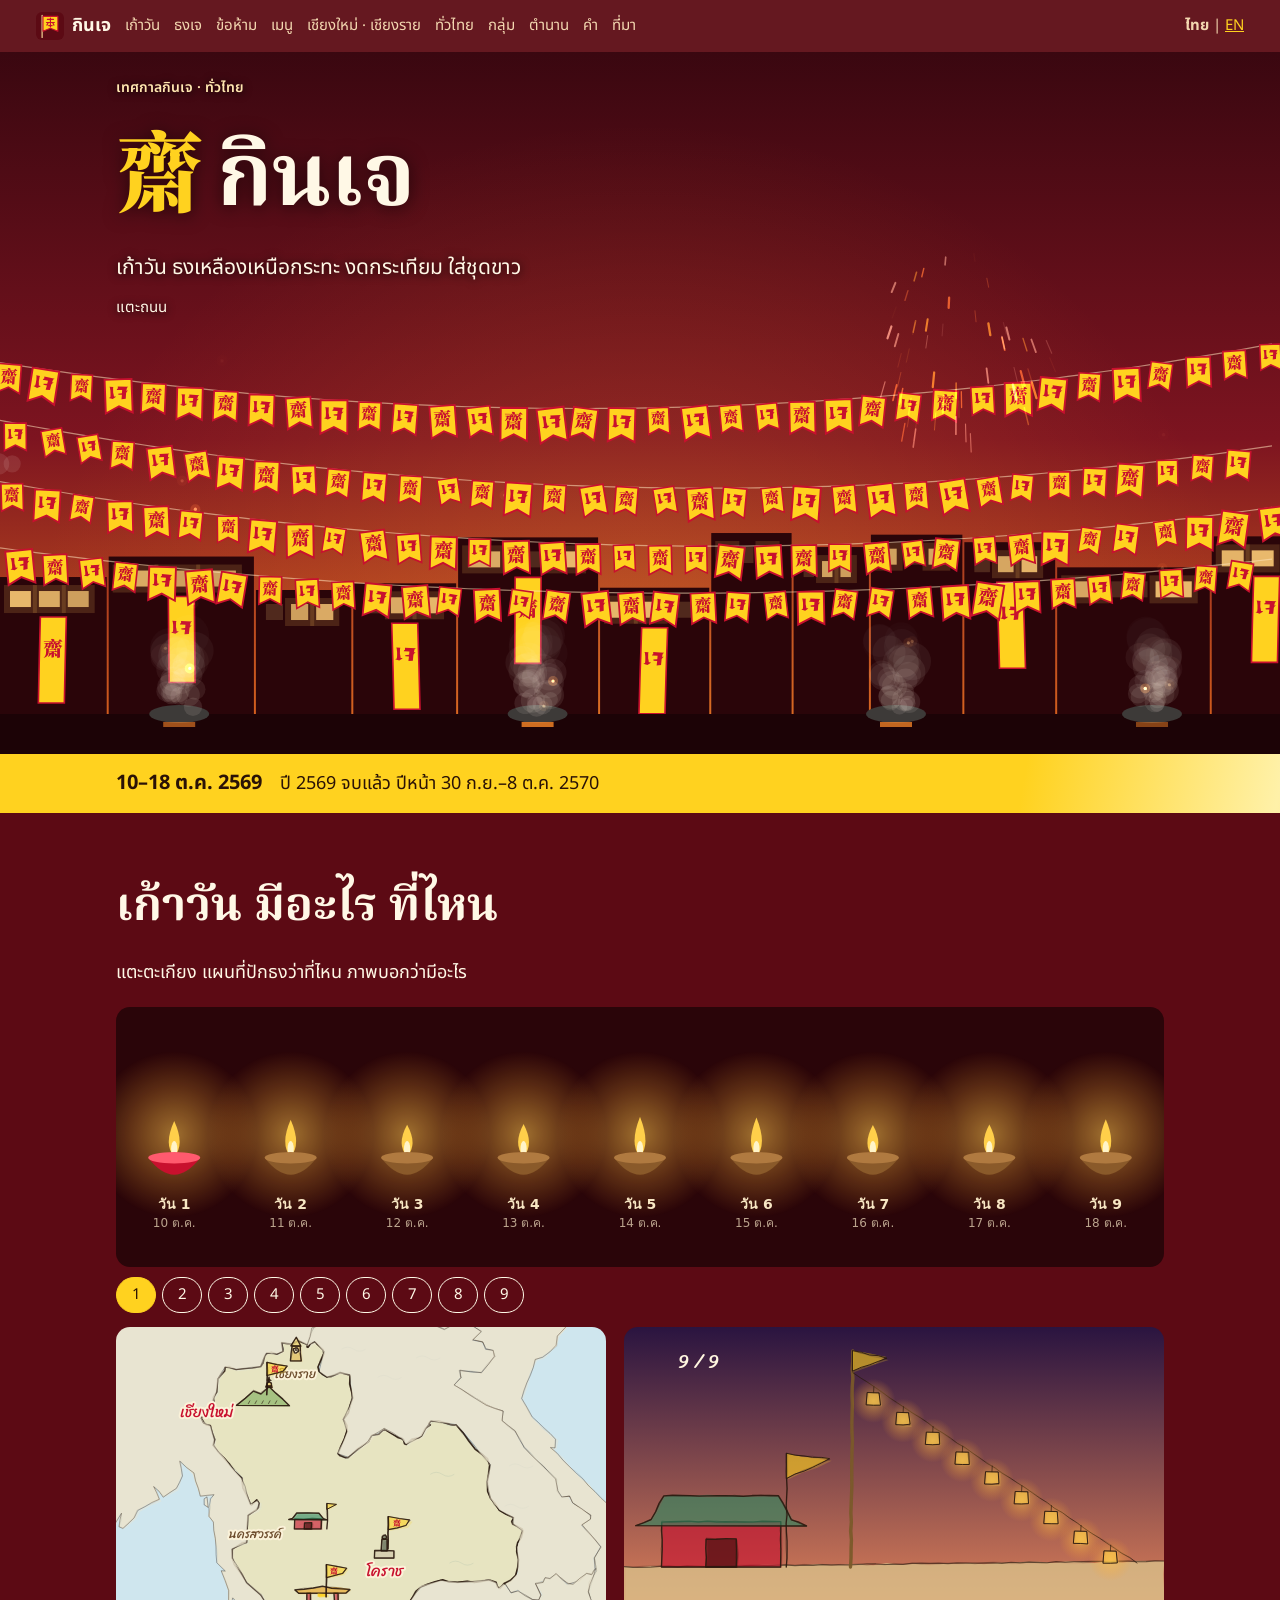
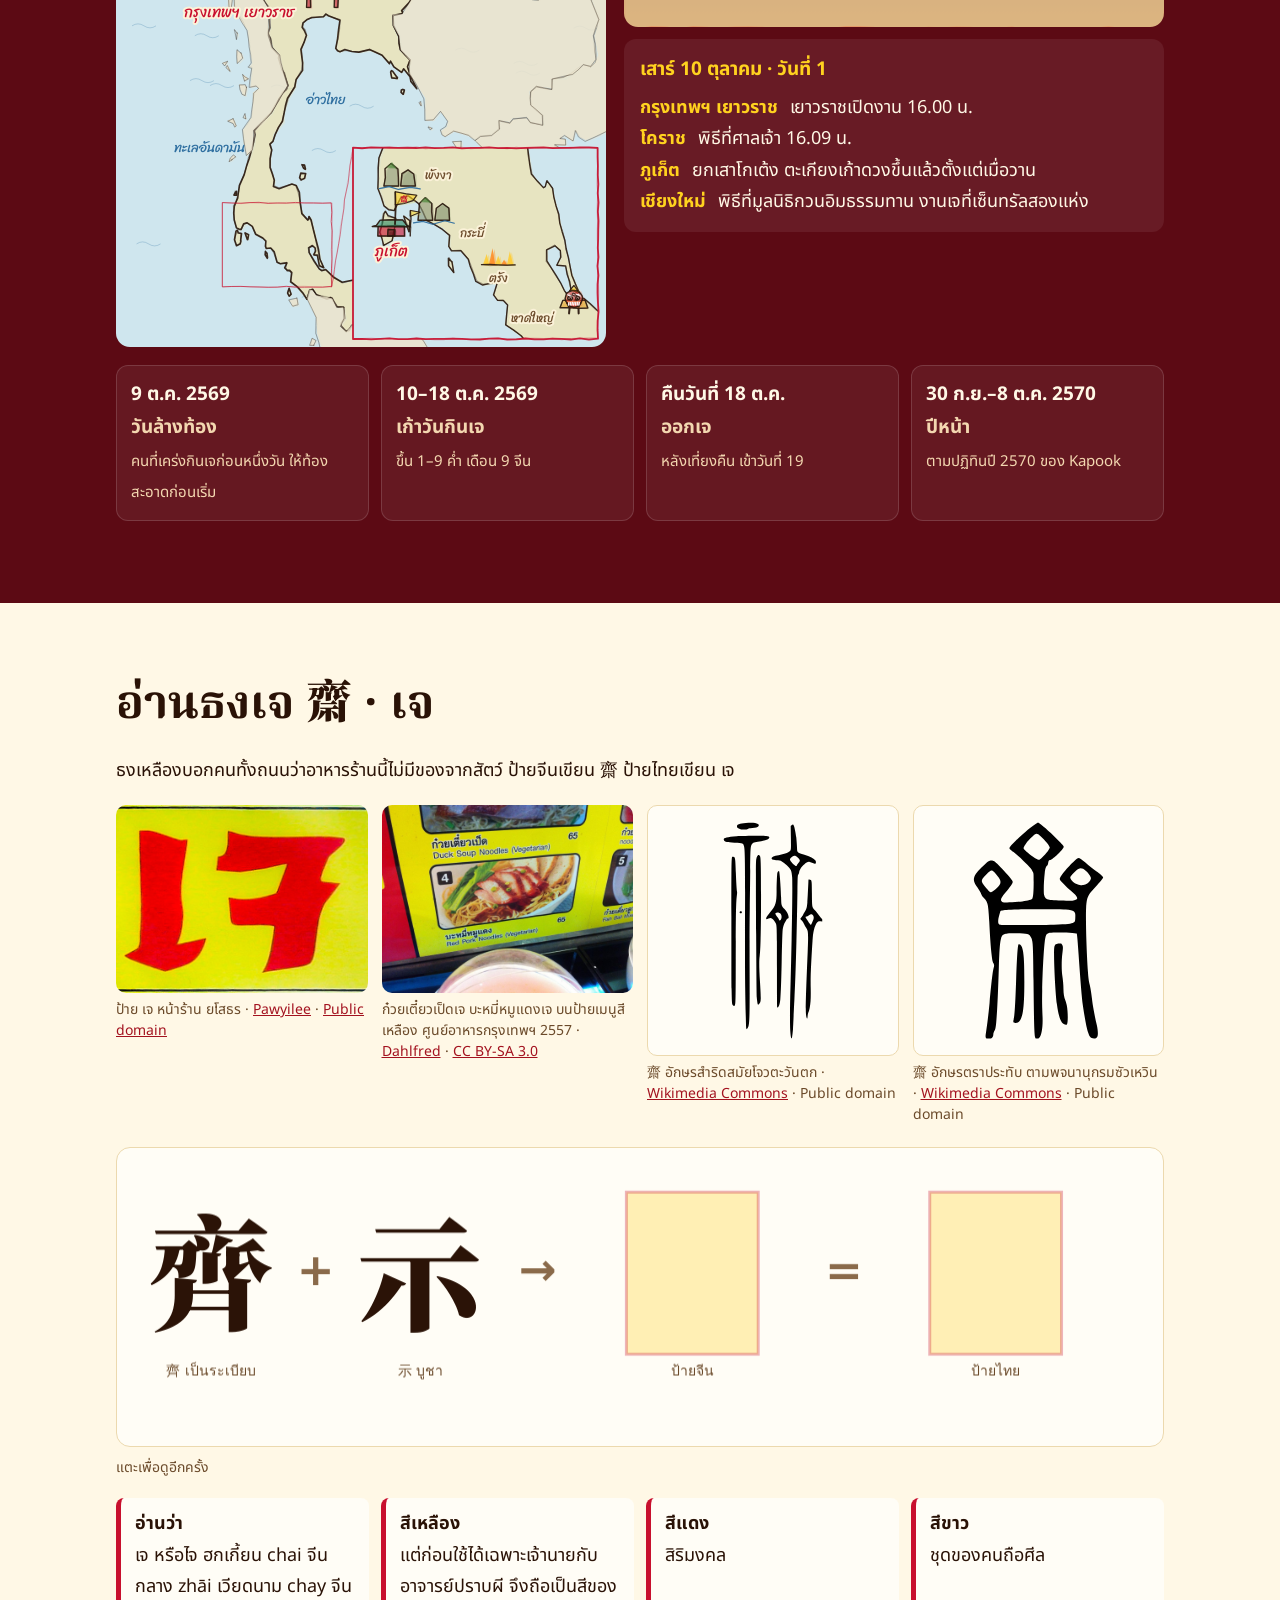
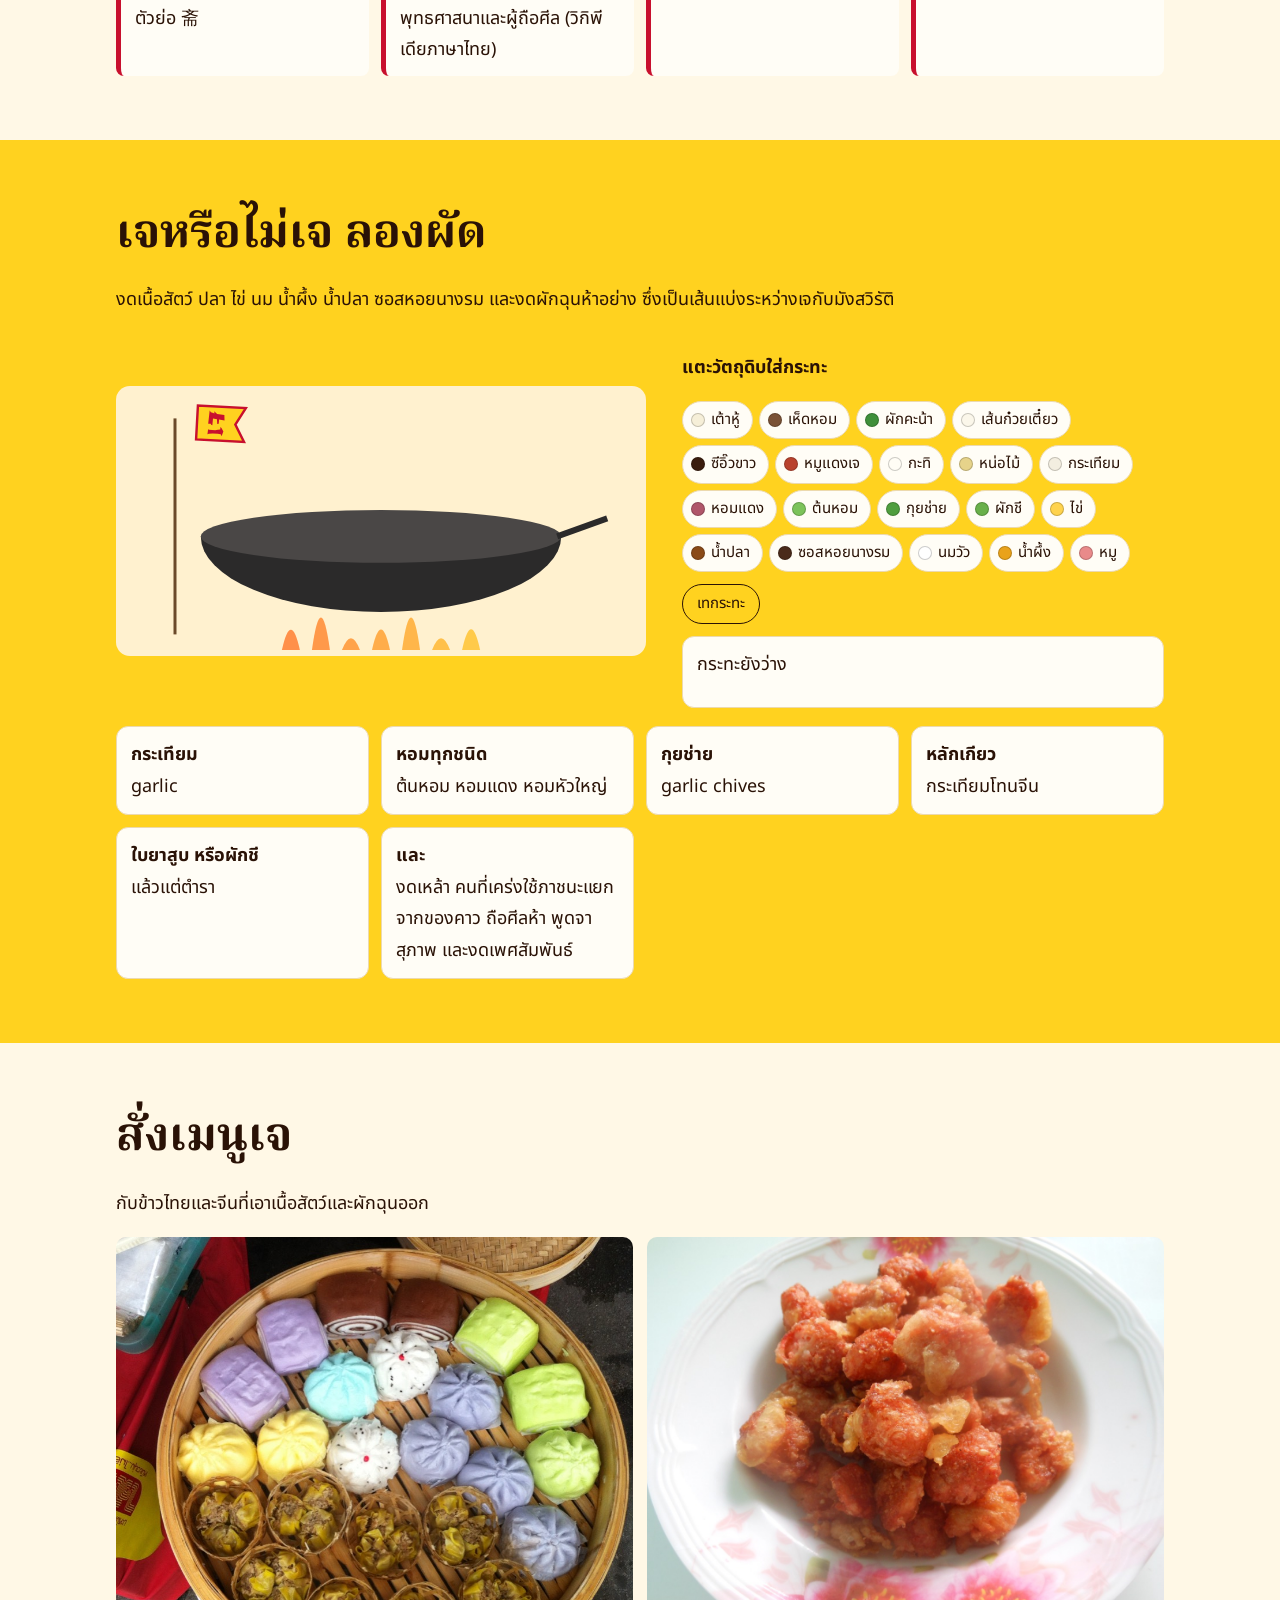
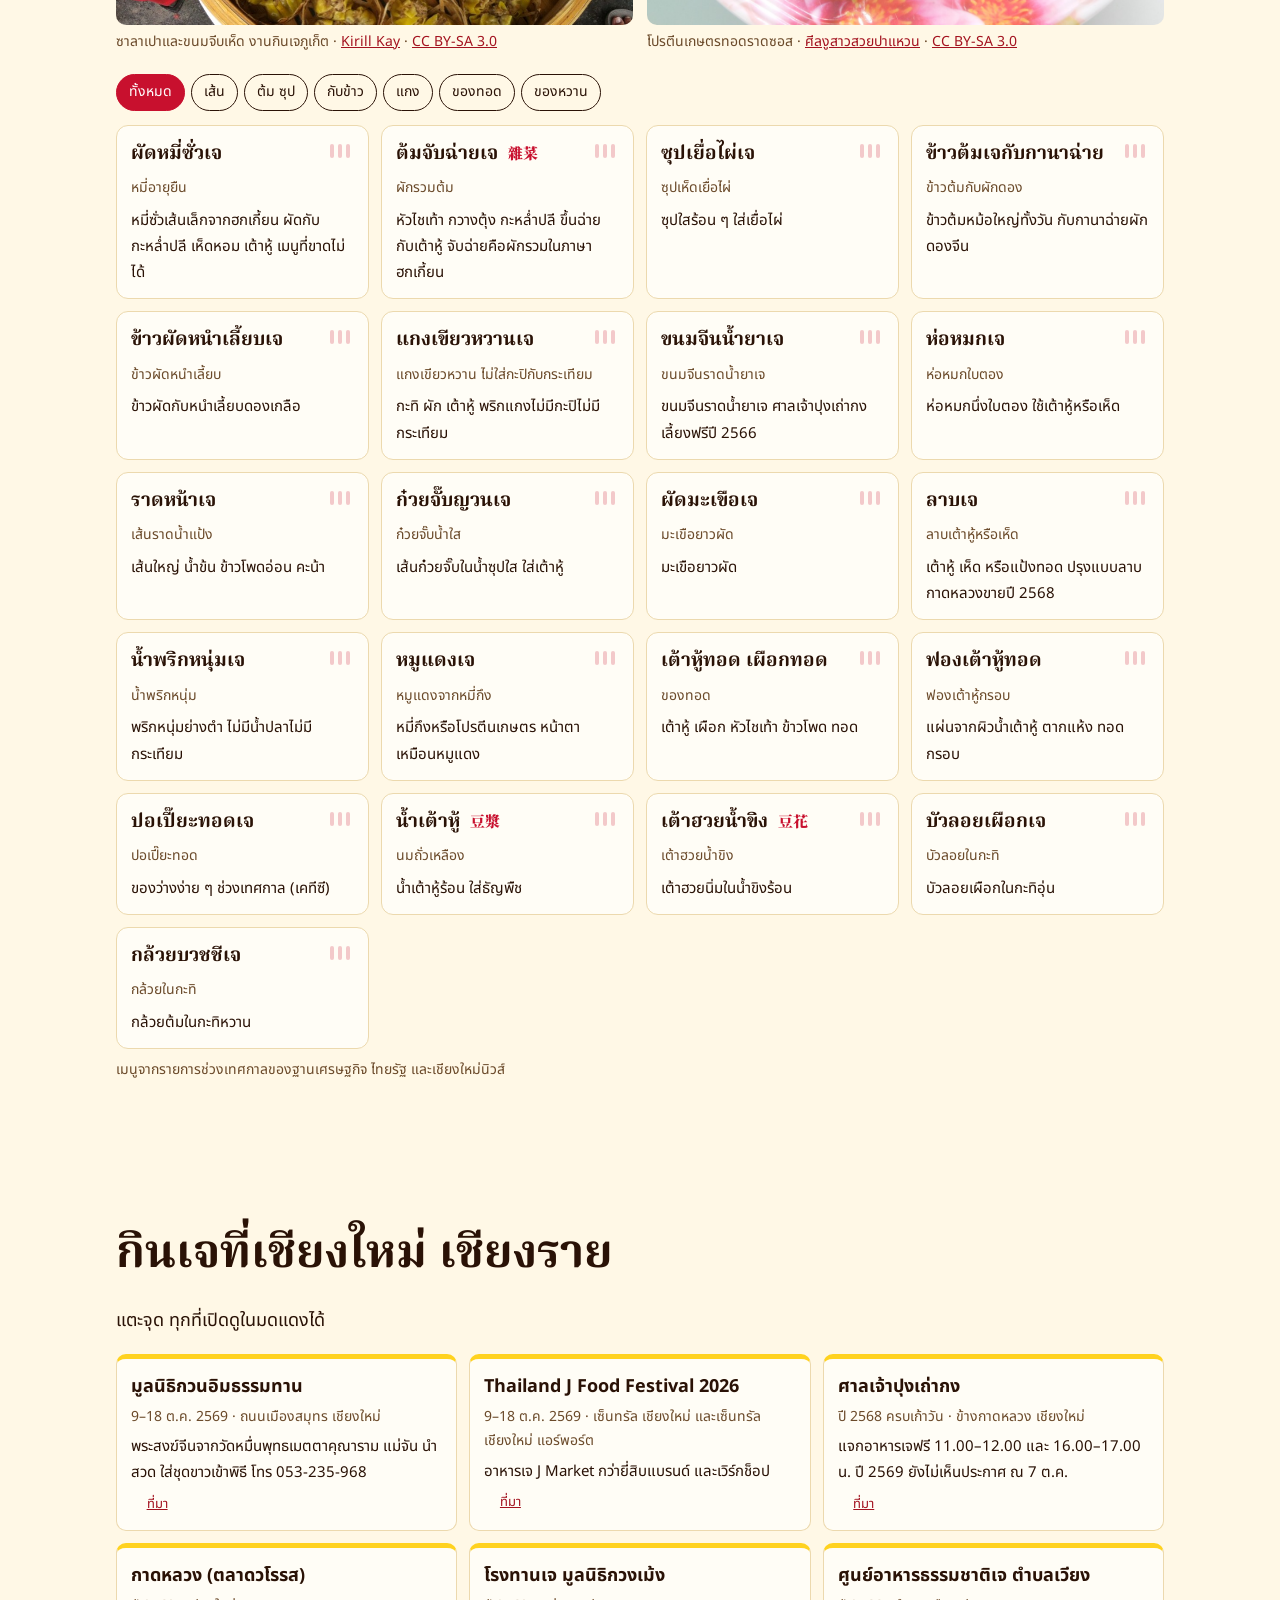
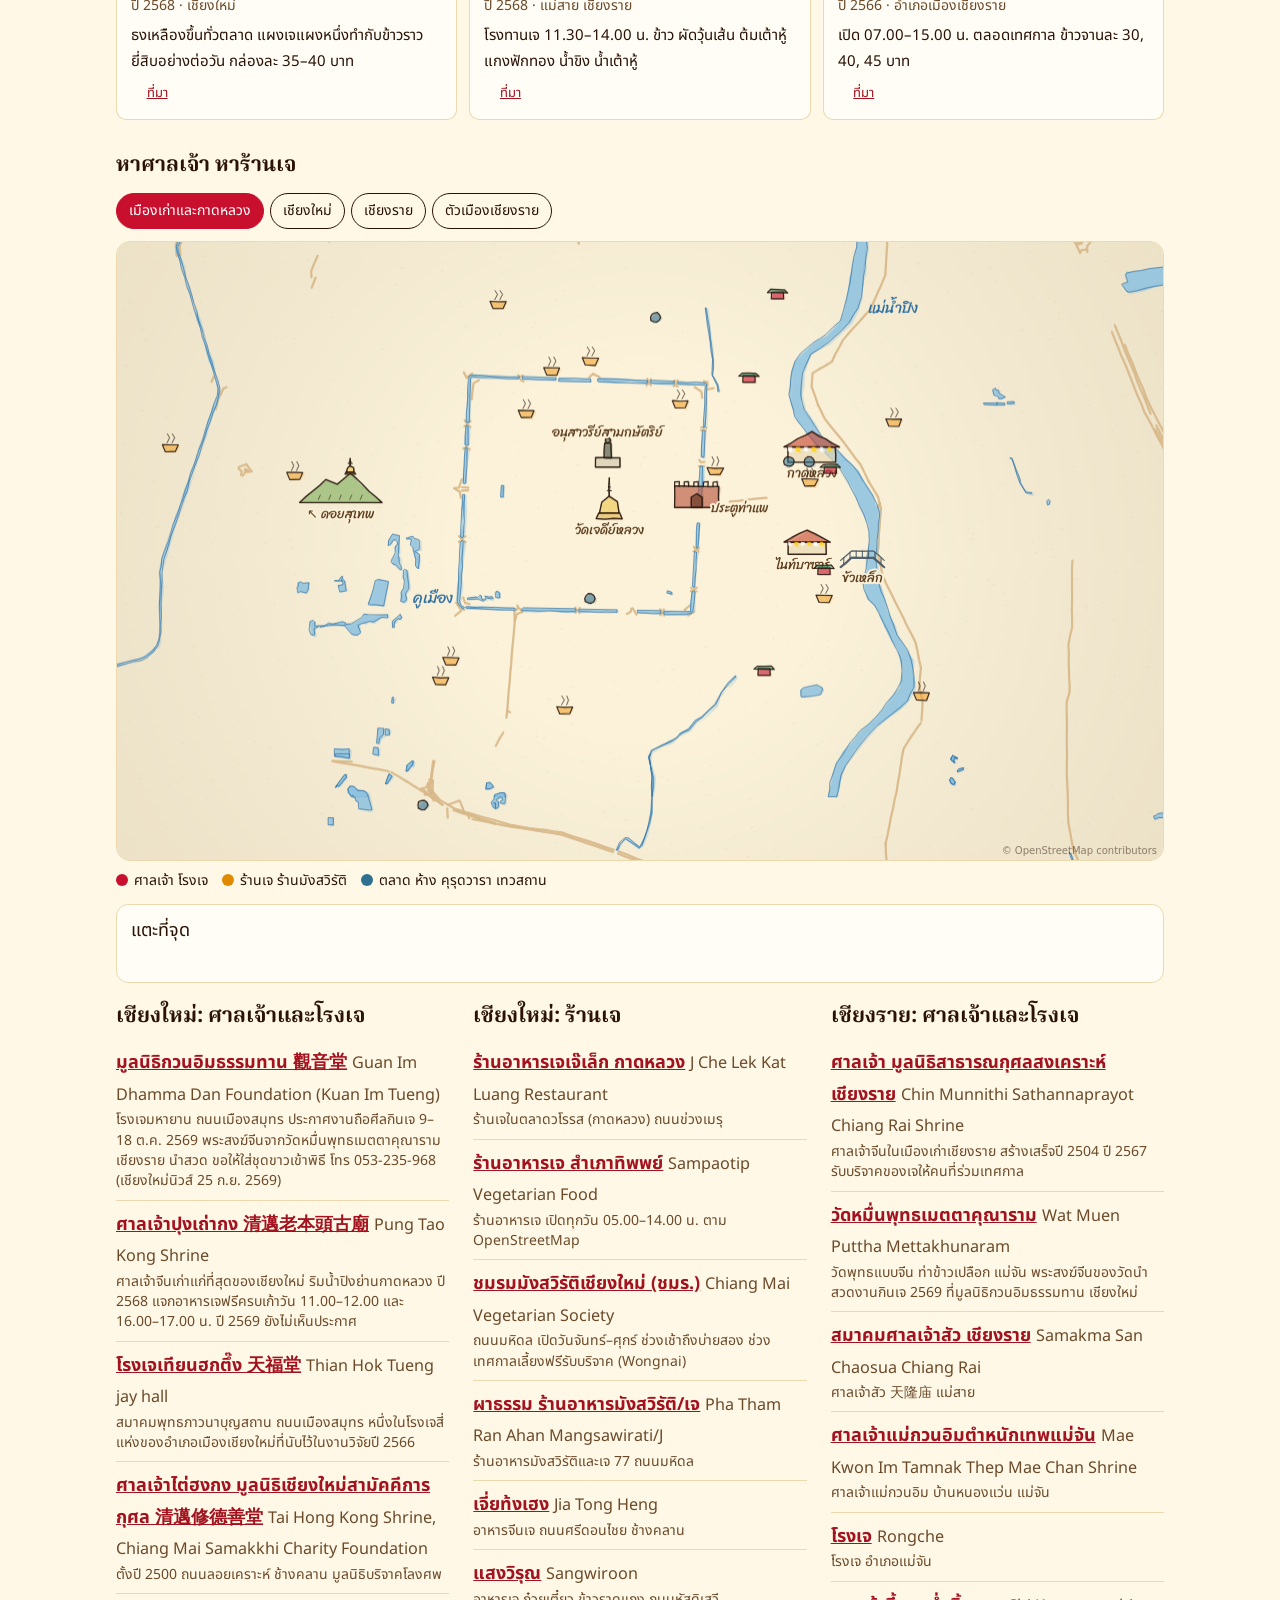
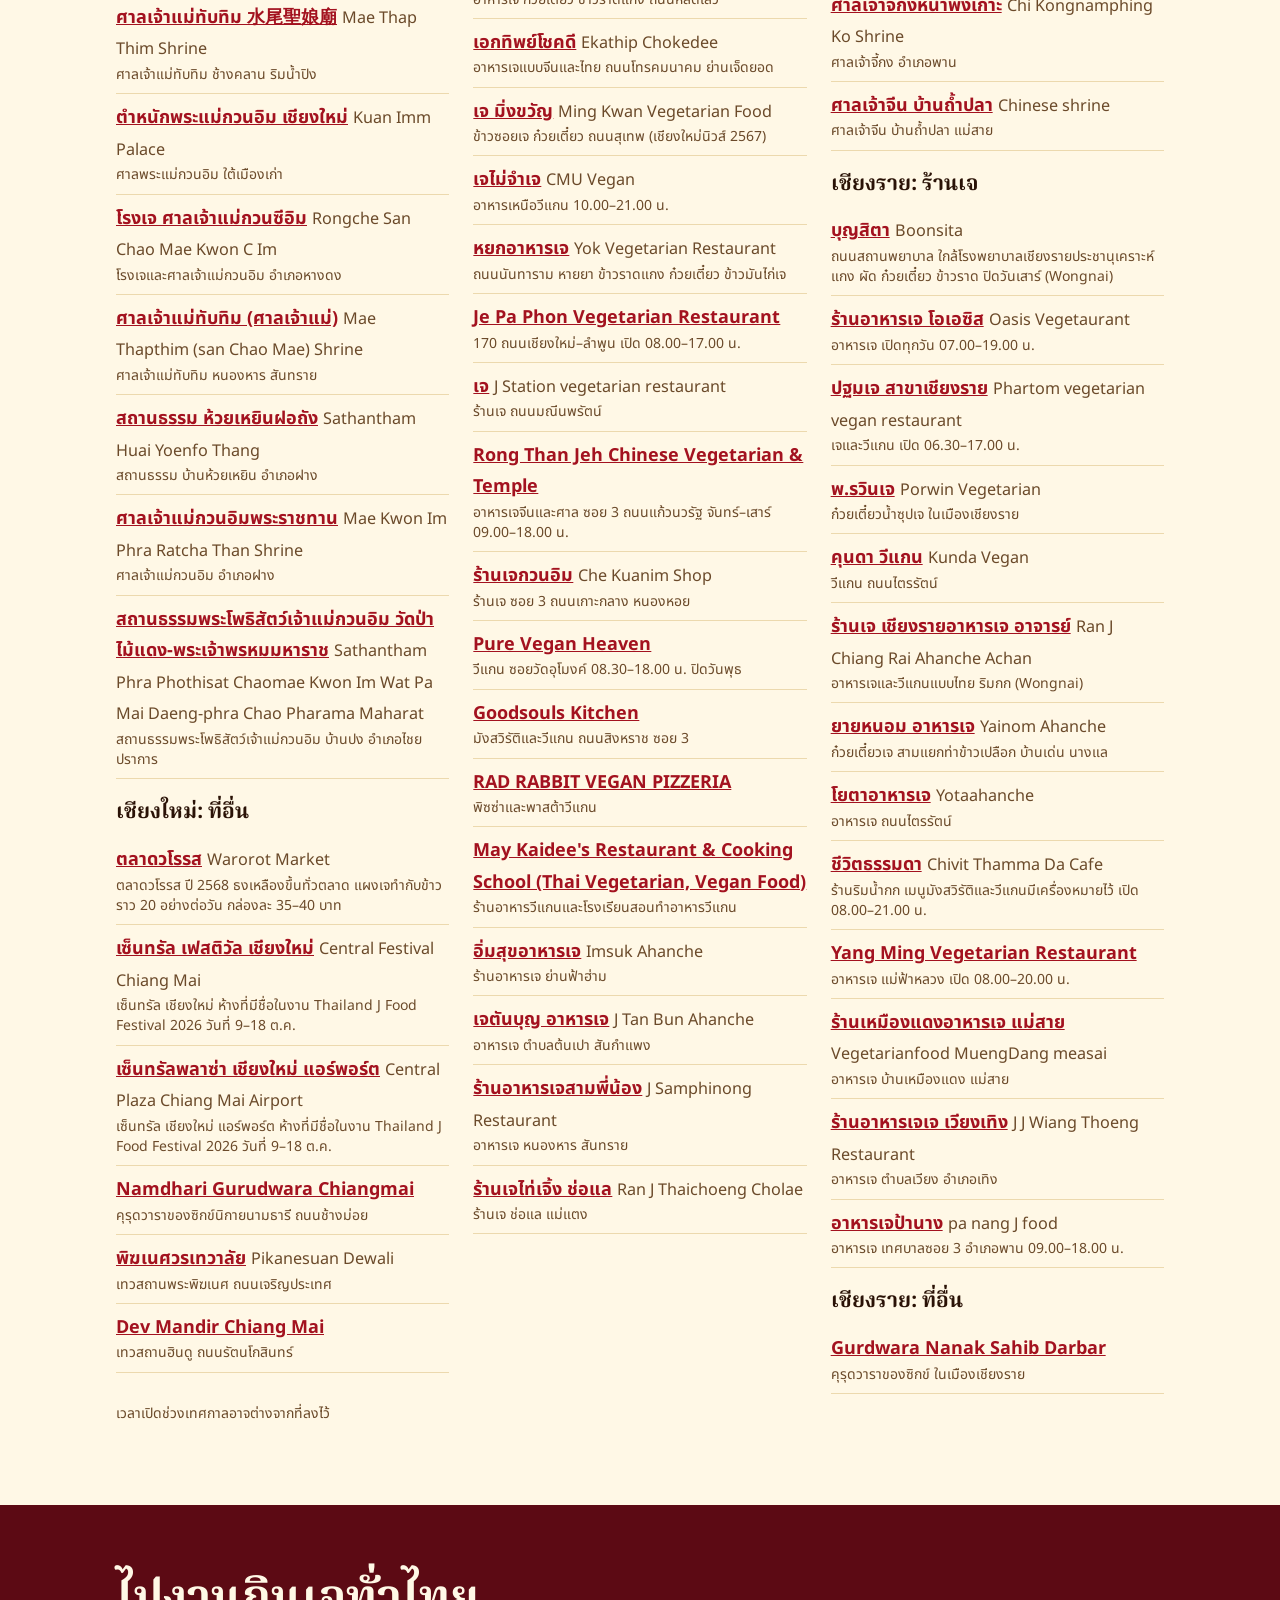
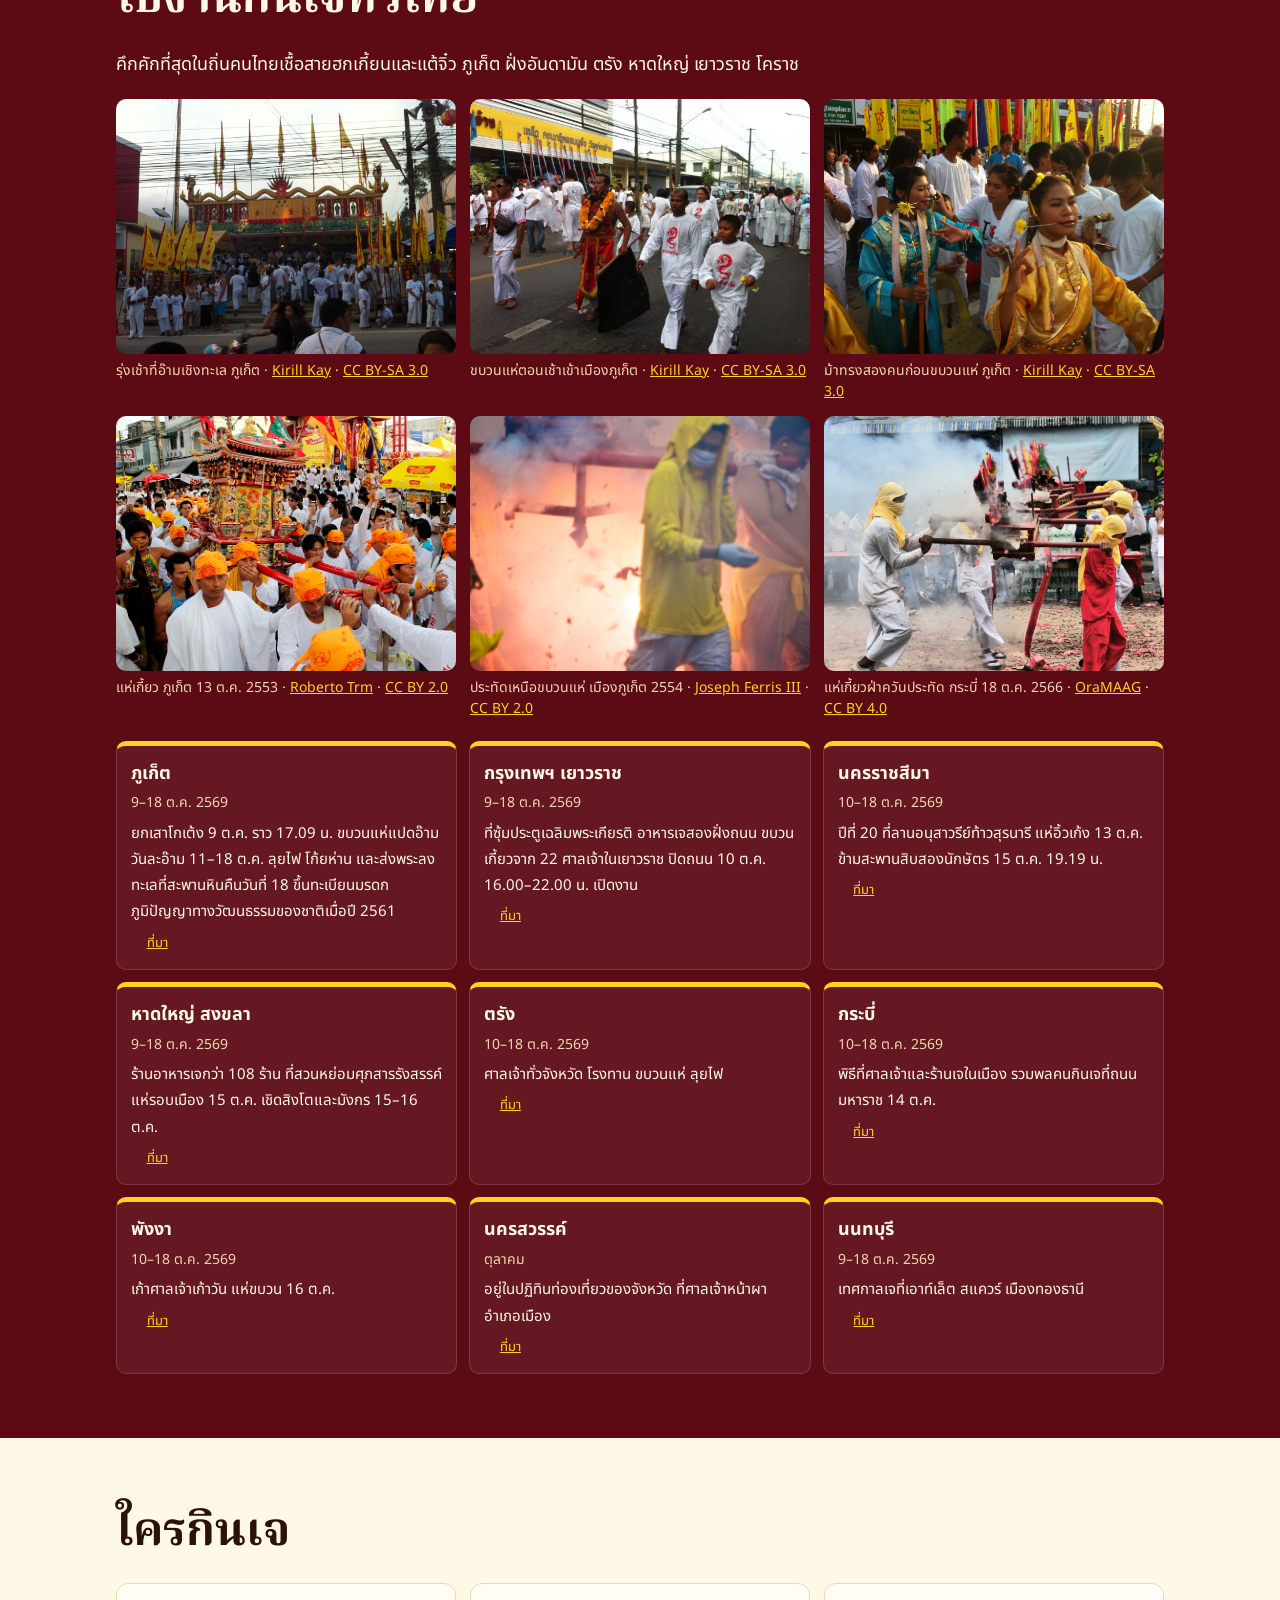
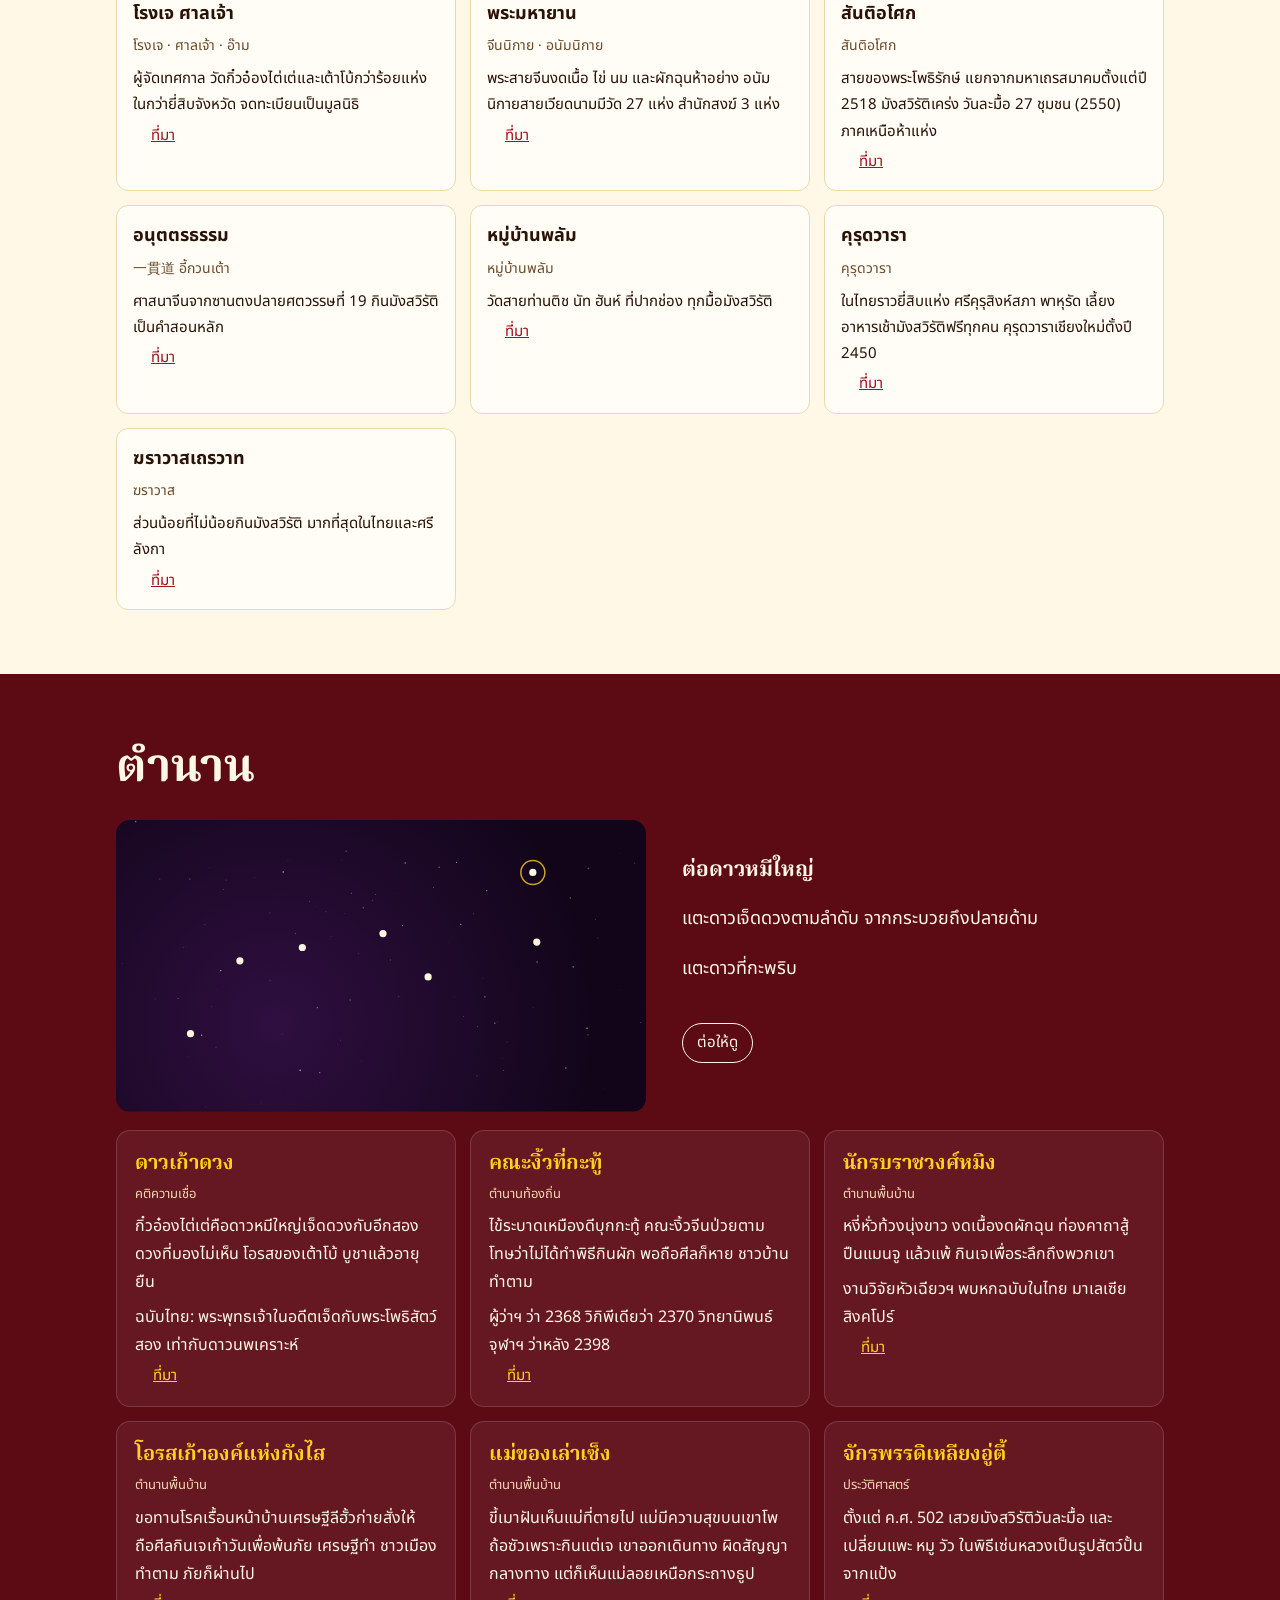
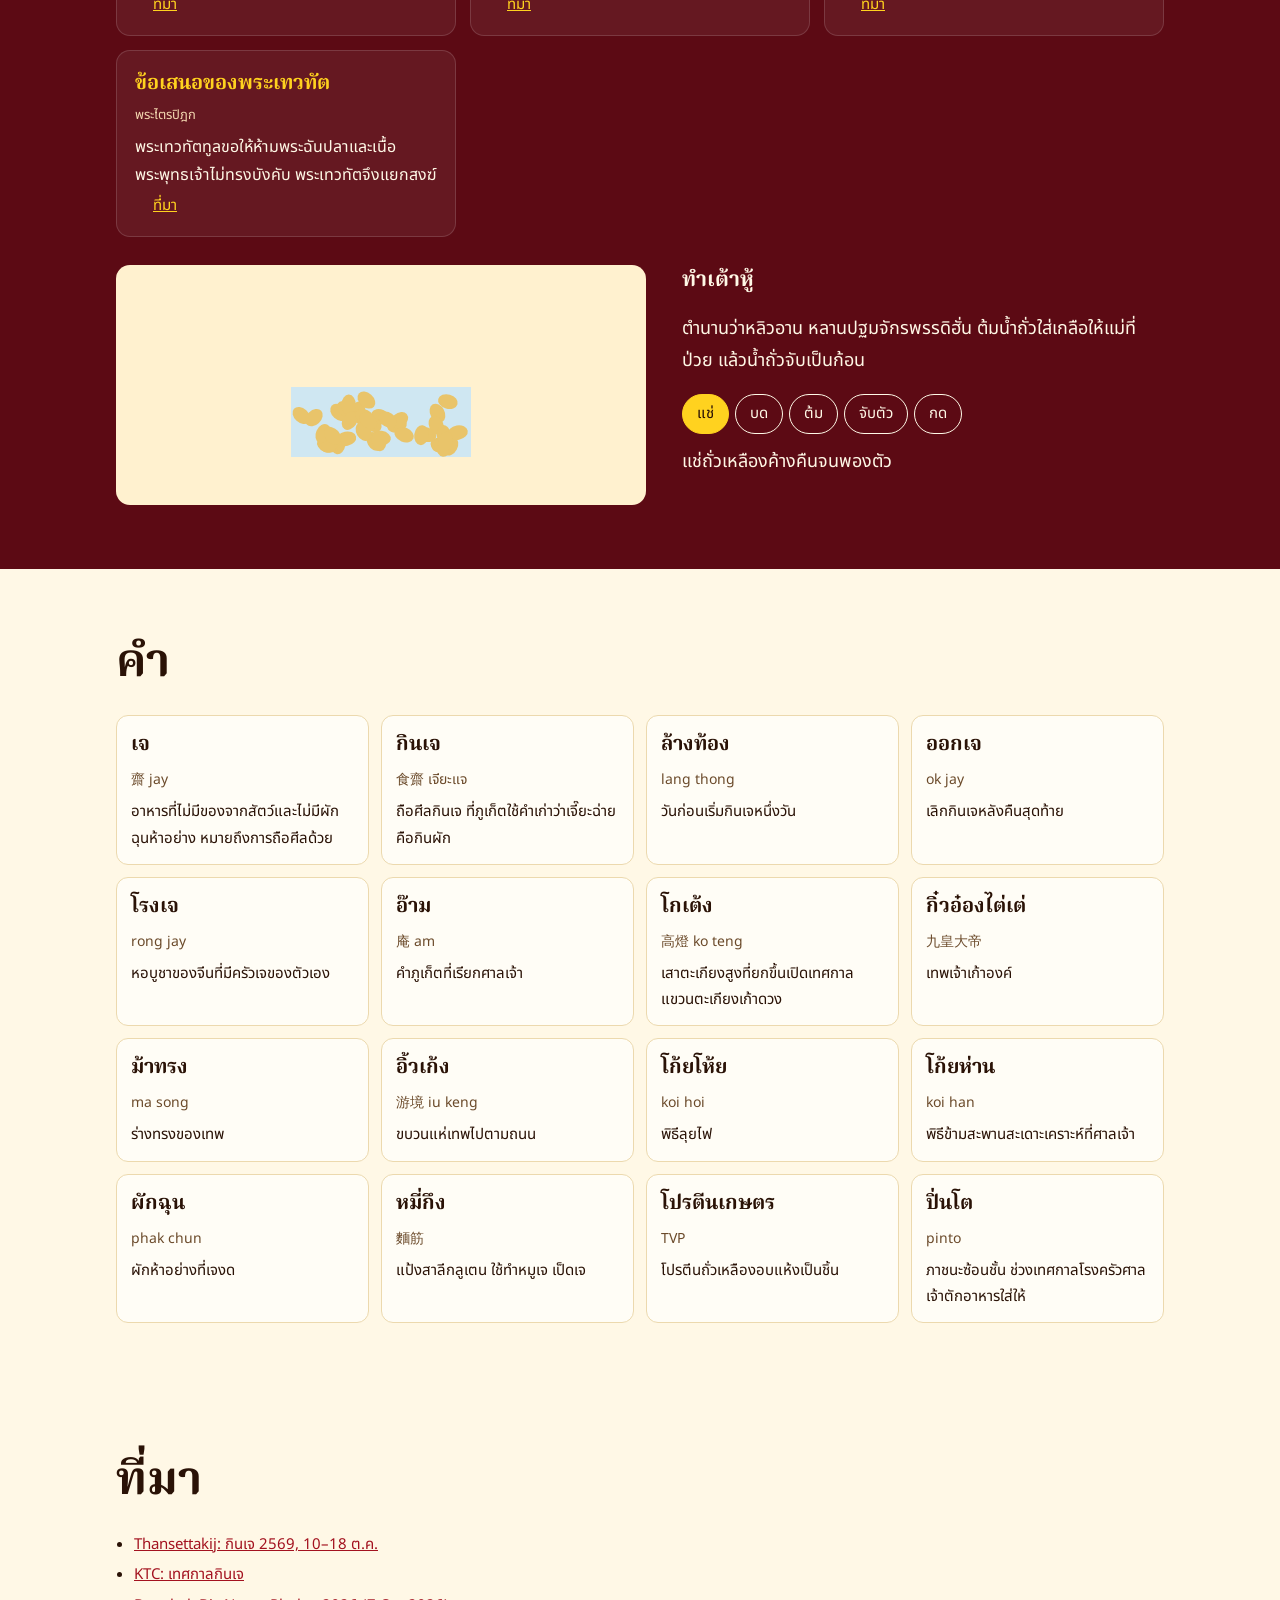
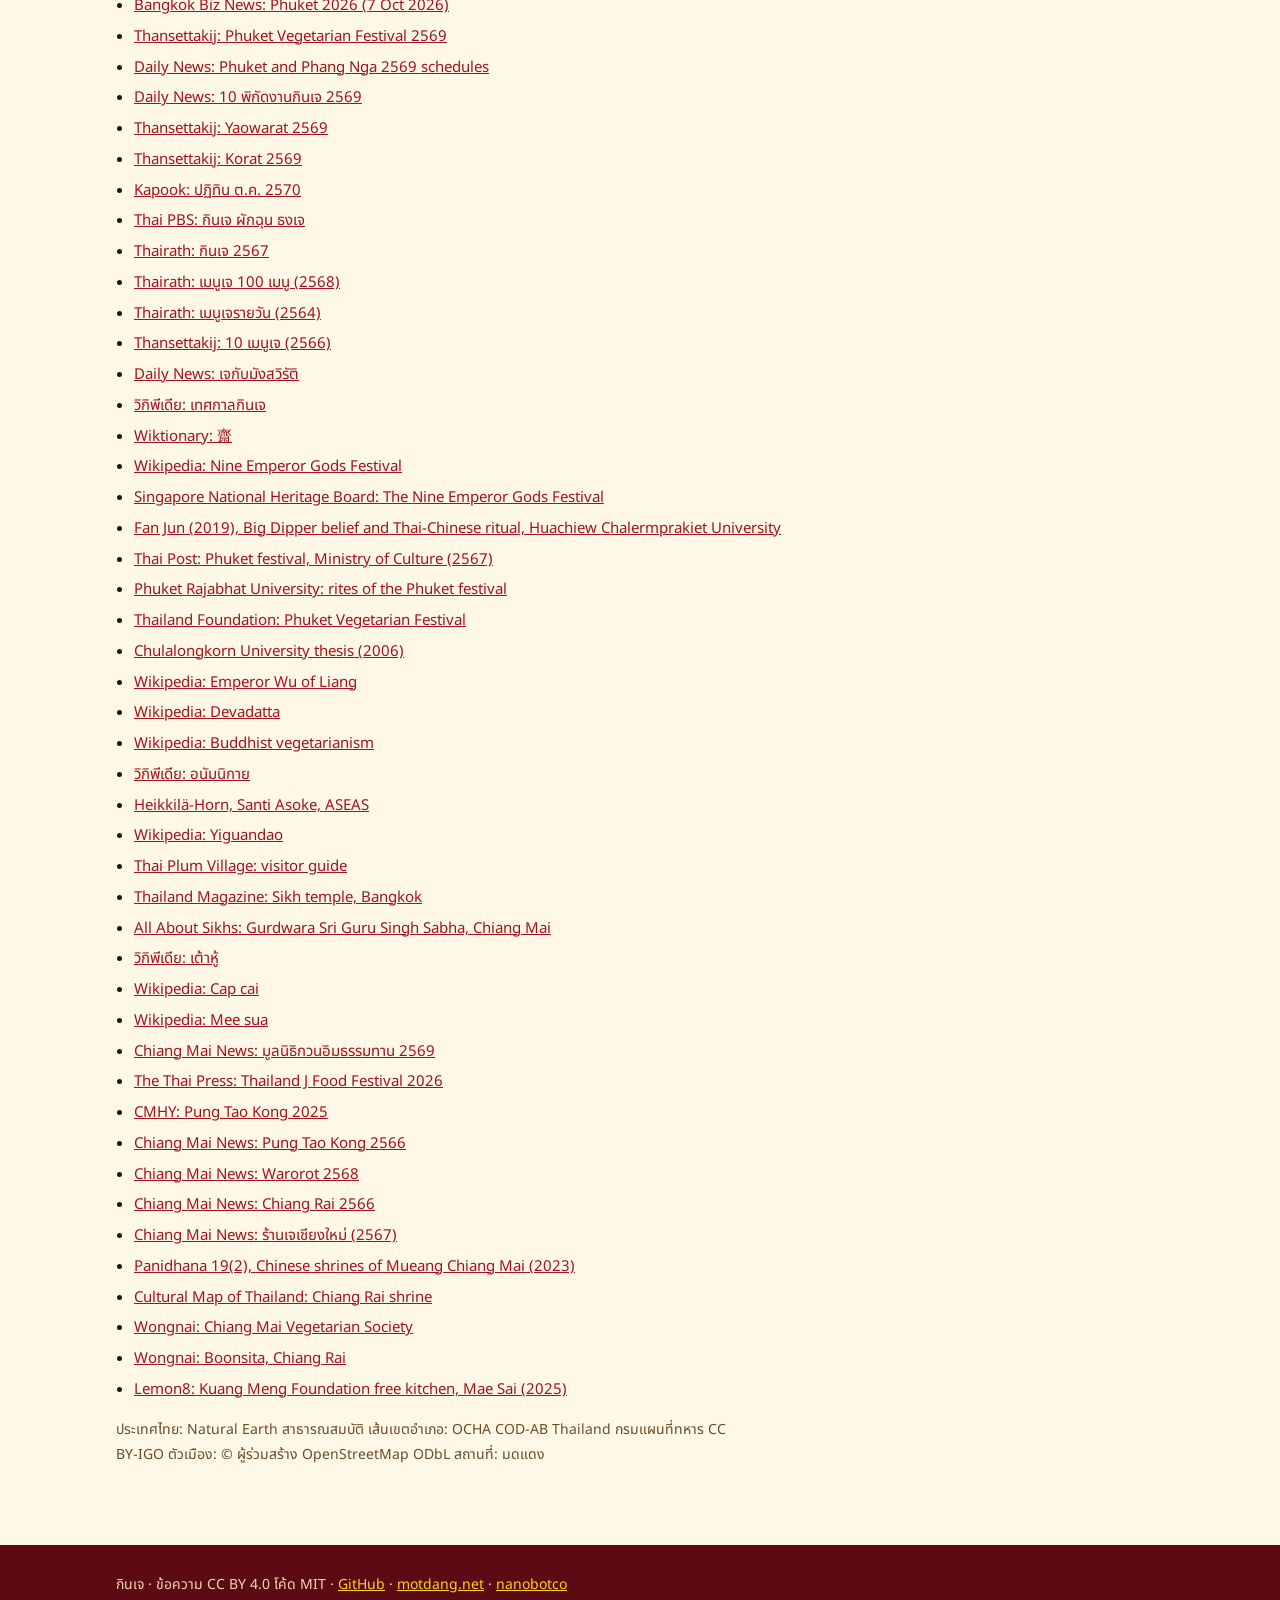
==== commit b6839f24: "More spark: firecrackers, confetti and fireworks on the site and in the reel Site: the street fires " ====
--- a/docs/th/index.html
+++ b/docs/th/index.html
@@ -195,6 +195,27 @@
 #scenecv{margin-bottom:10px}
 #mapcv{background:#fbf2d9}
 .lampbox p b{display:inline;font-size:inherit;margin-right:.35em}
+/* motion */
+@keyframes rise{from{opacity:0;transform:translateY(28px) scale(.96)}to{opacity:1;transform:none}}
+@keyframes zhglow{from{text-shadow:0 0 14px rgba(255,190,0,.45),0 2px 18px rgba(0,0,0,.6)}to{text-shadow:0 0 34px rgba(255,200,40,.95),0 0 70px rgba(255,120,0,.5),0 2px 18px rgba(0,0,0,.6)}}
+@keyframes stamp{0%{opacity:0;transform:scale(2.4) rotate(-12deg)}60%{opacity:1;transform:scale(.92) rotate(3deg)}100%{transform:none}}
+@keyframes shimmer{from{background-position:-200% 0}to{background-position:200% 0}}
+.hero-t .kick{animation:rise .6s .1s cubic-bezier(.2,1.2,.4,1) both}
+.hero-t h1{animation:rise .8s .2s cubic-bezier(.2,1.3,.4,1) both}
+.hero-t h1 .zh{display:inline-block;animation:stamp .7s .45s cubic-bezier(.3,1.4,.5,1) both,zhglow 2.4s 1.2s ease-in-out infinite alternate}
+.hero-t .lede{animation:rise .7s .5s ease-out both}
+.hero-t .hint{animation:rise .7s .8s ease-out both}
+.nowbar{background:linear-gradient(100deg,var(--yel) 40%,#fff1a8 50%,var(--yel) 60%) 0 0/200% 100%;animation:shimmer 5s linear infinite}
+.pill,.chip{transition:transform .18s cubic-bezier(.3,1.6,.5,1),background .2s,color .2s,box-shadow .2s}
+.pill:hover,.chip:hover{transform:translateY(-2px);box-shadow:0 4px 12px rgba(92,10,20,.18)}
+.pill:active,.chip:active{transform:scale(.92)}
+.chip[aria-pressed=true]{animation:stamp .35s cubic-bezier(.3,1.5,.5,1)}
+.dates div,.rules div,.dish,.ev div,.groups div,.flagfacts div{transition:transform .25s cubic-bezier(.3,1.4,.5,1),box-shadow .25s}
+.dates div:hover,.rules div:hover,.dish:hover,.ev div:hover,.groups div:hover,.flagfacts div:hover{transform:translateY(-4px) rotate(-.4deg);box-shadow:0 10px 24px rgba(92,10,20,.14)}
+html.rv .rvx{opacity:0;transform:translateY(34px);transition:opacity .7s ease-out,transform .8s cubic-bezier(.2,1.1,.3,1)}
+html.rv .rvx.on{opacity:1;transform:none}
+html.card *{animation:none!important}
+@media (prefers-reduced-motion:reduce){*{animation:none!important;transition:none!important}html.rv .rvx{opacity:1;transform:none}}
 </style>
 </head><body>
 <header class="top"><div class="in"><a class="brand" href="#top"><img src="../icon.svg" width="28" height="28" alt=""><span>กินเจ</span></a>
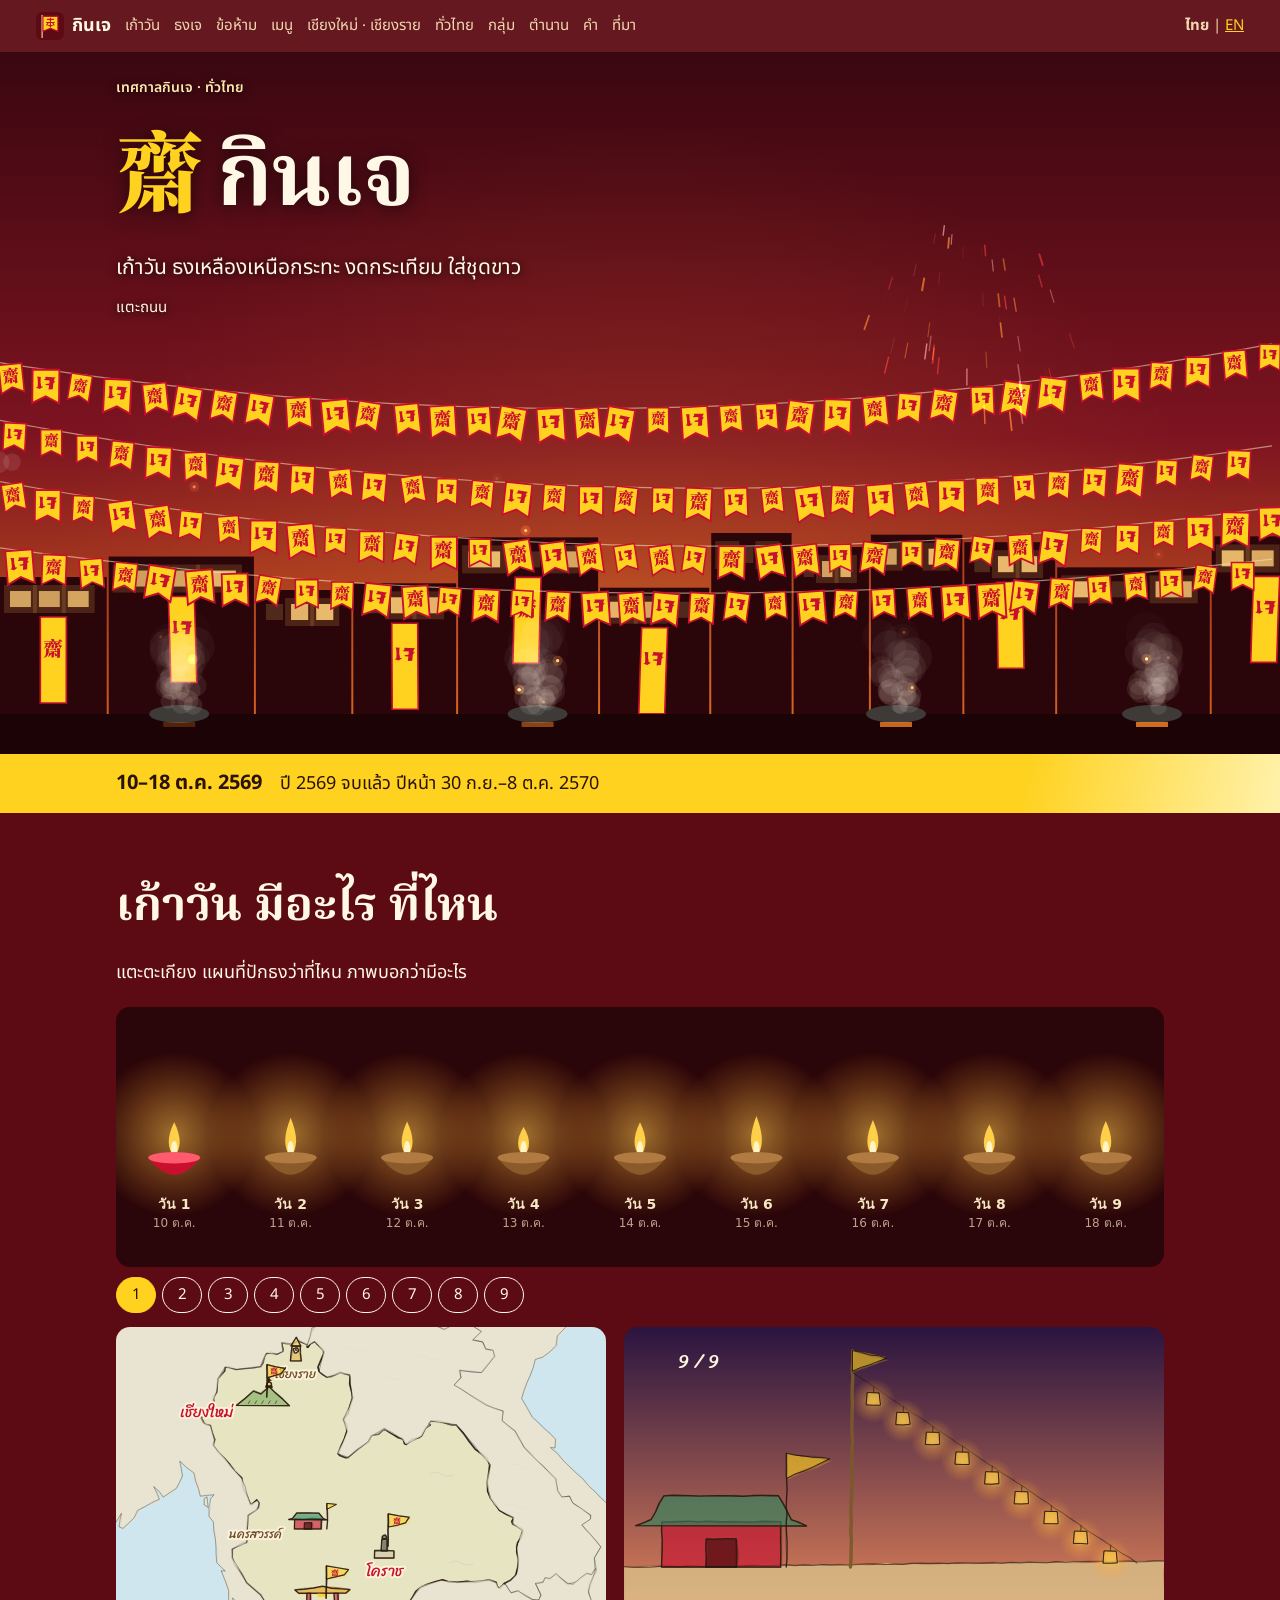
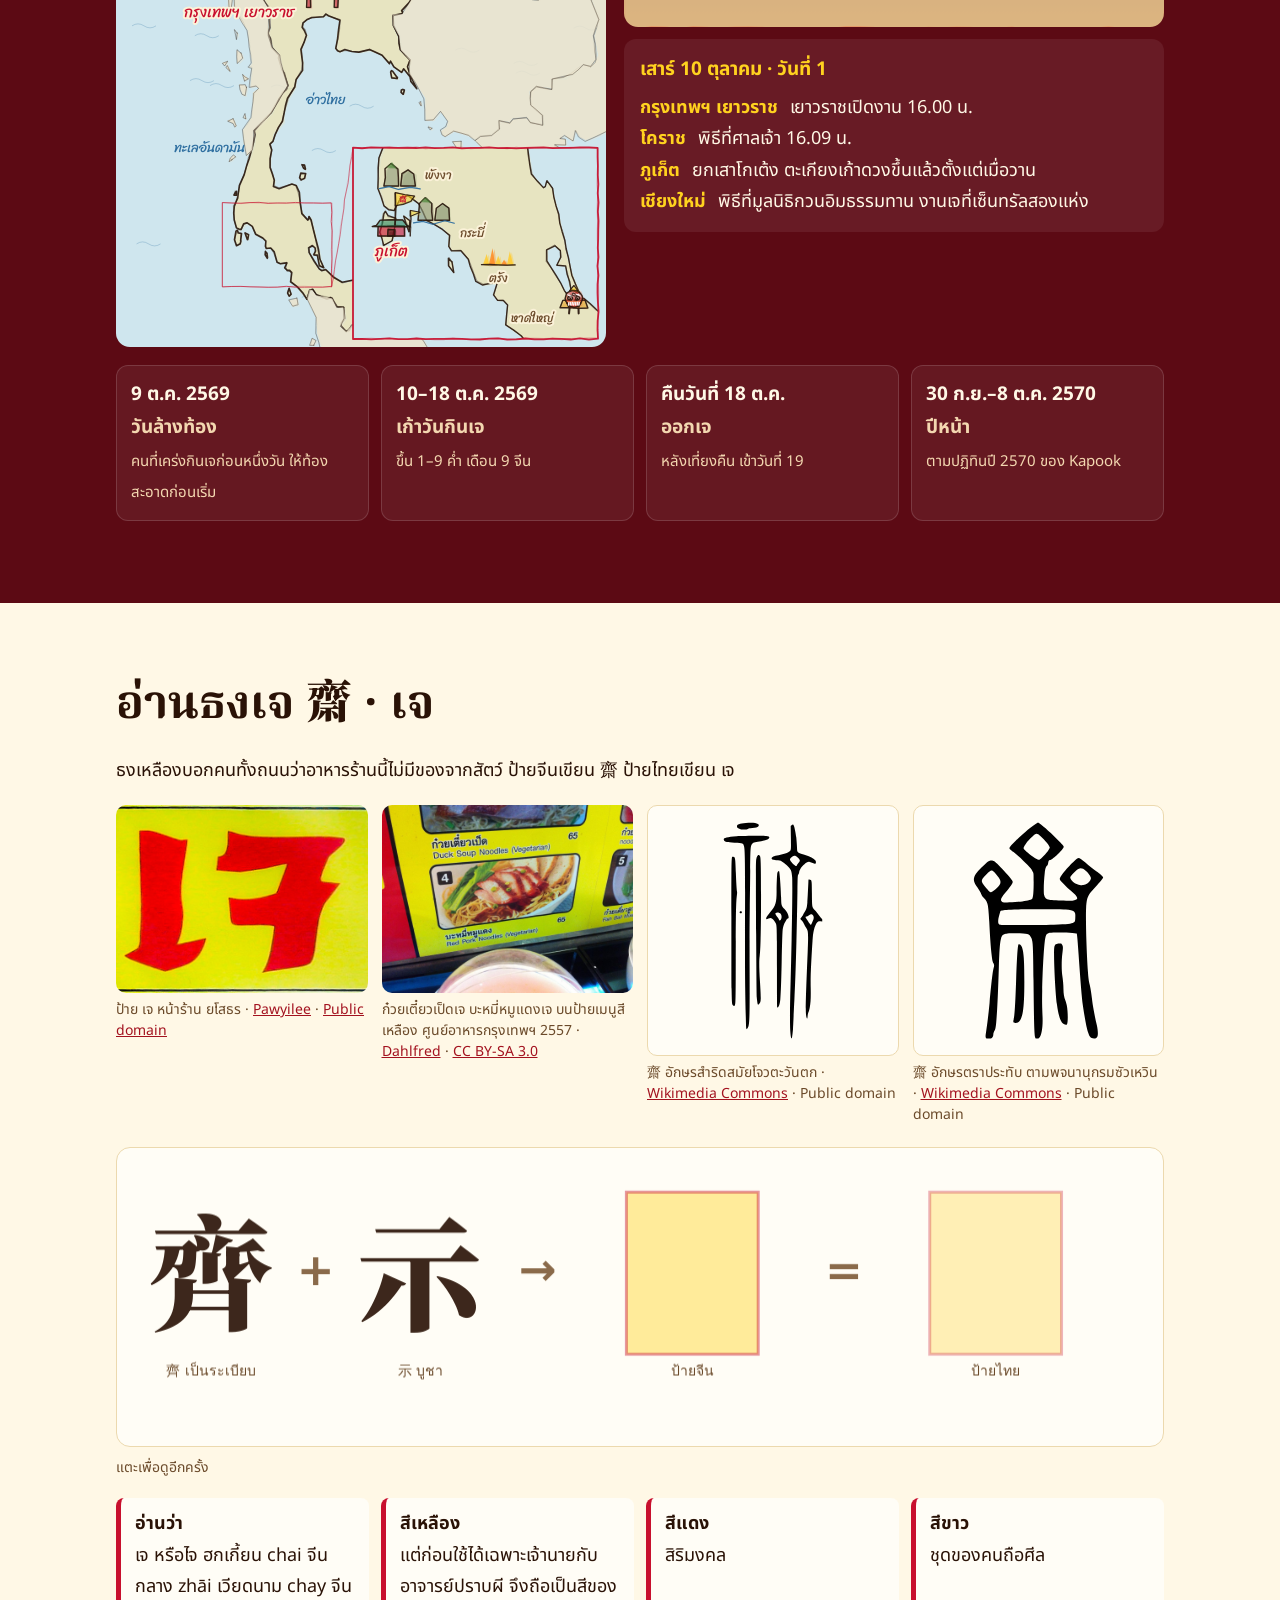
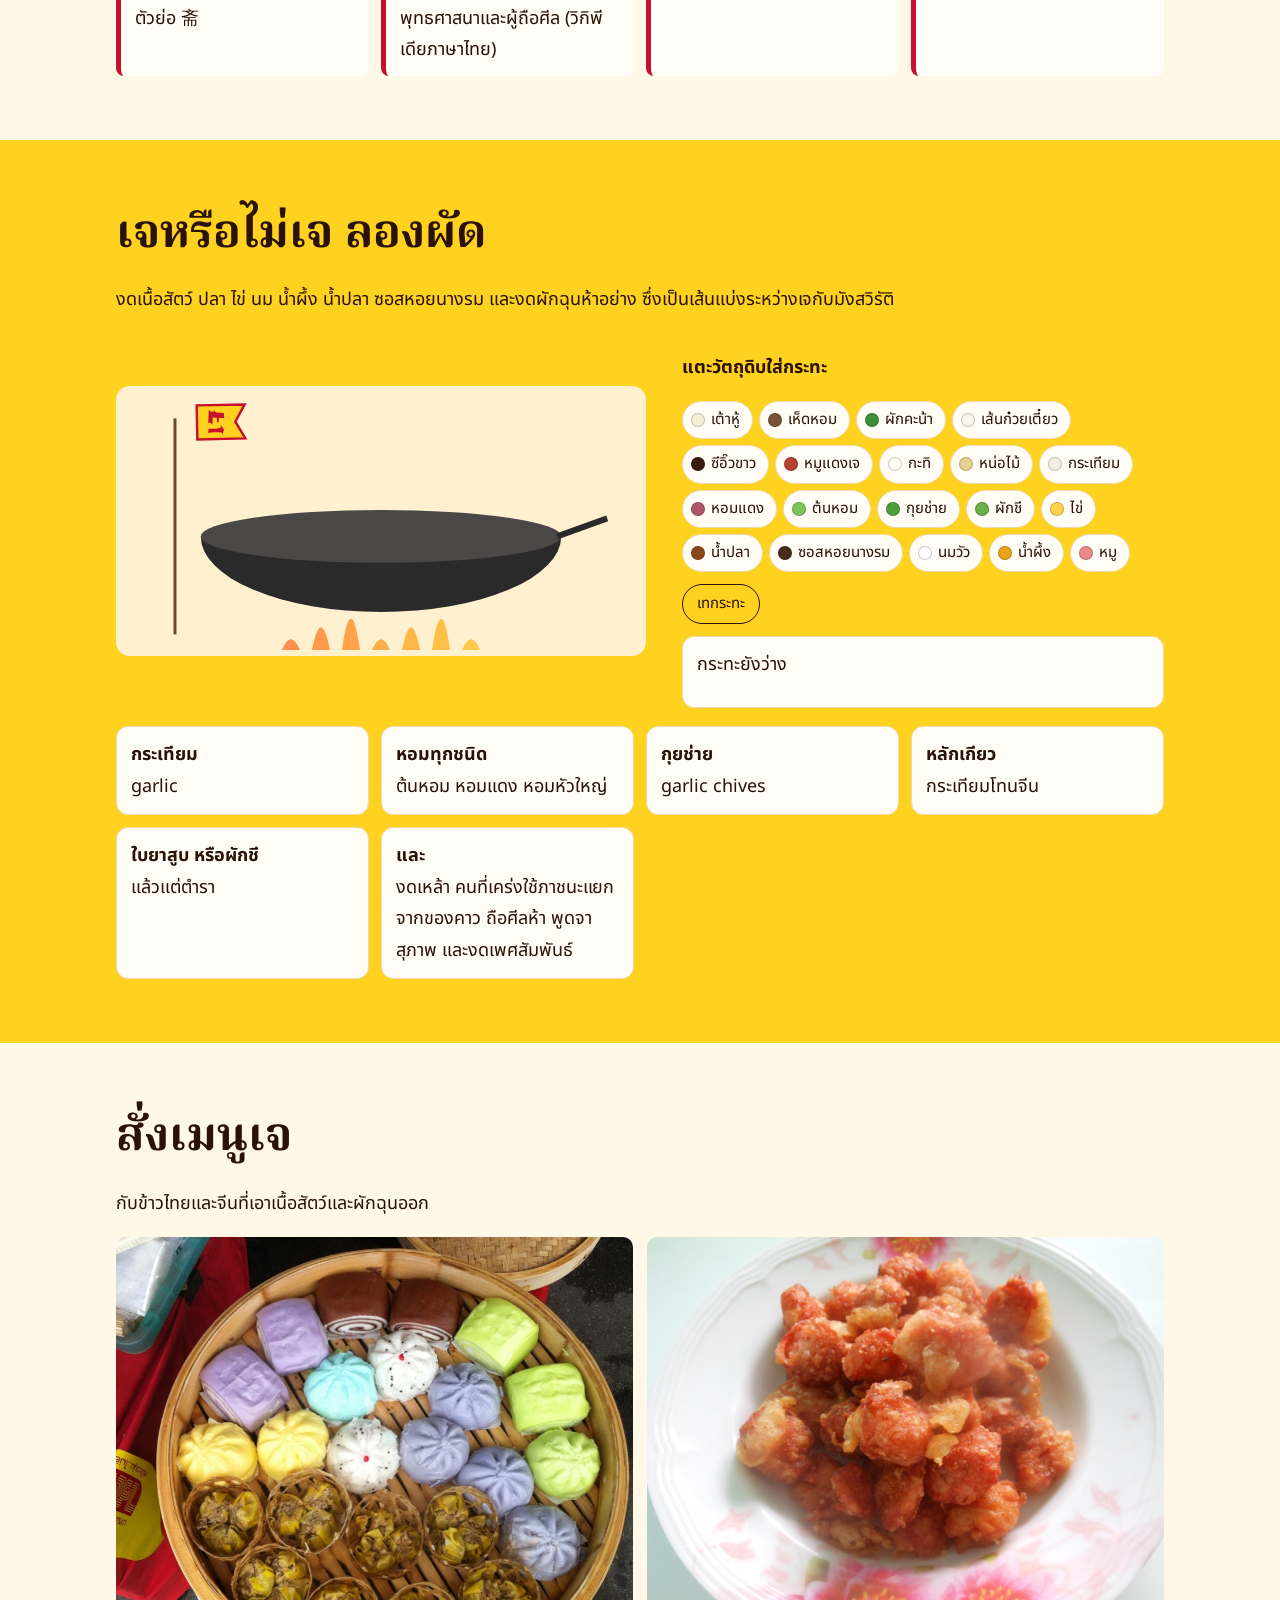
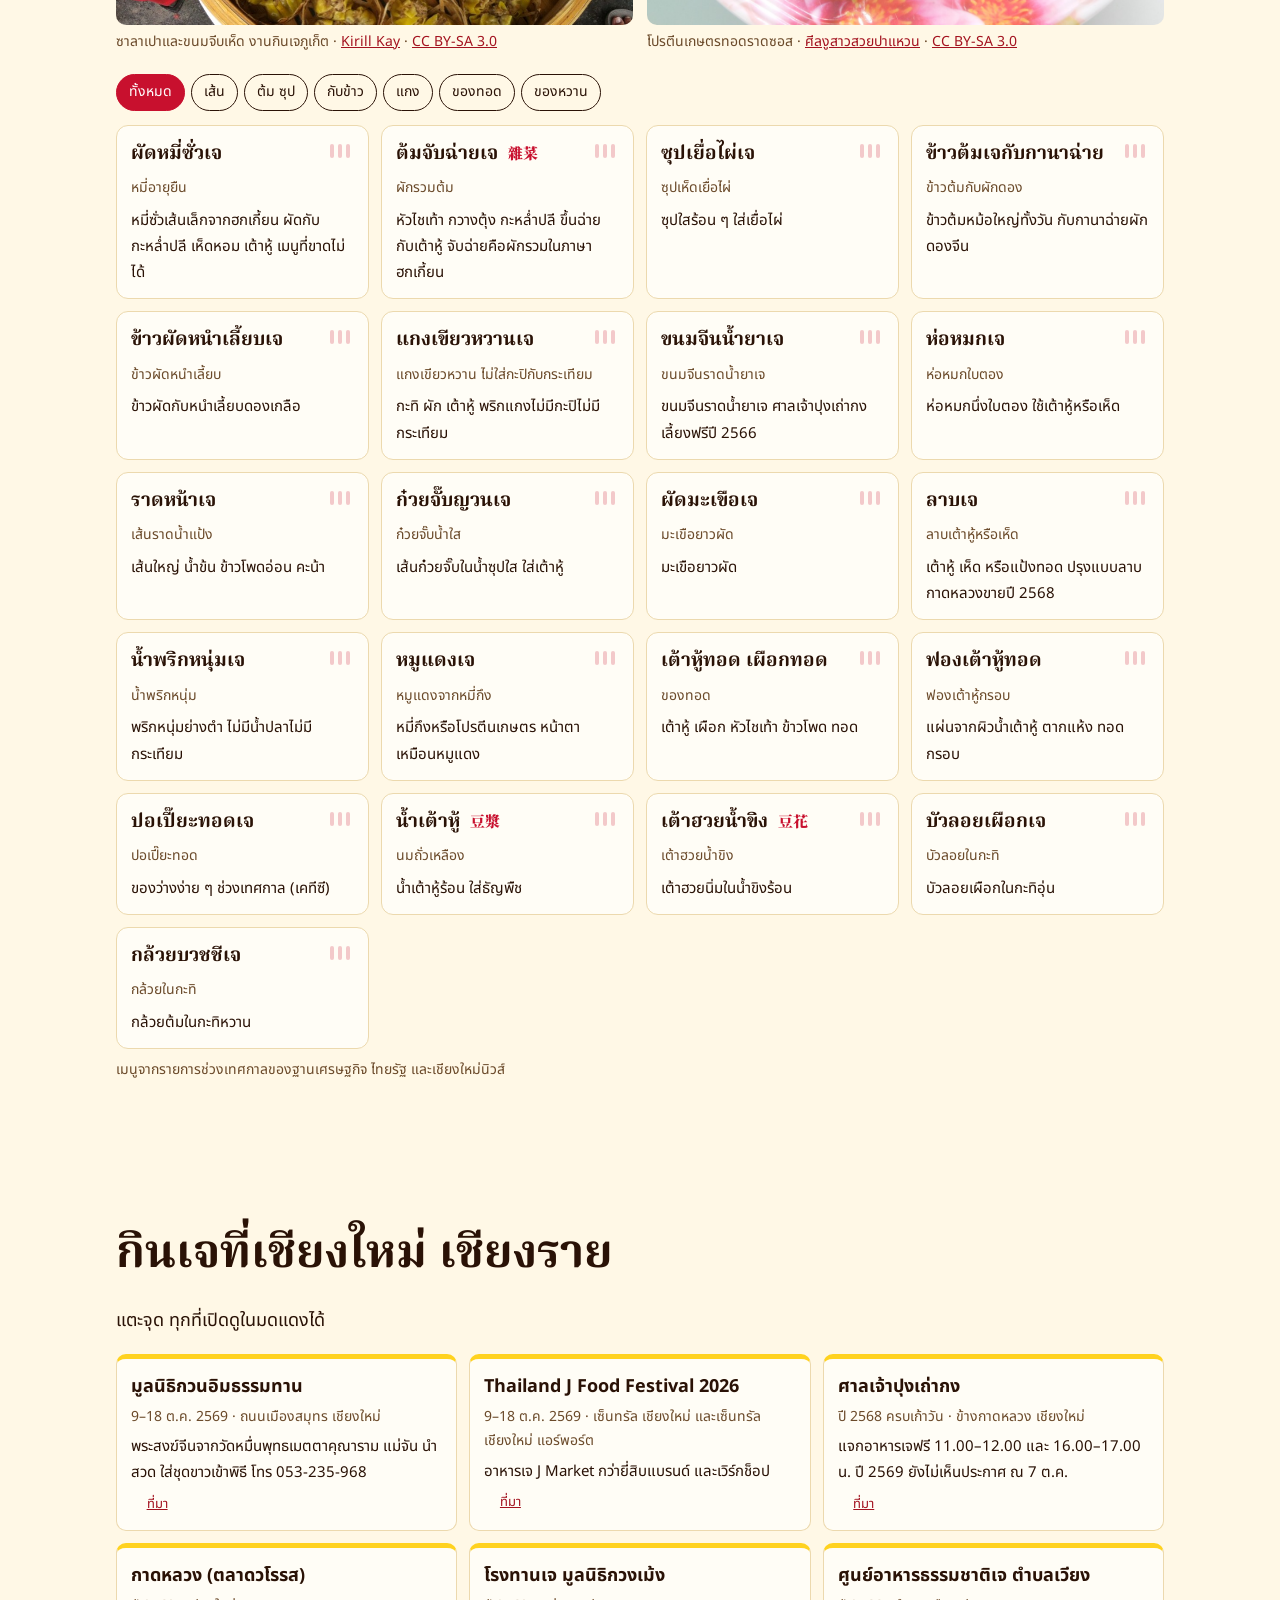
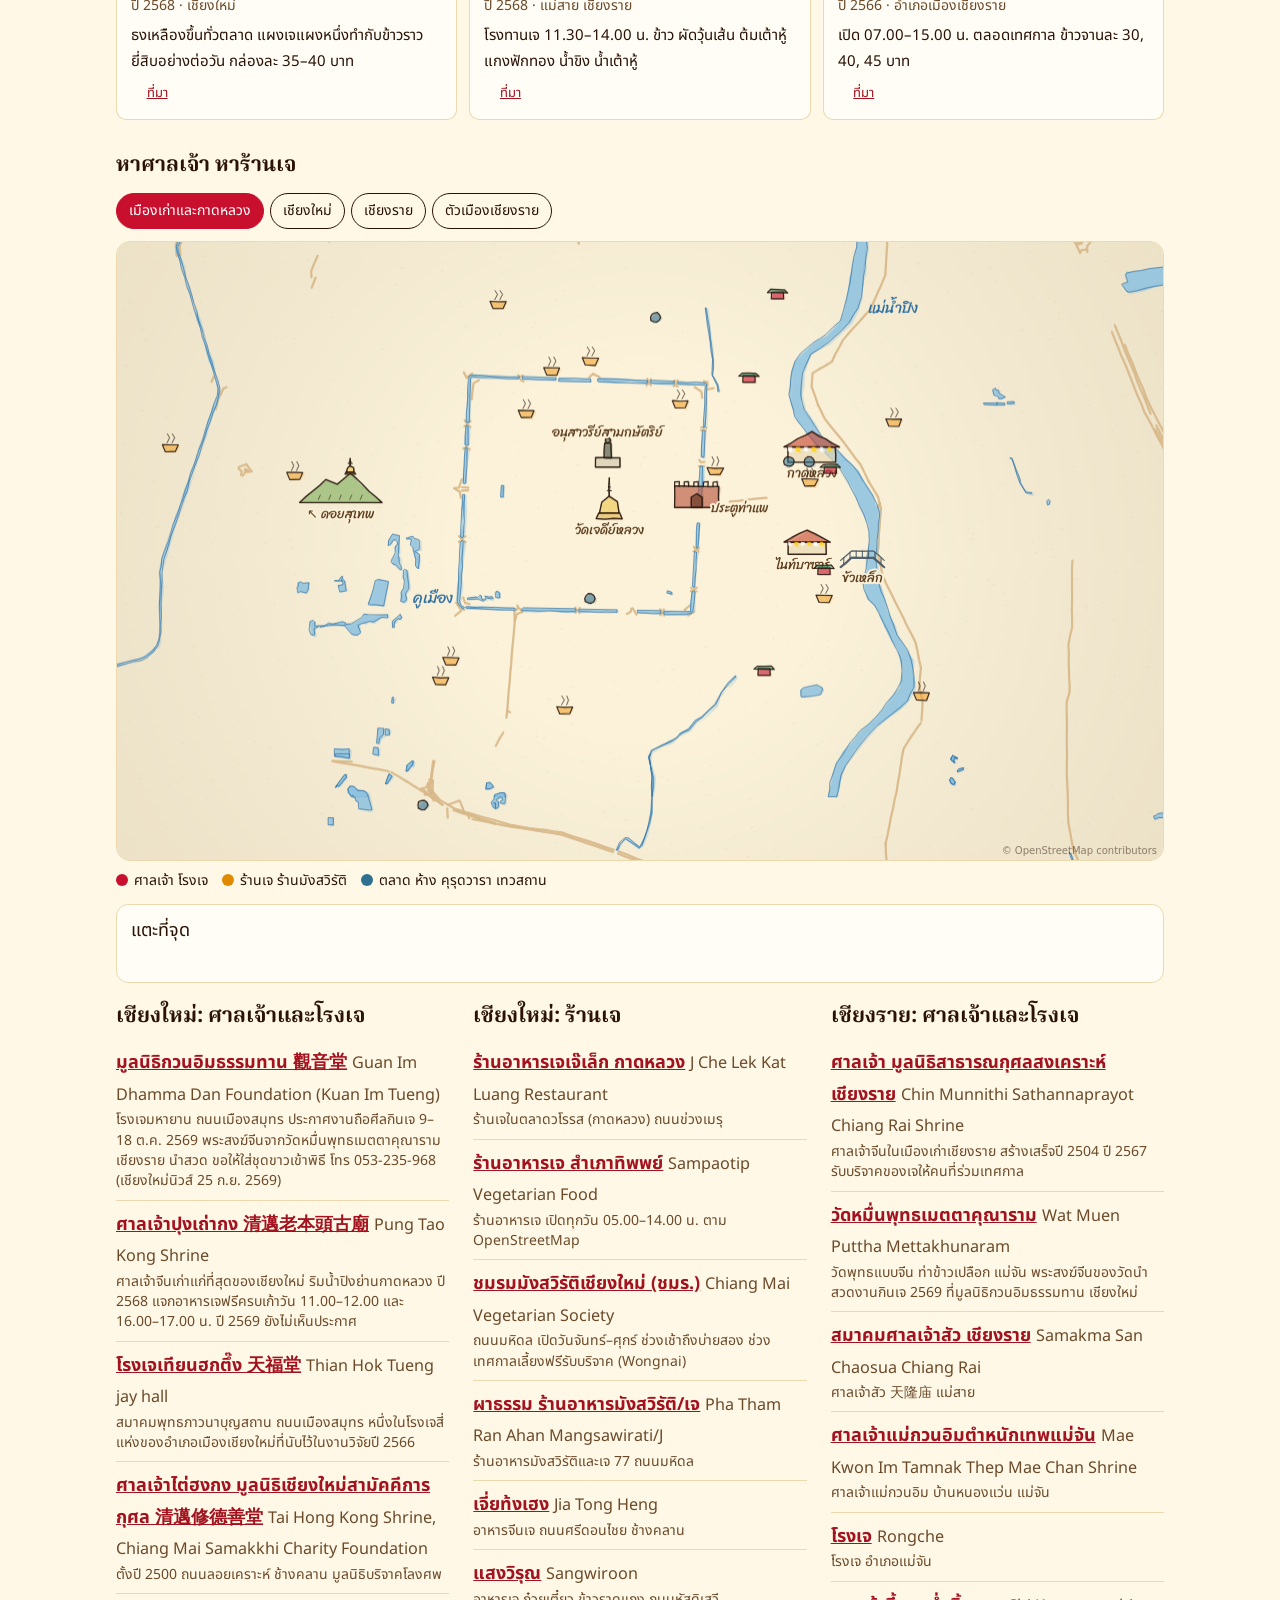
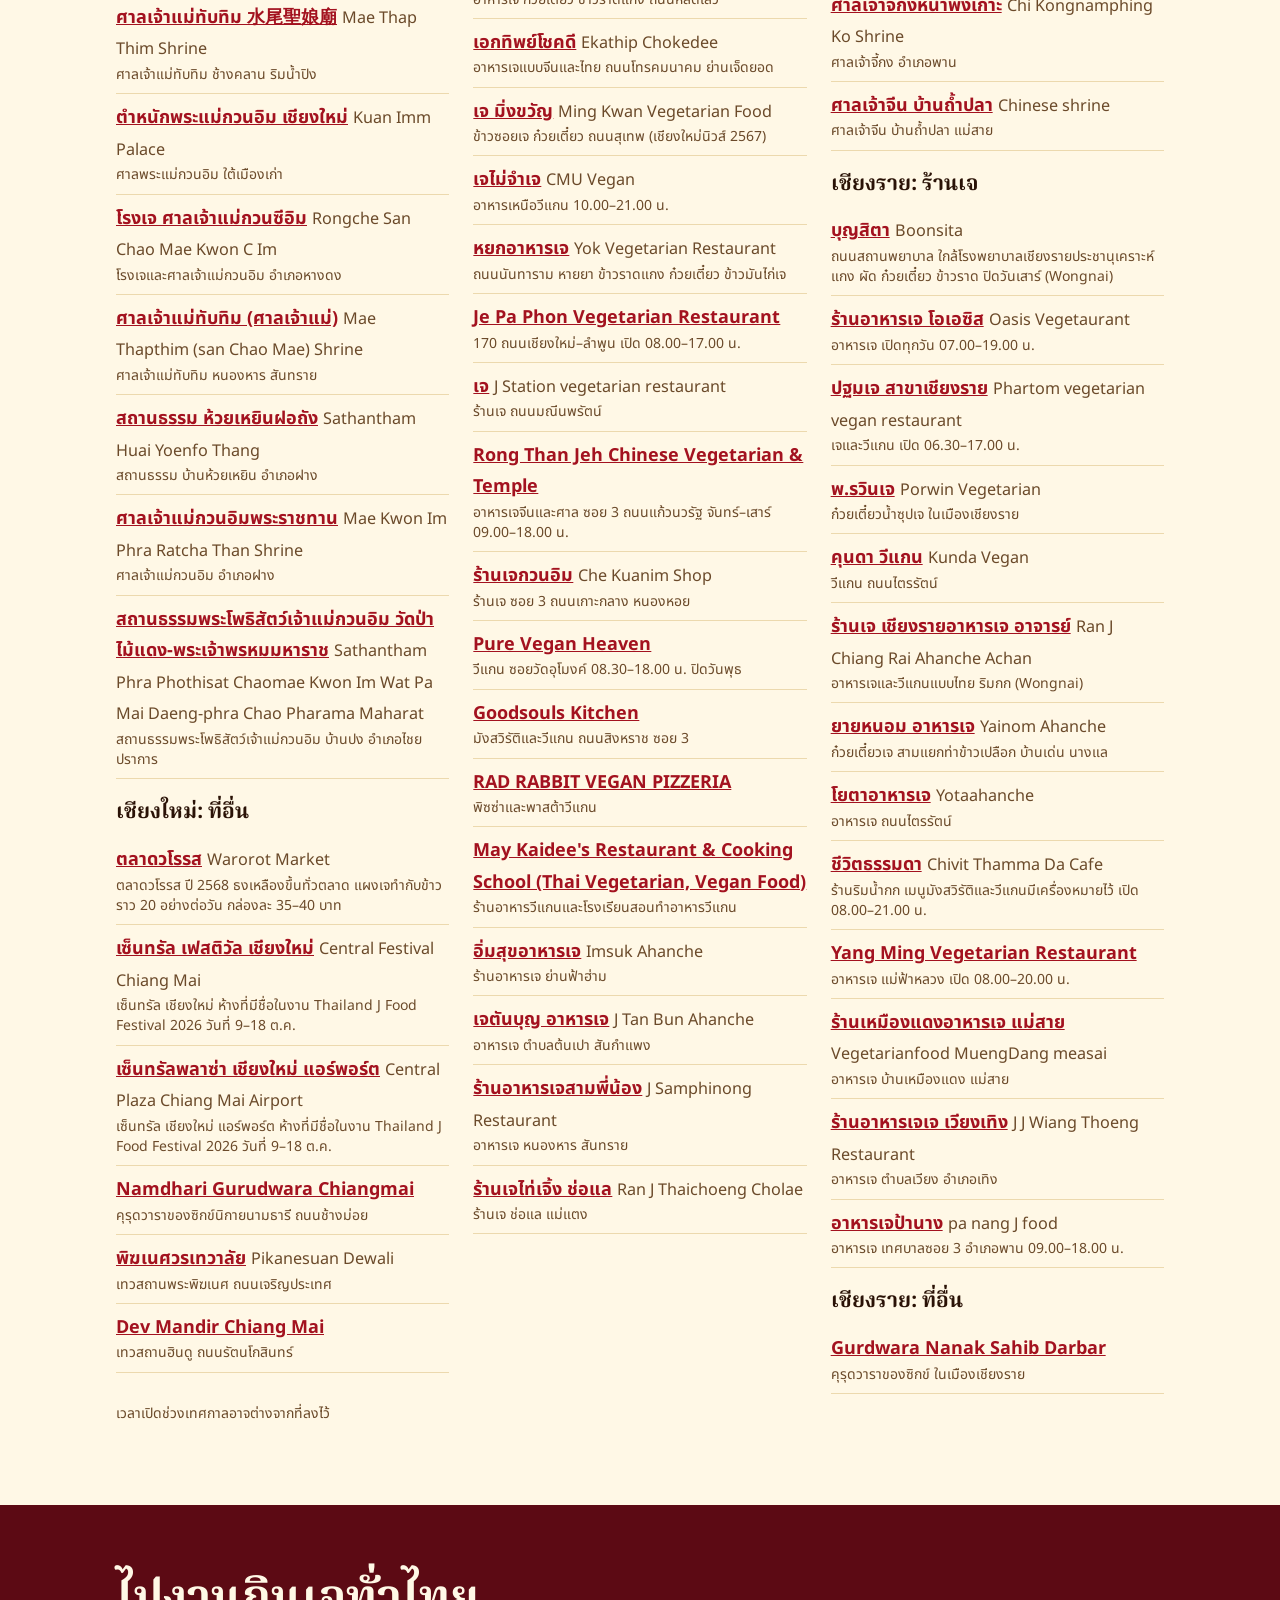
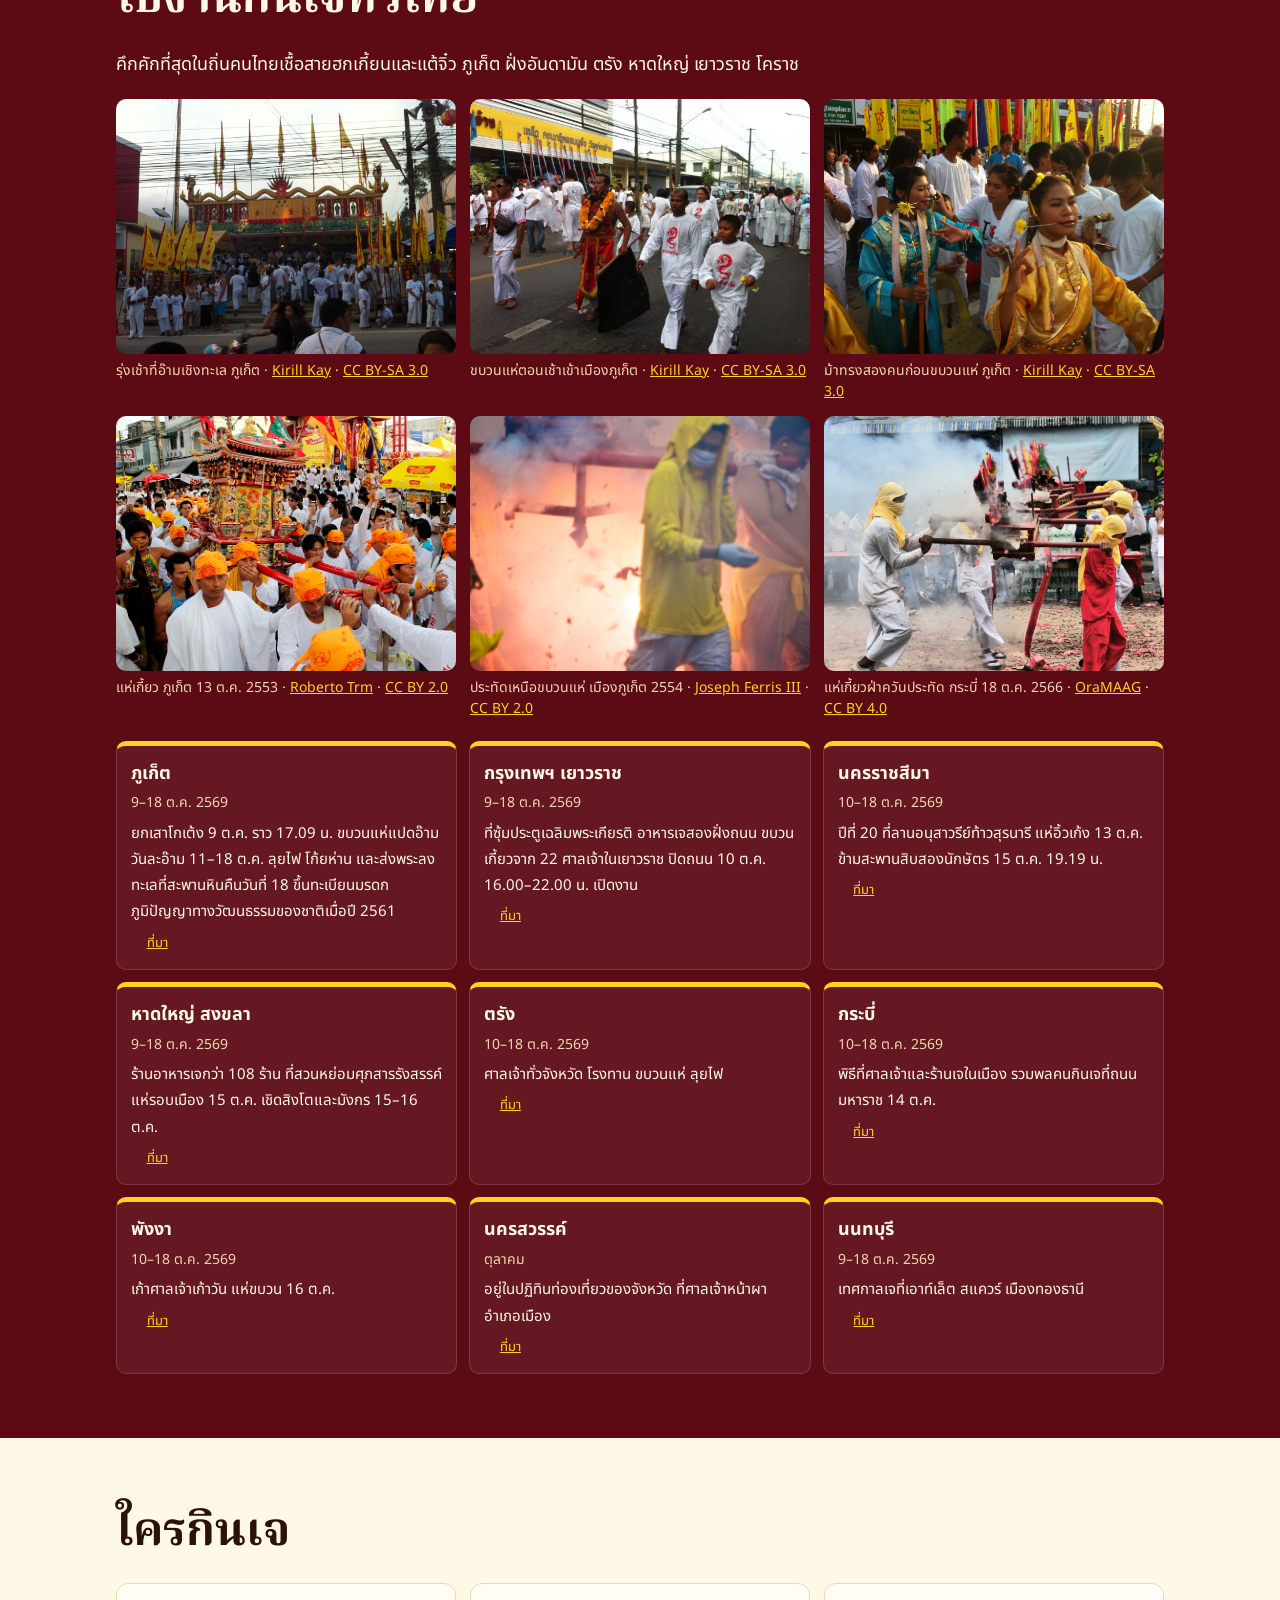
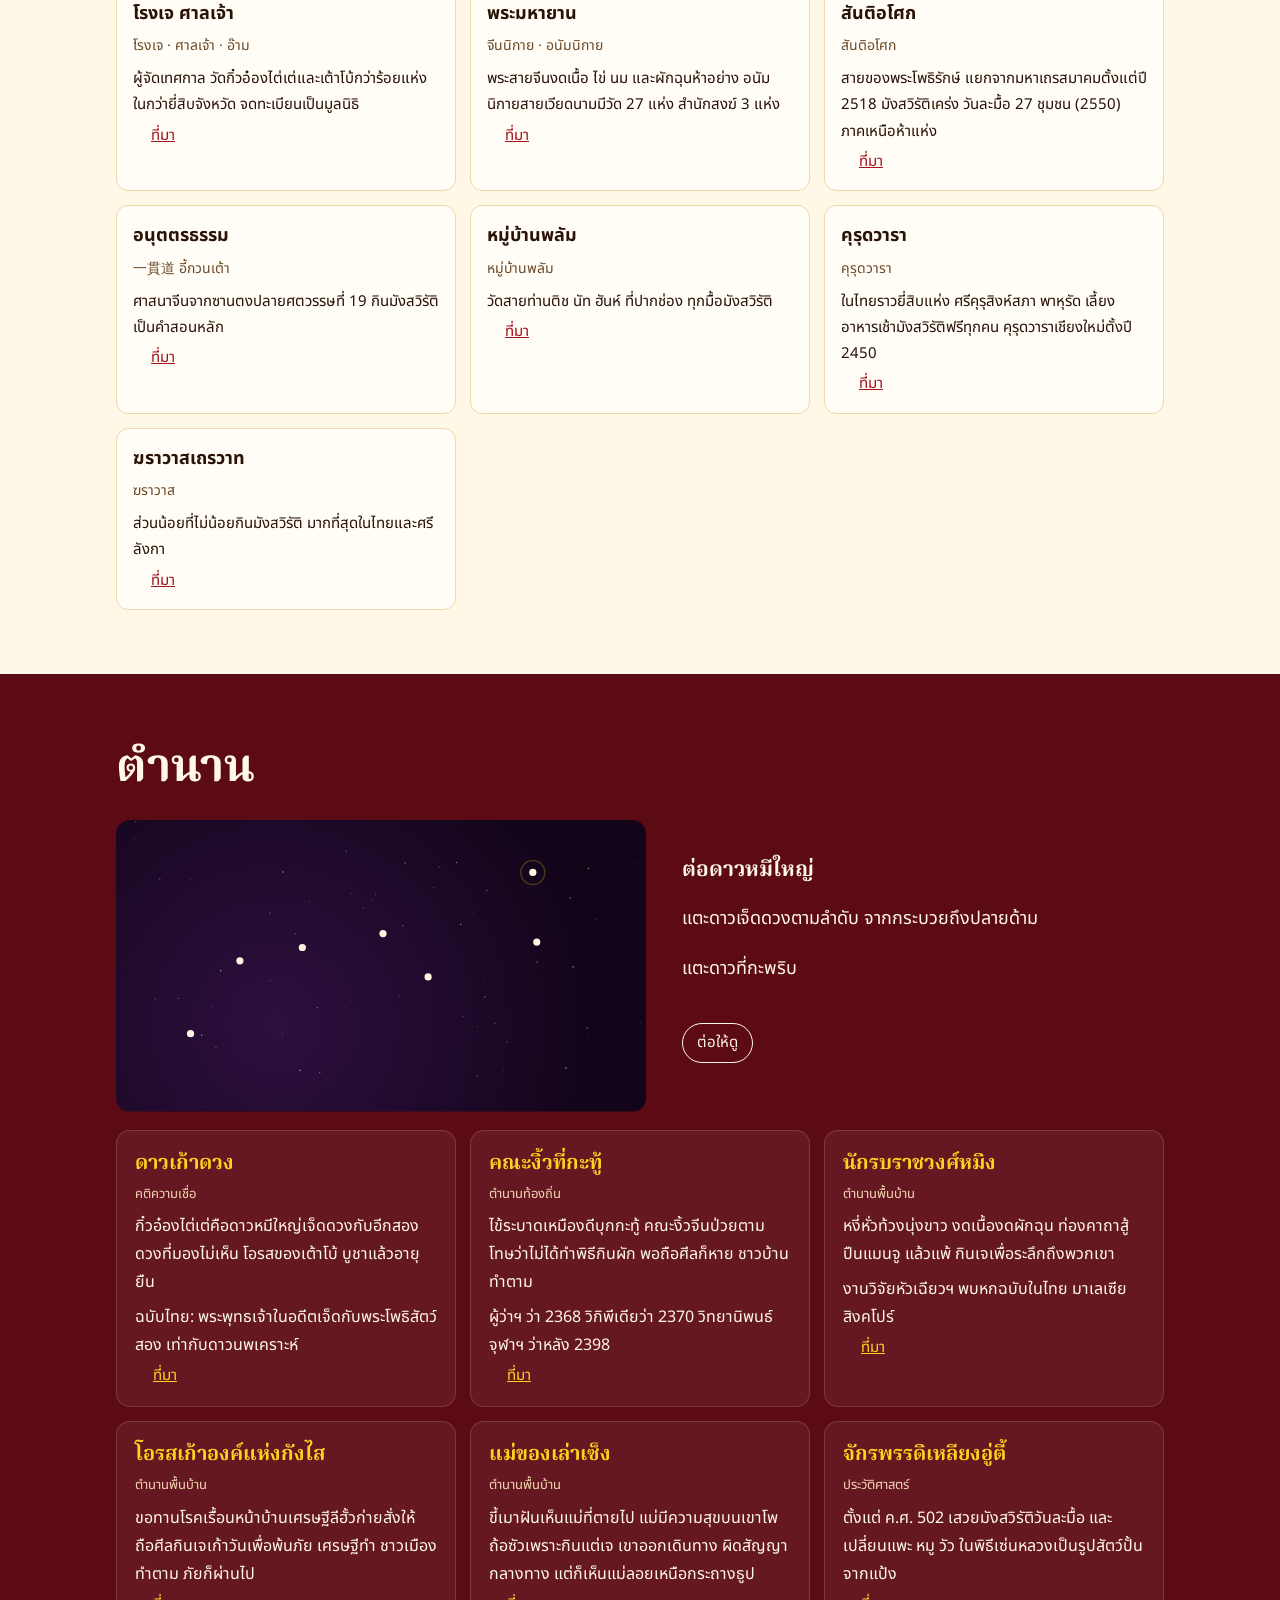
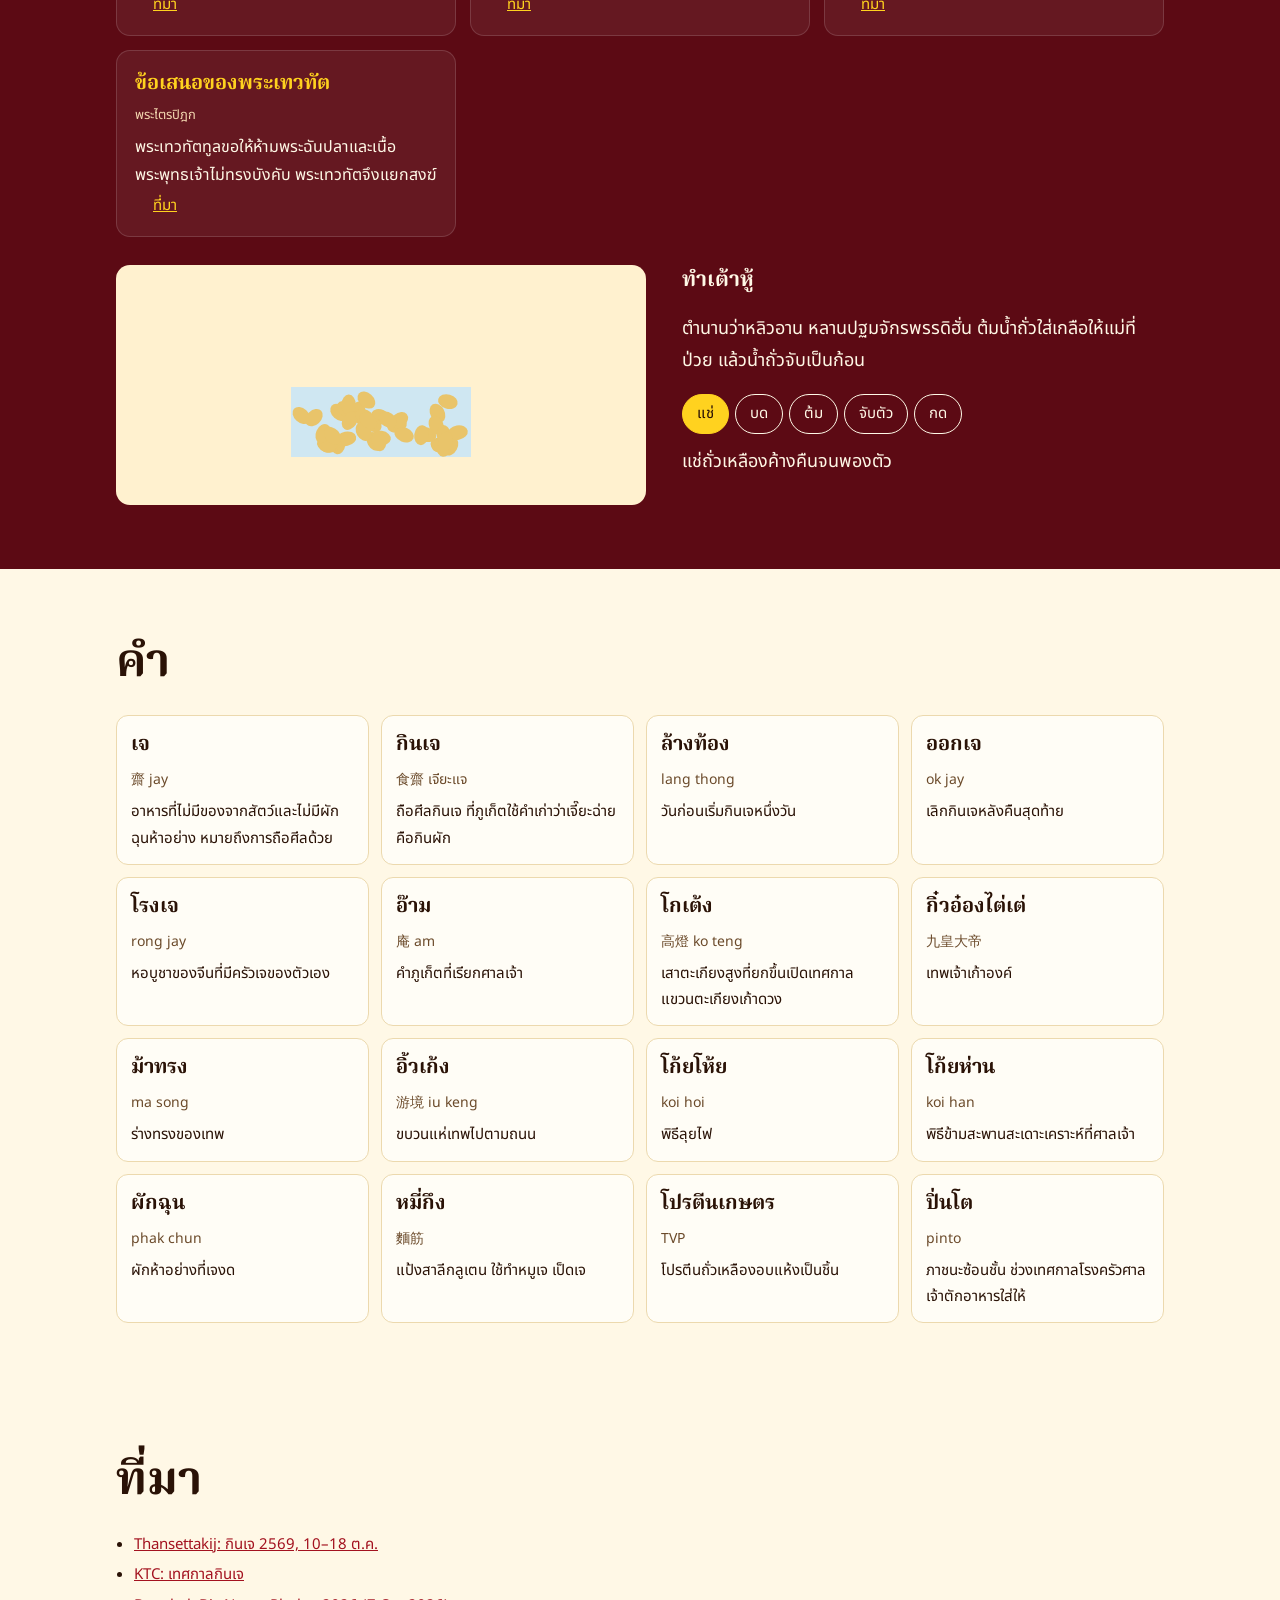
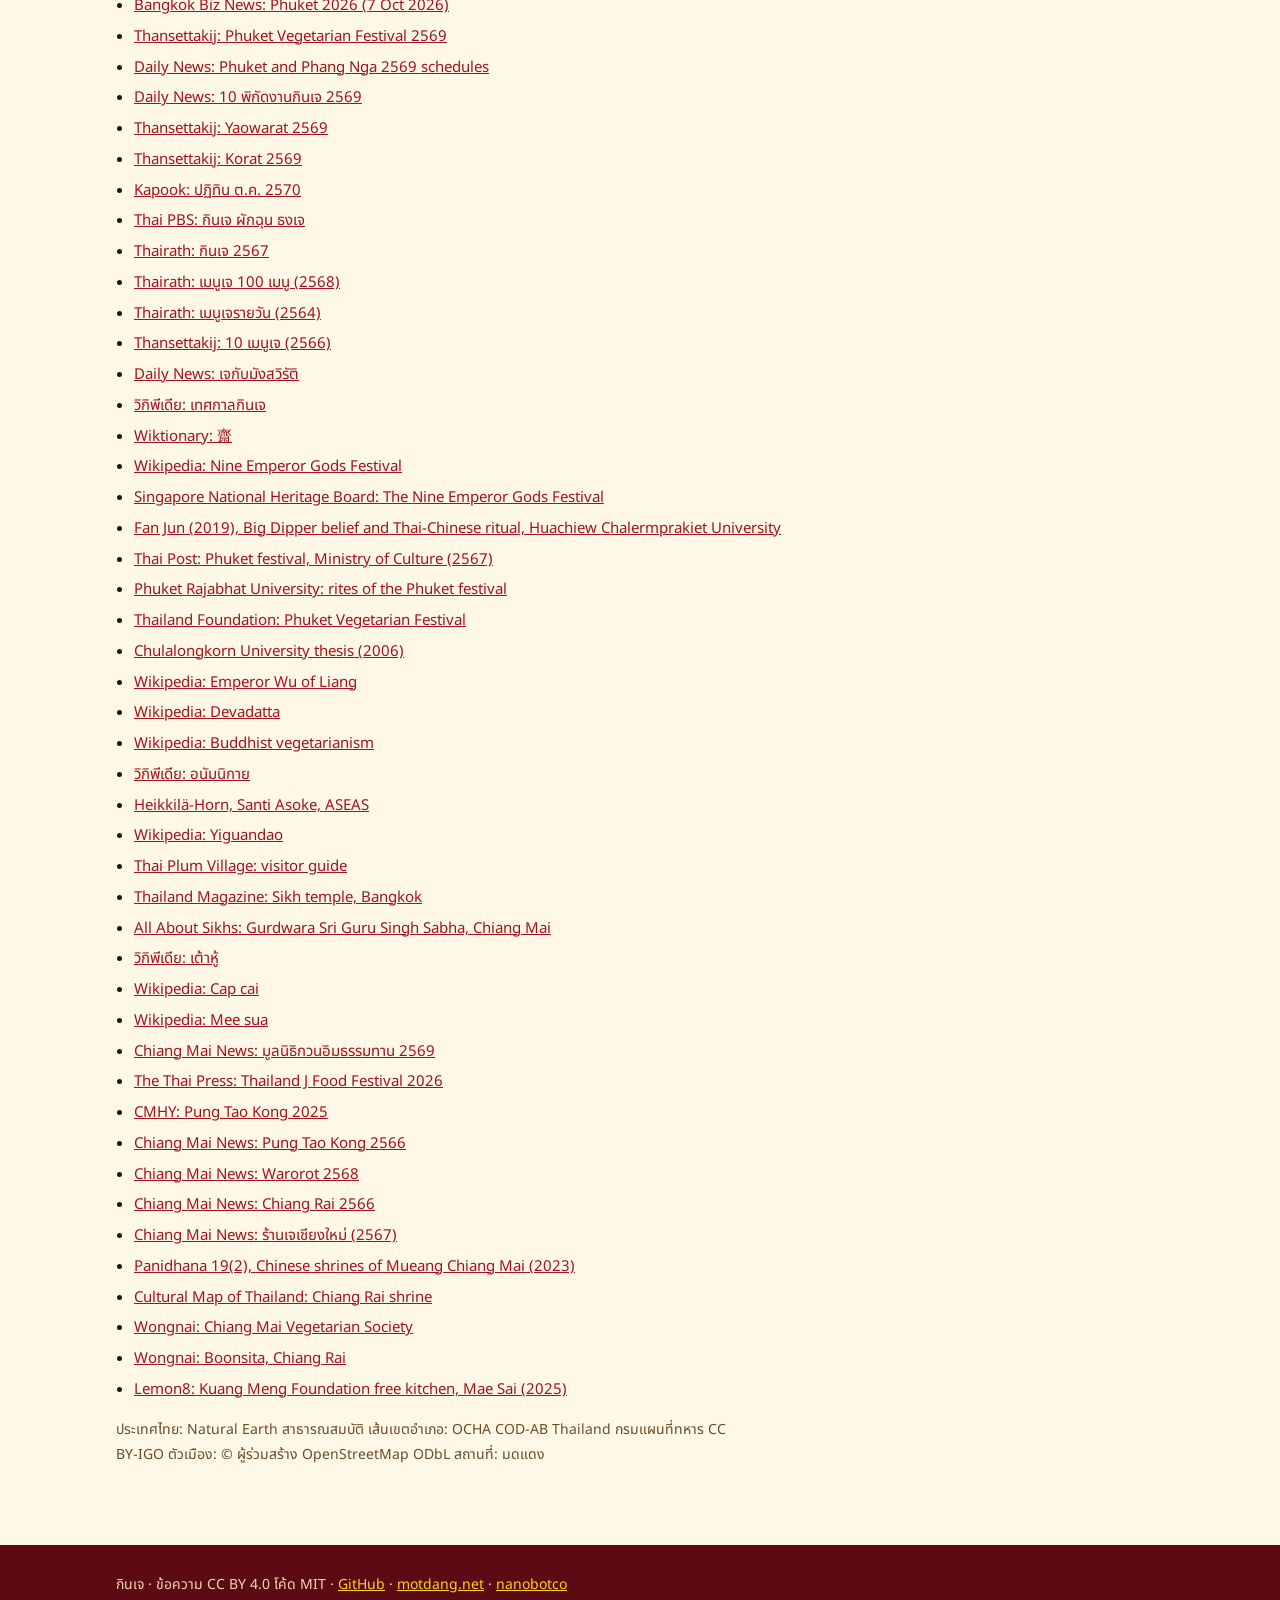
==== commit 2ca4c0da: "Share cards of its own for the GitHub copy, English and Thai Co-Authored-By: Claude Sonnet 5.5 <nore" ====
--- a/docs/th/index.html
+++ b/docs/th/index.html
@@ -8,12 +8,9 @@
 <link rel="canonical" href="https://motdang.net/sites/kin-jay/th/">
 <link rel="alternate" hreflang="en" href="https://motdang.net/sites/kin-jay/"><link rel="alternate" hreflang="th" href="https://motdang.net/sites/kin-jay/th/"><link rel="alternate" hreflang="x-default" href="https://motdang.net/sites/kin-jay/">
 <meta property="og:type" content="website"><meta property="og:site_name" content="Kin Jay · กินเจ">
-<meta property="og:title" content="กินเจ"><meta property="og:description" content="เทศกาลกินเจ 10–18 ตุลาคม 2569 ธงเหลืองตัว 齋 อะไรกินได้ อะไรต้องงด เมนูเจ ศาลเจ้า โรงเจ และร้านเจในเชียงใหม่และเชียงราย กลุ่มคนกินเจและมังสวิรัติในไทย และตำนาน"><meta property="og:url" content="https://motdang.net/sites/kin-jay/th/">
-<meta property="og:image" content="https://motdang.net/sites/kin-jay/card.jpg"><meta property="og:image:secure_url" content="https://motdang.net/sites/kin-jay/card.jpg"><meta property="og:image:type" content="image/jpeg">
-<meta property="og:image:width" content="1200"><meta property="og:image:height" content="630">
-<meta property="og:image:alt" content="ธงเจสีเหลืองตัวอักษร 齋 สีแดง ขึงข้ามถนนตอนพลบค่ำ ไอร้อนลอยจากกระทะ">
+<meta property="og:title" content="กินเจ"><meta property="og:description" content="เทศกาลกินเจ 10–18 ตุลาคม 2569 ธงเหลืองตัว 齋 อะไรกินได้ อะไรต้องงด เมนูเจ ศาลเจ้า โรงเจ และร้านเจในเชียงใหม่และเชียงราย กลุ่มคนกินเจและมังสวิรัติในไทย และตำนาน">
+<meta property="og:image" content="https://nanobotco.github.io/kin-jay/og/th.jpg"><meta property="og:image:width" content="1200"><meta property="og:image:height" content="630"><meta property="og:image:type" content="image/jpeg"><meta property="og:image:alt" content="Card: กินเจ, Kin Jay, Drawn"><meta name="twitter:card" content="summary_large_image"><meta name="twitter:image" content="https://nanobotco.github.io/kin-jay/og/th.jpg"><meta name="twitter:image:alt" content="Card: กินเจ, Kin Jay, Drawn"><meta property="og:url" content="https://motdang.net/sites/kin-jay/th/">
 <meta property="og:locale" content="th_TH"><meta property="og:locale:alternate" content="en_US">
-<meta name="twitter:card" content="summary_large_image"><meta name="twitter:image" content="https://motdang.net/sites/kin-jay/card.jpg">
 <link rel="icon" href="../icon.svg" type="image/svg+xml">
 <link rel="alternate" type="text/plain" href="https://motdang.net/sites/kin-jay/llms.txt" title="llms.txt">
 <link rel="preconnect" href="https://fonts.googleapis.com"><link rel="preconnect" href="https://fonts.gstatic.com" crossorigin>
